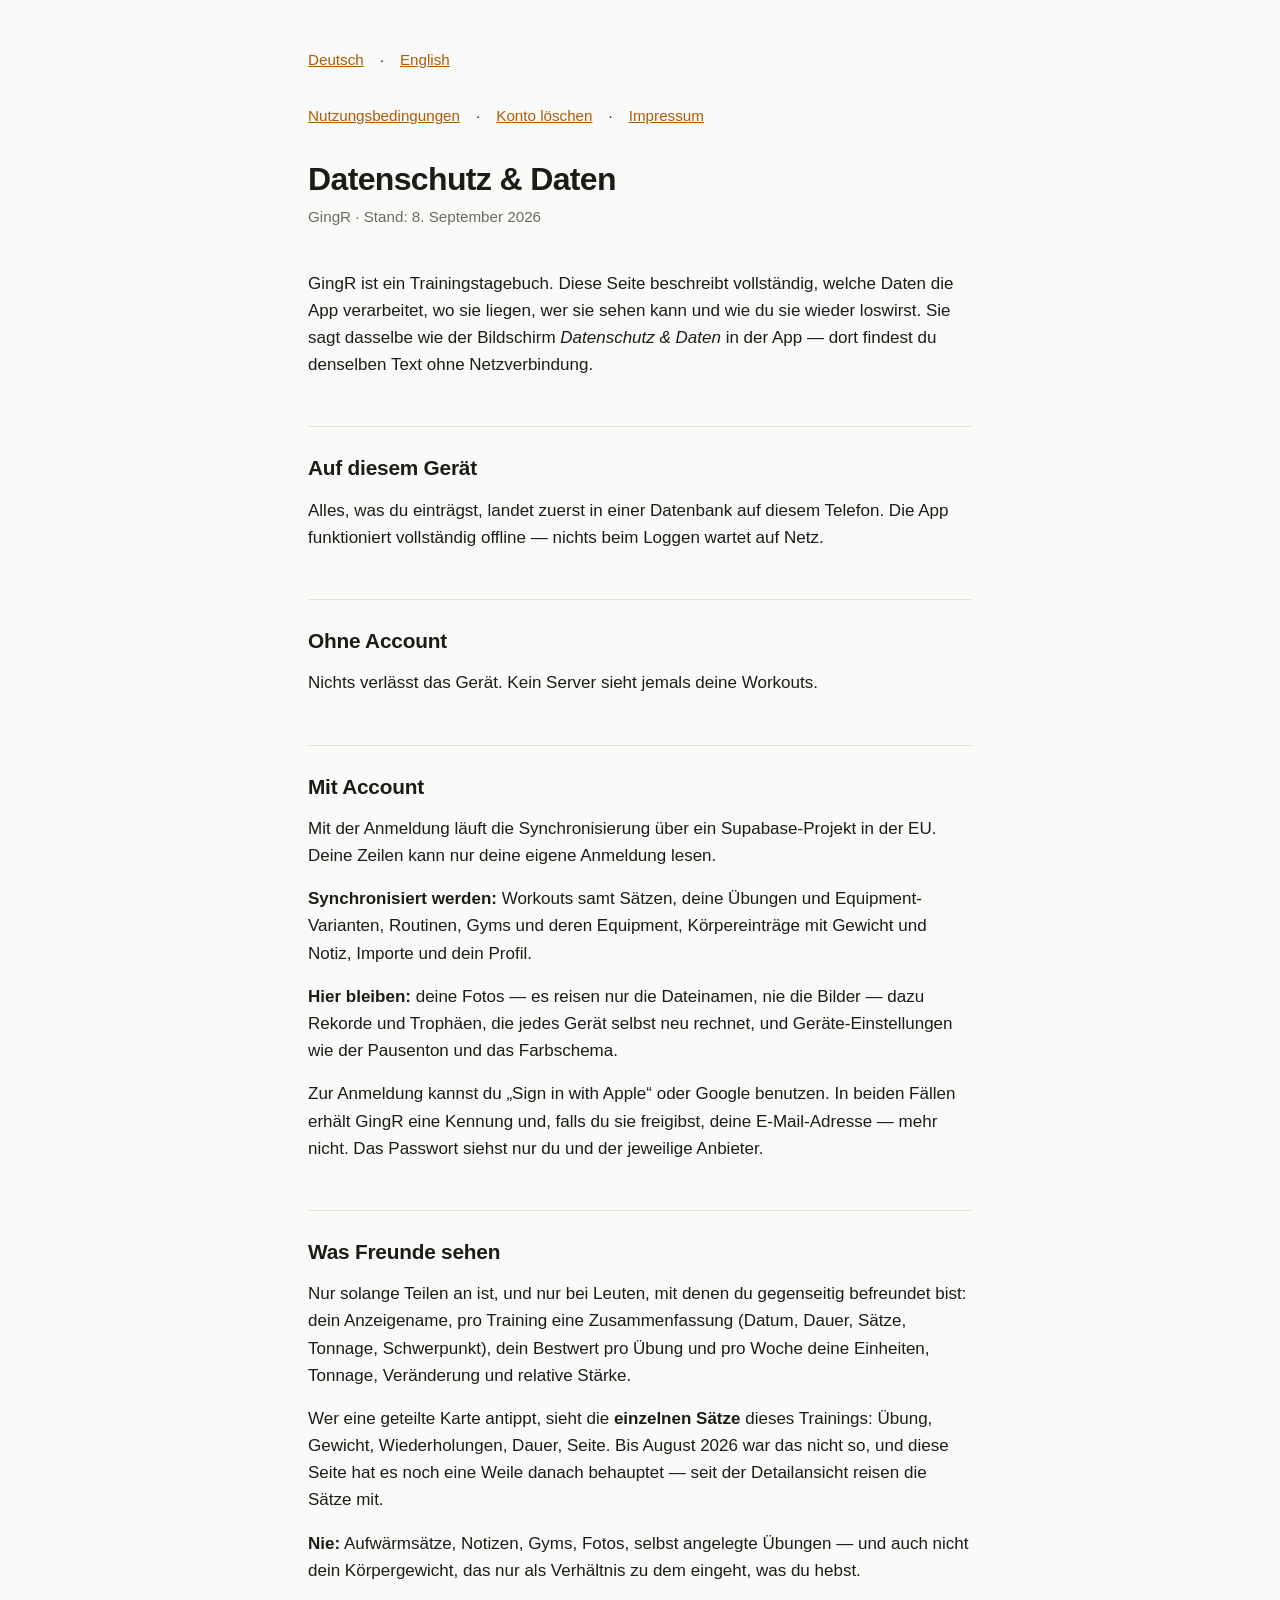
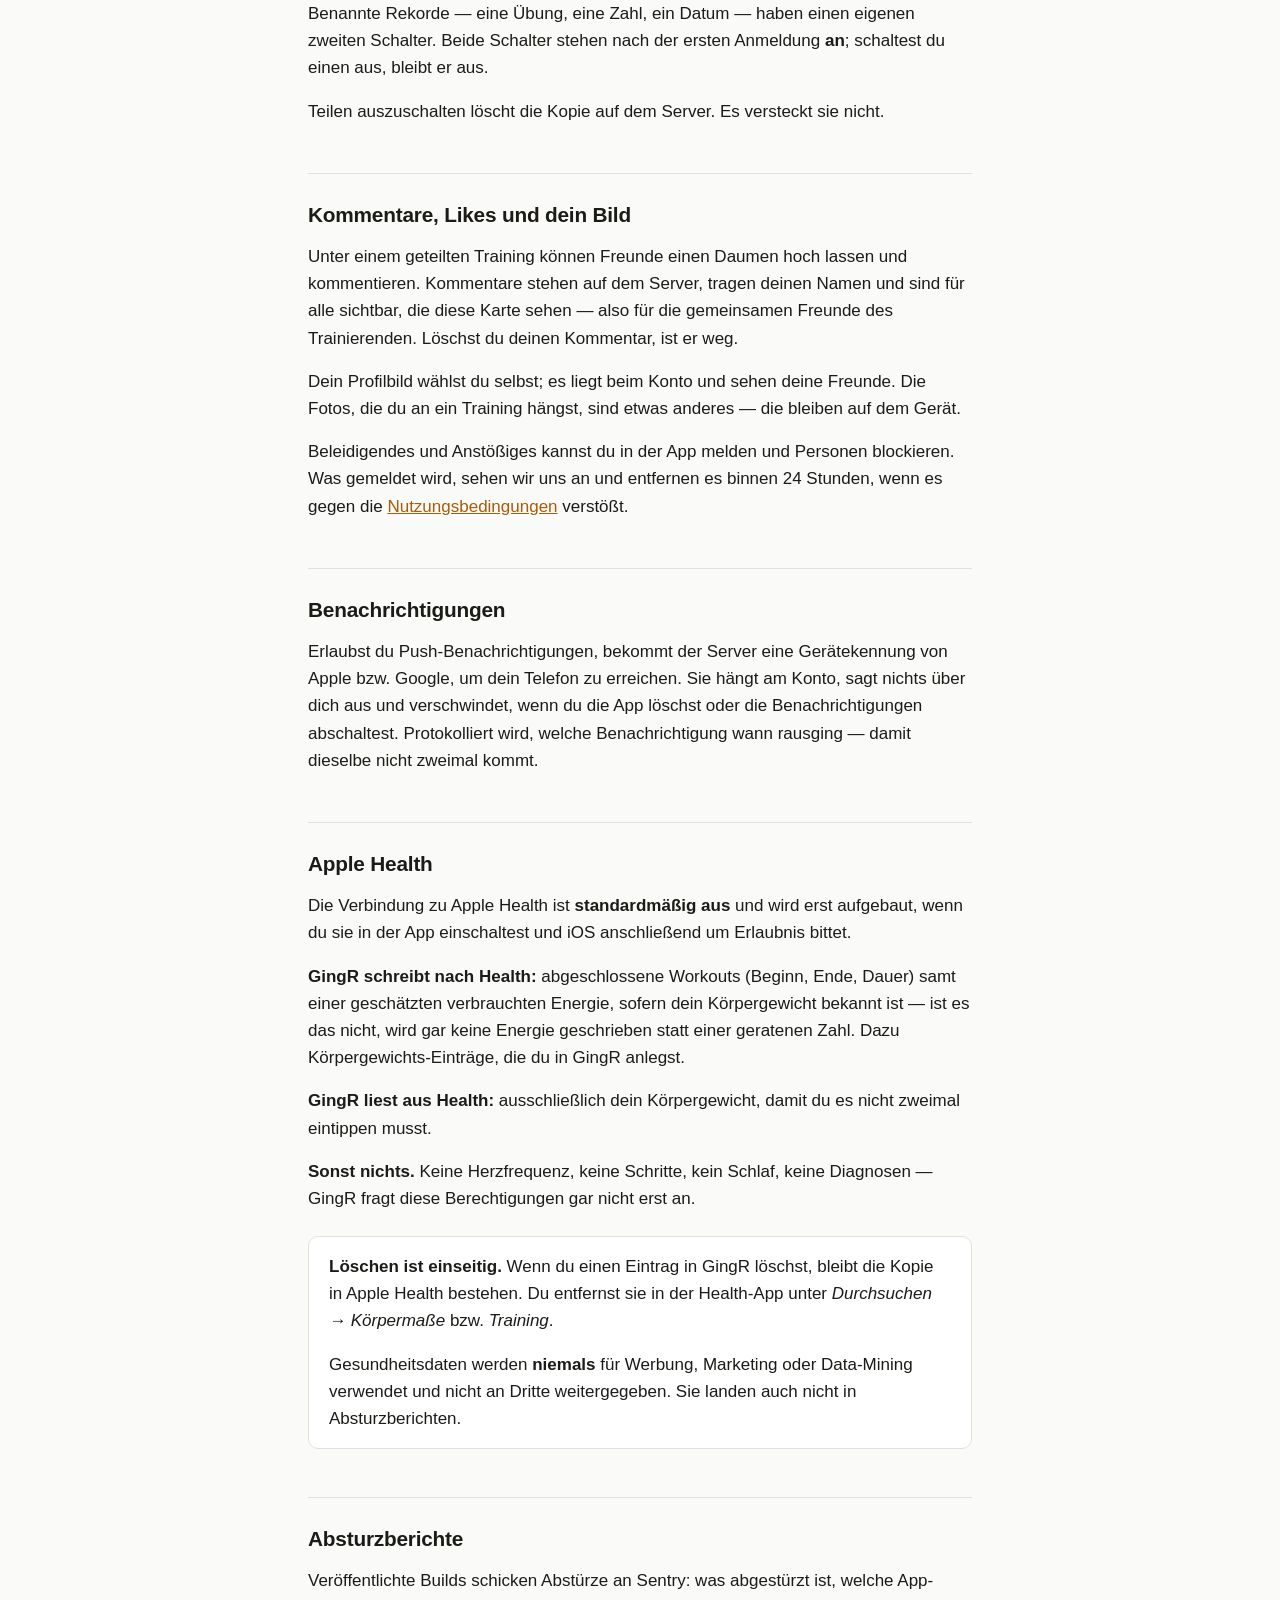
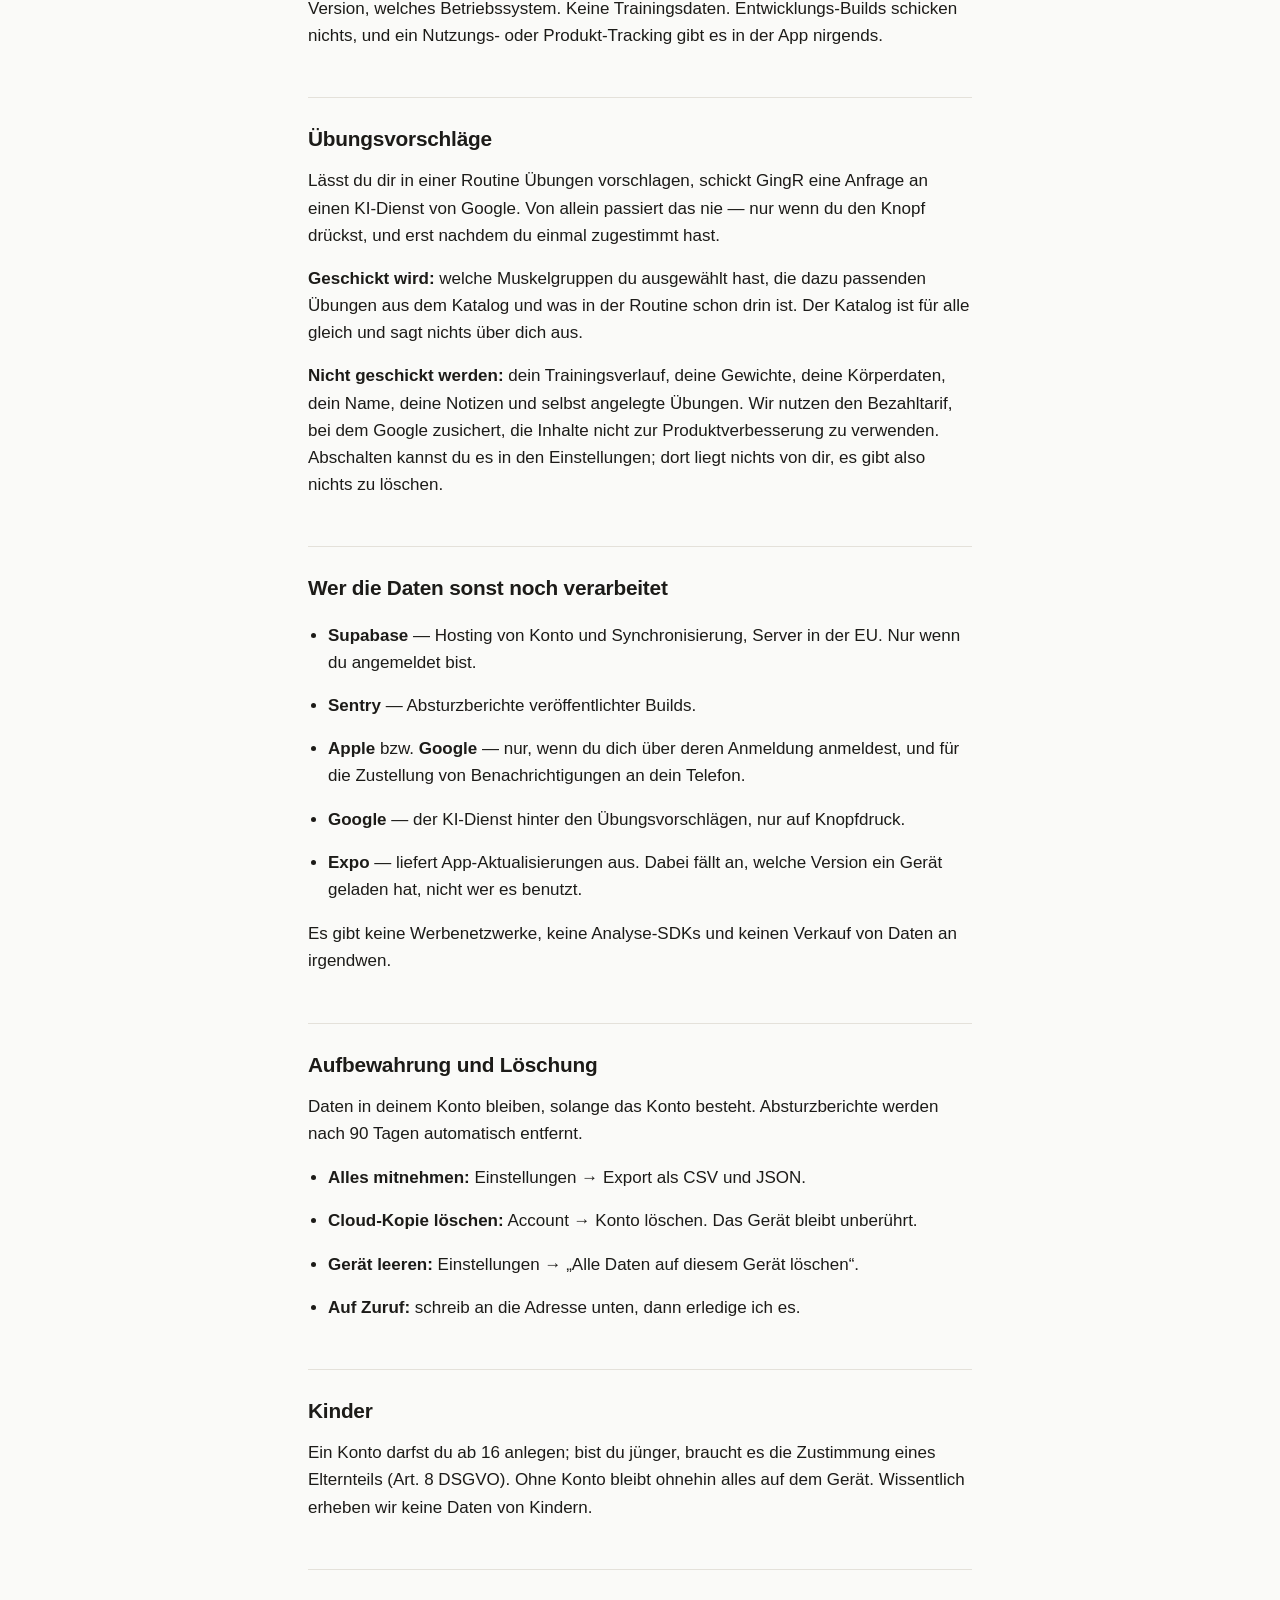
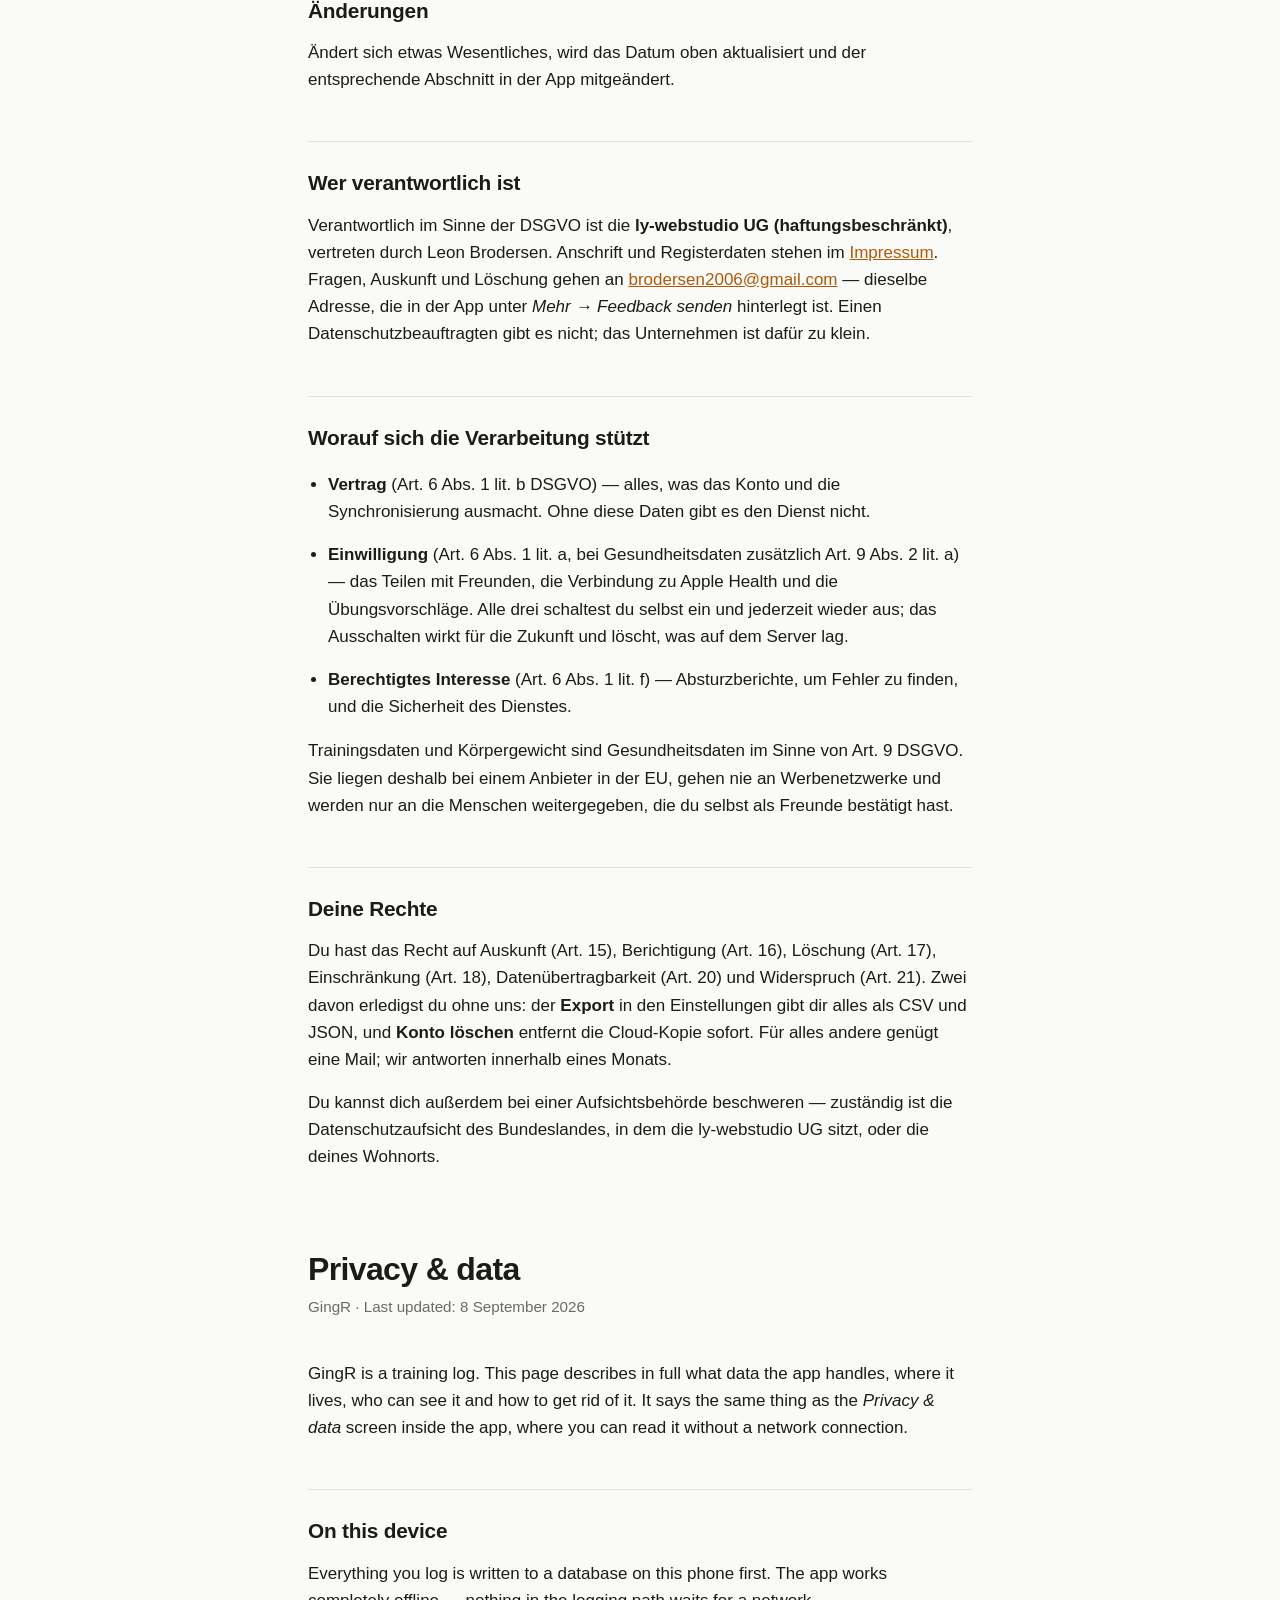
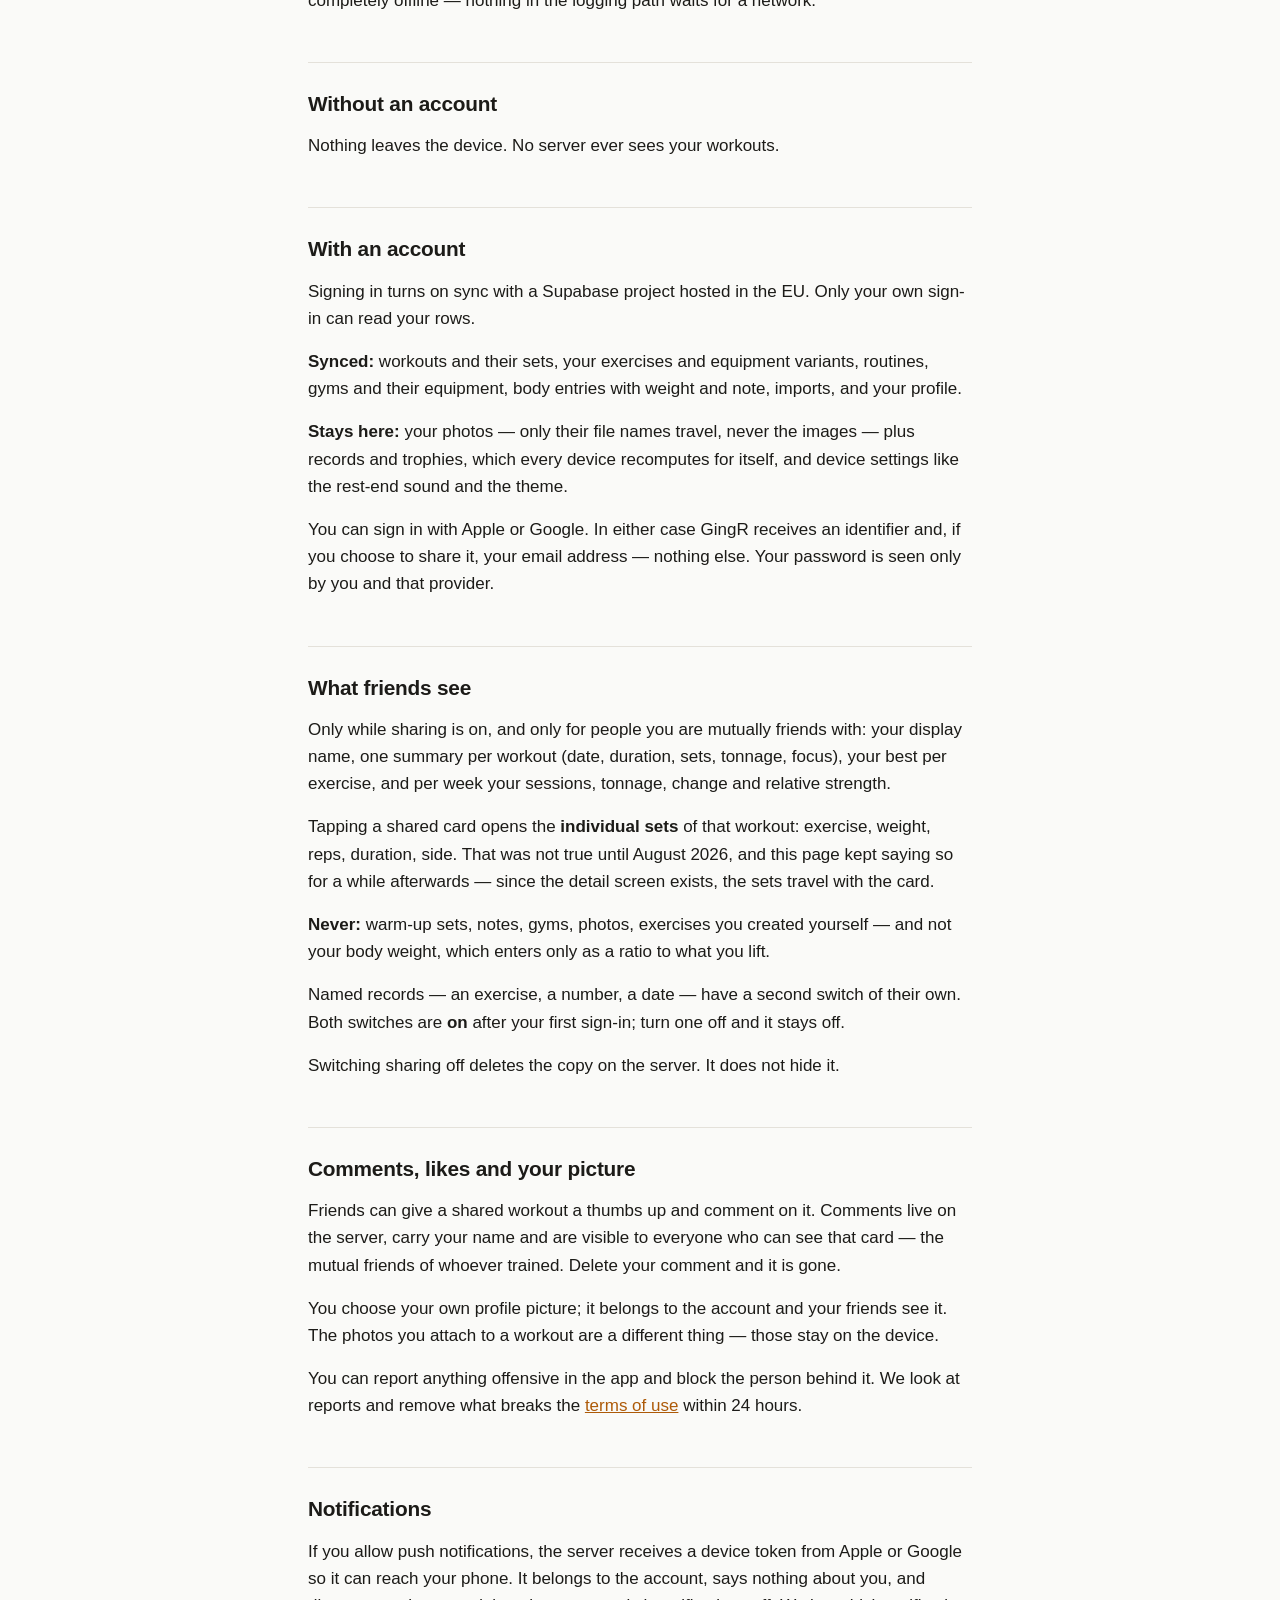
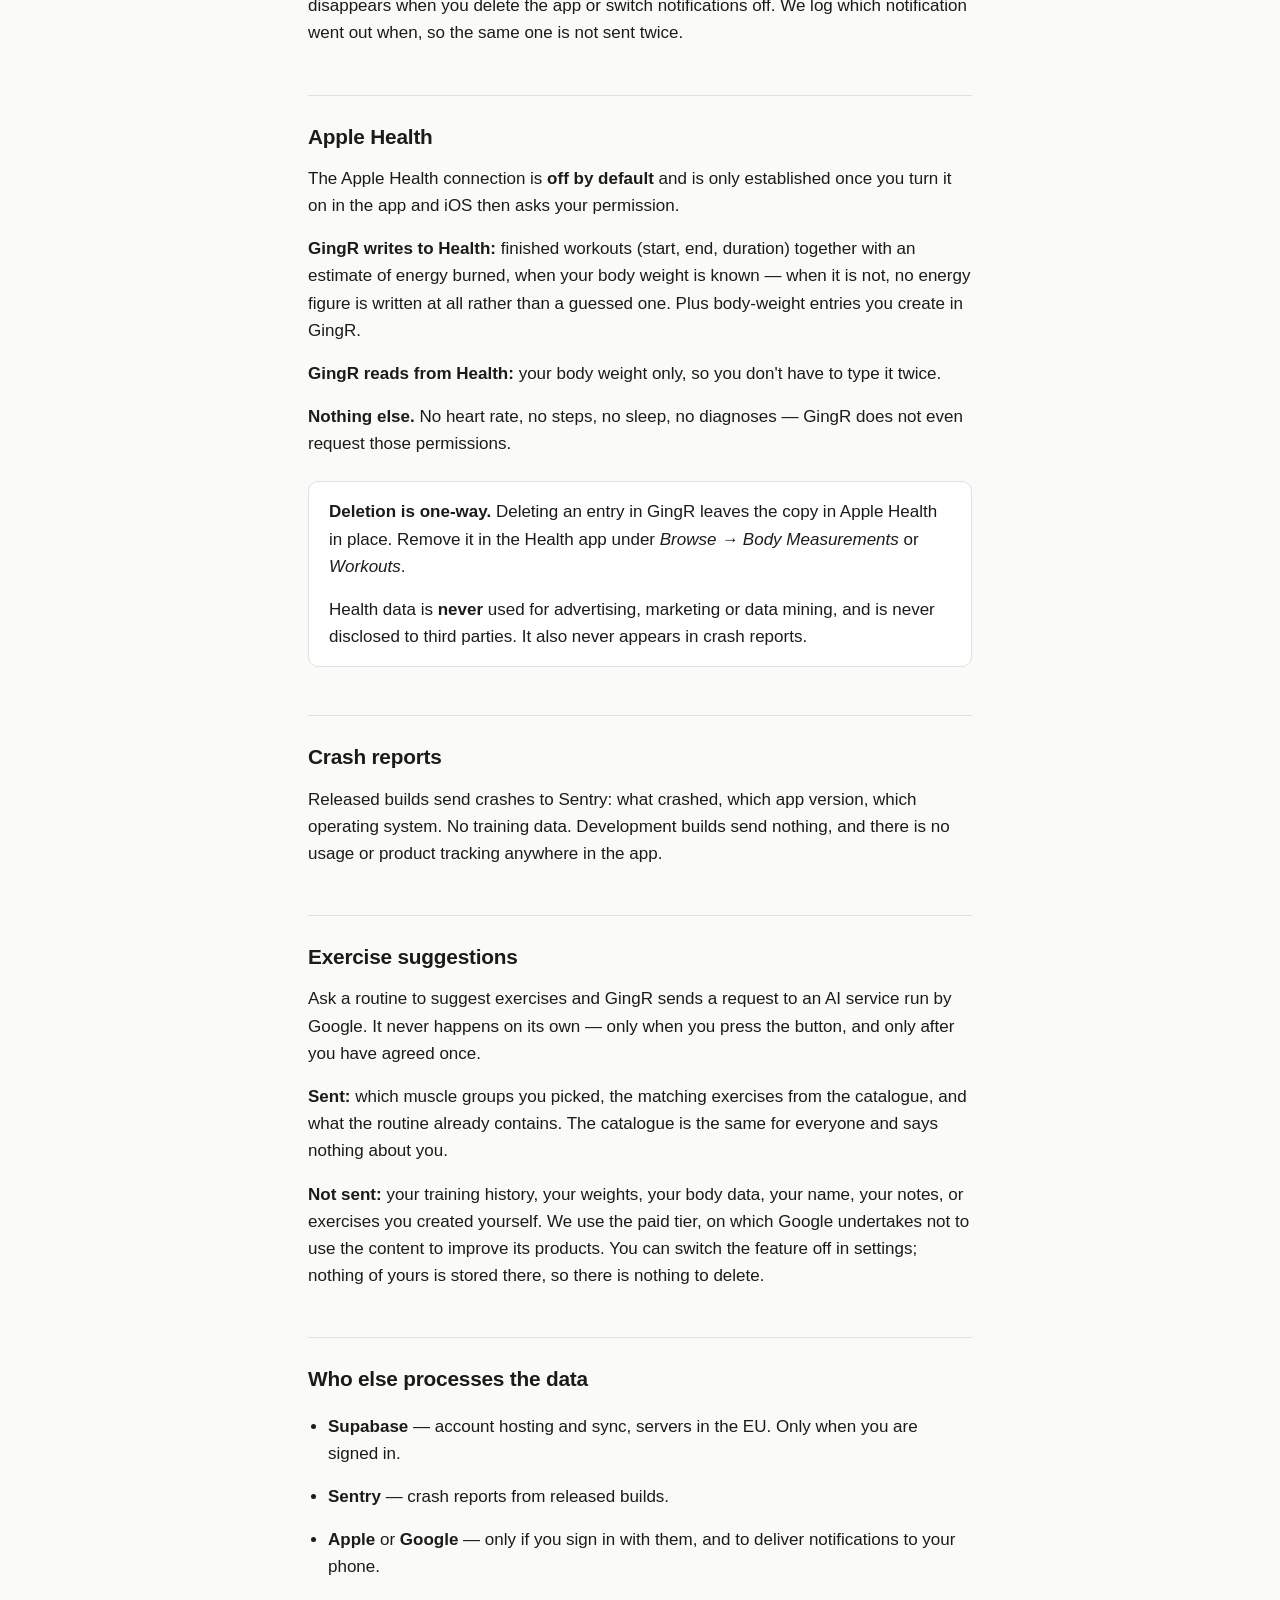
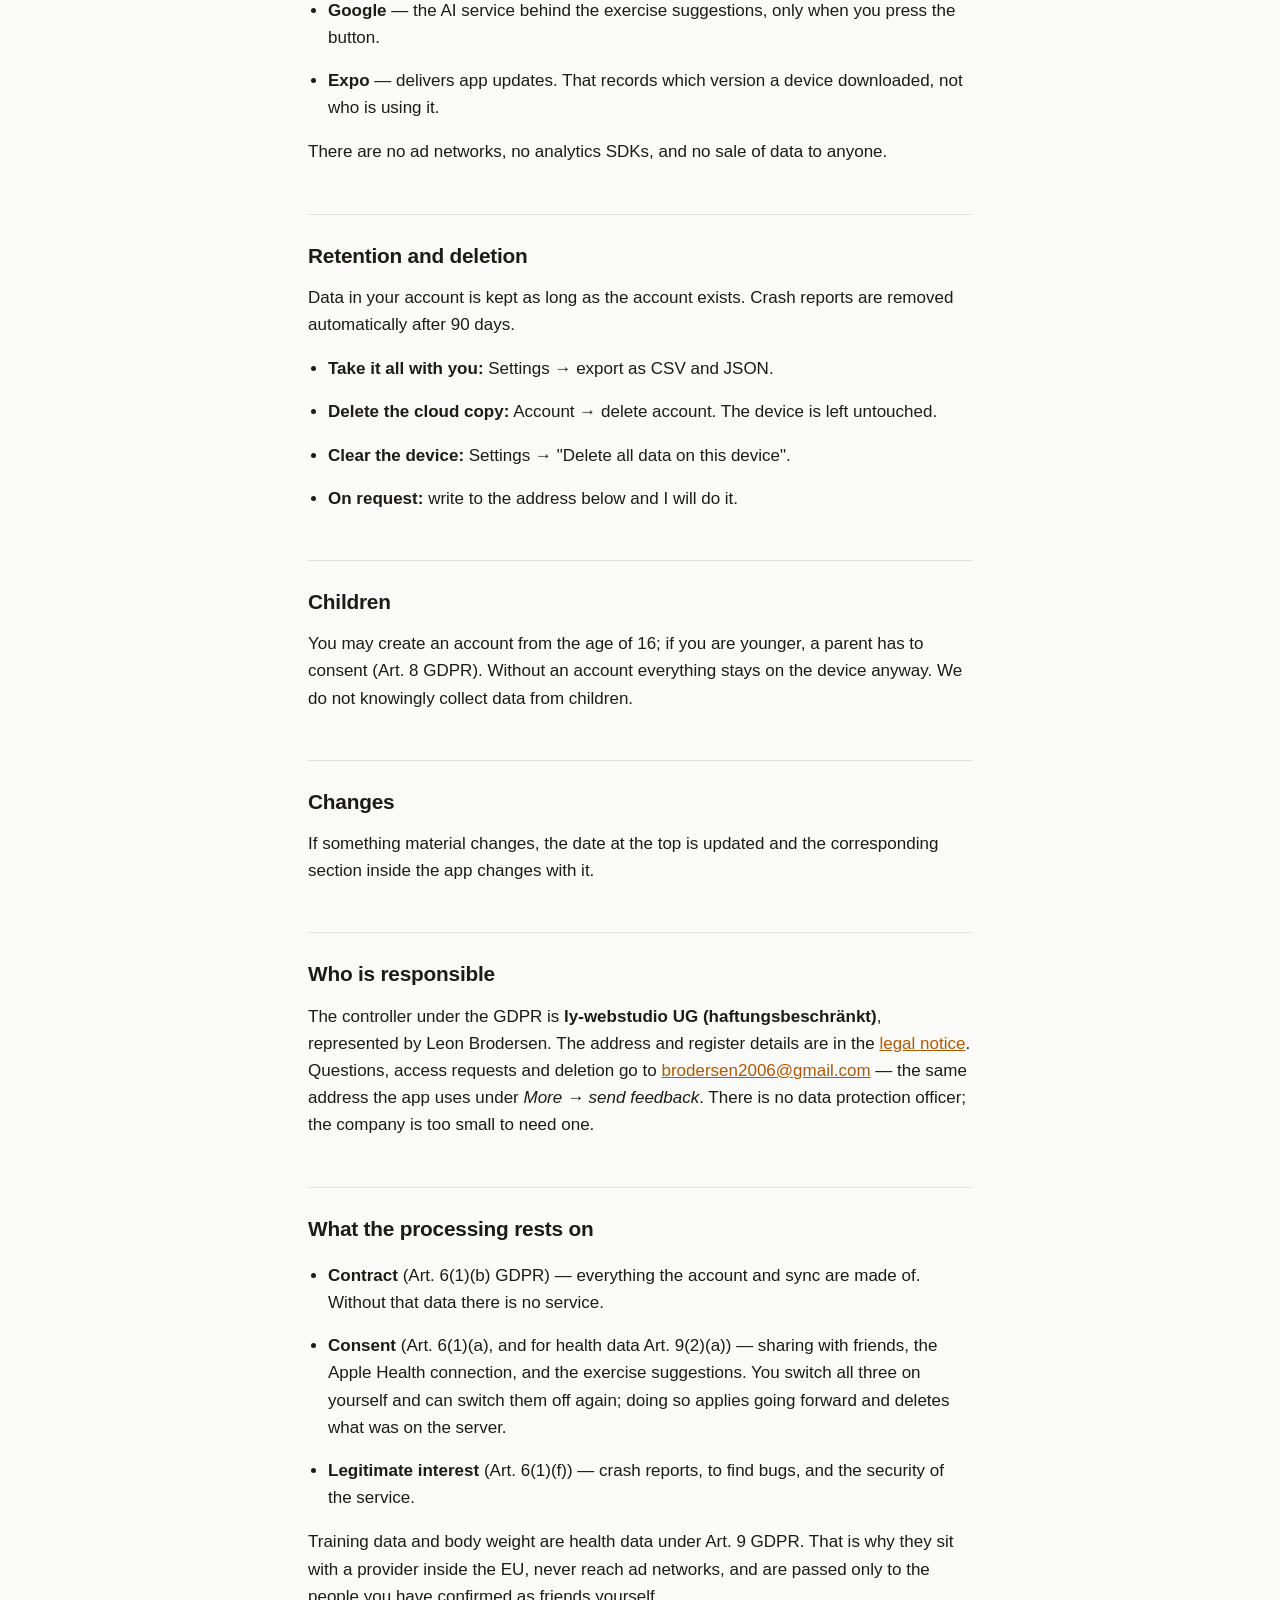
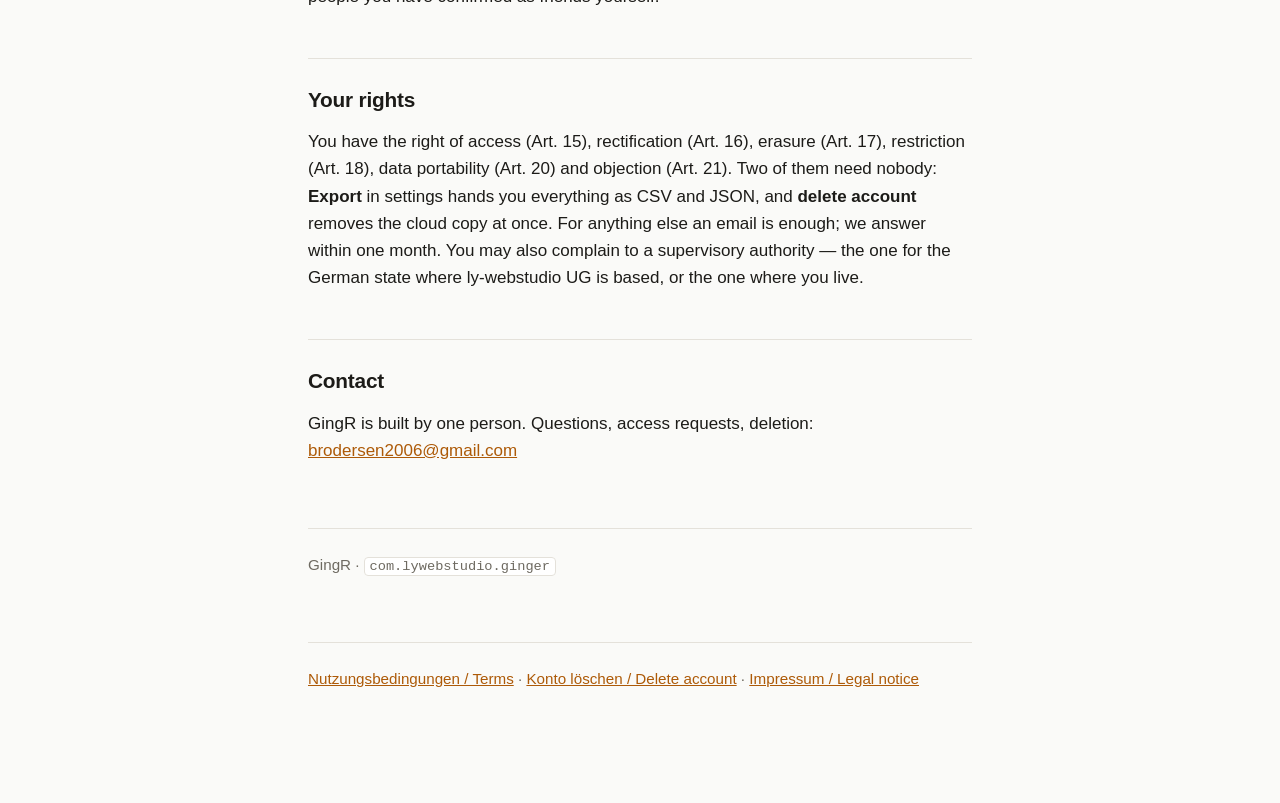
==== index.html @ 2e6e8c4e "Add the legal pages both stores require The privacy page was the only page here. A public store rele" ====
<!doctype html>
<html lang="de">
<head>
<meta charset="utf-8">
<meta name="viewport" content="width=device-width, initial-scale=1">
<title>GingR — Datenschutz / Privacy</title>
<link rel="stylesheet" href="style.css">
</head>
<body>
<main>

<div class="lang"><a href="#de">Deutsch</a> · <a href="#en">English</a></div>
<div class="nav">
  <a href="nutzungsbedingungen.html">Nutzungsbedingungen</a> ·
  <a href="konto-loeschen.html">Konto löschen</a> ·
  <a href="impressum.html">Impressum</a>
</div>

<h1 id="de">Datenschutz &amp; Daten</h1>
<p class="meta">GingR · Stand: 8. September 2026</p>

<p>GingR ist ein Trainingstagebuch. Diese Seite beschreibt vollständig, welche Daten
die App verarbeitet, wo sie liegen, wer sie sehen kann und wie du sie wieder
loswirst. Sie sagt dasselbe wie der Bildschirm <em>Datenschutz &amp; Daten</em> in der
App — dort findest du denselben Text ohne Netzverbindung.</p>

<h2>Auf diesem Gerät</h2>
<p>Alles, was du einträgst, landet zuerst in einer Datenbank auf diesem Telefon. Die
App funktioniert vollständig offline — nichts beim Loggen wartet auf Netz.</p>

<h2>Ohne Account</h2>
<p>Nichts verlässt das Gerät. Kein Server sieht jemals deine Workouts.</p>

<h2>Mit Account</h2>
<p>Mit der Anmeldung läuft die Synchronisierung über ein Supabase-Projekt in der EU.
Deine Zeilen kann nur deine eigene Anmeldung lesen.</p>
<p><strong>Synchronisiert werden:</strong> Workouts samt Sätzen, deine Übungen und
Equipment-Varianten, Routinen, Gyms und deren Equipment, Körpereinträge mit Gewicht
und Notiz, Importe und dein Profil.</p>
<p><strong>Hier bleiben:</strong> deine Fotos — es reisen nur die Dateinamen, nie die
Bilder — dazu Rekorde und Trophäen, die jedes Gerät selbst neu rechnet, und
Geräte-Einstellungen wie der Pausenton und das Farbschema.</p>
<p>Zur Anmeldung kannst du „Sign in with Apple“ oder Google benutzen. In beiden Fällen
erhält GingR eine Kennung und, falls du sie freigibst, deine E-Mail-Adresse — mehr
nicht. Das Passwort siehst nur du und der jeweilige Anbieter.</p>

<h2>Was Freunde sehen</h2>
<p>Nur solange Teilen an ist, und nur bei Leuten, mit denen du gegenseitig befreundet
bist: dein Anzeigename, pro Training eine Zusammenfassung (Datum, Dauer, Sätze,
Tonnage, Schwerpunkt), dein Bestwert pro Übung und pro Woche deine Einheiten,
Tonnage, Veränderung und relative Stärke.</p>
<p>Wer eine geteilte Karte antippt, sieht die <strong>einzelnen Sätze</strong> dieses
Trainings: Übung, Gewicht, Wiederholungen, Dauer, Seite. Bis August 2026 war das nicht so,
und diese Seite hat es noch eine Weile danach behauptet — seit der Detailansicht reisen
die Sätze mit.</p>
<p><strong>Nie:</strong> Aufwärmsätze, Notizen, Gyms, Fotos, selbst angelegte Übungen — und
auch nicht dein Körpergewicht, das nur als Verhältnis zu dem eingeht, was du hebst.</p>
<p>Benannte Rekorde — eine Übung, eine Zahl, ein Datum — haben einen eigenen zweiten
Schalter. Beide Schalter stehen nach der ersten Anmeldung <strong>an</strong>; schaltest du
einen aus, bleibt er aus.</p>
<p>Teilen auszuschalten löscht die Kopie auf dem Server. Es versteckt sie nicht.</p>

<h2>Kommentare, Likes und dein Bild</h2>
<p>Unter einem geteilten Training können Freunde einen Daumen hoch lassen und
kommentieren. Kommentare stehen auf dem Server, tragen deinen Namen und sind für alle
sichtbar, die diese Karte sehen — also für die gemeinsamen Freunde des Trainierenden.
Löschst du deinen Kommentar, ist er weg.</p>
<p>Dein Profilbild wählst du selbst; es liegt beim Konto und sehen deine Freunde. Die
Fotos, die du an ein Training hängst, sind etwas anderes — die bleiben auf dem Gerät.</p>
<p>Beleidigendes und Anstößiges kannst du in der App melden und Personen blockieren. Was
gemeldet wird, sehen wir uns an und entfernen es binnen 24 Stunden, wenn es gegen die
<a href="nutzungsbedingungen.html">Nutzungsbedingungen</a> verstößt.</p>

<h2>Benachrichtigungen</h2>
<p>Erlaubst du Push-Benachrichtigungen, bekommt der Server eine Gerätekennung von Apple
bzw. Google, um dein Telefon zu erreichen. Sie hängt am Konto, sagt nichts über dich aus
und verschwindet, wenn du die App löschst oder die Benachrichtigungen abschaltest.
Protokolliert wird, welche Benachrichtigung wann rausging — damit dieselbe nicht zweimal
kommt.</p>

<h2>Apple Health</h2>
<p>Die Verbindung zu Apple Health ist <strong>standardmäßig aus</strong> und wird erst
aufgebaut, wenn du sie in der App einschaltest und iOS anschließend um Erlaubnis
bittet.</p>
<p><strong>GingR schreibt nach Health:</strong> abgeschlossene Workouts (Beginn, Ende,
Dauer) samt einer geschätzten verbrauchten Energie, sofern dein Körpergewicht bekannt
ist — ist es das nicht, wird gar keine Energie geschrieben statt einer geratenen Zahl.
Dazu Körpergewichts-Einträge, die du in GingR anlegst.</p>
<p><strong>GingR liest aus Health:</strong> ausschließlich dein Körpergewicht, damit du
es nicht zweimal eintippen musst.</p>
<p><strong>Sonst nichts.</strong> Keine Herzfrequenz, keine Schritte, kein Schlaf, keine
Diagnosen — GingR fragt diese Berechtigungen gar nicht erst an.</p>
<div class="note">
  <p><strong>Löschen ist einseitig.</strong> Wenn du einen Eintrag in GingR löschst,
  bleibt die Kopie in Apple Health bestehen. Du entfernst sie in der Health-App unter
  <em>Durchsuchen → Körpermaße</em> bzw. <em>Training</em>.</p>
  <p>Gesundheitsdaten werden <strong>niemals</strong> für Werbung, Marketing oder
  Data-Mining verwendet und nicht an Dritte weitergegeben. Sie landen auch nicht in
  Absturzberichten.</p>
</div>

<h2>Absturzberichte</h2>
<p>Veröffentlichte Builds schicken Abstürze an Sentry: was abgestürzt ist, welche
App-Version, welches Betriebssystem. Keine Trainingsdaten. Entwicklungs-Builds
schicken nichts, und ein Nutzungs- oder Produkt-Tracking gibt es in der App nirgends.</p>

<h2>Übungsvorschläge</h2>
<p>Lässt du dir in einer Routine Übungen vorschlagen, schickt GingR eine Anfrage an einen
KI-Dienst von Google. Von allein passiert das nie — nur wenn du den Knopf drückst, und erst
nachdem du einmal zugestimmt hast.</p>
<p><strong>Geschickt wird:</strong> welche Muskelgruppen du ausgewählt hast, die dazu
passenden Übungen aus dem Katalog und was in der Routine schon drin ist. Der Katalog ist
für alle gleich und sagt nichts über dich aus.</p>
<p><strong>Nicht geschickt werden:</strong> dein Trainingsverlauf, deine Gewichte, deine
Körperdaten, dein Name, deine Notizen und selbst angelegte Übungen. Wir nutzen den
Bezahltarif, bei dem Google zusichert, die Inhalte nicht zur Produktverbesserung zu
verwenden. Abschalten kannst du es in den Einstellungen; dort liegt nichts von dir, es gibt
also nichts zu löschen.</p>

<h2>Wer die Daten sonst noch verarbeitet</h2>
<ul>
  <li><strong>Supabase</strong> — Hosting von Konto und Synchronisierung, Server in der EU.
    Nur wenn du angemeldet bist.</li>
  <li><strong>Sentry</strong> — Absturzberichte veröffentlichter Builds.</li>
  <li><strong>Apple</strong> bzw. <strong>Google</strong> — nur, wenn du dich über deren
    Anmeldung anmeldest, und für die Zustellung von Benachrichtigungen an dein Telefon.</li>
  <li><strong>Google</strong> — der KI-Dienst hinter den Übungsvorschlägen, nur auf
    Knopfdruck.</li>
  <li><strong>Expo</strong> — liefert App-Aktualisierungen aus. Dabei fällt an, welche
    Version ein Gerät geladen hat, nicht wer es benutzt.</li>
</ul>
<p>Es gibt keine Werbenetzwerke, keine Analyse-SDKs und keinen Verkauf von Daten an
irgendwen.</p>

<h2>Aufbewahrung und Löschung</h2>
<p>Daten in deinem Konto bleiben, solange das Konto besteht. Absturzberichte werden nach
90 Tagen automatisch entfernt.</p>
<ul>
  <li><strong>Alles mitnehmen:</strong> Einstellungen → Export als CSV und JSON.</li>
  <li><strong>Cloud-Kopie löschen:</strong> Account → Konto löschen. Das Gerät bleibt
    unberührt.</li>
  <li><strong>Gerät leeren:</strong> Einstellungen → „Alle Daten auf diesem Gerät
    löschen“.</li>
  <li><strong>Auf Zuruf:</strong> schreib an die Adresse unten, dann erledige ich es.</li>
</ul>

<h2>Kinder</h2>
<p>Ein Konto darfst du ab 16 anlegen; bist du jünger, braucht es die Zustimmung eines
Elternteils (Art. 8 DSGVO). Ohne Konto bleibt ohnehin alles auf dem Gerät. Wissentlich
erheben wir keine Daten von Kindern.</p>

<h2>Änderungen</h2>
<p>Ändert sich etwas Wesentliches, wird das Datum oben aktualisiert und der
entsprechende Abschnitt in der App mitgeändert.</p>

<h2>Wer verantwortlich ist</h2>
<p>Verantwortlich im Sinne der DSGVO ist die <strong>ly-webstudio UG
(haftungsbeschränkt)</strong>, vertreten durch Leon Brodersen. Anschrift und Registerdaten
stehen im <a href="impressum.html">Impressum</a>. Fragen, Auskunft und Löschung gehen an
<a href="mailto:brodersen2006@gmail.com">brodersen2006@gmail.com</a> — dieselbe Adresse,
die in der App unter <em>Mehr → Feedback senden</em> hinterlegt ist. Einen
Datenschutzbeauftragten gibt es nicht; das Unternehmen ist dafür zu klein.</p>

<h2>Worauf sich die Verarbeitung stützt</h2>
<ul>
  <li><strong>Vertrag</strong> (Art. 6 Abs. 1 lit. b DSGVO) — alles, was das Konto und die
    Synchronisierung ausmacht. Ohne diese Daten gibt es den Dienst nicht.</li>
  <li><strong>Einwilligung</strong> (Art. 6 Abs. 1 lit. a, bei Gesundheitsdaten zusätzlich
    Art. 9 Abs. 2 lit. a) — das Teilen mit Freunden, die Verbindung zu Apple Health und die
    Übungsvorschläge. Alle drei schaltest du selbst ein und jederzeit wieder aus; das
    Ausschalten wirkt für die Zukunft und löscht, was auf dem Server lag.</li>
  <li><strong>Berechtigtes Interesse</strong> (Art. 6 Abs. 1 lit. f) — Absturzberichte, um
    Fehler zu finden, und die Sicherheit des Dienstes.</li>
</ul>
<p>Trainingsdaten und Körpergewicht sind Gesundheitsdaten im Sinne von Art. 9 DSGVO. Sie
liegen deshalb bei einem Anbieter in der EU, gehen nie an Werbenetzwerke und werden nur an
die Menschen weitergegeben, die du selbst als Freunde bestätigt hast.</p>

<h2>Deine Rechte</h2>
<p>Du hast das Recht auf Auskunft (Art. 15), Berichtigung (Art. 16), Löschung (Art. 17),
Einschränkung (Art. 18), Datenübertragbarkeit (Art. 20) und Widerspruch (Art. 21). Zwei
davon erledigst du ohne uns: der <strong>Export</strong> in den Einstellungen gibt dir alles
als CSV und JSON, und <strong>Konto löschen</strong> entfernt die Cloud-Kopie sofort. Für
alles andere genügt eine Mail; wir antworten innerhalb eines Monats.</p>
<p>Du kannst dich außerdem bei einer Aufsichtsbehörde beschweren — zuständig ist die
Datenschutzaufsicht des Bundeslandes, in dem die ly-webstudio UG sitzt, oder die deines
Wohnorts.</p>


<h1 id="en" style="margin-top:5rem">Privacy &amp; data</h1>
<p class="meta">GingR · Last updated: 8 September 2026</p>

<p>GingR is a training log. This page describes in full what data the app handles,
where it lives, who can see it and how to get rid of it. It says the same thing as the
<em>Privacy &amp; data</em> screen inside the app, where you can read it without a
network connection.</p>

<h2>On this device</h2>
<p>Everything you log is written to a database on this phone first. The app works
completely offline — nothing in the logging path waits for a network.</p>

<h2>Without an account</h2>
<p>Nothing leaves the device. No server ever sees your workouts.</p>

<h2>With an account</h2>
<p>Signing in turns on sync with a Supabase project hosted in the EU. Only your own
sign-in can read your rows.</p>
<p><strong>Synced:</strong> workouts and their sets, your exercises and equipment
variants, routines, gyms and their equipment, body entries with weight and note,
imports, and your profile.</p>
<p><strong>Stays here:</strong> your photos — only their file names travel, never the
images — plus records and trophies, which every device recomputes for itself, and
device settings like the rest-end sound and the theme.</p>
<p>You can sign in with Apple or Google. In either case GingR receives an identifier
and, if you choose to share it, your email address — nothing else. Your password is
seen only by you and that provider.</p>

<h2>What friends see</h2>
<p>Only while sharing is on, and only for people you are mutually friends with: your
display name, one summary per workout (date, duration, sets, tonnage, focus), your
best per exercise, and per week your sessions, tonnage, change and relative strength.</p>
<p>Tapping a shared card opens the <strong>individual sets</strong> of that workout:
exercise, weight, reps, duration, side. That was not true until August 2026, and this page
kept saying so for a while afterwards — since the detail screen exists, the sets travel
with the card.</p>
<p><strong>Never:</strong> warm-up sets, notes, gyms, photos, exercises you created
yourself — and not your body weight, which enters only as a ratio to what you lift.</p>
<p>Named records — an exercise, a number, a date — have a second switch of their own. Both
switches are <strong>on</strong> after your first sign-in; turn one off and it stays off.</p>
<p>Switching sharing off deletes the copy on the server. It does not hide it.</p>

<h2>Comments, likes and your picture</h2>
<p>Friends can give a shared workout a thumbs up and comment on it. Comments live on the
server, carry your name and are visible to everyone who can see that card — the mutual
friends of whoever trained. Delete your comment and it is gone.</p>
<p>You choose your own profile picture; it belongs to the account and your friends see it.
The photos you attach to a workout are a different thing — those stay on the device.</p>
<p>You can report anything offensive in the app and block the person behind it. We look at
reports and remove what breaks the <a href="nutzungsbedingungen.html">terms of use</a>
within 24 hours.</p>

<h2>Notifications</h2>
<p>If you allow push notifications, the server receives a device token from Apple or
Google so it can reach your phone. It belongs to the account, says nothing about you, and
disappears when you delete the app or switch notifications off. We log which notification
went out when, so the same one is not sent twice.</p>

<h2>Apple Health</h2>
<p>The Apple Health connection is <strong>off by default</strong> and is only
established once you turn it on in the app and iOS then asks your permission.</p>
<p><strong>GingR writes to Health:</strong> finished workouts (start, end, duration)
together with an estimate of energy burned, when your body weight is known — when it is
not, no energy figure is written at all rather than a guessed one. Plus body-weight
entries you create in GingR.</p>
<p><strong>GingR reads from Health:</strong> your body weight only, so you don't have
to type it twice.</p>
<p><strong>Nothing else.</strong> No heart rate, no steps, no sleep, no diagnoses —
GingR does not even request those permissions.</p>
<div class="note">
  <p><strong>Deletion is one-way.</strong> Deleting an entry in GingR leaves the copy in
  Apple Health in place. Remove it in the Health app under <em>Browse → Body
  Measurements</em> or <em>Workouts</em>.</p>
  <p>Health data is <strong>never</strong> used for advertising, marketing or data
  mining, and is never disclosed to third parties. It also never appears in crash
  reports.</p>
</div>

<h2>Crash reports</h2>
<p>Released builds send crashes to Sentry: what crashed, which app version, which
operating system. No training data. Development builds send nothing, and there is no
usage or product tracking anywhere in the app.</p>

<h2>Exercise suggestions</h2>
<p>Ask a routine to suggest exercises and GingR sends a request to an AI service run by
Google. It never happens on its own — only when you press the button, and only after you
have agreed once.</p>
<p><strong>Sent:</strong> which muscle groups you picked, the matching exercises from the
catalogue, and what the routine already contains. The catalogue is the same for everyone
and says nothing about you.</p>
<p><strong>Not sent:</strong> your training history, your weights, your body data, your
name, your notes, or exercises you created yourself. We use the paid tier, on which Google
undertakes not to use the content to improve its products. You can switch the feature off
in settings; nothing of yours is stored there, so there is nothing to delete.</p>

<h2>Who else processes the data</h2>
<ul>
  <li><strong>Supabase</strong> — account hosting and sync, servers in the EU. Only when
    you are signed in.</li>
  <li><strong>Sentry</strong> — crash reports from released builds.</li>
  <li><strong>Apple</strong> or <strong>Google</strong> — only if you sign in with them, and
    to deliver notifications to your phone.</li>
  <li><strong>Google</strong> — the AI service behind the exercise suggestions, only when
    you press the button.</li>
  <li><strong>Expo</strong> — delivers app updates. That records which version a device
    downloaded, not who is using it.</li>
</ul>
<p>There are no ad networks, no analytics SDKs, and no sale of data to anyone.</p>

<h2>Retention and deletion</h2>
<p>Data in your account is kept as long as the account exists. Crash reports are removed
automatically after 90 days.</p>
<ul>
  <li><strong>Take it all with you:</strong> Settings → export as CSV and JSON.</li>
  <li><strong>Delete the cloud copy:</strong> Account → delete account. The device is
    left untouched.</li>
  <li><strong>Clear the device:</strong> Settings → "Delete all data on this device".</li>
  <li><strong>On request:</strong> write to the address below and I will do it.</li>
</ul>

<h2>Children</h2>
<p>You may create an account from the age of 16; if you are younger, a parent has to
consent (Art. 8 GDPR). Without an account everything stays on the device anyway. We do not
knowingly collect data from children.</p>

<h2>Changes</h2>
<p>If something material changes, the date at the top is updated and the corresponding
section inside the app changes with it.</p>

<h2>Who is responsible</h2>
<p>The controller under the GDPR is <strong>ly-webstudio UG (haftungsbeschränkt)</strong>,
represented by Leon Brodersen. The address and register details are in the
<a href="impressum.html">legal notice</a>. Questions, access requests and deletion go to
<a href="mailto:brodersen2006@gmail.com">brodersen2006@gmail.com</a> — the same address the
app uses under <em>More → send feedback</em>. There is no data protection officer; the
company is too small to need one.</p>

<h2>What the processing rests on</h2>
<ul>
  <li><strong>Contract</strong> (Art. 6(1)(b) GDPR) — everything the account and sync are
    made of. Without that data there is no service.</li>
  <li><strong>Consent</strong> (Art. 6(1)(a), and for health data Art. 9(2)(a)) — sharing
    with friends, the Apple Health connection, and the exercise suggestions. You switch all
    three on yourself and can switch them off again; doing so applies going forward and
    deletes what was on the server.</li>
  <li><strong>Legitimate interest</strong> (Art. 6(1)(f)) — crash reports, to find bugs,
    and the security of the service.</li>
</ul>
<p>Training data and body weight are health data under Art. 9 GDPR. That is why they sit
with a provider inside the EU, never reach ad networks, and are passed only to the people
you have confirmed as friends yourself.</p>

<h2>Your rights</h2>
<p>You have the right of access (Art. 15), rectification (Art. 16), erasure (Art. 17),
restriction (Art. 18), data portability (Art. 20) and objection (Art. 21). Two of them need
nobody: <strong>Export</strong> in settings hands you everything as CSV and JSON, and
<strong>delete account</strong> removes the cloud copy at once. For anything else an email
is enough; we answer within one month. You may also complain to a supervisory authority —
the one for the German state where ly-webstudio UG is based, or the one where you live.</p>

<h2>Contact</h2>
<p>GingR is built by one person. Questions, access requests, deletion:
<a href="mailto:brodersen2006@gmail.com">brodersen2006@gmail.com</a></p>

<footer>
  GingR · <code>com.lywebstudio.ginger</code>
</footer>

<footer>
  <p><a href="nutzungsbedingungen.html">Nutzungsbedingungen / Terms</a> · <a href="konto-loeschen.html">Konto löschen / Delete account</a> · <a href="impressum.html">Impressum / Legal notice</a></p>
</footer>

</main>
</body>
</html>
---- style.css ----
:root {
  --bg: #FAFAF8;
  --surface: #FFFFFF;
  --ink: #1C1B18;
  --muted: #6E6A61;
  --rule: #E4E1DA;
  --accent: #AD5A08;
  --warn: #8A3A12;
  --warn-bg: #FBF0E6;
}
@media (prefers-color-scheme: dark) {
  :root {
    --bg: #131311;
    --surface: #1D1C19;
    --ink: #F2F0EB;
    --muted: #A29D92;
    --rule: #33302A;
    --accent: #F0942E;
    --warn: #F0A860;
    --warn-bg: #2A2018;
  }
}
* { box-sizing: border-box; }
body {
  margin: 0;
  background: var(--bg);
  color: var(--ink);
  font: 17px/1.6 -apple-system, BlinkMacSystemFont, "Segoe UI", Roboto, sans-serif;
  -webkit-text-size-adjust: 100%;
}
main { max-width: 44rem; margin: 0 auto; padding: 3rem 1.25rem 6rem; }
h1 { font-size: 2rem; line-height: 1.15; letter-spacing: -.02em; margin: 0 0 .5rem; }
h2 {
  font-size: 1.3rem; letter-spacing: -.01em; margin: 3rem 0 .75rem;
  padding-top: 1.5rem; border-top: 1px solid var(--rule);
}
h3 { font-size: 1.05rem; margin: 2rem 0 .5rem; }
p, li { margin: 0 0 1rem; }
ul { padding-left: 1.25rem; }
a { color: var(--accent); }
.meta { color: var(--muted); font-size: .95rem; margin-bottom: 2.5rem; }
.lang { display: flex; gap: 1rem; font-size: .95rem; margin-bottom: 2rem; }
.nav { display: flex; flex-wrap: wrap; gap: 1rem; font-size: .95rem; margin-bottom: 2rem; }
.note {
  background: var(--surface); border: 1px solid var(--rule);
  border-radius: 10px; padding: 1rem 1.25rem; margin: 1.5rem 0;
}
.note p:last-child { margin-bottom: 0; }
.todo {
  background: var(--warn-bg); border: 1px solid var(--warn); color: var(--warn);
  border-radius: 10px; padding: 1rem 1.25rem; margin: 1.5rem 0; font-size: .95rem;
}
.todo p:last-child { margin-bottom: 0; }
.addr { font-style: normal; }
footer { margin-top: 4rem; padding-top: 1.5rem; border-top: 1px solid var(--rule); color: var(--muted); font-size: .95rem; }
code { background: var(--surface); border: 1px solid var(--rule); border-radius: 4px; padding: .1em .35em; font-size: .9em; }
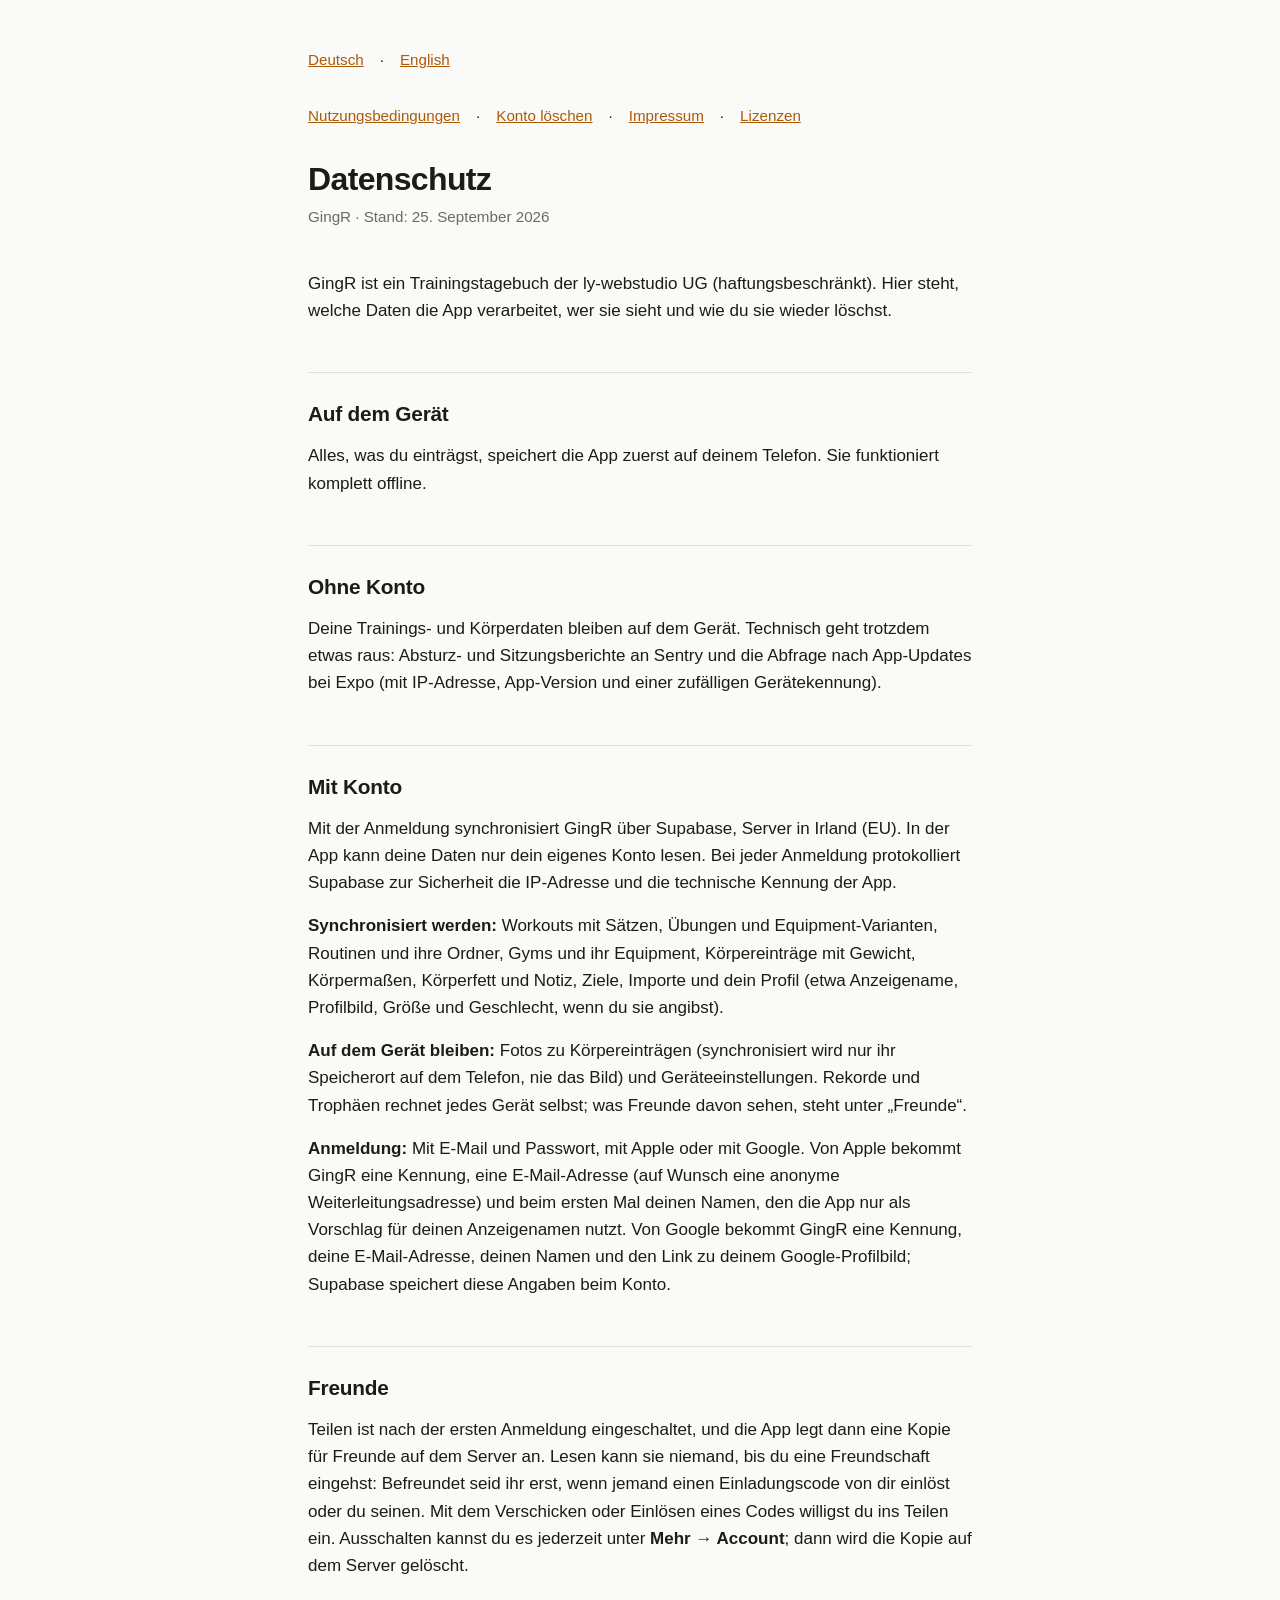
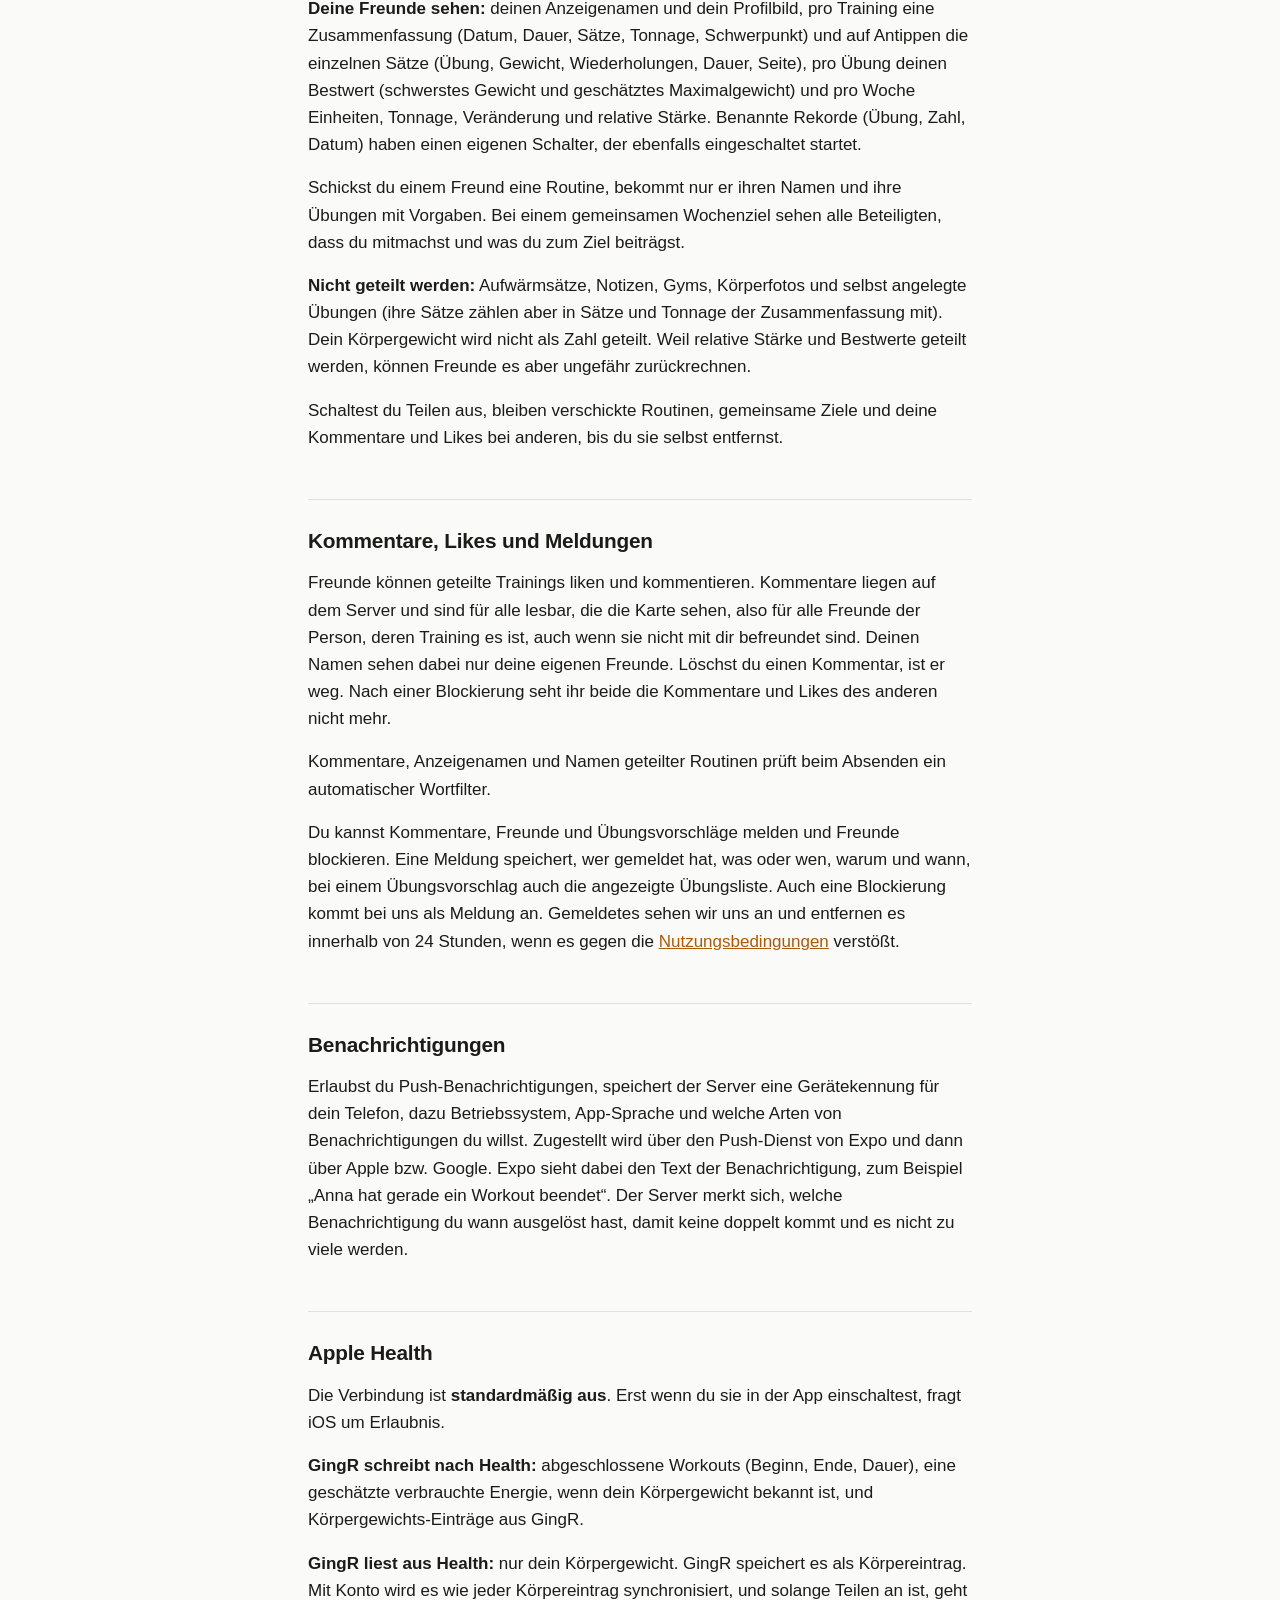
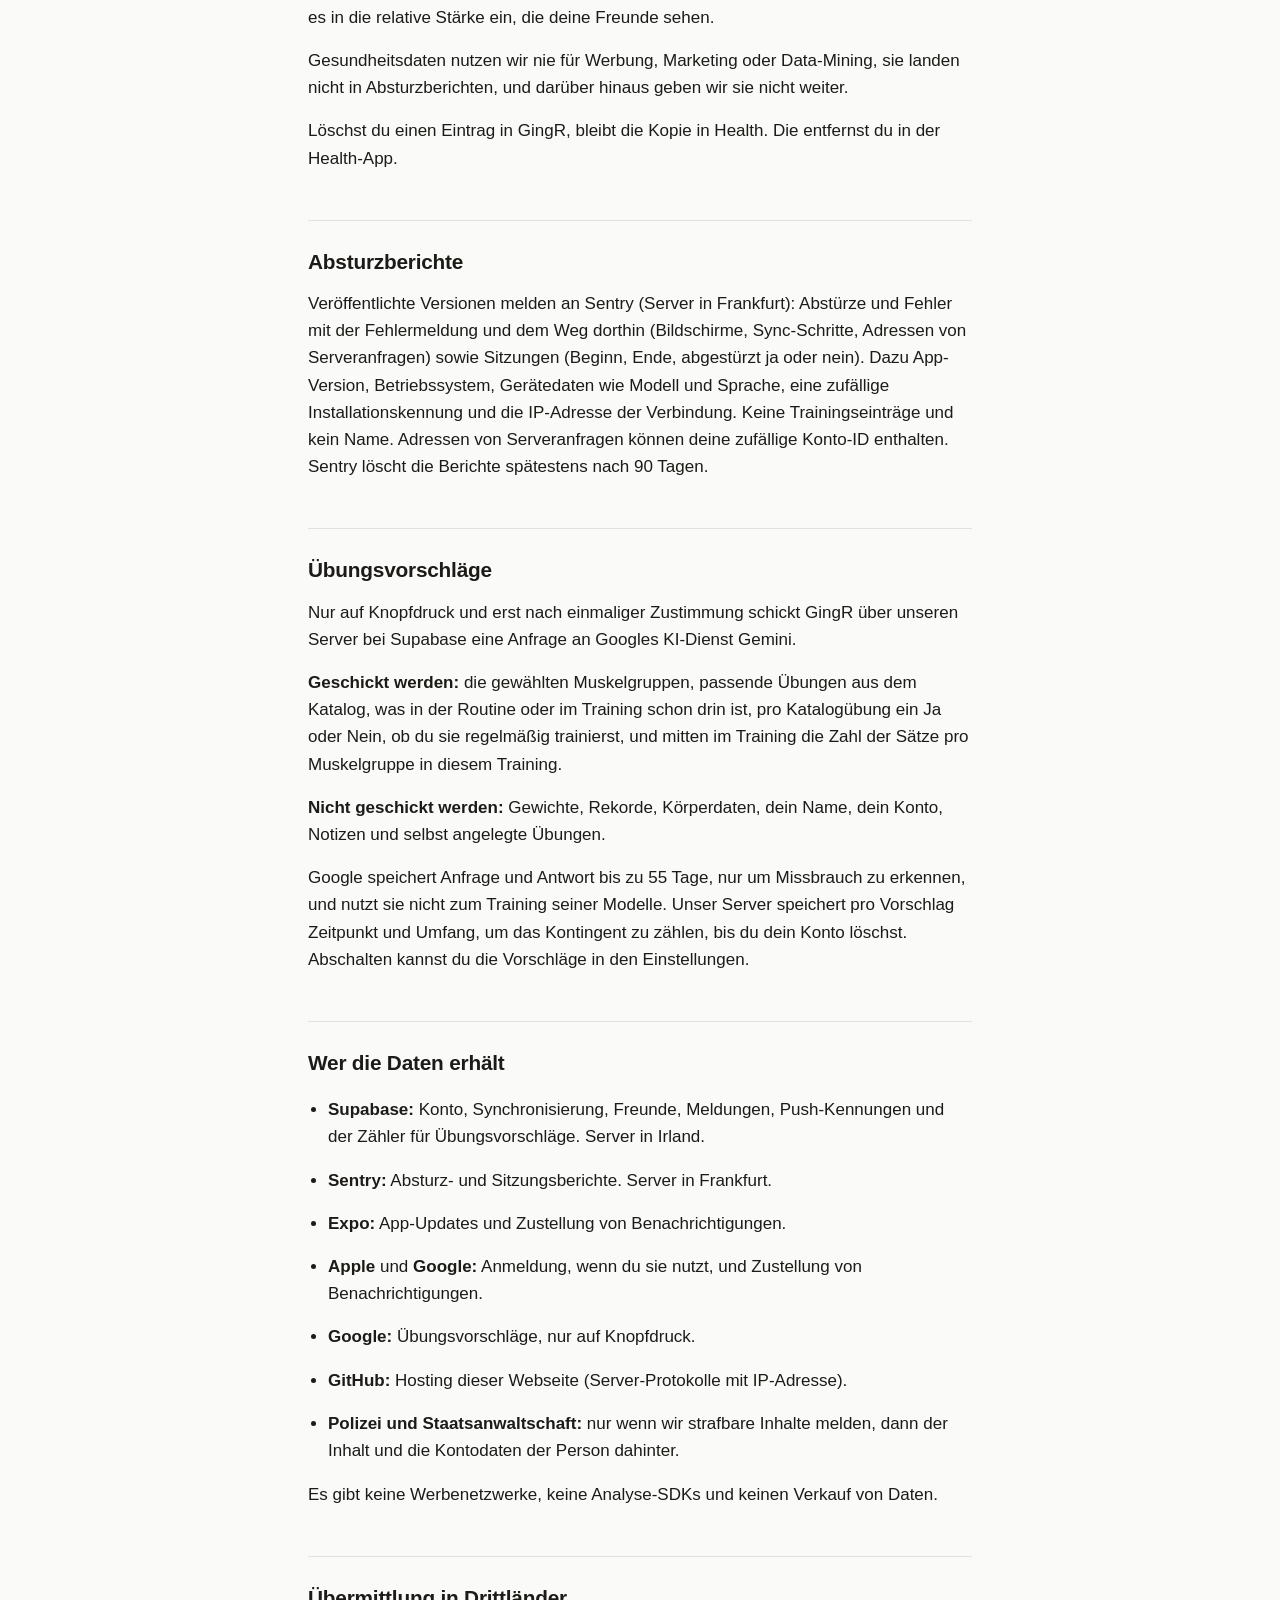
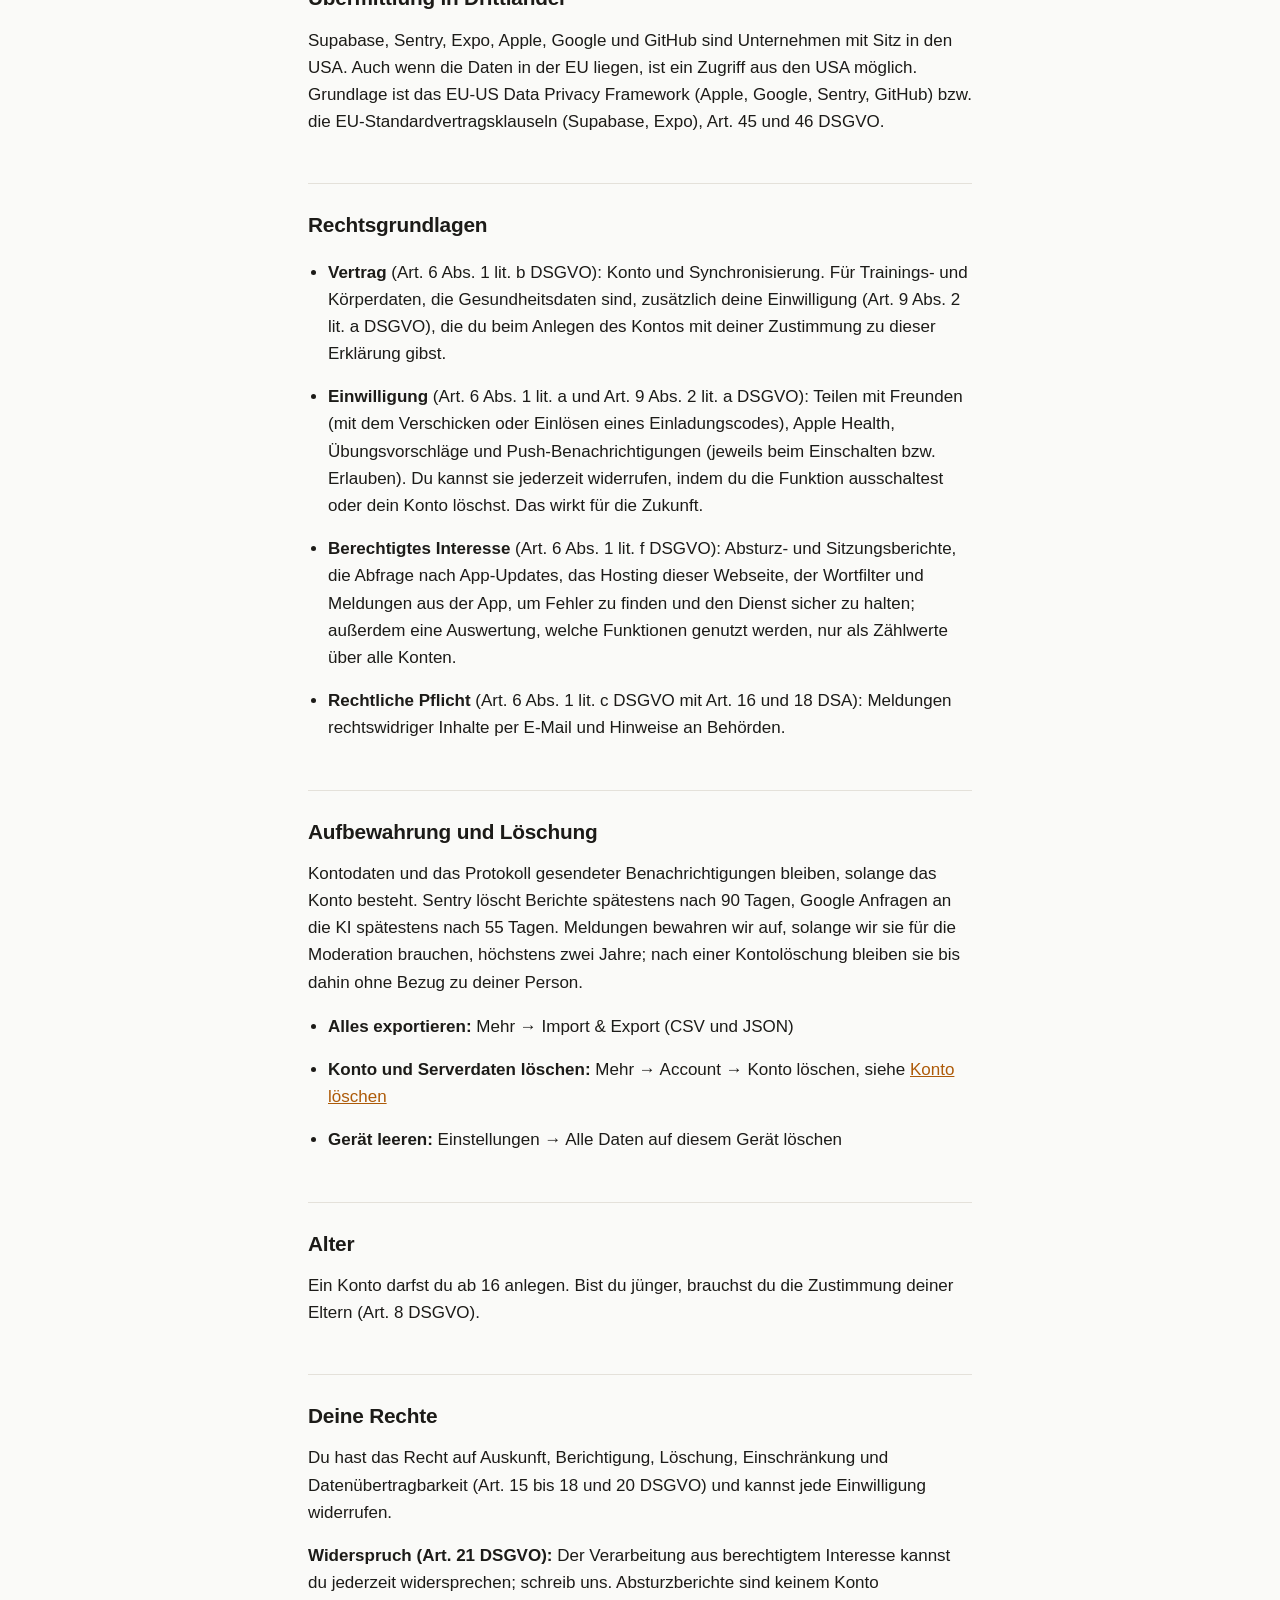
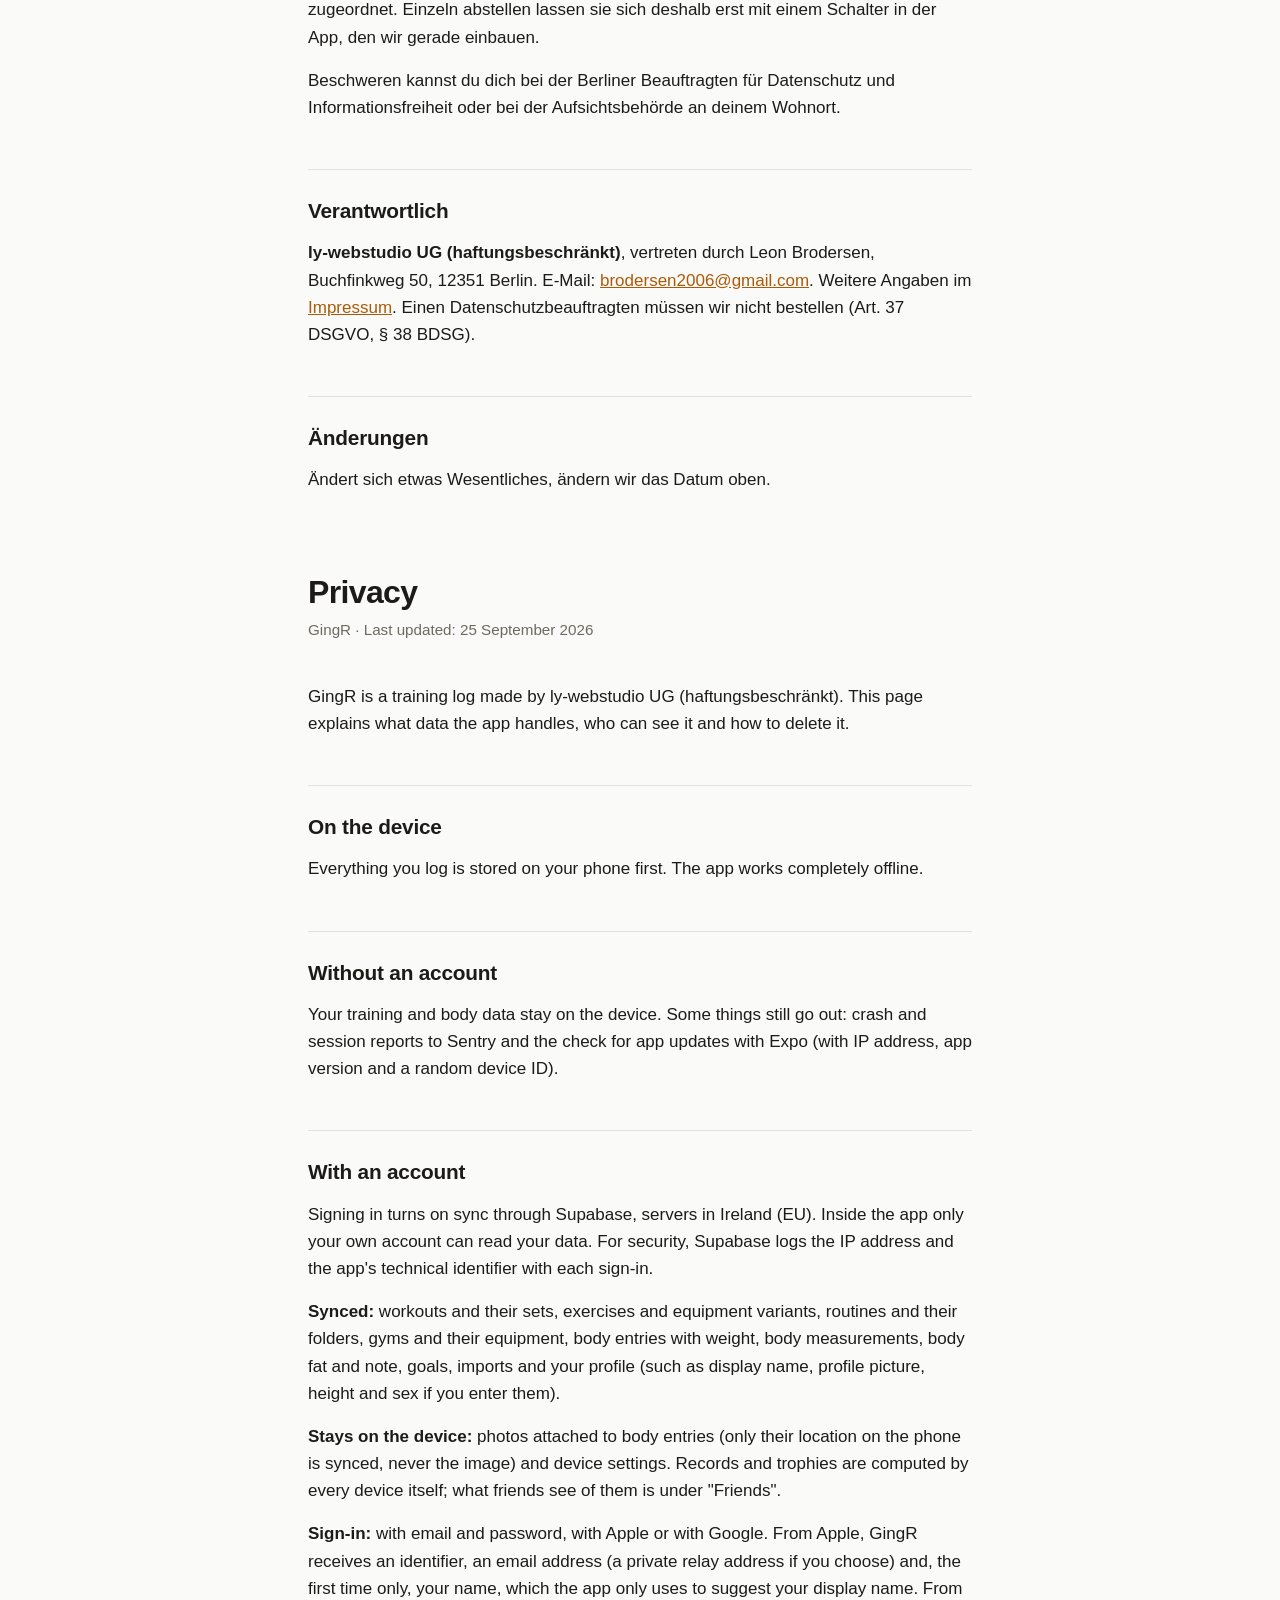
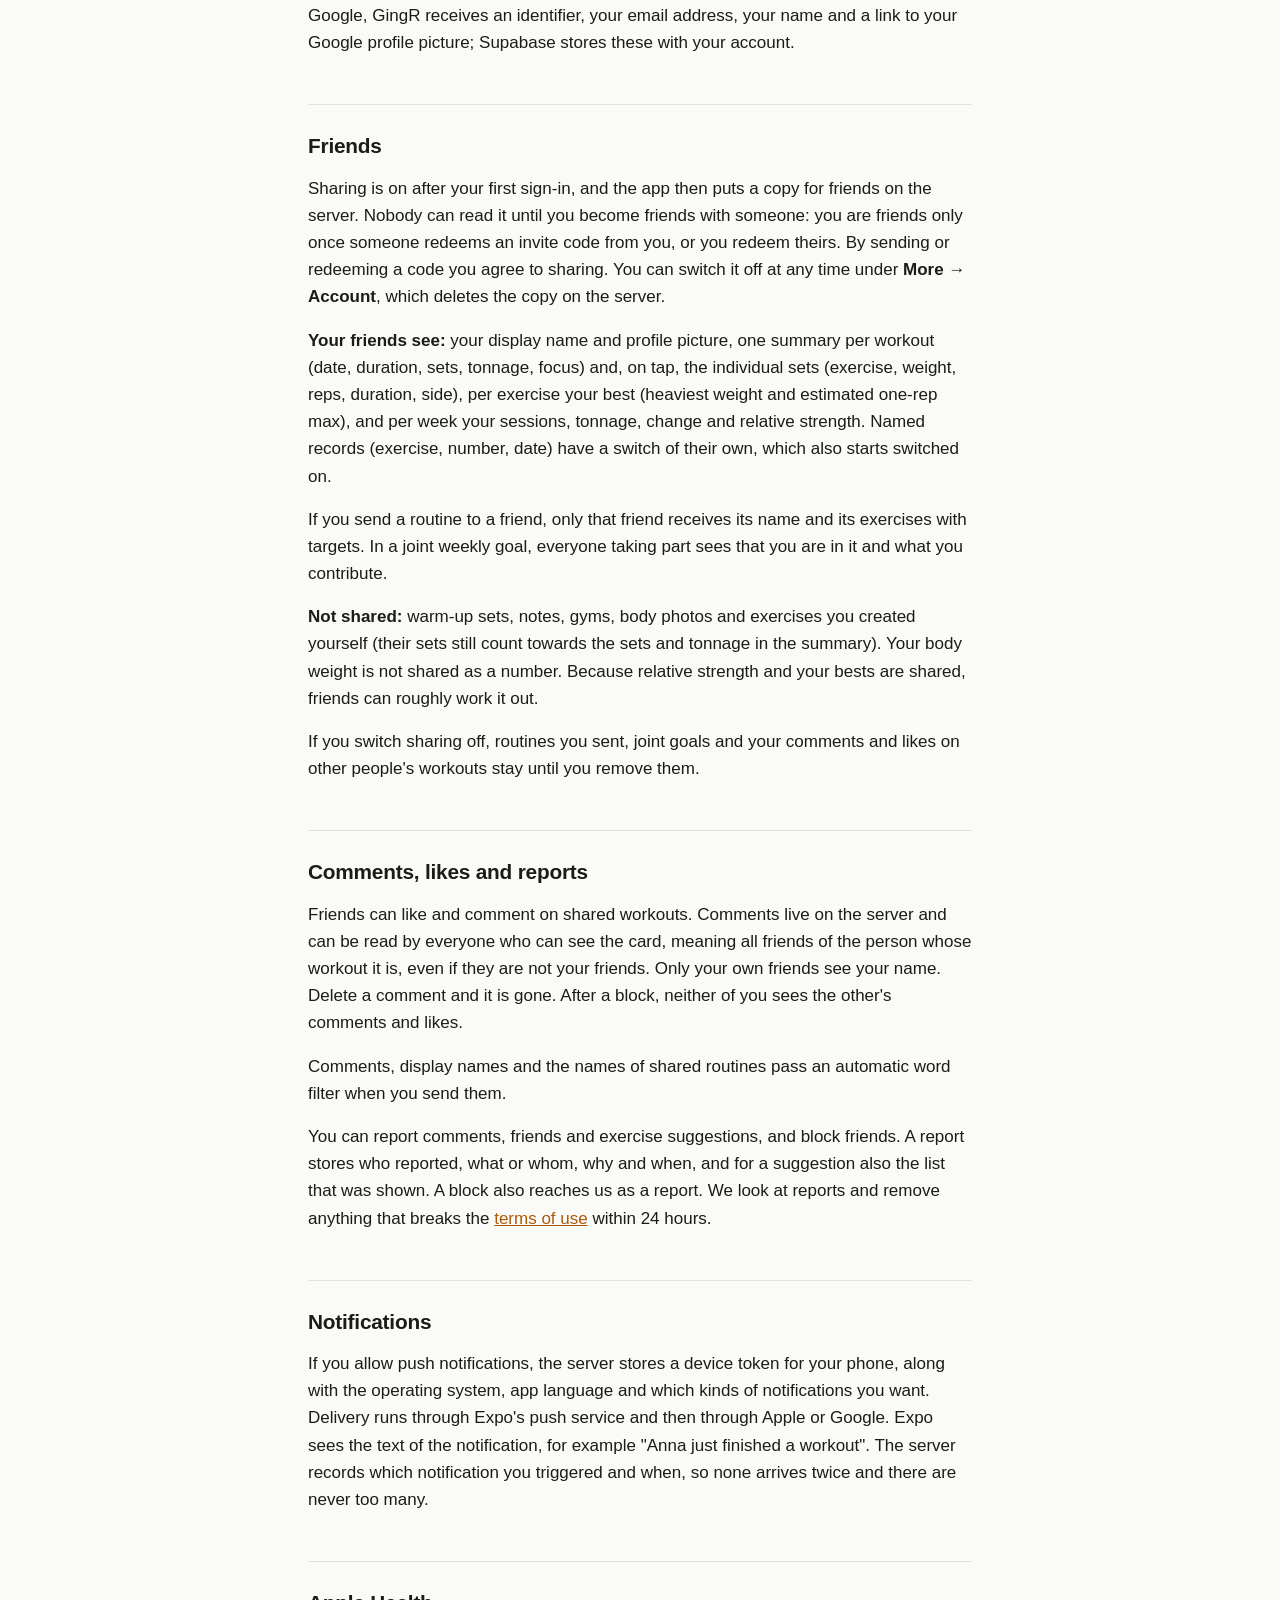
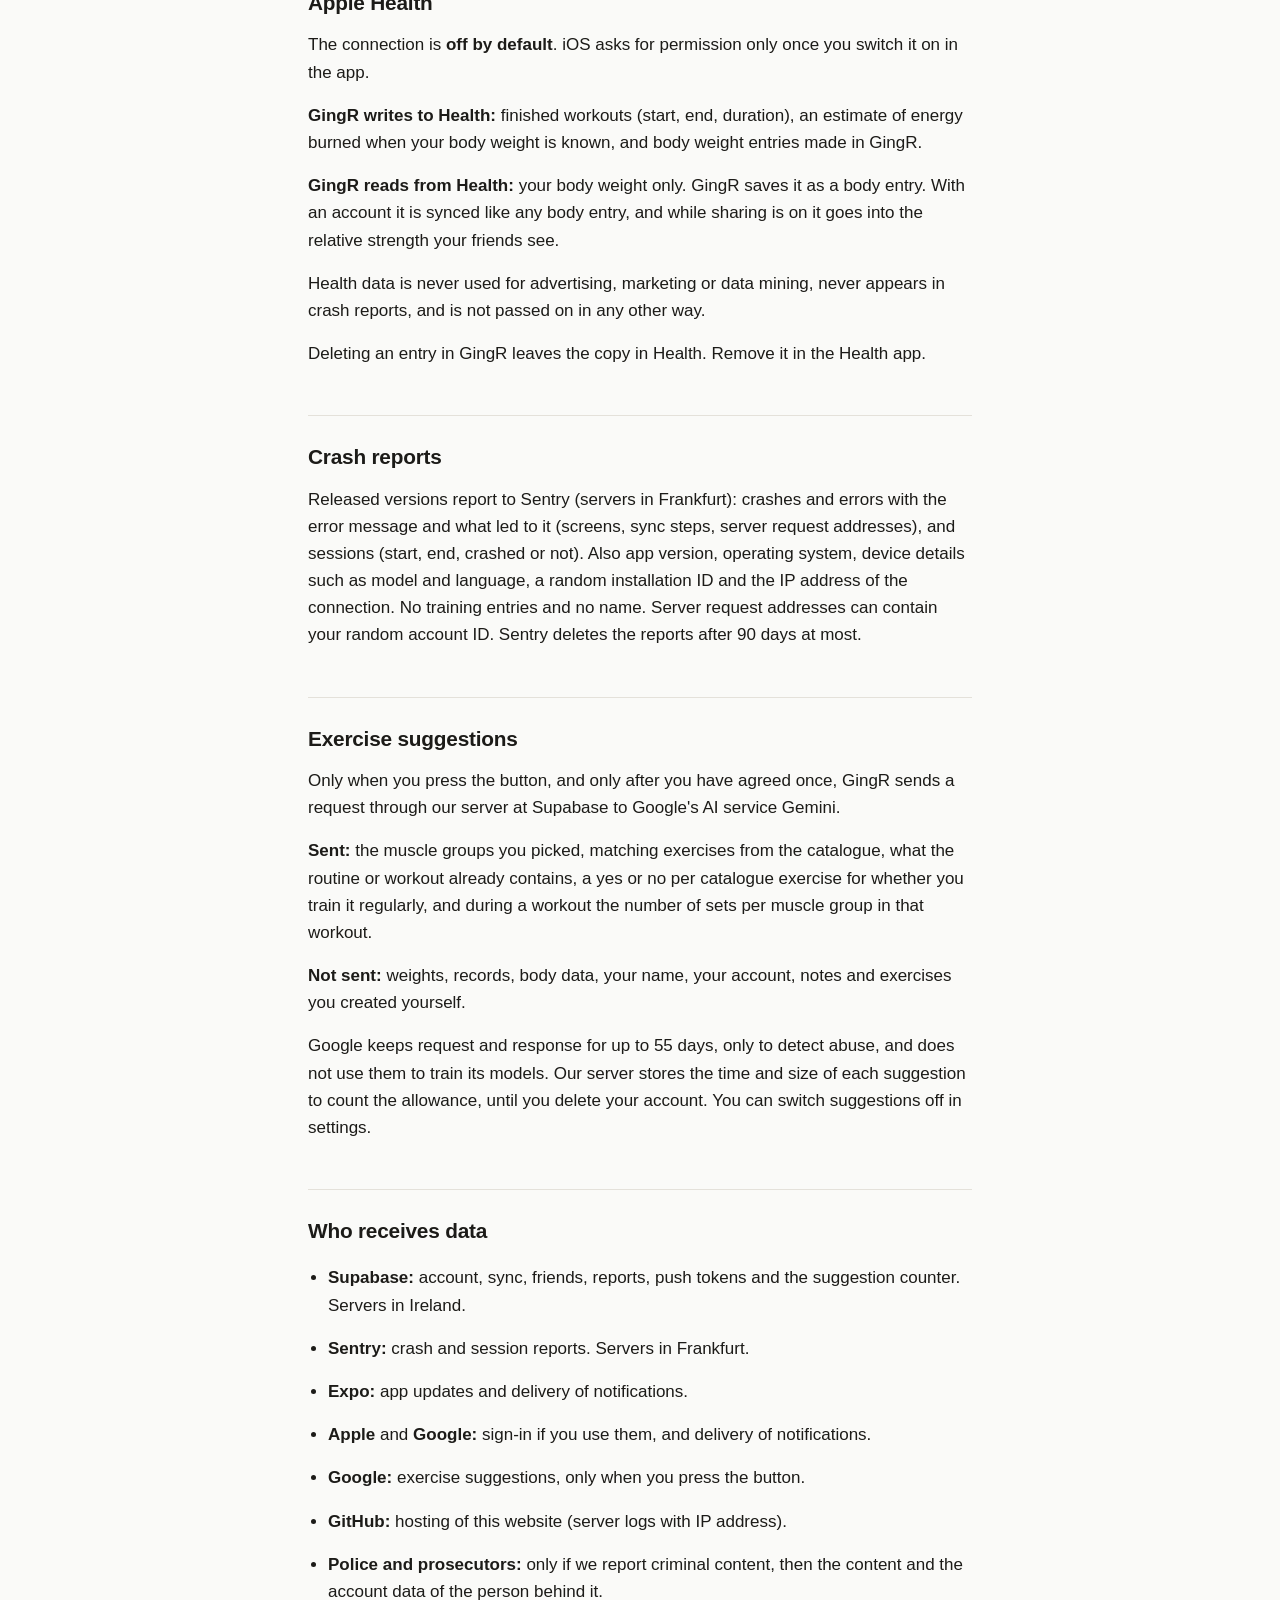
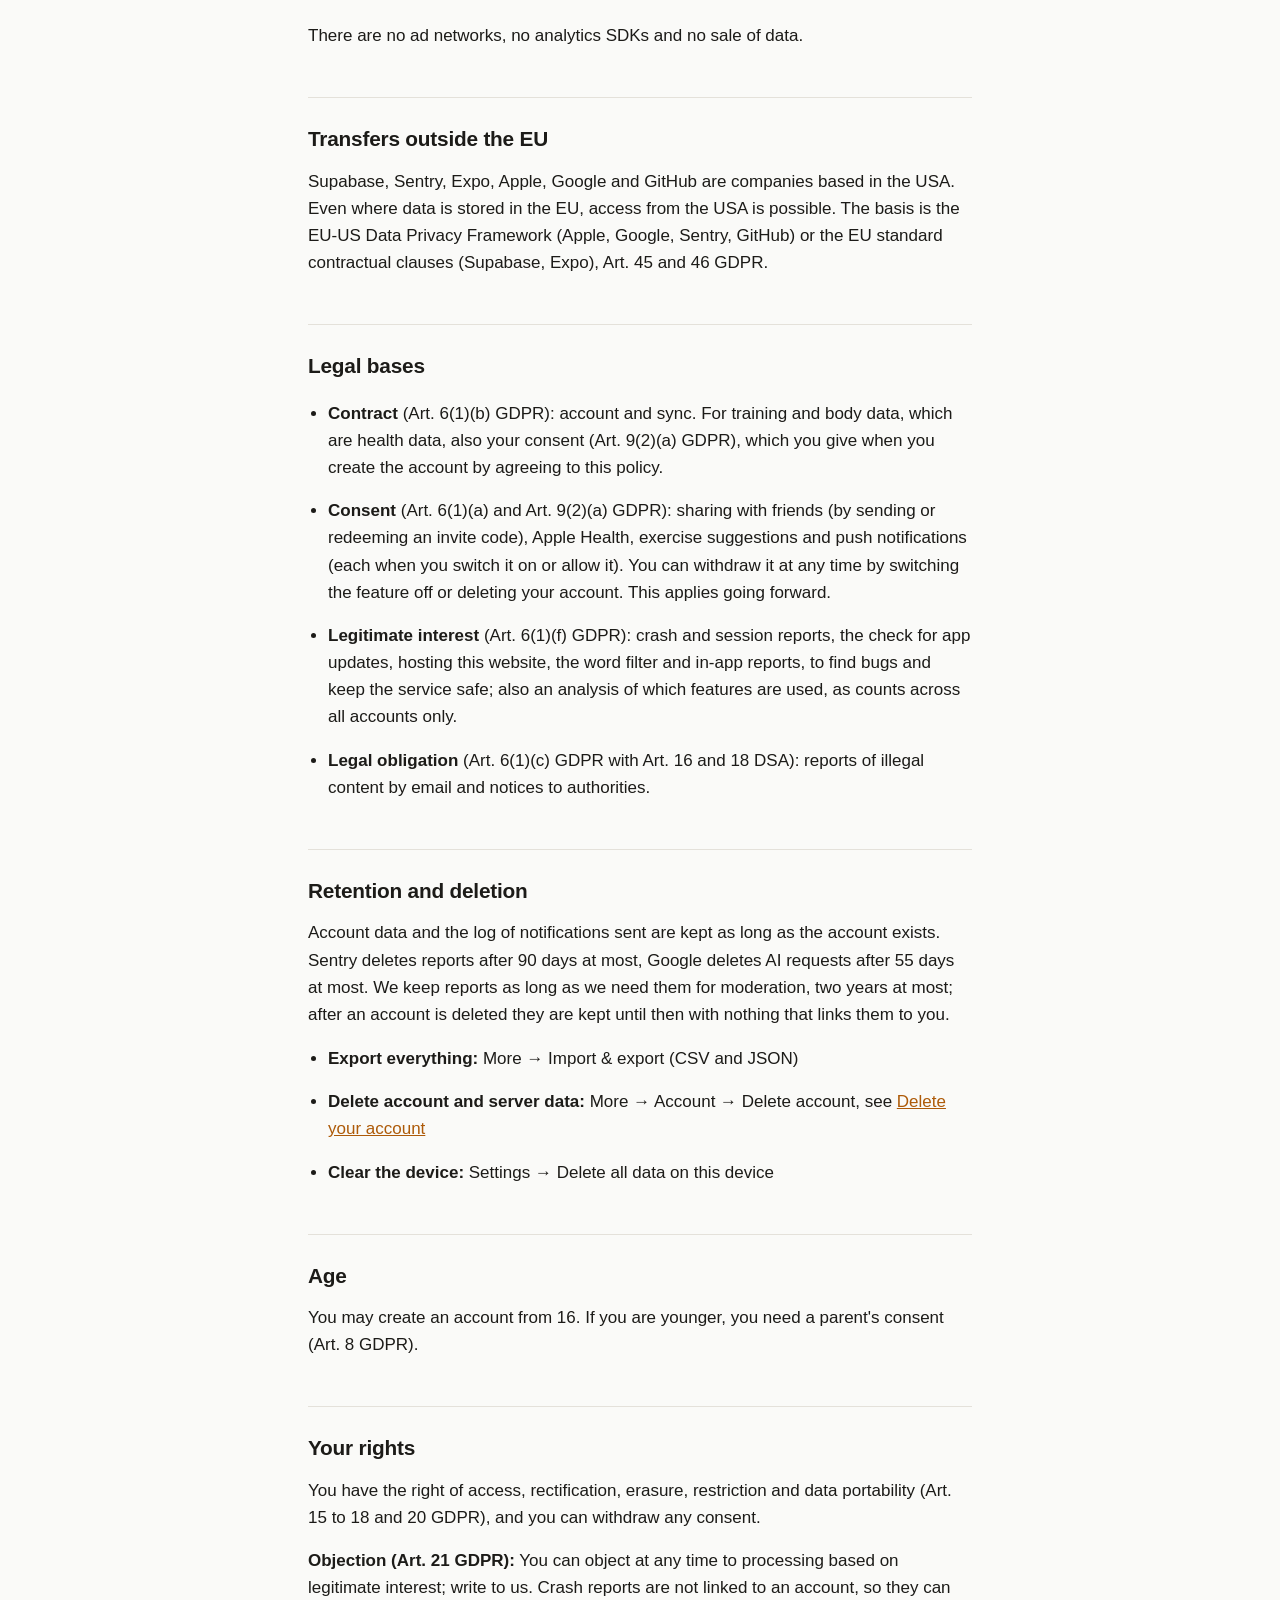
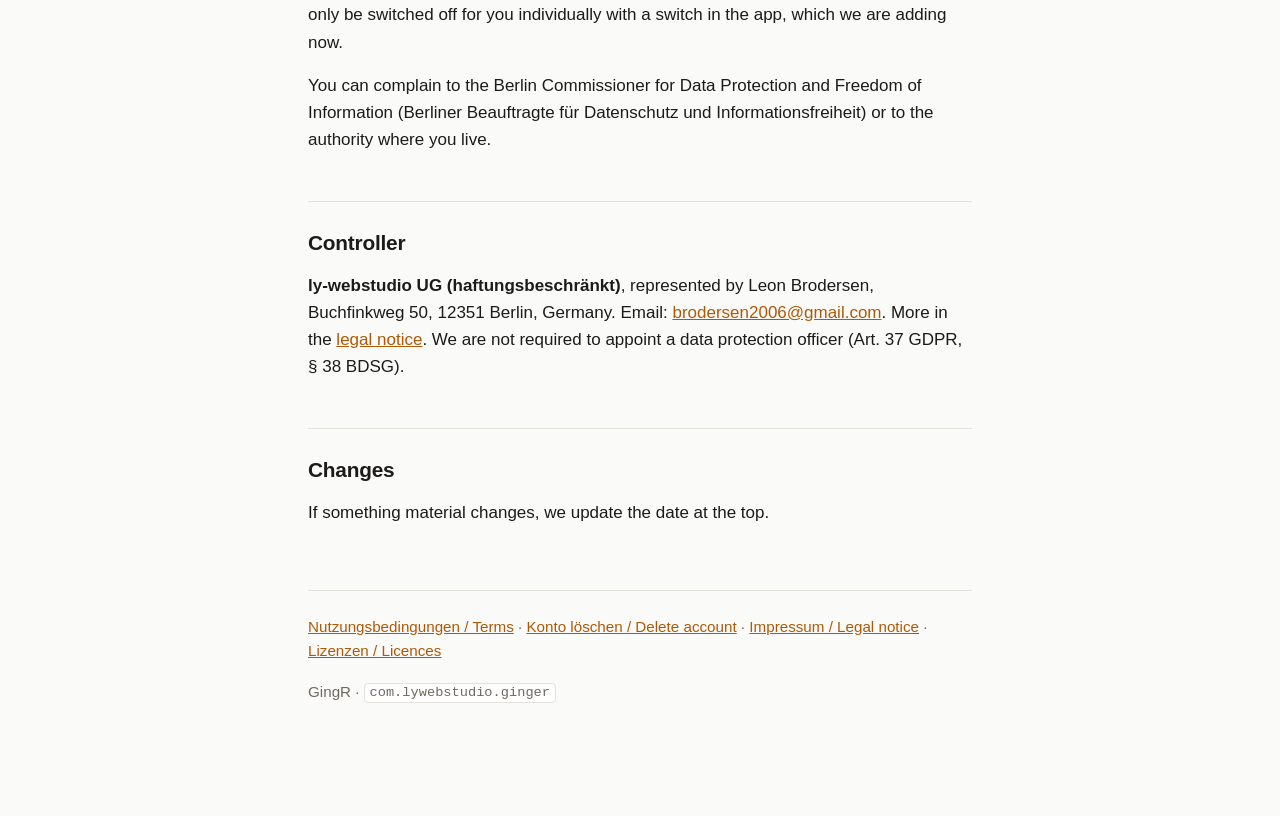
==== commit 2325b3ac: "Rewrite the legal pages to match the app, add DSA contact point and licence notices Privacy: say wha" ====
--- a/index.html
+++ b/index.html
@@ -3,7 +3,7 @@
 <head>
 <meta charset="utf-8">
 <meta name="viewport" content="width=device-width, initial-scale=1">
-<title>GingR — Datenschutz / Privacy</title>
+<title>GingR · Datenschutz / Privacy</title>
 <link rel="stylesheet" href="style.css">
 </head>
 <body>
@@ -13,350 +13,377 @@
 <div class="nav">
   <a href="nutzungsbedingungen.html">Nutzungsbedingungen</a> ·
   <a href="konto-loeschen.html">Konto löschen</a> ·
-  <a href="impressum.html">Impressum</a>
+  <a href="impressum.html">Impressum</a> ·
+  <a href="lizenzen.html">Lizenzen</a>
 </div>
 
-<h1 id="de">Datenschutz &amp; Daten</h1>
-<p class="meta">GingR · Stand: 8. September 2026</p>
-
-<p>GingR ist ein Trainingstagebuch. Diese Seite beschreibt vollständig, welche Daten
-die App verarbeitet, wo sie liegen, wer sie sehen kann und wie du sie wieder
-loswirst. Sie sagt dasselbe wie der Bildschirm <em>Datenschutz &amp; Daten</em> in der
-App — dort findest du denselben Text ohne Netzverbindung.</p>
-
-<h2>Auf diesem Gerät</h2>
-<p>Alles, was du einträgst, landet zuerst in einer Datenbank auf diesem Telefon. Die
-App funktioniert vollständig offline — nichts beim Loggen wartet auf Netz.</p>
-
-<h2>Ohne Account</h2>
-<p>Nichts verlässt das Gerät. Kein Server sieht jemals deine Workouts.</p>
-
-<h2>Mit Account</h2>
-<p>Mit der Anmeldung läuft die Synchronisierung über ein Supabase-Projekt in der EU.
-Deine Zeilen kann nur deine eigene Anmeldung lesen.</p>
-<p><strong>Synchronisiert werden:</strong> Workouts samt Sätzen, deine Übungen und
-Equipment-Varianten, Routinen, Gyms und deren Equipment, Körpereinträge mit Gewicht
-und Notiz, Importe und dein Profil.</p>
-<p><strong>Hier bleiben:</strong> deine Fotos — es reisen nur die Dateinamen, nie die
-Bilder — dazu Rekorde und Trophäen, die jedes Gerät selbst neu rechnet, und
-Geräte-Einstellungen wie der Pausenton und das Farbschema.</p>
-<p>Zur Anmeldung kannst du „Sign in with Apple“ oder Google benutzen. In beiden Fällen
-erhält GingR eine Kennung und, falls du sie freigibst, deine E-Mail-Adresse — mehr
-nicht. Das Passwort siehst nur du und der jeweilige Anbieter.</p>
-
-<h2>Was Freunde sehen</h2>
-<p>Nur solange Teilen an ist, und nur bei Leuten, mit denen du gegenseitig befreundet
-bist: dein Anzeigename, pro Training eine Zusammenfassung (Datum, Dauer, Sätze,
-Tonnage, Schwerpunkt), dein Bestwert pro Übung und pro Woche deine Einheiten,
-Tonnage, Veränderung und relative Stärke.</p>
-<p>Wer eine geteilte Karte antippt, sieht die <strong>einzelnen Sätze</strong> dieses
-Trainings: Übung, Gewicht, Wiederholungen, Dauer, Seite. Bis August 2026 war das nicht so,
-und diese Seite hat es noch eine Weile danach behauptet — seit der Detailansicht reisen
-die Sätze mit.</p>
-<p><strong>Nie:</strong> Aufwärmsätze, Notizen, Gyms, Fotos, selbst angelegte Übungen — und
-auch nicht dein Körpergewicht, das nur als Verhältnis zu dem eingeht, was du hebst.</p>
-<p>Benannte Rekorde — eine Übung, eine Zahl, ein Datum — haben einen eigenen zweiten
-Schalter. Beide Schalter stehen nach der ersten Anmeldung <strong>an</strong>; schaltest du
-einen aus, bleibt er aus.</p>
-<p>Teilen auszuschalten löscht die Kopie auf dem Server. Es versteckt sie nicht.</p>
-
-<h2>Kommentare, Likes und dein Bild</h2>
-<p>Unter einem geteilten Training können Freunde einen Daumen hoch lassen und
-kommentieren. Kommentare stehen auf dem Server, tragen deinen Namen und sind für alle
-sichtbar, die diese Karte sehen — also für die gemeinsamen Freunde des Trainierenden.
-Löschst du deinen Kommentar, ist er weg.</p>
-<p>Dein Profilbild wählst du selbst; es liegt beim Konto und sehen deine Freunde. Die
-Fotos, die du an ein Training hängst, sind etwas anderes — die bleiben auf dem Gerät.</p>
-<p>Beleidigendes und Anstößiges kannst du in der App melden und Personen blockieren. Was
-gemeldet wird, sehen wir uns an und entfernen es binnen 24 Stunden, wenn es gegen die
+<h1 id="de">Datenschutz</h1>
+<p class="meta">GingR · Stand: 25. September 2026</p>
+
+<p>GingR ist ein Trainingstagebuch der ly-webstudio UG (haftungsbeschränkt). Hier steht, welche
+Daten die App verarbeitet, wer sie sieht und wie du sie wieder löschst.</p>
+
+<h2>Auf dem Gerät</h2>
+<p>Alles, was du einträgst, speichert die App zuerst auf deinem Telefon. Sie funktioniert
+komplett offline.</p>
+
+<h2>Ohne Konto</h2>
+<p>Deine Trainings- und Körperdaten bleiben auf dem Gerät. Technisch geht trotzdem etwas raus:
+Absturz- und Sitzungsberichte an Sentry und die Abfrage nach App-Updates bei Expo (mit IP-Adresse,
+App-Version und einer zufälligen Gerätekennung).</p>
+
+<h2>Mit Konto</h2>
+<p>Mit der Anmeldung synchronisiert GingR über Supabase, Server in Irland (EU). In der App kann
+deine Daten nur dein eigenes Konto lesen. Bei jeder Anmeldung protokolliert Supabase zur Sicherheit
+die IP-Adresse und die technische Kennung der App.</p>
+<p><strong>Synchronisiert werden:</strong> Workouts mit Sätzen, Übungen und Equipment-Varianten,
+Routinen und ihre Ordner, Gyms und ihr Equipment, Körpereinträge mit Gewicht, Körpermaßen,
+Körperfett und Notiz, Ziele, Importe und dein Profil (etwa Anzeigename, Profilbild, Größe und
+Geschlecht, wenn du sie angibst).</p>
+<p><strong>Auf dem Gerät bleiben:</strong> Fotos zu Körpereinträgen (synchronisiert wird nur ihr
+Speicherort auf dem Telefon, nie das Bild) und Geräteeinstellungen. Rekorde und Trophäen rechnet
+jedes Gerät selbst; was Freunde davon sehen, steht unter „Freunde“.</p>
+<p><strong>Anmeldung:</strong> Mit E-Mail und Passwort, mit Apple oder mit Google. Von Apple
+bekommt GingR eine Kennung, eine E-Mail-Adresse (auf Wunsch eine anonyme Weiterleitungsadresse)
+und beim ersten Mal deinen Namen, den die App nur als Vorschlag für deinen Anzeigenamen nutzt. Von
+Google bekommt GingR eine Kennung, deine E-Mail-Adresse, deinen Namen und den Link zu deinem
+Google-Profilbild; Supabase speichert diese Angaben beim Konto.</p>
+
+<h2>Freunde</h2>
+<p>Teilen ist nach der ersten Anmeldung eingeschaltet, und die App legt dann eine Kopie für Freunde
+auf dem Server an. Lesen kann sie niemand, bis du eine Freundschaft eingehst: Befreundet seid ihr
+erst, wenn jemand einen Einladungscode von dir einlöst oder du seinen. Mit dem Verschicken oder
+Einlösen eines Codes willigst du ins Teilen ein. Ausschalten kannst du es jederzeit unter
+<b>Mehr → Account</b>; dann wird die Kopie auf dem Server gelöscht.</p>
+<p><strong>Deine Freunde sehen:</strong> deinen Anzeigenamen und dein Profilbild, pro Training eine
+Zusammenfassung (Datum, Dauer, Sätze, Tonnage, Schwerpunkt) und auf Antippen die einzelnen Sätze
+(Übung, Gewicht, Wiederholungen, Dauer, Seite), pro Übung deinen Bestwert (schwerstes Gewicht und
+geschätztes Maximalgewicht) und pro Woche Einheiten, Tonnage, Veränderung und relative Stärke.
+Benannte Rekorde (Übung, Zahl, Datum) haben einen eigenen Schalter, der ebenfalls eingeschaltet
+startet.</p>
+<p>Schickst du einem Freund eine Routine, bekommt nur er ihren Namen und ihre Übungen mit Vorgaben.
+Bei einem gemeinsamen Wochenziel sehen alle Beteiligten, dass du mitmachst und was du zum Ziel
+beiträgst.</p>
+<p><strong>Nicht geteilt werden:</strong> Aufwärmsätze, Notizen, Gyms, Körperfotos und selbst
+angelegte Übungen (ihre Sätze zählen aber in Sätze und Tonnage der Zusammenfassung mit). Dein
+Körpergewicht wird nicht als Zahl geteilt. Weil relative Stärke und Bestwerte geteilt werden,
+können Freunde es aber ungefähr zurückrechnen.</p>
+<p>Schaltest du Teilen aus, bleiben verschickte Routinen, gemeinsame Ziele und deine Kommentare und
+Likes bei anderen, bis du sie selbst entfernst.</p>
+
+<h2>Kommentare, Likes und Meldungen</h2>
+<p>Freunde können geteilte Trainings liken und kommentieren. Kommentare liegen auf dem Server und
+sind für alle lesbar, die die Karte sehen, also für alle Freunde der Person, deren Training es ist,
+auch wenn sie nicht mit dir befreundet sind. Deinen Namen sehen dabei nur deine eigenen Freunde.
+Löschst du einen Kommentar, ist er weg. Nach einer Blockierung seht ihr beide die Kommentare und
+Likes des anderen nicht mehr.</p>
+<p>Kommentare, Anzeigenamen und Namen geteilter Routinen prüft beim Absenden ein automatischer
+Wortfilter.</p>
+<p>Du kannst Kommentare, Freunde und Übungsvorschläge melden und Freunde blockieren. Eine Meldung
+speichert, wer gemeldet hat, was oder wen, warum und wann, bei einem Übungsvorschlag auch die
+angezeigte Übungsliste. Auch eine Blockierung kommt bei uns als Meldung an. Gemeldetes sehen wir uns
+an und entfernen es innerhalb von 24 Stunden, wenn es gegen die
 <a href="nutzungsbedingungen.html">Nutzungsbedingungen</a> verstößt.</p>
 
 <h2>Benachrichtigungen</h2>
-<p>Erlaubst du Push-Benachrichtigungen, bekommt der Server eine Gerätekennung von Apple
-bzw. Google, um dein Telefon zu erreichen. Sie hängt am Konto, sagt nichts über dich aus
-und verschwindet, wenn du die App löschst oder die Benachrichtigungen abschaltest.
-Protokolliert wird, welche Benachrichtigung wann rausging — damit dieselbe nicht zweimal
-kommt.</p>
+<p>Erlaubst du Push-Benachrichtigungen, speichert der Server eine Gerätekennung für dein Telefon,
+dazu Betriebssystem, App-Sprache und welche Arten von Benachrichtigungen du willst. Zugestellt wird
+über den Push-Dienst von Expo und dann über Apple bzw. Google. Expo sieht dabei den Text der
+Benachrichtigung, zum Beispiel „Anna hat gerade ein Workout beendet“. Der Server merkt sich, welche
+Benachrichtigung du wann ausgelöst hast, damit keine doppelt kommt und es nicht zu viele werden.</p>
 
 <h2>Apple Health</h2>
-<p>Die Verbindung zu Apple Health ist <strong>standardmäßig aus</strong> und wird erst
-aufgebaut, wenn du sie in der App einschaltest und iOS anschließend um Erlaubnis
-bittet.</p>
-<p><strong>GingR schreibt nach Health:</strong> abgeschlossene Workouts (Beginn, Ende,
-Dauer) samt einer geschätzten verbrauchten Energie, sofern dein Körpergewicht bekannt
-ist — ist es das nicht, wird gar keine Energie geschrieben statt einer geratenen Zahl.
-Dazu Körpergewichts-Einträge, die du in GingR anlegst.</p>
-<p><strong>GingR liest aus Health:</strong> ausschließlich dein Körpergewicht, damit du
-es nicht zweimal eintippen musst.</p>
-<p><strong>Sonst nichts.</strong> Keine Herzfrequenz, keine Schritte, kein Schlaf, keine
-Diagnosen — GingR fragt diese Berechtigungen gar nicht erst an.</p>
-<div class="note">
-  <p><strong>Löschen ist einseitig.</strong> Wenn du einen Eintrag in GingR löschst,
-  bleibt die Kopie in Apple Health bestehen. Du entfernst sie in der Health-App unter
-  <em>Durchsuchen → Körpermaße</em> bzw. <em>Training</em>.</p>
-  <p>Gesundheitsdaten werden <strong>niemals</strong> für Werbung, Marketing oder
-  Data-Mining verwendet und nicht an Dritte weitergegeben. Sie landen auch nicht in
-  Absturzberichten.</p>
-</div>
+<p>Die Verbindung ist <strong>standardmäßig aus</strong>. Erst wenn du sie in der App einschaltest,
+fragt iOS um Erlaubnis.</p>
+<p><strong>GingR schreibt nach Health:</strong> abgeschlossene Workouts (Beginn, Ende, Dauer), eine
+geschätzte verbrauchte Energie, wenn dein Körpergewicht bekannt ist, und Körpergewichts-Einträge
+aus GingR.</p>
+<p><strong>GingR liest aus Health:</strong> nur dein Körpergewicht. GingR speichert es als
+Körpereintrag. Mit Konto wird es wie jeder Körpereintrag synchronisiert, und solange Teilen an ist,
+geht es in die relative Stärke ein, die deine Freunde sehen.</p>
+<p>Gesundheitsdaten nutzen wir nie für Werbung, Marketing oder Data-Mining, sie landen nicht in
+Absturzberichten, und darüber hinaus geben wir sie nicht weiter.</p>
+<p>Löschst du einen Eintrag in GingR, bleibt die Kopie in Health. Die entfernst du in der
+Health-App.</p>
 
 <h2>Absturzberichte</h2>
-<p>Veröffentlichte Builds schicken Abstürze an Sentry: was abgestürzt ist, welche
-App-Version, welches Betriebssystem. Keine Trainingsdaten. Entwicklungs-Builds
-schicken nichts, und ein Nutzungs- oder Produkt-Tracking gibt es in der App nirgends.</p>
+<p>Veröffentlichte Versionen melden an Sentry (Server in Frankfurt): Abstürze und Fehler mit der
+Fehlermeldung und dem Weg dorthin (Bildschirme, Sync-Schritte, Adressen von Serveranfragen) sowie
+Sitzungen (Beginn, Ende, abgestürzt ja oder nein). Dazu App-Version, Betriebssystem, Gerätedaten
+wie Modell und Sprache, eine zufällige Installationskennung und die IP-Adresse der Verbindung.
+Keine Trainingseinträge und kein Name. Adressen von Serveranfragen können deine zufällige Konto-ID
+enthalten. Sentry löscht die Berichte spätestens nach 90 Tagen.</p>
 
 <h2>Übungsvorschläge</h2>
-<p>Lässt du dir in einer Routine Übungen vorschlagen, schickt GingR eine Anfrage an einen
-KI-Dienst von Google. Von allein passiert das nie — nur wenn du den Knopf drückst, und erst
-nachdem du einmal zugestimmt hast.</p>
-<p><strong>Geschickt wird:</strong> welche Muskelgruppen du ausgewählt hast, die dazu
-passenden Übungen aus dem Katalog und was in der Routine schon drin ist. Der Katalog ist
-für alle gleich und sagt nichts über dich aus.</p>
-<p><strong>Nicht geschickt werden:</strong> dein Trainingsverlauf, deine Gewichte, deine
-Körperdaten, dein Name, deine Notizen und selbst angelegte Übungen. Wir nutzen den
-Bezahltarif, bei dem Google zusichert, die Inhalte nicht zur Produktverbesserung zu
-verwenden. Abschalten kannst du es in den Einstellungen; dort liegt nichts von dir, es gibt
-also nichts zu löschen.</p>
-
-<h2>Wer die Daten sonst noch verarbeitet</h2>
-<ul>
-  <li><strong>Supabase</strong> — Hosting von Konto und Synchronisierung, Server in der EU.
-    Nur wenn du angemeldet bist.</li>
-  <li><strong>Sentry</strong> — Absturzberichte veröffentlichter Builds.</li>
-  <li><strong>Apple</strong> bzw. <strong>Google</strong> — nur, wenn du dich über deren
-    Anmeldung anmeldest, und für die Zustellung von Benachrichtigungen an dein Telefon.</li>
-  <li><strong>Google</strong> — der KI-Dienst hinter den Übungsvorschlägen, nur auf
-    Knopfdruck.</li>
-  <li><strong>Expo</strong> — liefert App-Aktualisierungen aus. Dabei fällt an, welche
-    Version ein Gerät geladen hat, nicht wer es benutzt.</li>
-</ul>
-<p>Es gibt keine Werbenetzwerke, keine Analyse-SDKs und keinen Verkauf von Daten an
-irgendwen.</p>
+<p>Nur auf Knopfdruck und erst nach einmaliger Zustimmung schickt GingR über unseren Server bei
+Supabase eine Anfrage an Googles KI-Dienst Gemini.</p>
+<p><strong>Geschickt werden:</strong> die gewählten Muskelgruppen, passende Übungen aus dem
+Katalog, was in der Routine oder im Training schon drin ist, pro Katalogübung ein Ja oder Nein, ob
+du sie regelmäßig trainierst, und mitten im Training die Zahl der Sätze pro Muskelgruppe in diesem
+Training.</p>
+<p><strong>Nicht geschickt werden:</strong> Gewichte, Rekorde, Körperdaten, dein Name, dein Konto,
+Notizen und selbst angelegte Übungen.</p>
+<p>Google speichert Anfrage und Antwort bis zu 55 Tage, nur um Missbrauch zu erkennen, und nutzt
+sie nicht zum Training seiner Modelle. Unser Server speichert pro Vorschlag Zeitpunkt und Umfang,
+um das Kontingent zu zählen, bis du dein Konto löschst. Abschalten kannst du die Vorschläge in den
+Einstellungen.</p>
+
+<h2>Wer die Daten erhält</h2>
+<ul>
+  <li><strong>Supabase:</strong> Konto, Synchronisierung, Freunde, Meldungen, Push-Kennungen und
+    der Zähler für Übungsvorschläge. Server in Irland.</li>
+  <li><strong>Sentry:</strong> Absturz- und Sitzungsberichte. Server in Frankfurt.</li>
+  <li><strong>Expo:</strong> App-Updates und Zustellung von Benachrichtigungen.</li>
+  <li><strong>Apple</strong> und <strong>Google:</strong> Anmeldung, wenn du sie nutzt, und
+    Zustellung von Benachrichtigungen.</li>
+  <li><strong>Google:</strong> Übungsvorschläge, nur auf Knopfdruck.</li>
+  <li><strong>GitHub:</strong> Hosting dieser Webseite (Server-Protokolle mit IP-Adresse).</li>
+  <li><strong>Polizei und Staatsanwaltschaft:</strong> nur wenn wir strafbare Inhalte melden, dann
+    der Inhalt und die Kontodaten der Person dahinter.</li>
+</ul>
+<p>Es gibt keine Werbenetzwerke, keine Analyse-SDKs und keinen Verkauf von Daten.</p>
+
+<h2>Übermittlung in Drittländer</h2>
+<p>Supabase, Sentry, Expo, Apple, Google und GitHub sind Unternehmen mit Sitz in den USA. Auch wenn
+die Daten in der EU liegen, ist ein Zugriff aus den USA möglich. Grundlage ist das EU-US Data
+Privacy Framework (Apple, Google, Sentry, GitHub) bzw. die EU-Standardvertragsklauseln (Supabase,
+Expo), Art. 45 und 46 DSGVO.</p>
+
+<h2>Rechtsgrundlagen</h2>
+<ul>
+  <li><strong>Vertrag</strong> (Art. 6 Abs. 1 lit. b DSGVO): Konto und Synchronisierung. Für
+    Trainings- und Körperdaten, die Gesundheitsdaten sind, zusätzlich deine Einwilligung
+    (Art. 9 Abs. 2 lit. a DSGVO), die du beim Anlegen des Kontos mit deiner Zustimmung zu dieser
+    Erklärung gibst.</li>
+  <li><strong>Einwilligung</strong> (Art. 6 Abs. 1 lit. a und Art. 9 Abs. 2 lit. a DSGVO): Teilen
+    mit Freunden (mit dem Verschicken oder Einlösen eines Einladungscodes), Apple Health,
+    Übungsvorschläge und Push-Benachrichtigungen (jeweils beim Einschalten bzw. Erlauben). Du kannst
+    sie jederzeit widerrufen, indem du die Funktion ausschaltest oder dein Konto löschst. Das wirkt
+    für die Zukunft.</li>
+  <li><strong>Berechtigtes Interesse</strong> (Art. 6 Abs. 1 lit. f DSGVO): Absturz- und
+    Sitzungsberichte, die Abfrage nach App-Updates, das Hosting dieser Webseite, der Wortfilter und
+    Meldungen aus der App, um Fehler zu finden und den Dienst sicher zu halten; außerdem eine
+    Auswertung, welche Funktionen genutzt werden, nur als Zählwerte über alle Konten.</li>
+  <li><strong>Rechtliche Pflicht</strong> (Art. 6 Abs. 1 lit. c DSGVO mit Art. 16 und 18 DSA):
+    Meldungen rechtswidriger Inhalte per E-Mail und Hinweise an Behörden.</li>
+</ul>
 
 <h2>Aufbewahrung und Löschung</h2>
-<p>Daten in deinem Konto bleiben, solange das Konto besteht. Absturzberichte werden nach
-90 Tagen automatisch entfernt.</p>
-<ul>
-  <li><strong>Alles mitnehmen:</strong> Einstellungen → Export als CSV und JSON.</li>
-  <li><strong>Cloud-Kopie löschen:</strong> Account → Konto löschen. Das Gerät bleibt
-    unberührt.</li>
-  <li><strong>Gerät leeren:</strong> Einstellungen → „Alle Daten auf diesem Gerät
-    löschen“.</li>
-  <li><strong>Auf Zuruf:</strong> schreib an die Adresse unten, dann erledige ich es.</li>
-</ul>
-
-<h2>Kinder</h2>
-<p>Ein Konto darfst du ab 16 anlegen; bist du jünger, braucht es die Zustimmung eines
-Elternteils (Art. 8 DSGVO). Ohne Konto bleibt ohnehin alles auf dem Gerät. Wissentlich
-erheben wir keine Daten von Kindern.</p>
+<p>Kontodaten und das Protokoll gesendeter Benachrichtigungen bleiben, solange das Konto besteht.
+Sentry löscht Berichte spätestens nach 90 Tagen, Google Anfragen an die KI spätestens nach 55 Tagen.
+Meldungen bewahren wir auf, solange wir sie für die Moderation brauchen, höchstens zwei Jahre; nach
+einer Kontolöschung bleiben sie bis dahin ohne Bezug zu deiner Person.</p>
+<ul>
+  <li><strong>Alles exportieren:</strong> Mehr → Import &amp; Export (CSV und JSON)</li>
+  <li><strong>Konto und Serverdaten löschen:</strong> Mehr → Account → Konto löschen, siehe
+    <a href="konto-loeschen.html">Konto löschen</a></li>
+  <li><strong>Gerät leeren:</strong> Einstellungen → Alle Daten auf diesem Gerät löschen</li>
+</ul>
+
+<h2>Alter</h2>
+<p>Ein Konto darfst du ab 16 anlegen. Bist du jünger, brauchst du die Zustimmung deiner Eltern
+(Art. 8 DSGVO).</p>
+
+<h2>Deine Rechte</h2>
+<p>Du hast das Recht auf Auskunft, Berichtigung, Löschung, Einschränkung und Datenübertragbarkeit
+(Art. 15 bis 18 und 20 DSGVO) und kannst jede Einwilligung widerrufen.</p>
+<p><strong>Widerspruch (Art. 21 DSGVO):</strong> Der Verarbeitung aus berechtigtem Interesse kannst
+du jederzeit widersprechen; schreib uns. Absturzberichte sind keinem Konto zugeordnet. Einzeln
+abstellen lassen sie sich deshalb erst mit einem Schalter in der App, den wir gerade einbauen.</p>
+<p>Beschweren kannst du dich bei der Berliner Beauftragten für Datenschutz und
+Informationsfreiheit oder bei der Aufsichtsbehörde an deinem Wohnort.</p>
+
+<h2>Verantwortlich</h2>
+<p><strong>ly-webstudio UG (haftungsbeschränkt)</strong>, vertreten durch Leon Brodersen,
+Buchfinkweg 50, 12351 Berlin. E-Mail:
+<a href="mailto:brodersen2006@gmail.com">brodersen2006@gmail.com</a>. Weitere Angaben im
+<a href="impressum.html">Impressum</a>. Einen Datenschutzbeauftragten müssen wir nicht bestellen
+(Art. 37 DSGVO, § 38 BDSG).</p>
 
 <h2>Änderungen</h2>
-<p>Ändert sich etwas Wesentliches, wird das Datum oben aktualisiert und der
-entsprechende Abschnitt in der App mitgeändert.</p>
-
-<h2>Wer verantwortlich ist</h2>
-<p>Verantwortlich im Sinne der DSGVO ist die <strong>ly-webstudio UG
-(haftungsbeschränkt)</strong>, vertreten durch Leon Brodersen. Anschrift und Registerdaten
-stehen im <a href="impressum.html">Impressum</a>. Fragen, Auskunft und Löschung gehen an
-<a href="mailto:brodersen2006@gmail.com">brodersen2006@gmail.com</a> — dieselbe Adresse,
-die in der App unter <em>Mehr → Feedback senden</em> hinterlegt ist. Einen
-Datenschutzbeauftragten gibt es nicht; das Unternehmen ist dafür zu klein.</p>
-
-<h2>Worauf sich die Verarbeitung stützt</h2>
-<ul>
-  <li><strong>Vertrag</strong> (Art. 6 Abs. 1 lit. b DSGVO) — alles, was das Konto und die
-    Synchronisierung ausmacht. Ohne diese Daten gibt es den Dienst nicht.</li>
-  <li><strong>Einwilligung</strong> (Art. 6 Abs. 1 lit. a, bei Gesundheitsdaten zusätzlich
-    Art. 9 Abs. 2 lit. a) — das Teilen mit Freunden, die Verbindung zu Apple Health und die
-    Übungsvorschläge. Alle drei schaltest du selbst ein und jederzeit wieder aus; das
-    Ausschalten wirkt für die Zukunft und löscht, was auf dem Server lag.</li>
-  <li><strong>Berechtigtes Interesse</strong> (Art. 6 Abs. 1 lit. f) — Absturzberichte, um
-    Fehler zu finden, und die Sicherheit des Dienstes.</li>
-</ul>
-<p>Trainingsdaten und Körpergewicht sind Gesundheitsdaten im Sinne von Art. 9 DSGVO. Sie
-liegen deshalb bei einem Anbieter in der EU, gehen nie an Werbenetzwerke und werden nur an
-die Menschen weitergegeben, die du selbst als Freunde bestätigt hast.</p>
-
-<h2>Deine Rechte</h2>
-<p>Du hast das Recht auf Auskunft (Art. 15), Berichtigung (Art. 16), Löschung (Art. 17),
-Einschränkung (Art. 18), Datenübertragbarkeit (Art. 20) und Widerspruch (Art. 21). Zwei
-davon erledigst du ohne uns: der <strong>Export</strong> in den Einstellungen gibt dir alles
-als CSV und JSON, und <strong>Konto löschen</strong> entfernt die Cloud-Kopie sofort. Für
-alles andere genügt eine Mail; wir antworten innerhalb eines Monats.</p>
-<p>Du kannst dich außerdem bei einer Aufsichtsbehörde beschweren — zuständig ist die
-Datenschutzaufsicht des Bundeslandes, in dem die ly-webstudio UG sitzt, oder die deines
-Wohnorts.</p>
-
-
-<h1 id="en" style="margin-top:5rem">Privacy &amp; data</h1>
-<p class="meta">GingR · Last updated: 8 September 2026</p>
-
-<p>GingR is a training log. This page describes in full what data the app handles,
-where it lives, who can see it and how to get rid of it. It says the same thing as the
-<em>Privacy &amp; data</em> screen inside the app, where you can read it without a
-network connection.</p>
-
-<h2>On this device</h2>
-<p>Everything you log is written to a database on this phone first. The app works
-completely offline — nothing in the logging path waits for a network.</p>
+<p>Ändert sich etwas Wesentliches, ändern wir das Datum oben.</p>
+
+
+<h1 id="en" style="margin-top:5rem">Privacy</h1>
+<p class="meta">GingR · Last updated: 25 September 2026</p>
+
+<p>GingR is a training log made by ly-webstudio UG (haftungsbeschränkt). This page explains what
+data the app handles, who can see it and how to delete it.</p>
+
+<h2>On the device</h2>
+<p>Everything you log is stored on your phone first. The app works completely offline.</p>
 
 <h2>Without an account</h2>
-<p>Nothing leaves the device. No server ever sees your workouts.</p>
+<p>Your training and body data stay on the device. Some things still go out: crash and session
+reports to Sentry and the check for app updates with Expo (with IP address, app version and a
+random device ID).</p>
 
 <h2>With an account</h2>
-<p>Signing in turns on sync with a Supabase project hosted in the EU. Only your own
-sign-in can read your rows.</p>
-<p><strong>Synced:</strong> workouts and their sets, your exercises and equipment
-variants, routines, gyms and their equipment, body entries with weight and note,
-imports, and your profile.</p>
-<p><strong>Stays here:</strong> your photos — only their file names travel, never the
-images — plus records and trophies, which every device recomputes for itself, and
-device settings like the rest-end sound and the theme.</p>
-<p>You can sign in with Apple or Google. In either case GingR receives an identifier
-and, if you choose to share it, your email address — nothing else. Your password is
-seen only by you and that provider.</p>
-
-<h2>What friends see</h2>
-<p>Only while sharing is on, and only for people you are mutually friends with: your
-display name, one summary per workout (date, duration, sets, tonnage, focus), your
-best per exercise, and per week your sessions, tonnage, change and relative strength.</p>
-<p>Tapping a shared card opens the <strong>individual sets</strong> of that workout:
-exercise, weight, reps, duration, side. That was not true until August 2026, and this page
-kept saying so for a while afterwards — since the detail screen exists, the sets travel
-with the card.</p>
-<p><strong>Never:</strong> warm-up sets, notes, gyms, photos, exercises you created
-yourself — and not your body weight, which enters only as a ratio to what you lift.</p>
-<p>Named records — an exercise, a number, a date — have a second switch of their own. Both
-switches are <strong>on</strong> after your first sign-in; turn one off and it stays off.</p>
-<p>Switching sharing off deletes the copy on the server. It does not hide it.</p>
-
-<h2>Comments, likes and your picture</h2>
-<p>Friends can give a shared workout a thumbs up and comment on it. Comments live on the
-server, carry your name and are visible to everyone who can see that card — the mutual
-friends of whoever trained. Delete your comment and it is gone.</p>
-<p>You choose your own profile picture; it belongs to the account and your friends see it.
-The photos you attach to a workout are a different thing — those stay on the device.</p>
-<p>You can report anything offensive in the app and block the person behind it. We look at
-reports and remove what breaks the <a href="nutzungsbedingungen.html">terms of use</a>
-within 24 hours.</p>
+<p>Signing in turns on sync through Supabase, servers in Ireland (EU). Inside the app only your own
+account can read your data. For security, Supabase logs the IP address and the app's technical
+identifier with each sign-in.</p>
+<p><strong>Synced:</strong> workouts and their sets, exercises and equipment variants, routines and
+their folders, gyms and their equipment, body entries with weight, body measurements, body fat and
+note, goals, imports and your profile (such as display name, profile picture, height and sex if you
+enter them).</p>
+<p><strong>Stays on the device:</strong> photos attached to body entries (only their location on
+the phone is synced, never the image) and device settings. Records and trophies are computed by
+every device itself; what friends see of them is under "Friends".</p>
+<p><strong>Sign-in:</strong> with email and password, with Apple or with Google. From Apple, GingR
+receives an identifier, an email address (a private relay address if you choose) and, the first
+time only, your name, which the app only uses to suggest your display name. From Google, GingR
+receives an identifier, your email address, your name and a link to your Google profile picture;
+Supabase stores these with your account.</p>
+
+<h2>Friends</h2>
+<p>Sharing is on after your first sign-in, and the app then puts a copy for friends on the server.
+Nobody can read it until you become friends with someone: you are friends only once someone
+redeems an invite code from you, or you redeem theirs. By sending or redeeming a code you agree to
+sharing. You can switch it off at any time under <b>More → Account</b>, which deletes the copy on
+the server.</p>
+<p><strong>Your friends see:</strong> your display name and profile picture, one summary per
+workout (date, duration, sets, tonnage, focus) and, on tap, the individual sets (exercise, weight,
+reps, duration, side), per exercise your best (heaviest weight and estimated one-rep max), and per
+week your sessions, tonnage, change and relative strength. Named records (exercise, number, date)
+have a switch of their own, which also starts switched on.</p>
+<p>If you send a routine to a friend, only that friend receives its name and its exercises with
+targets. In a joint weekly goal, everyone taking part sees that you are in it and what you
+contribute.</p>
+<p><strong>Not shared:</strong> warm-up sets, notes, gyms, body photos and exercises you created
+yourself (their sets still count towards the sets and tonnage in the summary). Your body weight is
+not shared as a number. Because relative strength and your bests are shared, friends can roughly
+work it out.</p>
+<p>If you switch sharing off, routines you sent, joint goals and your comments and likes on other
+people's workouts stay until you remove them.</p>
+
+<h2>Comments, likes and reports</h2>
+<p>Friends can like and comment on shared workouts. Comments live on the server and can be read by
+everyone who can see the card, meaning all friends of the person whose workout it is, even if they
+are not your friends. Only your own friends see your name. Delete a comment and it is gone. After a
+block, neither of you sees the other's comments and likes.</p>
+<p>Comments, display names and the names of shared routines pass an automatic word filter when you
+send them.</p>
+<p>You can report comments, friends and exercise suggestions, and block friends. A report stores who
+reported, what or whom, why and when, and for a suggestion also the list that was shown. A block
+also reaches us as a report. We look at reports and remove anything that breaks the
+<a href="nutzungsbedingungen.html#en">terms of use</a> within 24 hours.</p>
 
 <h2>Notifications</h2>
-<p>If you allow push notifications, the server receives a device token from Apple or
-Google so it can reach your phone. It belongs to the account, says nothing about you, and
-disappears when you delete the app or switch notifications off. We log which notification
-went out when, so the same one is not sent twice.</p>
+<p>If you allow push notifications, the server stores a device token for your phone, along with the
+operating system, app language and which kinds of notifications you want. Delivery runs through
+Expo's push service and then through Apple or Google. Expo sees the text of the notification, for
+example "Anna just finished a workout". The server records which notification you triggered and
+when, so none arrives twice and there are never too many.</p>
 
 <h2>Apple Health</h2>
-<p>The Apple Health connection is <strong>off by default</strong> and is only
-established once you turn it on in the app and iOS then asks your permission.</p>
-<p><strong>GingR writes to Health:</strong> finished workouts (start, end, duration)
-together with an estimate of energy burned, when your body weight is known — when it is
-not, no energy figure is written at all rather than a guessed one. Plus body-weight
-entries you create in GingR.</p>
-<p><strong>GingR reads from Health:</strong> your body weight only, so you don't have
-to type it twice.</p>
-<p><strong>Nothing else.</strong> No heart rate, no steps, no sleep, no diagnoses —
-GingR does not even request those permissions.</p>
-<div class="note">
-  <p><strong>Deletion is one-way.</strong> Deleting an entry in GingR leaves the copy in
-  Apple Health in place. Remove it in the Health app under <em>Browse → Body
-  Measurements</em> or <em>Workouts</em>.</p>
-  <p>Health data is <strong>never</strong> used for advertising, marketing or data
-  mining, and is never disclosed to third parties. It also never appears in crash
-  reports.</p>
-</div>
+<p>The connection is <strong>off by default</strong>. iOS asks for permission only once you switch
+it on in the app.</p>
+<p><strong>GingR writes to Health:</strong> finished workouts (start, end, duration), an estimate of
+energy burned when your body weight is known, and body weight entries made in GingR.</p>
+<p><strong>GingR reads from Health:</strong> your body weight only. GingR saves it as a body entry.
+With an account it is synced like any body entry, and while sharing is on it goes into the relative
+strength your friends see.</p>
+<p>Health data is never used for advertising, marketing or data mining, never appears in crash
+reports, and is not passed on in any other way.</p>
+<p>Deleting an entry in GingR leaves the copy in Health. Remove it in the Health app.</p>
 
 <h2>Crash reports</h2>
-<p>Released builds send crashes to Sentry: what crashed, which app version, which
-operating system. No training data. Development builds send nothing, and there is no
-usage or product tracking anywhere in the app.</p>
+<p>Released versions report to Sentry (servers in Frankfurt): crashes and errors with the error
+message and what led to it (screens, sync steps, server request addresses), and sessions (start,
+end, crashed or not). Also app version, operating system, device details such as model and
+language, a random installation ID and the IP address of the connection. No training entries and no
+name. Server request addresses can contain your random account ID. Sentry deletes the reports after
+90 days at most.</p>
 
 <h2>Exercise suggestions</h2>
-<p>Ask a routine to suggest exercises and GingR sends a request to an AI service run by
-Google. It never happens on its own — only when you press the button, and only after you
-have agreed once.</p>
-<p><strong>Sent:</strong> which muscle groups you picked, the matching exercises from the
-catalogue, and what the routine already contains. The catalogue is the same for everyone
-and says nothing about you.</p>
-<p><strong>Not sent:</strong> your training history, your weights, your body data, your
-name, your notes, or exercises you created yourself. We use the paid tier, on which Google
-undertakes not to use the content to improve its products. You can switch the feature off
-in settings; nothing of yours is stored there, so there is nothing to delete.</p>
-
-<h2>Who else processes the data</h2>
-<ul>
-  <li><strong>Supabase</strong> — account hosting and sync, servers in the EU. Only when
-    you are signed in.</li>
-  <li><strong>Sentry</strong> — crash reports from released builds.</li>
-  <li><strong>Apple</strong> or <strong>Google</strong> — only if you sign in with them, and
-    to deliver notifications to your phone.</li>
-  <li><strong>Google</strong> — the AI service behind the exercise suggestions, only when
-    you press the button.</li>
-  <li><strong>Expo</strong> — delivers app updates. That records which version a device
-    downloaded, not who is using it.</li>
-</ul>
-<p>There are no ad networks, no analytics SDKs, and no sale of data to anyone.</p>
+<p>Only when you press the button, and only after you have agreed once, GingR sends a request
+through our server at Supabase to Google's AI service Gemini.</p>
+<p><strong>Sent:</strong> the muscle groups you picked, matching exercises from the catalogue, what
+the routine or workout already contains, a yes or no per catalogue exercise for whether you train
+it regularly, and during a workout the number of sets per muscle group in that workout.</p>
+<p><strong>Not sent:</strong> weights, records, body data, your name, your account, notes and
+exercises you created yourself.</p>
+<p>Google keeps request and response for up to 55 days, only to detect abuse, and does not use them
+to train its models. Our server stores the time and size of each suggestion to count the allowance,
+until you delete your account. You can switch suggestions off in settings.</p>
+
+<h2>Who receives data</h2>
+<ul>
+  <li><strong>Supabase:</strong> account, sync, friends, reports, push tokens and the suggestion
+    counter. Servers in Ireland.</li>
+  <li><strong>Sentry:</strong> crash and session reports. Servers in Frankfurt.</li>
+  <li><strong>Expo:</strong> app updates and delivery of notifications.</li>
+  <li><strong>Apple</strong> and <strong>Google:</strong> sign-in if you use them, and delivery of
+    notifications.</li>
+  <li><strong>Google:</strong> exercise suggestions, only when you press the button.</li>
+  <li><strong>GitHub:</strong> hosting of this website (server logs with IP address).</li>
+  <li><strong>Police and prosecutors:</strong> only if we report criminal content, then the content
+    and the account data of the person behind it.</li>
+</ul>
+<p>There are no ad networks, no analytics SDKs and no sale of data.</p>
+
+<h2>Transfers outside the EU</h2>
+<p>Supabase, Sentry, Expo, Apple, Google and GitHub are companies based in the USA. Even where data
+is stored in the EU, access from the USA is possible. The basis is the EU-US Data Privacy Framework
+(Apple, Google, Sentry, GitHub) or the EU standard contractual clauses (Supabase, Expo), Art. 45 and
+46 GDPR.</p>
+
+<h2>Legal bases</h2>
+<ul>
+  <li><strong>Contract</strong> (Art. 6(1)(b) GDPR): account and sync. For training and body data,
+    which are health data, also your consent (Art. 9(2)(a) GDPR), which you give when you create the
+    account by agreeing to this policy.</li>
+  <li><strong>Consent</strong> (Art. 6(1)(a) and Art. 9(2)(a) GDPR): sharing with friends (by
+    sending or redeeming an invite code), Apple Health, exercise suggestions and push notifications
+    (each when you switch it on or allow it). You can withdraw it at any time by switching the
+    feature off or deleting your account. This applies going forward.</li>
+  <li><strong>Legitimate interest</strong> (Art. 6(1)(f) GDPR): crash and session reports, the check
+    for app updates, hosting this website, the word filter and in-app reports, to find bugs and keep
+    the service safe; also an analysis of which features are used, as counts across all accounts
+    only.</li>
+  <li><strong>Legal obligation</strong> (Art. 6(1)(c) GDPR with Art. 16 and 18 DSA): reports of
+    illegal content by email and notices to authorities.</li>
+</ul>
 
 <h2>Retention and deletion</h2>
-<p>Data in your account is kept as long as the account exists. Crash reports are removed
-automatically after 90 days.</p>
-<ul>
-  <li><strong>Take it all with you:</strong> Settings → export as CSV and JSON.</li>
-  <li><strong>Delete the cloud copy:</strong> Account → delete account. The device is
-    left untouched.</li>
-  <li><strong>Clear the device:</strong> Settings → "Delete all data on this device".</li>
-  <li><strong>On request:</strong> write to the address below and I will do it.</li>
-</ul>
-
-<h2>Children</h2>
-<p>You may create an account from the age of 16; if you are younger, a parent has to
-consent (Art. 8 GDPR). Without an account everything stays on the device anyway. We do not
-knowingly collect data from children.</p>
+<p>Account data and the log of notifications sent are kept as long as the account exists. Sentry
+deletes reports after 90 days at most, Google deletes AI requests after 55 days at most. We keep
+reports as long as we need them for moderation, two years at most; after an account is deleted they
+are kept until then with nothing that links them to you.</p>
+<ul>
+  <li><strong>Export everything:</strong> More → Import &amp; export (CSV and JSON)</li>
+  <li><strong>Delete account and server data:</strong> More → Account → Delete account, see
+    <a href="konto-loeschen.html#en">Delete your account</a></li>
+  <li><strong>Clear the device:</strong> Settings → Delete all data on this device</li>
+</ul>
+
+<h2>Age</h2>
+<p>You may create an account from 16. If you are younger, you need a parent's consent
+(Art. 8 GDPR).</p>
+
+<h2>Your rights</h2>
+<p>You have the right of access, rectification, erasure, restriction and data portability
+(Art. 15 to 18 and 20 GDPR), and you can withdraw any consent.</p>
+<p><strong>Objection (Art. 21 GDPR):</strong> You can object at any time to processing based on
+legitimate interest; write to us. Crash reports are not linked to an account, so they can only be
+switched off for you individually with a switch in the app, which we are adding now.</p>
+<p>You can complain to the Berlin Commissioner for Data Protection and Freedom of Information
+(Berliner Beauftragte für Datenschutz und Informationsfreiheit) or to the authority where you
+live.</p>
+
+<h2>Controller</h2>
+<p><strong>ly-webstudio UG (haftungsbeschränkt)</strong>, represented by Leon Brodersen, Buchfinkweg
+50, 12351 Berlin, Germany. Email:
+<a href="mailto:brodersen2006@gmail.com">brodersen2006@gmail.com</a>. More in the
+<a href="impressum.html#en">legal notice</a>. We are not required to appoint a data protection
+officer (Art. 37 GDPR, § 38 BDSG).</p>
 
 <h2>Changes</h2>
-<p>If something material changes, the date at the top is updated and the corresponding
-section inside the app changes with it.</p>
-
-<h2>Who is responsible</h2>
-<p>The controller under the GDPR is <strong>ly-webstudio UG (haftungsbeschränkt)</strong>,
-represented by Leon Brodersen. The address and register details are in the
-<a href="impressum.html">legal notice</a>. Questions, access requests and deletion go to
-<a href="mailto:brodersen2006@gmail.com">brodersen2006@gmail.com</a> — the same address the
-app uses under <em>More → send feedback</em>. There is no data protection officer; the
-company is too small to need one.</p>
-
-<h2>What the processing rests on</h2>
-<ul>
-  <li><strong>Contract</strong> (Art. 6(1)(b) GDPR) — everything the account and sync are
-    made of. Without that data there is no service.</li>
-  <li><strong>Consent</strong> (Art. 6(1)(a), and for health data Art. 9(2)(a)) — sharing
-    with friends, the Apple Health connection, and the exercise suggestions. You switch all
-    three on yourself and can switch them off again; doing so applies going forward and
-    deletes what was on the server.</li>
-  <li><strong>Legitimate interest</strong> (Art. 6(1)(f)) — crash reports, to find bugs,
-    and the security of the service.</li>
-</ul>
-<p>Training data and body weight are health data under Art. 9 GDPR. That is why they sit
-with a provider inside the EU, never reach ad networks, and are passed only to the people
-you have confirmed as friends yourself.</p>
-
-<h2>Your rights</h2>
-<p>You have the right of access (Art. 15), rectification (Art. 16), erasure (Art. 17),
-restriction (Art. 18), data portability (Art. 20) and objection (Art. 21). Two of them need
-nobody: <strong>Export</strong> in settings hands you everything as CSV and JSON, and
-<strong>delete account</strong> removes the cloud copy at once. For anything else an email
-is enough; we answer within one month. You may also complain to a supervisory authority —
-the one for the German state where ly-webstudio UG is based, or the one where you live.</p>
-
-<h2>Contact</h2>
-<p>GingR is built by one person. Questions, access requests, deletion:
-<a href="mailto:brodersen2006@gmail.com">brodersen2006@gmail.com</a></p>
+<p>If something material changes, we update the date at the top.</p>
 
 <footer>
-  GingR · <code>com.lywebstudio.ginger</code>
-</footer>
-
-<footer>
-  <p><a href="nutzungsbedingungen.html">Nutzungsbedingungen / Terms</a> · <a href="konto-loeschen.html">Konto löschen / Delete account</a> · <a href="impressum.html">Impressum / Legal notice</a></p>
+  <p><a href="nutzungsbedingungen.html">Nutzungsbedingungen / Terms</a> · <a href="konto-loeschen.html">Konto löschen / Delete account</a> · <a href="impressum.html">Impressum / Legal notice</a> · <a href="lizenzen.html">Lizenzen / Licences</a></p>
+  <p>GingR · <code>com.lywebstudio.ginger</code></p>
 </footer>
 
 </main>
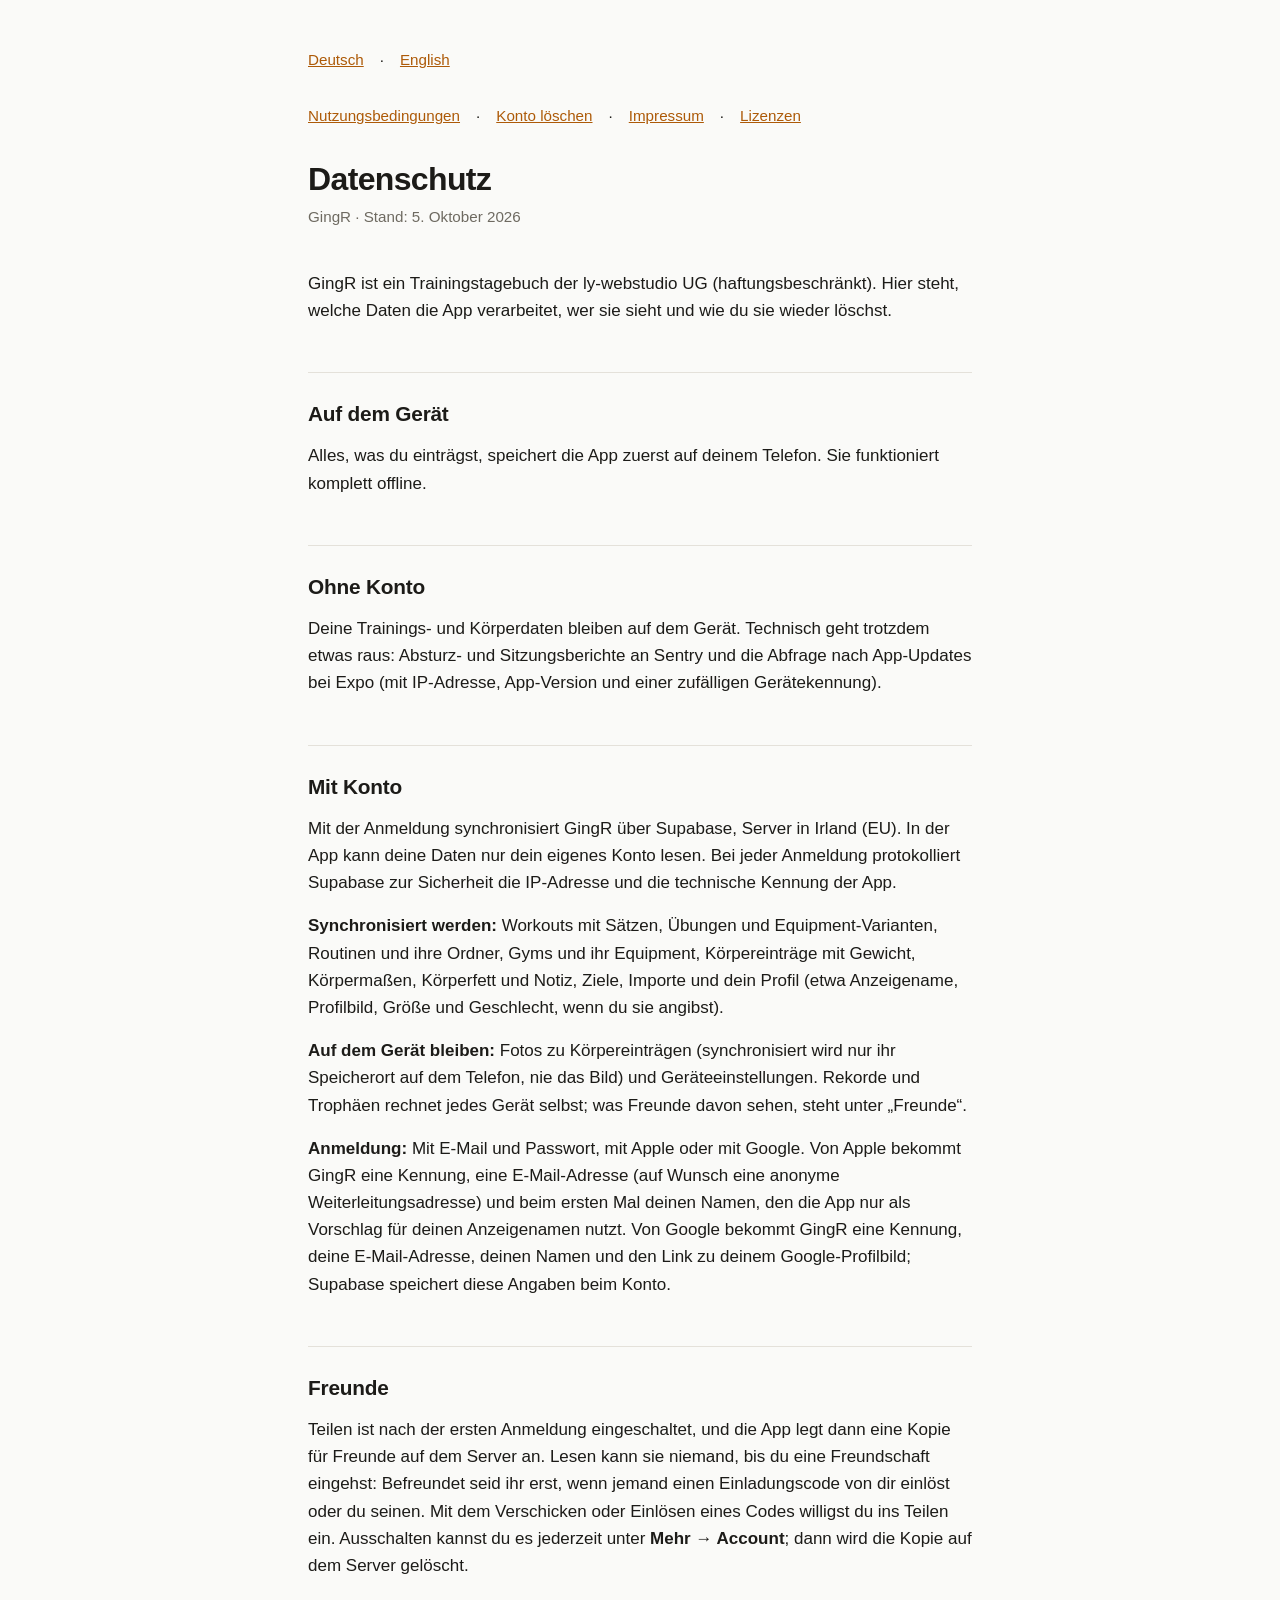
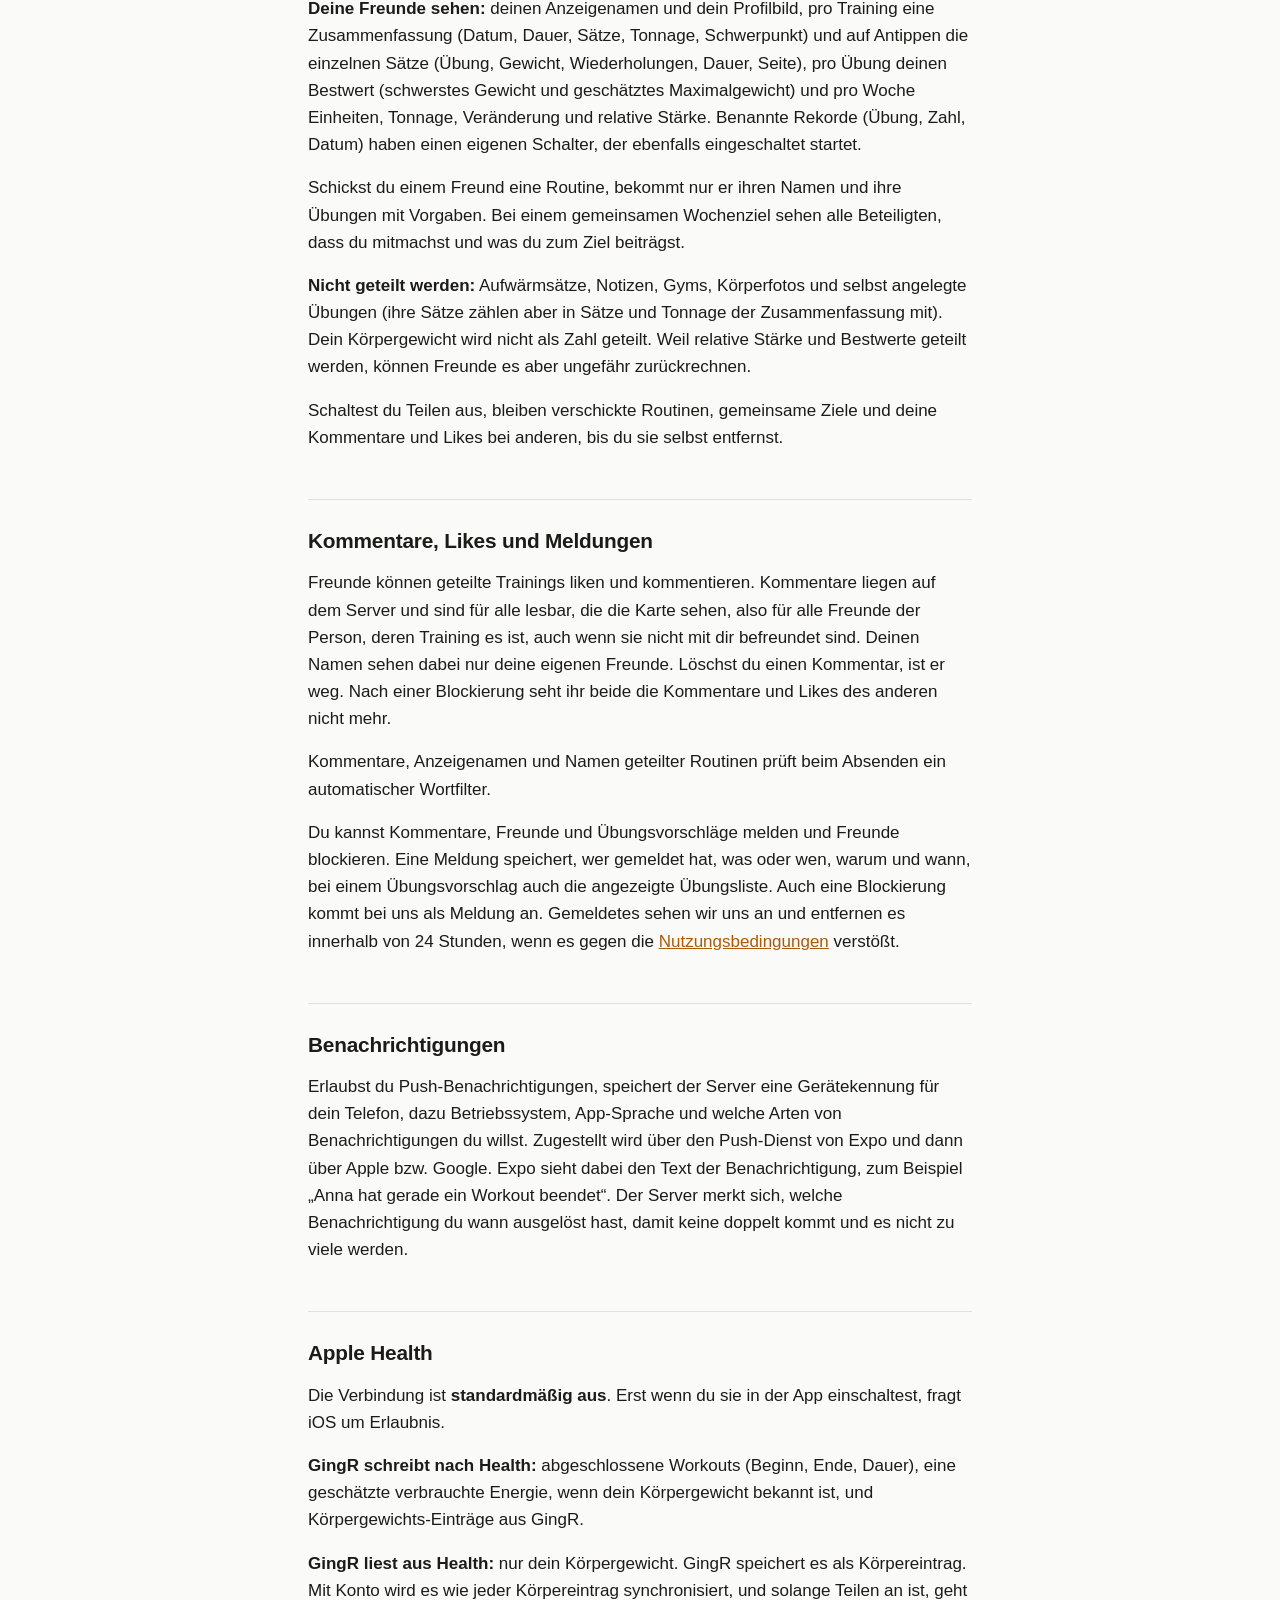
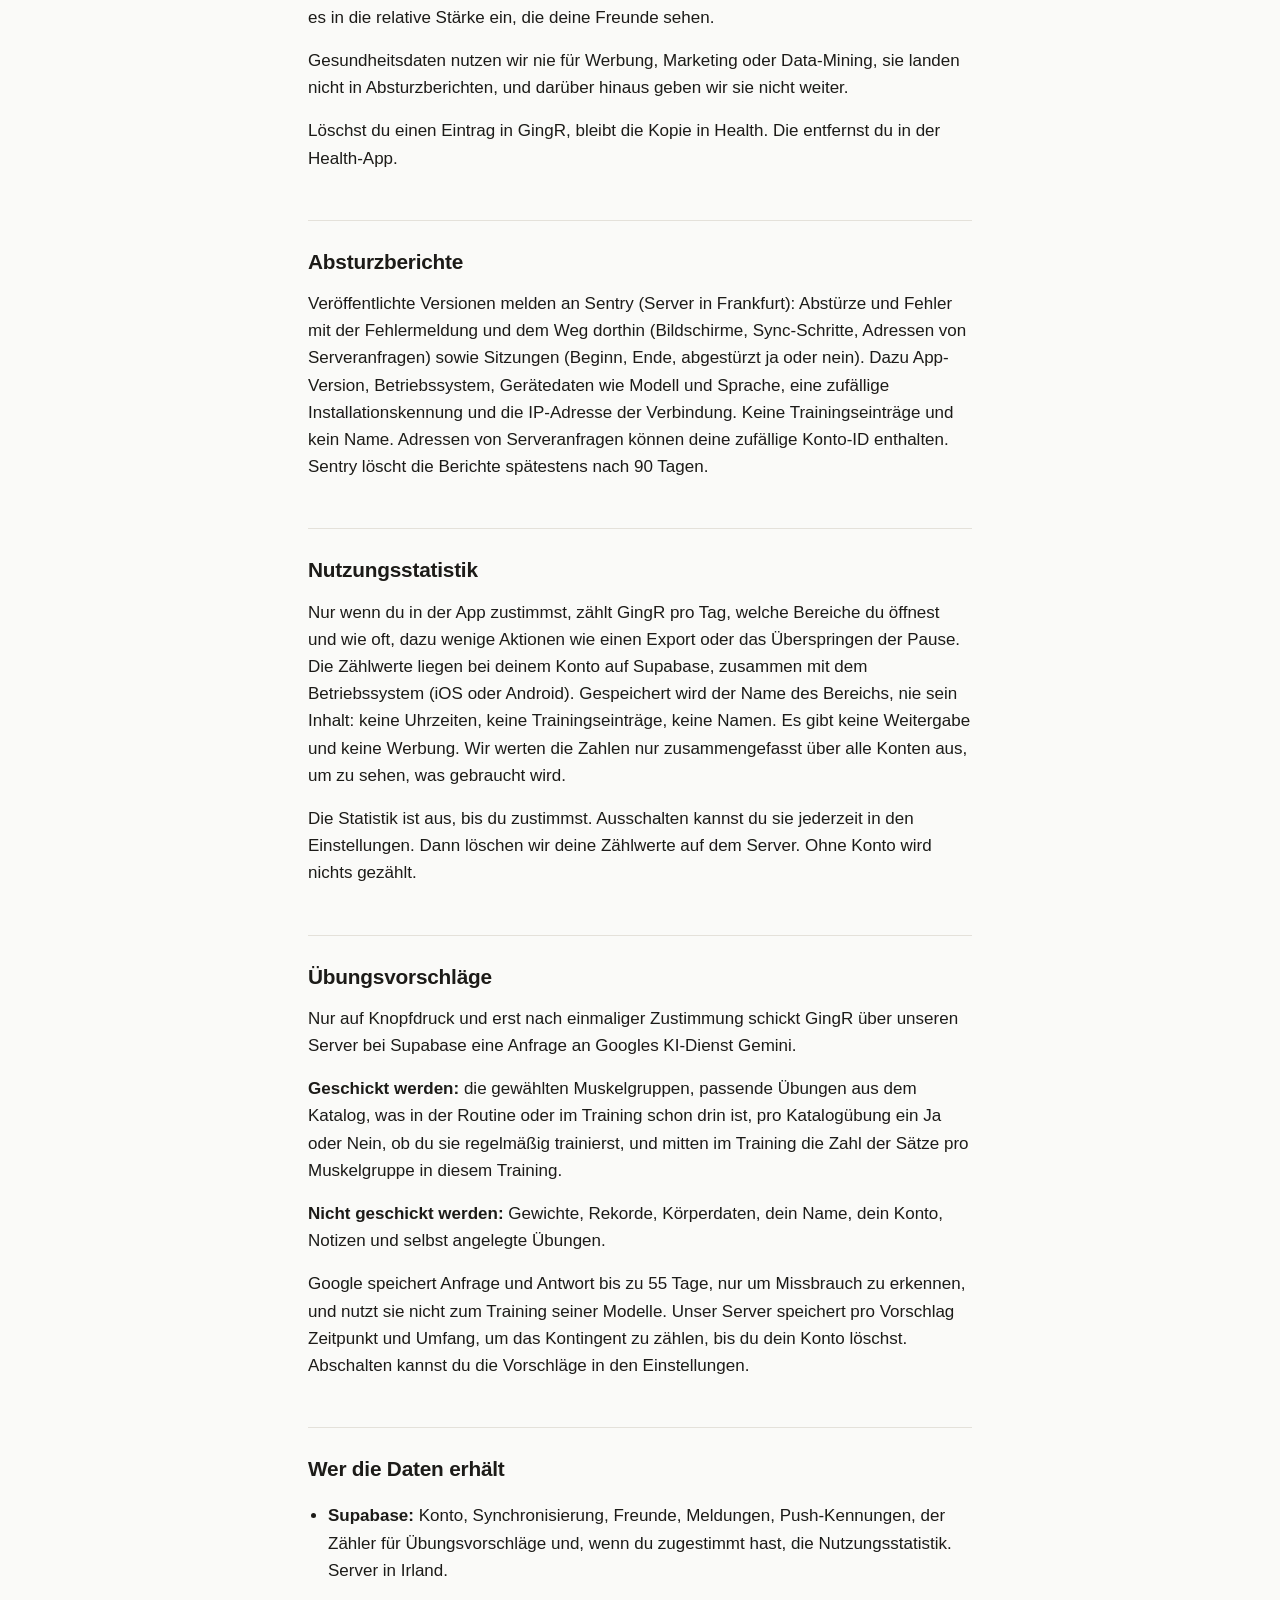
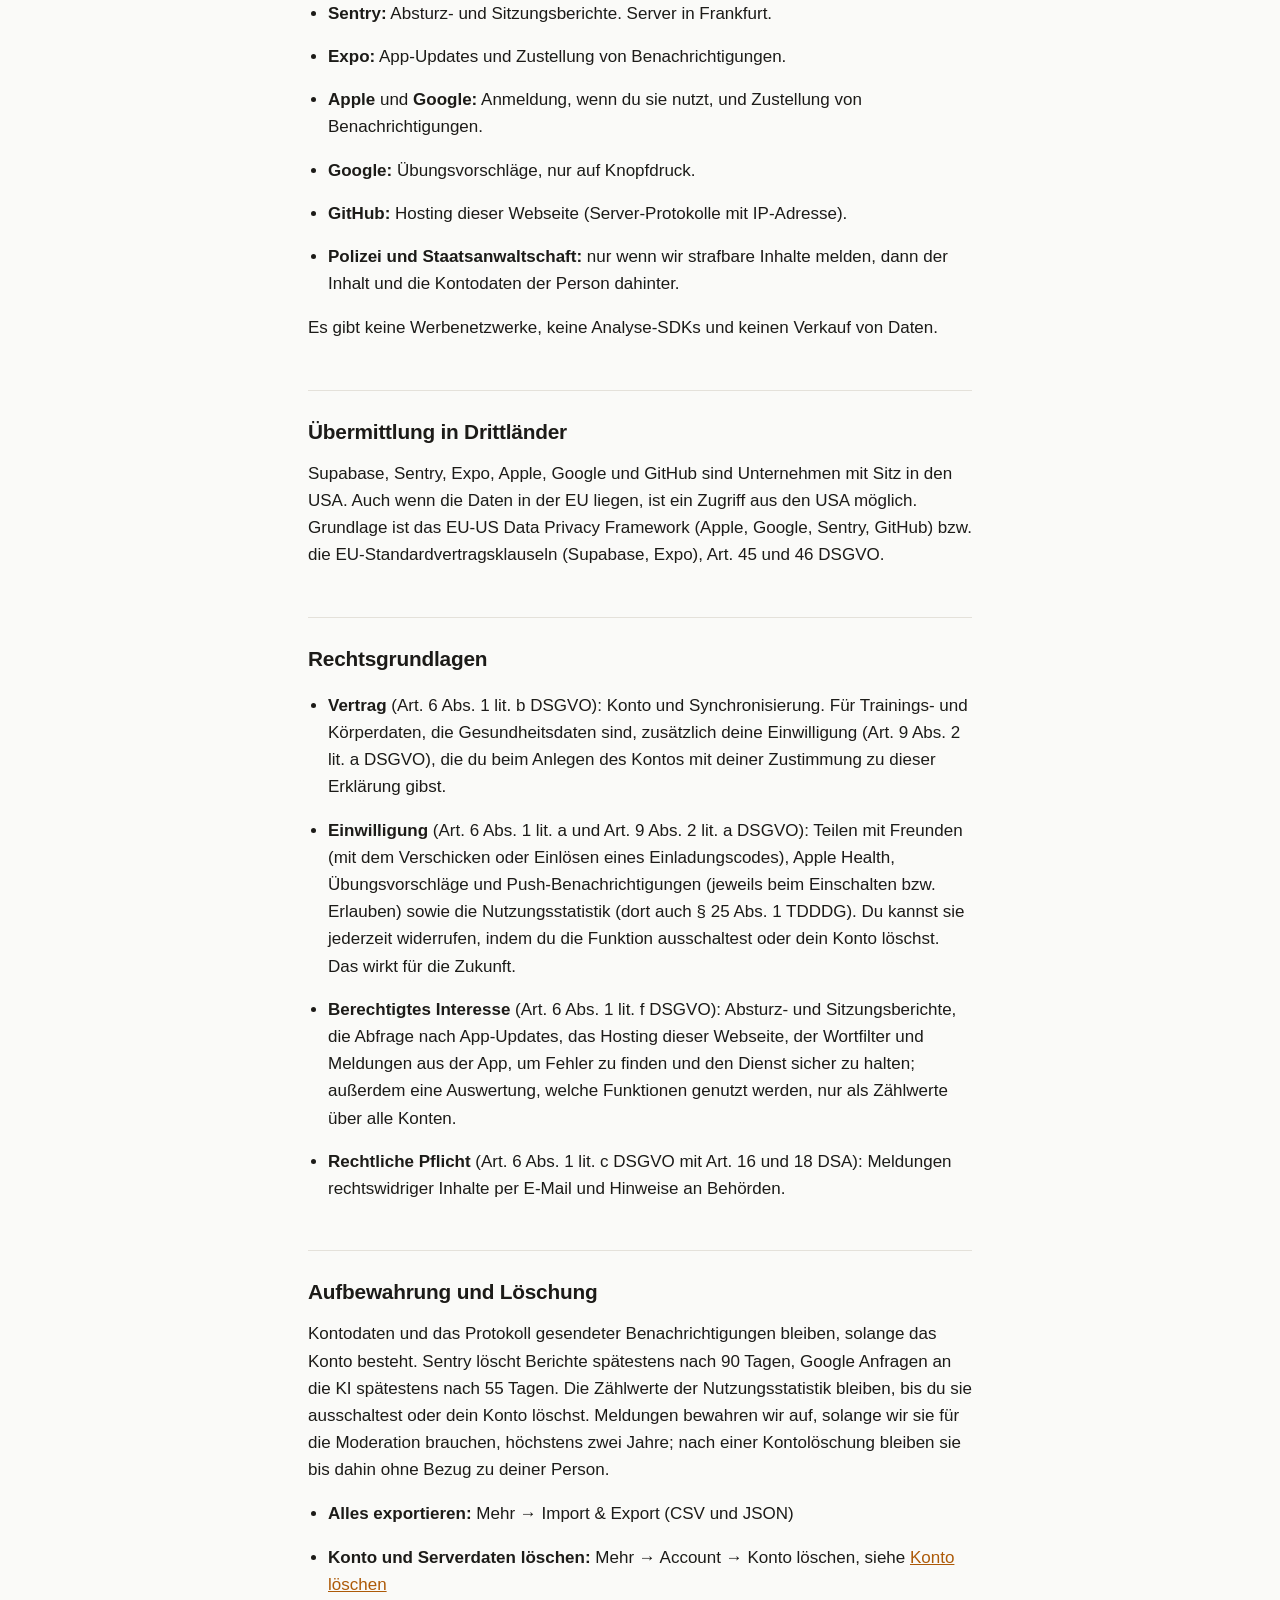
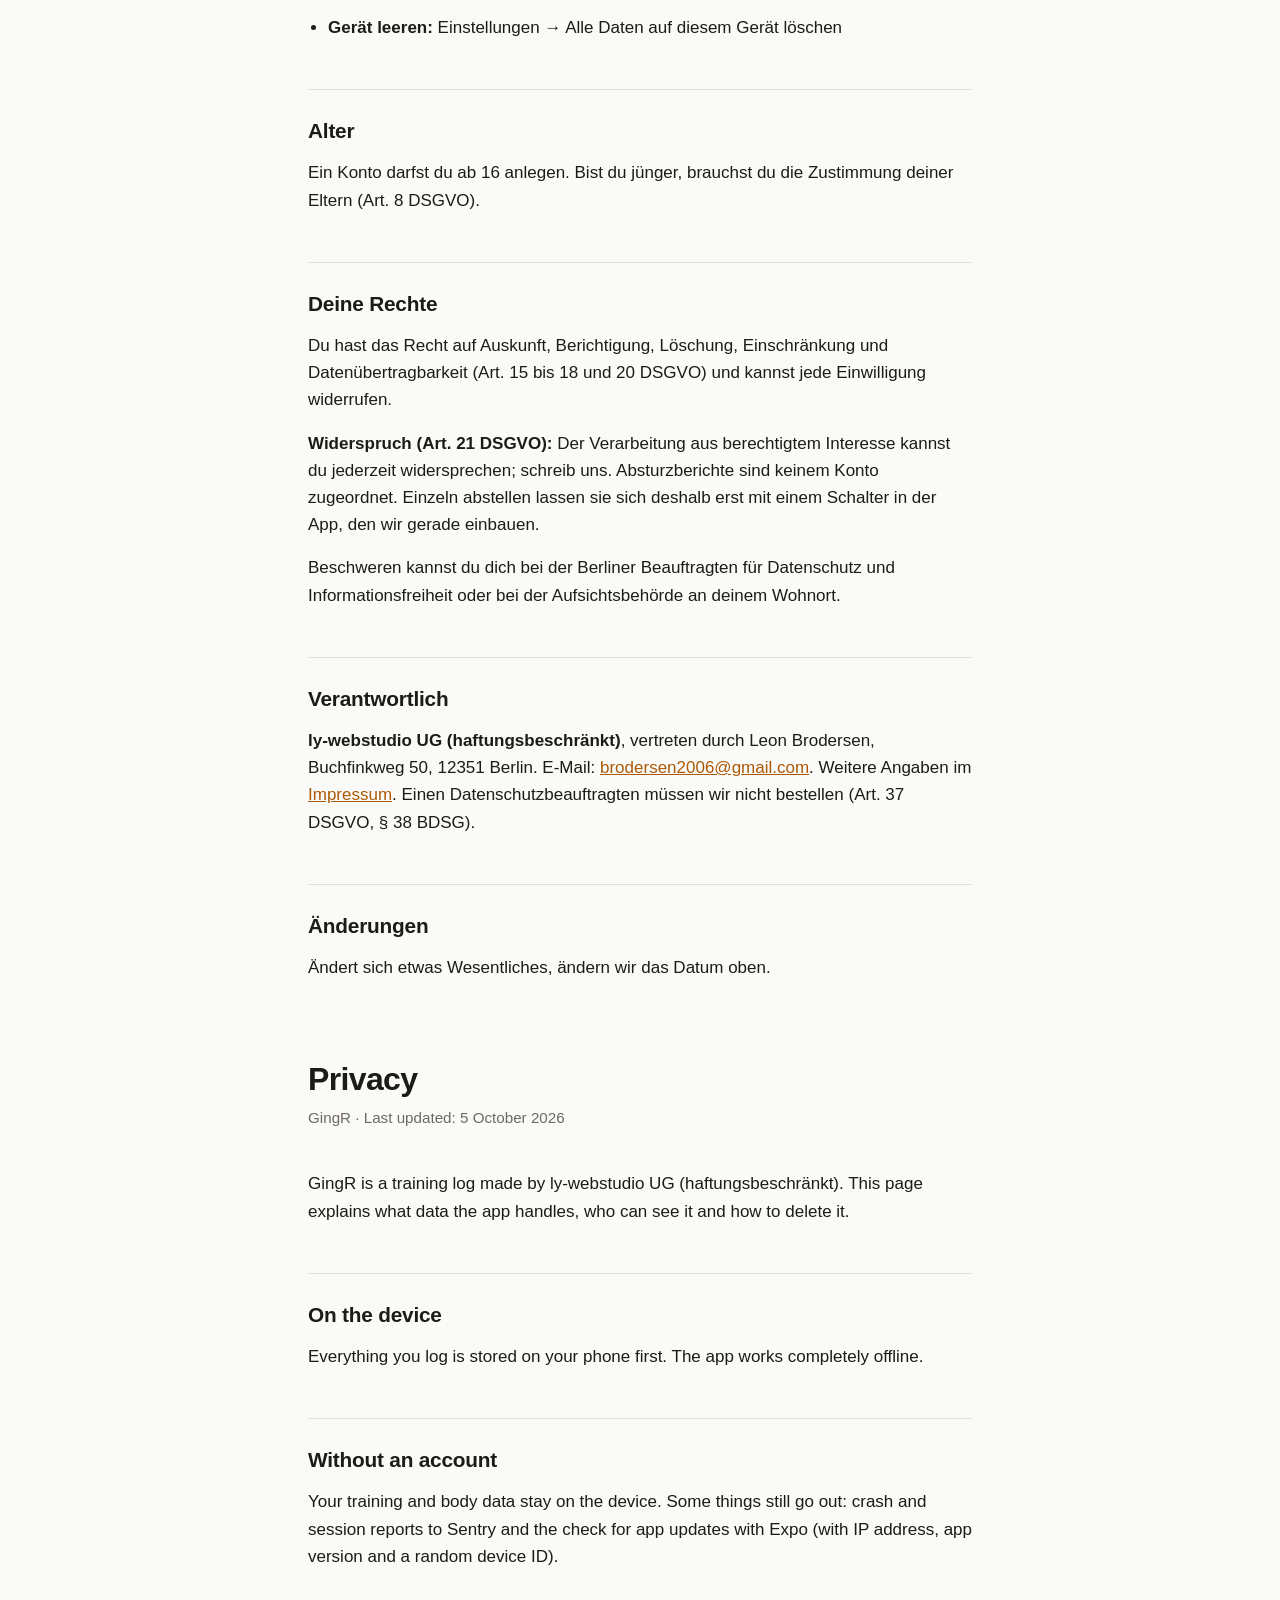
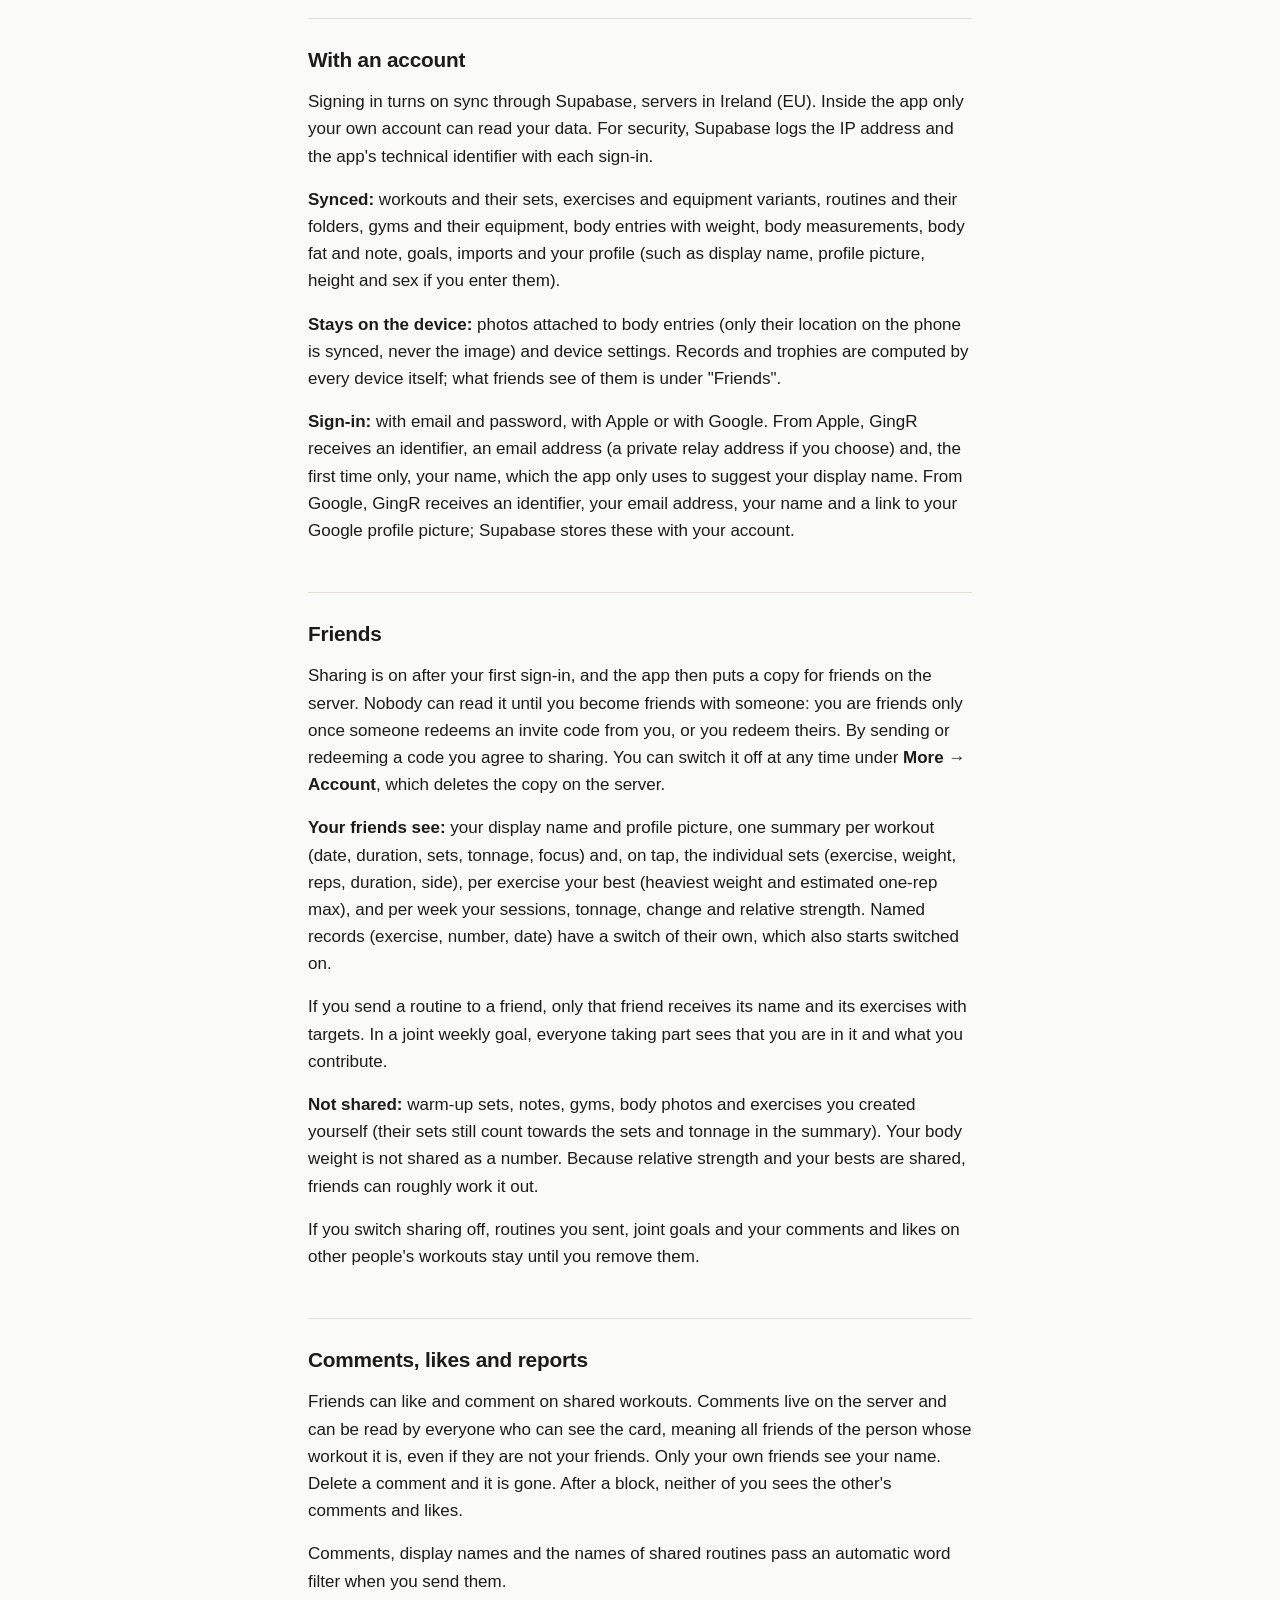
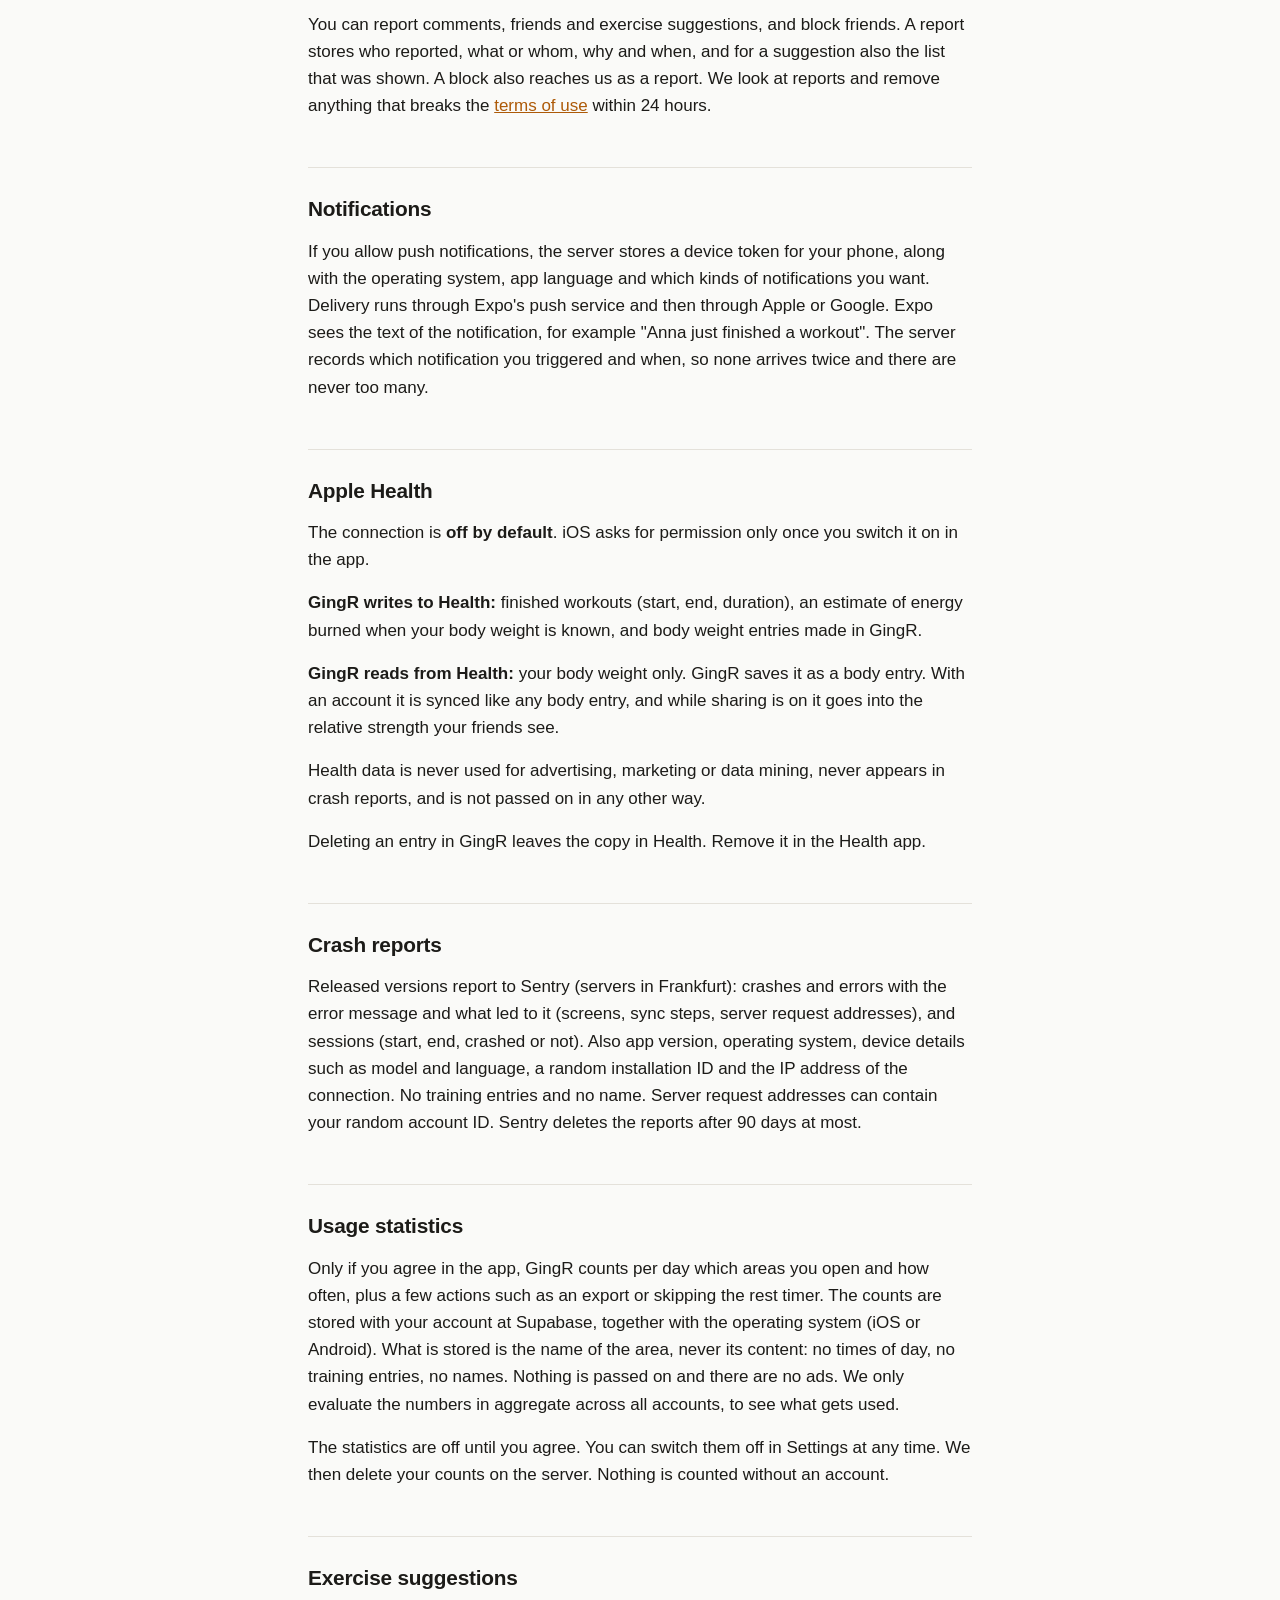
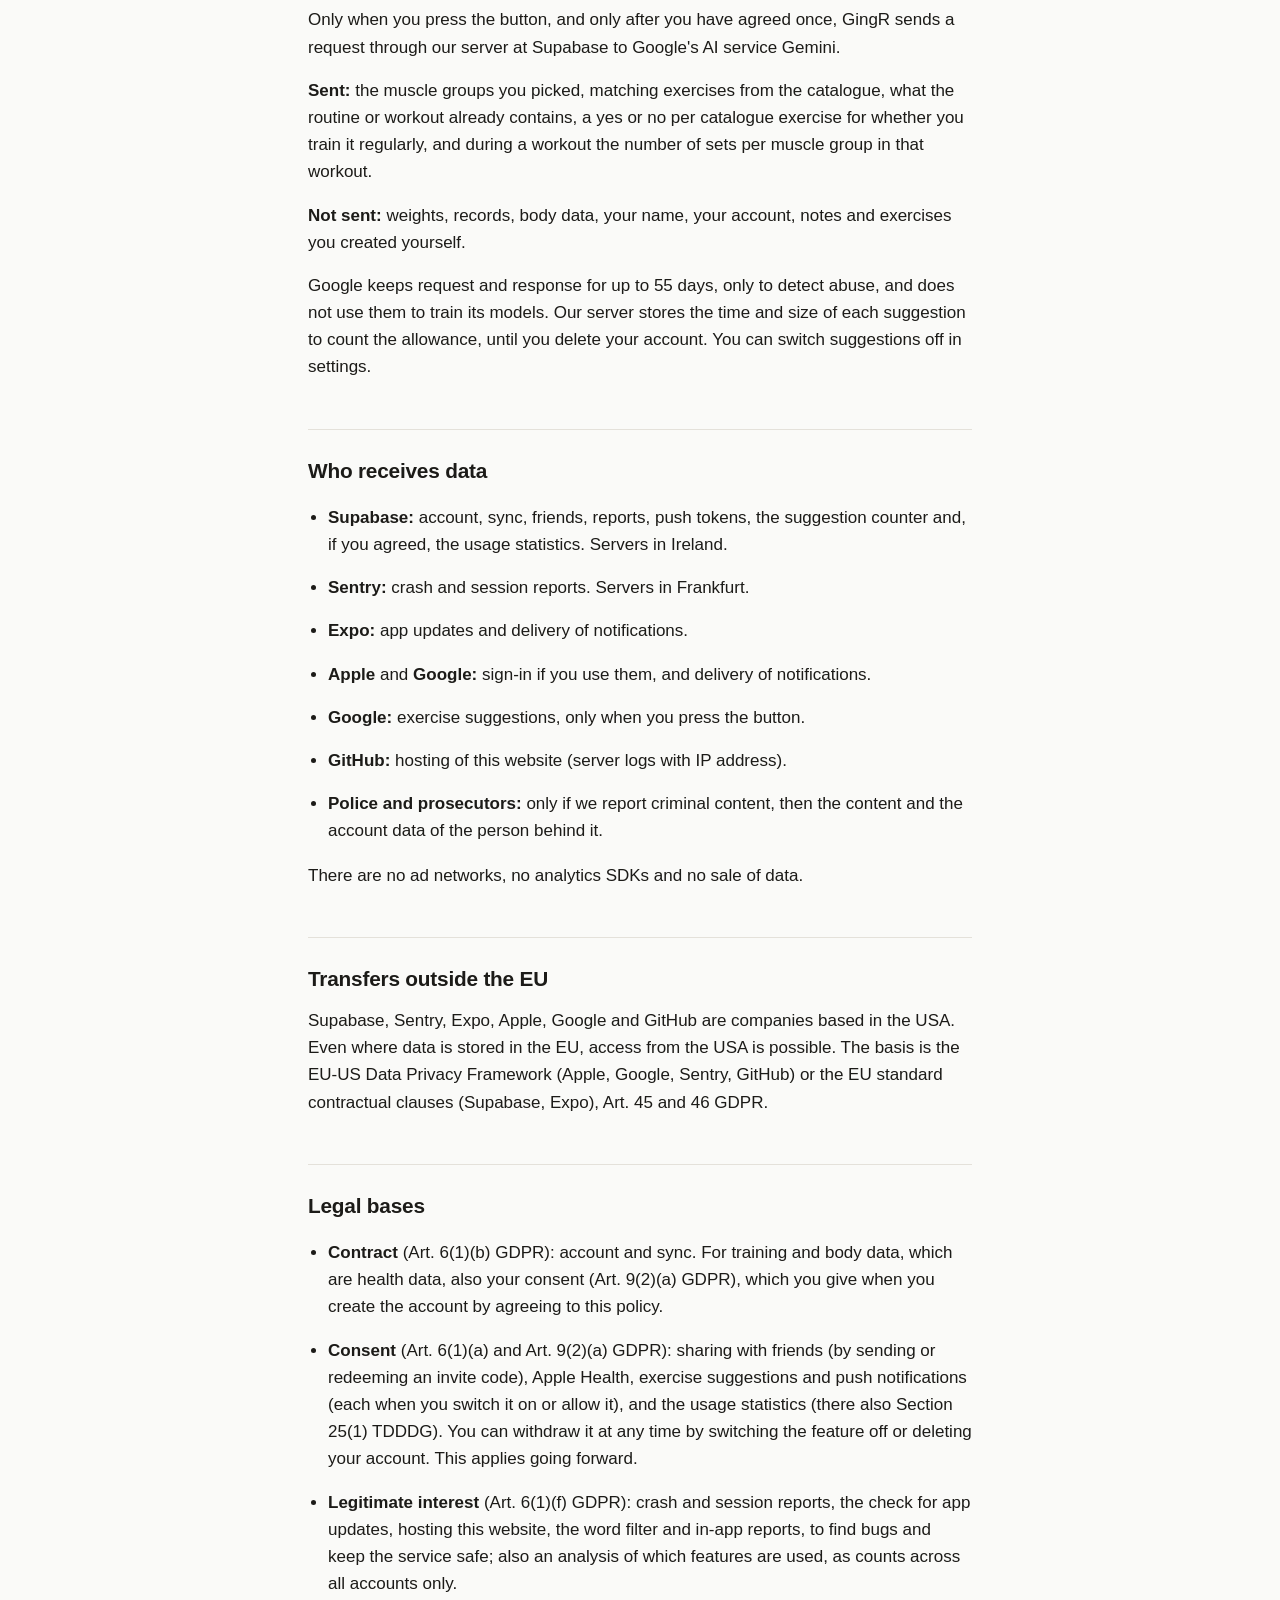
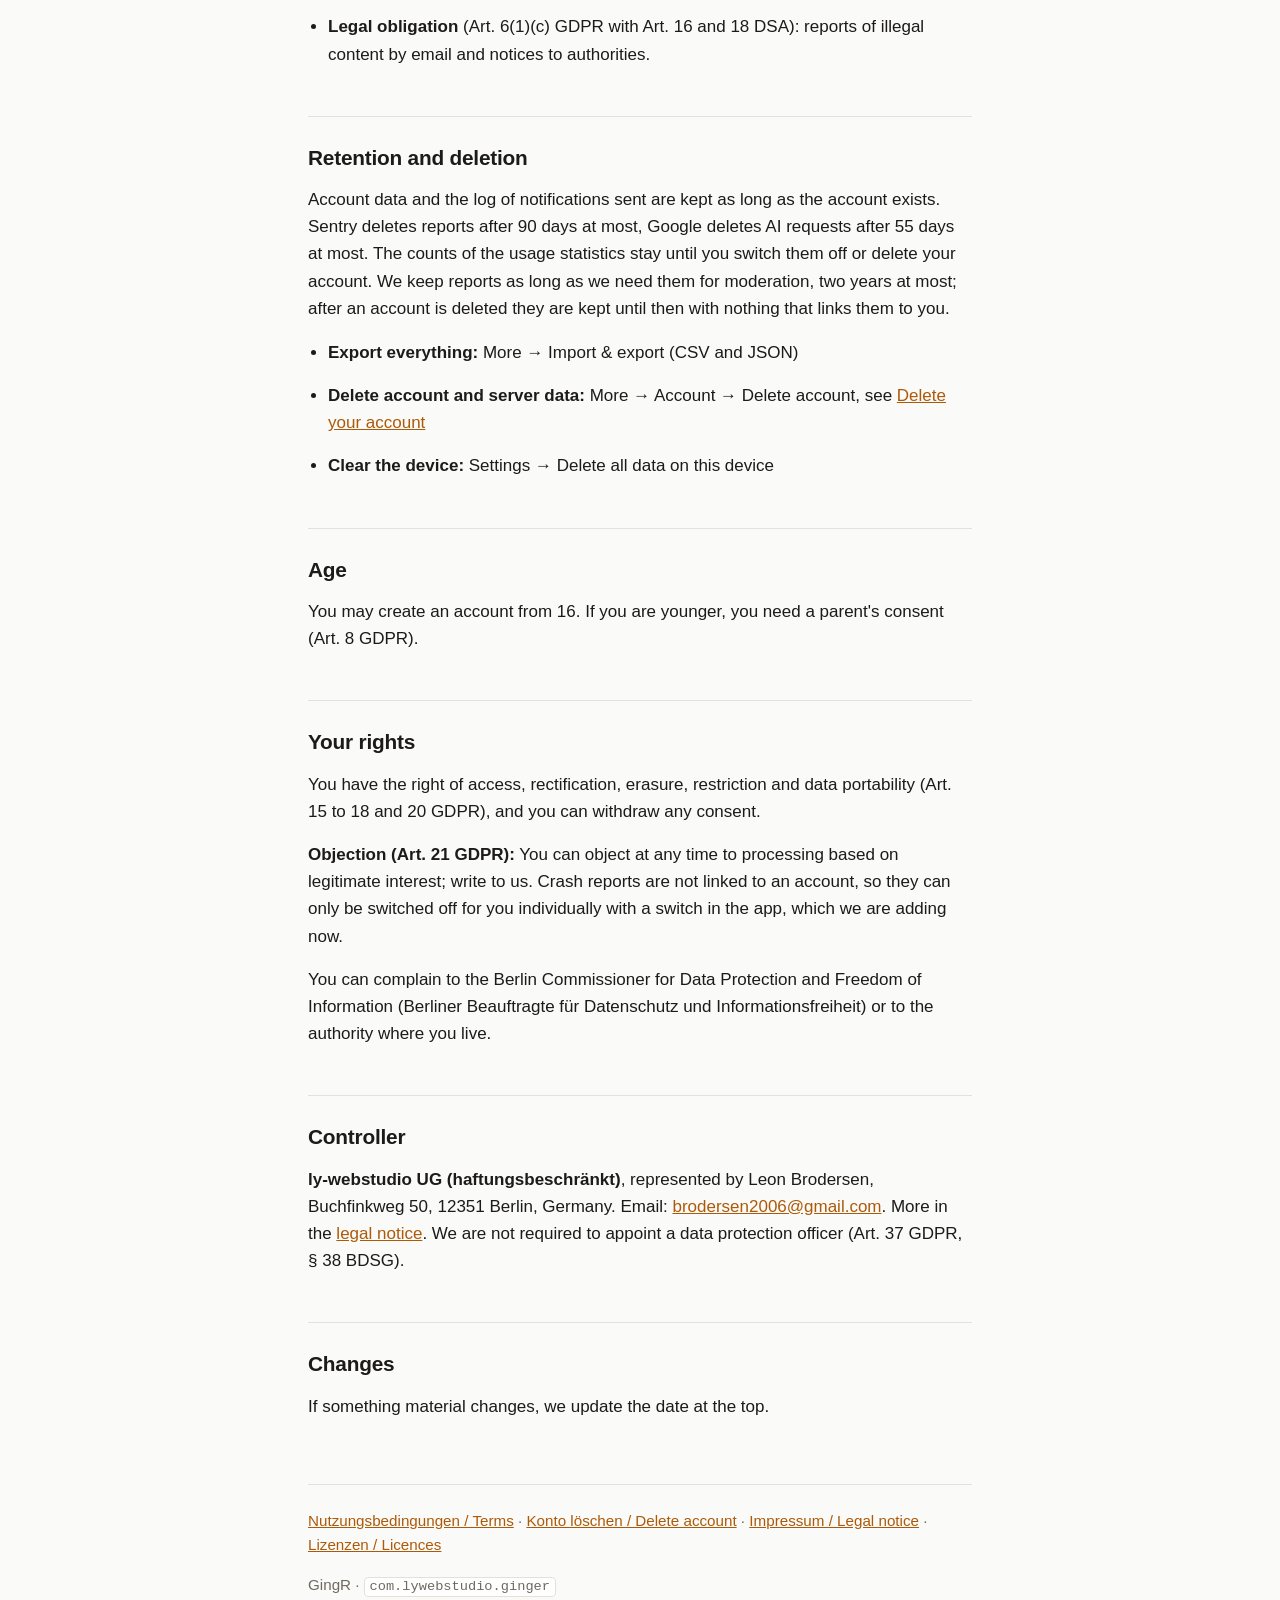
==== commit 60d02b28: "Describe the opt-in usage statistics on the privacy page Co-Authored-By: Claude Opus 5.5 <noreply@an" ====
--- a/index.html
+++ b/index.html
@@ -18,7 +18,7 @@
 </div>
 
 <h1 id="de">Datenschutz</h1>
-<p class="meta">GingR · Stand: 25. September 2026</p>
+<p class="meta">GingR · Stand: 5. Oktober 2026</p>
 
 <p>GingR ist ein Trainingstagebuch der ly-webstudio UG (haftungsbeschränkt). Hier steht, welche
 Daten die App verarbeitet, wer sie sieht und wie du sie wieder löschst.</p>
@@ -114,6 +114,16 @@
 Keine Trainingseinträge und kein Name. Adressen von Serveranfragen können deine zufällige Konto-ID
 enthalten. Sentry löscht die Berichte spätestens nach 90 Tagen.</p>
 
+<h2>Nutzungsstatistik</h2>
+<p>Nur wenn du in der App zustimmst, zählt GingR pro Tag, welche Bereiche du öffnest und wie oft,
+dazu wenige Aktionen wie einen Export oder das Überspringen der Pause. Die Zählwerte liegen bei
+deinem Konto auf Supabase, zusammen mit dem Betriebssystem (iOS oder Android). Gespeichert wird der
+Name des Bereichs, nie sein Inhalt: keine Uhrzeiten, keine Trainingseinträge, keine Namen. Es gibt
+keine Weitergabe und keine Werbung. Wir werten die Zahlen nur zusammengefasst über alle Konten aus,
+um zu sehen, was gebraucht wird.</p>
+<p>Die Statistik ist aus, bis du zustimmst. Ausschalten kannst du sie jederzeit in den
+Einstellungen. Dann löschen wir deine Zählwerte auf dem Server. Ohne Konto wird nichts gezählt.</p>
+
 <h2>Übungsvorschläge</h2>
 <p>Nur auf Knopfdruck und erst nach einmaliger Zustimmung schickt GingR über unseren Server bei
 Supabase eine Anfrage an Googles KI-Dienst Gemini.</p>
@@ -130,8 +140,9 @@
 
 <h2>Wer die Daten erhält</h2>
 <ul>
-  <li><strong>Supabase:</strong> Konto, Synchronisierung, Freunde, Meldungen, Push-Kennungen und
-    der Zähler für Übungsvorschläge. Server in Irland.</li>
+  <li><strong>Supabase:</strong> Konto, Synchronisierung, Freunde, Meldungen, Push-Kennungen, der
+    Zähler für Übungsvorschläge und, wenn du zugestimmt hast, die Nutzungsstatistik. Server in
+    Irland.</li>
   <li><strong>Sentry:</strong> Absturz- und Sitzungsberichte. Server in Frankfurt.</li>
   <li><strong>Expo:</strong> App-Updates und Zustellung von Benachrichtigungen.</li>
   <li><strong>Apple</strong> und <strong>Google:</strong> Anmeldung, wenn du sie nutzt, und
@@ -157,9 +168,9 @@
     Erklärung gibst.</li>
   <li><strong>Einwilligung</strong> (Art. 6 Abs. 1 lit. a und Art. 9 Abs. 2 lit. a DSGVO): Teilen
     mit Freunden (mit dem Verschicken oder Einlösen eines Einladungscodes), Apple Health,
-    Übungsvorschläge und Push-Benachrichtigungen (jeweils beim Einschalten bzw. Erlauben). Du kannst
-    sie jederzeit widerrufen, indem du die Funktion ausschaltest oder dein Konto löschst. Das wirkt
-    für die Zukunft.</li>
+    Übungsvorschläge und Push-Benachrichtigungen (jeweils beim Einschalten bzw. Erlauben) sowie die
+    Nutzungsstatistik (dort auch § 25 Abs. 1 TDDDG). Du kannst sie jederzeit widerrufen, indem du
+    die Funktion ausschaltest oder dein Konto löschst. Das wirkt für die Zukunft.</li>
   <li><strong>Berechtigtes Interesse</strong> (Art. 6 Abs. 1 lit. f DSGVO): Absturz- und
     Sitzungsberichte, die Abfrage nach App-Updates, das Hosting dieser Webseite, der Wortfilter und
     Meldungen aus der App, um Fehler zu finden und den Dienst sicher zu halten; außerdem eine
@@ -171,6 +182,7 @@
 <h2>Aufbewahrung und Löschung</h2>
 <p>Kontodaten und das Protokoll gesendeter Benachrichtigungen bleiben, solange das Konto besteht.
 Sentry löscht Berichte spätestens nach 90 Tagen, Google Anfragen an die KI spätestens nach 55 Tagen.
+Die Zählwerte der Nutzungsstatistik bleiben, bis du sie ausschaltest oder dein Konto löschst.
 Meldungen bewahren wir auf, solange wir sie für die Moderation brauchen, höchstens zwei Jahre; nach
 einer Kontolöschung bleiben sie bis dahin ohne Bezug zu deiner Person.</p>
 <ul>
@@ -205,7 +217,7 @@
 
 
 <h1 id="en" style="margin-top:5rem">Privacy</h1>
-<p class="meta">GingR · Last updated: 25 September 2026</p>
+<p class="meta">GingR · Last updated: 5 October 2026</p>
 
 <p>GingR is a training log made by ly-webstudio UG (haftungsbeschränkt). This page explains what
 data the app handles, who can see it and how to delete it.</p>
@@ -295,6 +307,16 @@
 name. Server request addresses can contain your random account ID. Sentry deletes the reports after
 90 days at most.</p>
 
+<h2>Usage statistics</h2>
+<p>Only if you agree in the app, GingR counts per day which areas you open and how often, plus a few
+actions such as an export or skipping the rest timer. The counts are stored with your account at
+Supabase, together with the operating system (iOS or Android). What is stored is the name of the
+area, never its content: no times of day, no training entries, no names. Nothing is passed on and
+there are no ads. We only evaluate the numbers in aggregate across all accounts, to see what gets
+used.</p>
+<p>The statistics are off until you agree. You can switch them off in Settings at any time. We then
+delete your counts on the server. Nothing is counted without an account.</p>
+
 <h2>Exercise suggestions</h2>
 <p>Only when you press the button, and only after you have agreed once, GingR sends a request
 through our server at Supabase to Google's AI service Gemini.</p>
@@ -309,8 +331,8 @@
 
 <h2>Who receives data</h2>
 <ul>
-  <li><strong>Supabase:</strong> account, sync, friends, reports, push tokens and the suggestion
-    counter. Servers in Ireland.</li>
+  <li><strong>Supabase:</strong> account, sync, friends, reports, push tokens, the suggestion
+    counter and, if you agreed, the usage statistics. Servers in Ireland.</li>
   <li><strong>Sentry:</strong> crash and session reports. Servers in Frankfurt.</li>
   <li><strong>Expo:</strong> app updates and delivery of notifications.</li>
   <li><strong>Apple</strong> and <strong>Google:</strong> sign-in if you use them, and delivery of
@@ -335,8 +357,9 @@
     account by agreeing to this policy.</li>
   <li><strong>Consent</strong> (Art. 6(1)(a) and Art. 9(2)(a) GDPR): sharing with friends (by
     sending or redeeming an invite code), Apple Health, exercise suggestions and push notifications
-    (each when you switch it on or allow it). You can withdraw it at any time by switching the
-    feature off or deleting your account. This applies going forward.</li>
+    (each when you switch it on or allow it), and the usage statistics (there also Section 25(1)
+    TDDDG). You can withdraw it at any time by switching the feature off or deleting your account.
+    This applies going forward.</li>
   <li><strong>Legitimate interest</strong> (Art. 6(1)(f) GDPR): crash and session reports, the check
     for app updates, hosting this website, the word filter and in-app reports, to find bugs and keep
     the service safe; also an analysis of which features are used, as counts across all accounts
@@ -347,7 +370,8 @@
 
 <h2>Retention and deletion</h2>
 <p>Account data and the log of notifications sent are kept as long as the account exists. Sentry
-deletes reports after 90 days at most, Google deletes AI requests after 55 days at most. We keep
+deletes reports after 90 days at most, Google deletes AI requests after 55 days at most. The counts
+of the usage statistics stay until you switch them off or delete your account. We keep
 reports as long as we need them for moderation, two years at most; after an account is deleted they
 are kept until then with nothing that links them to you.</p>
 <ul>
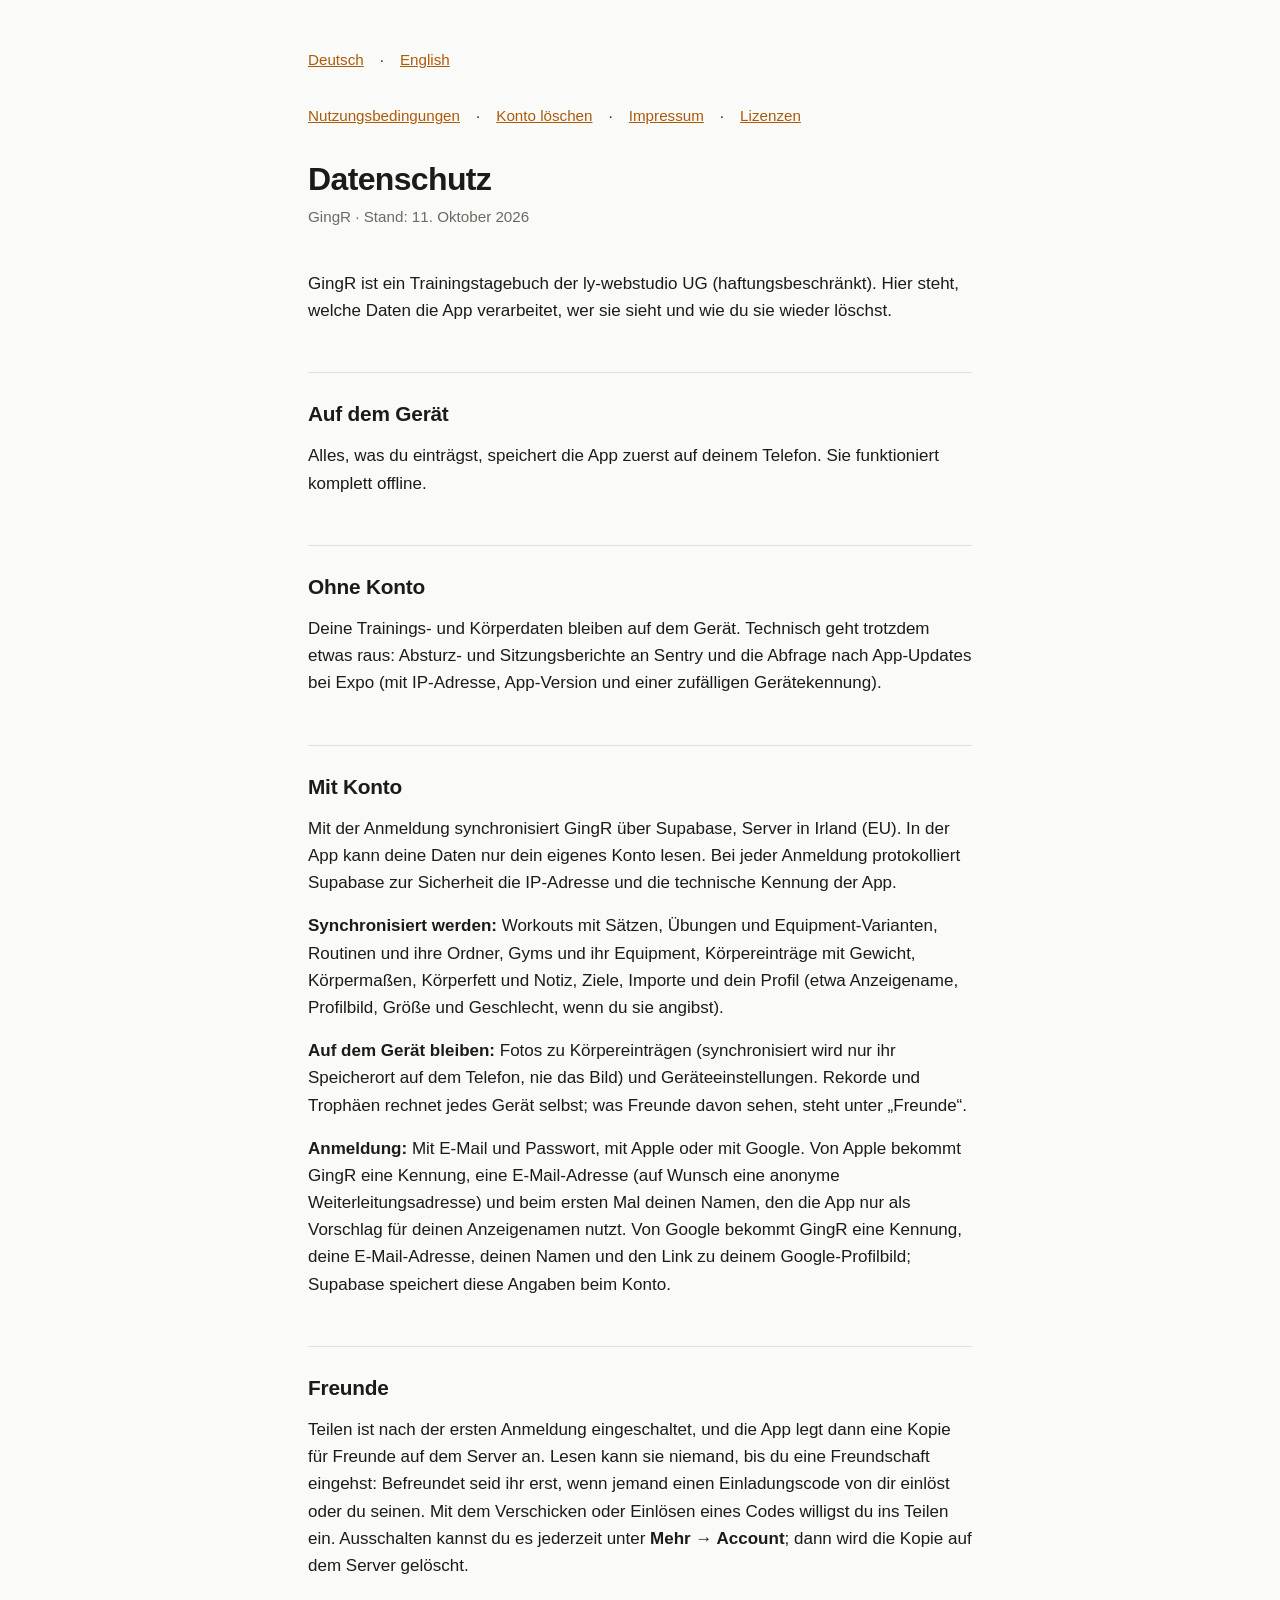
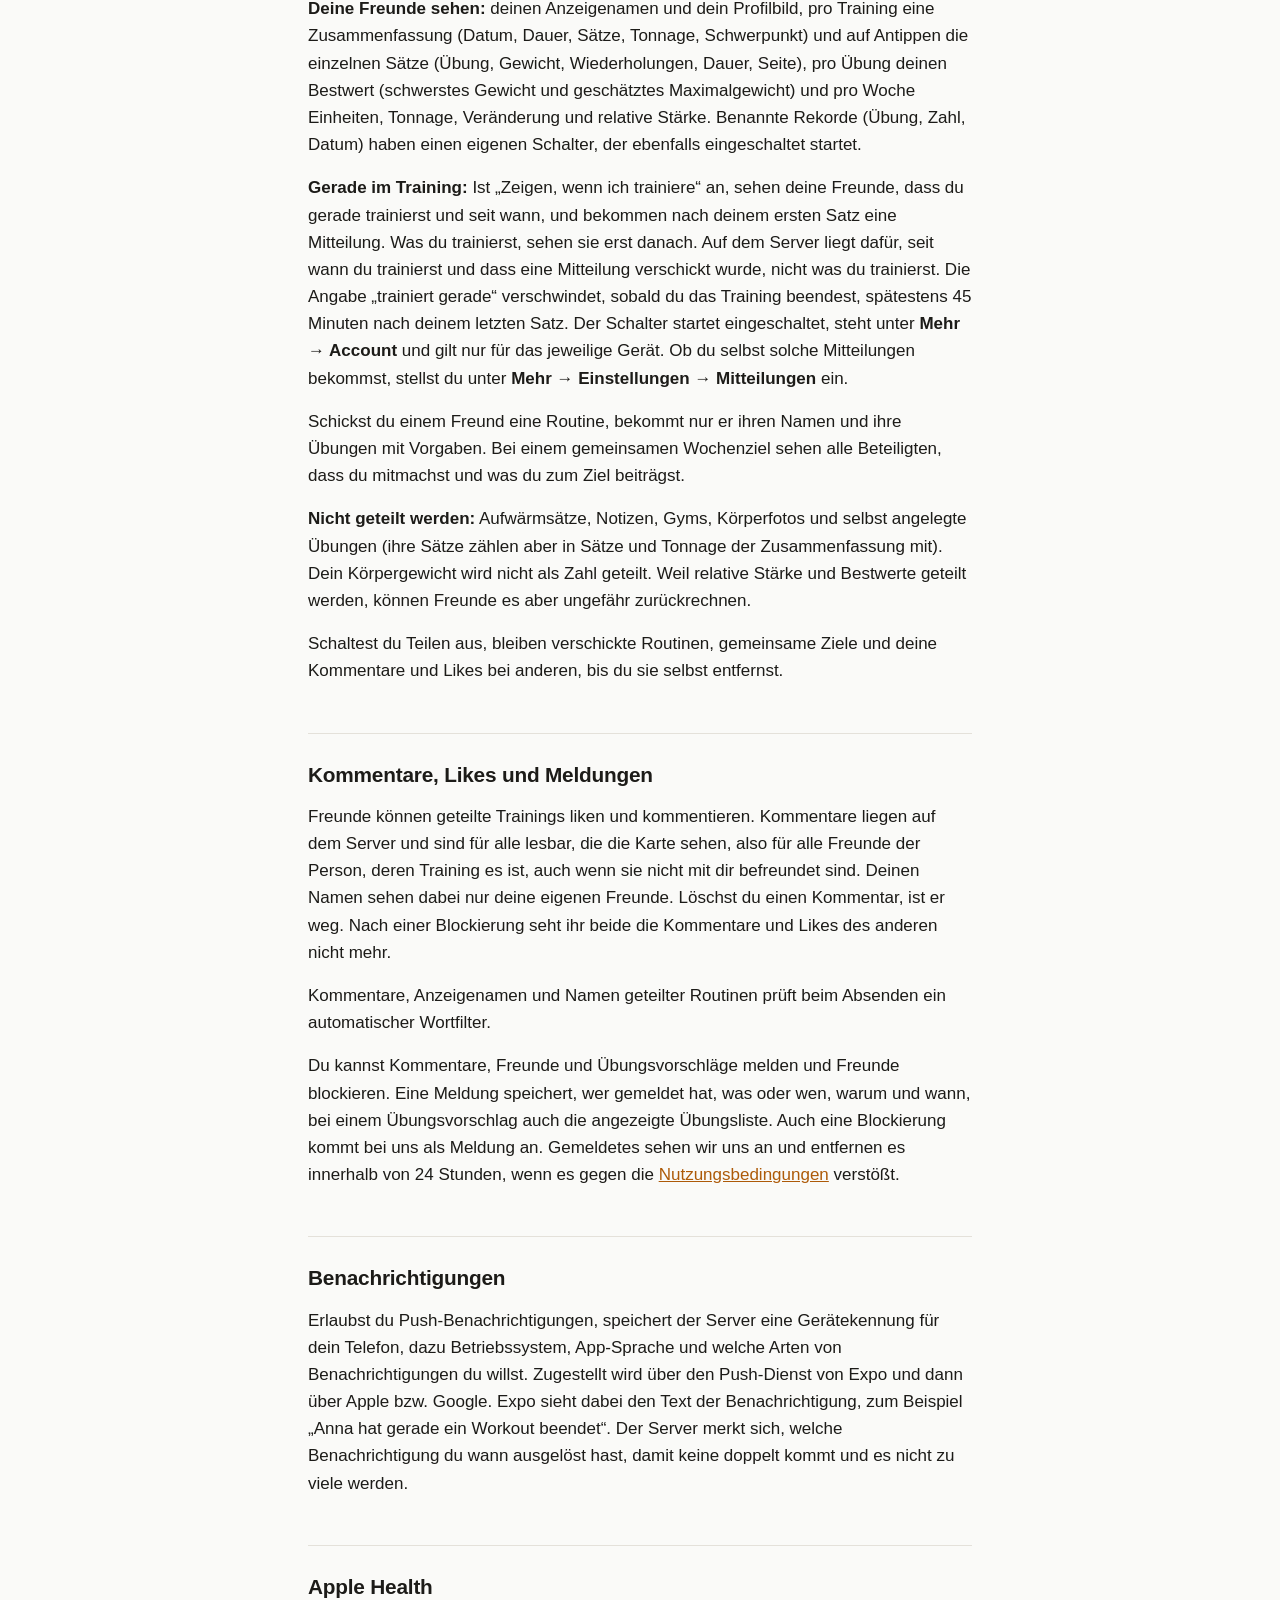
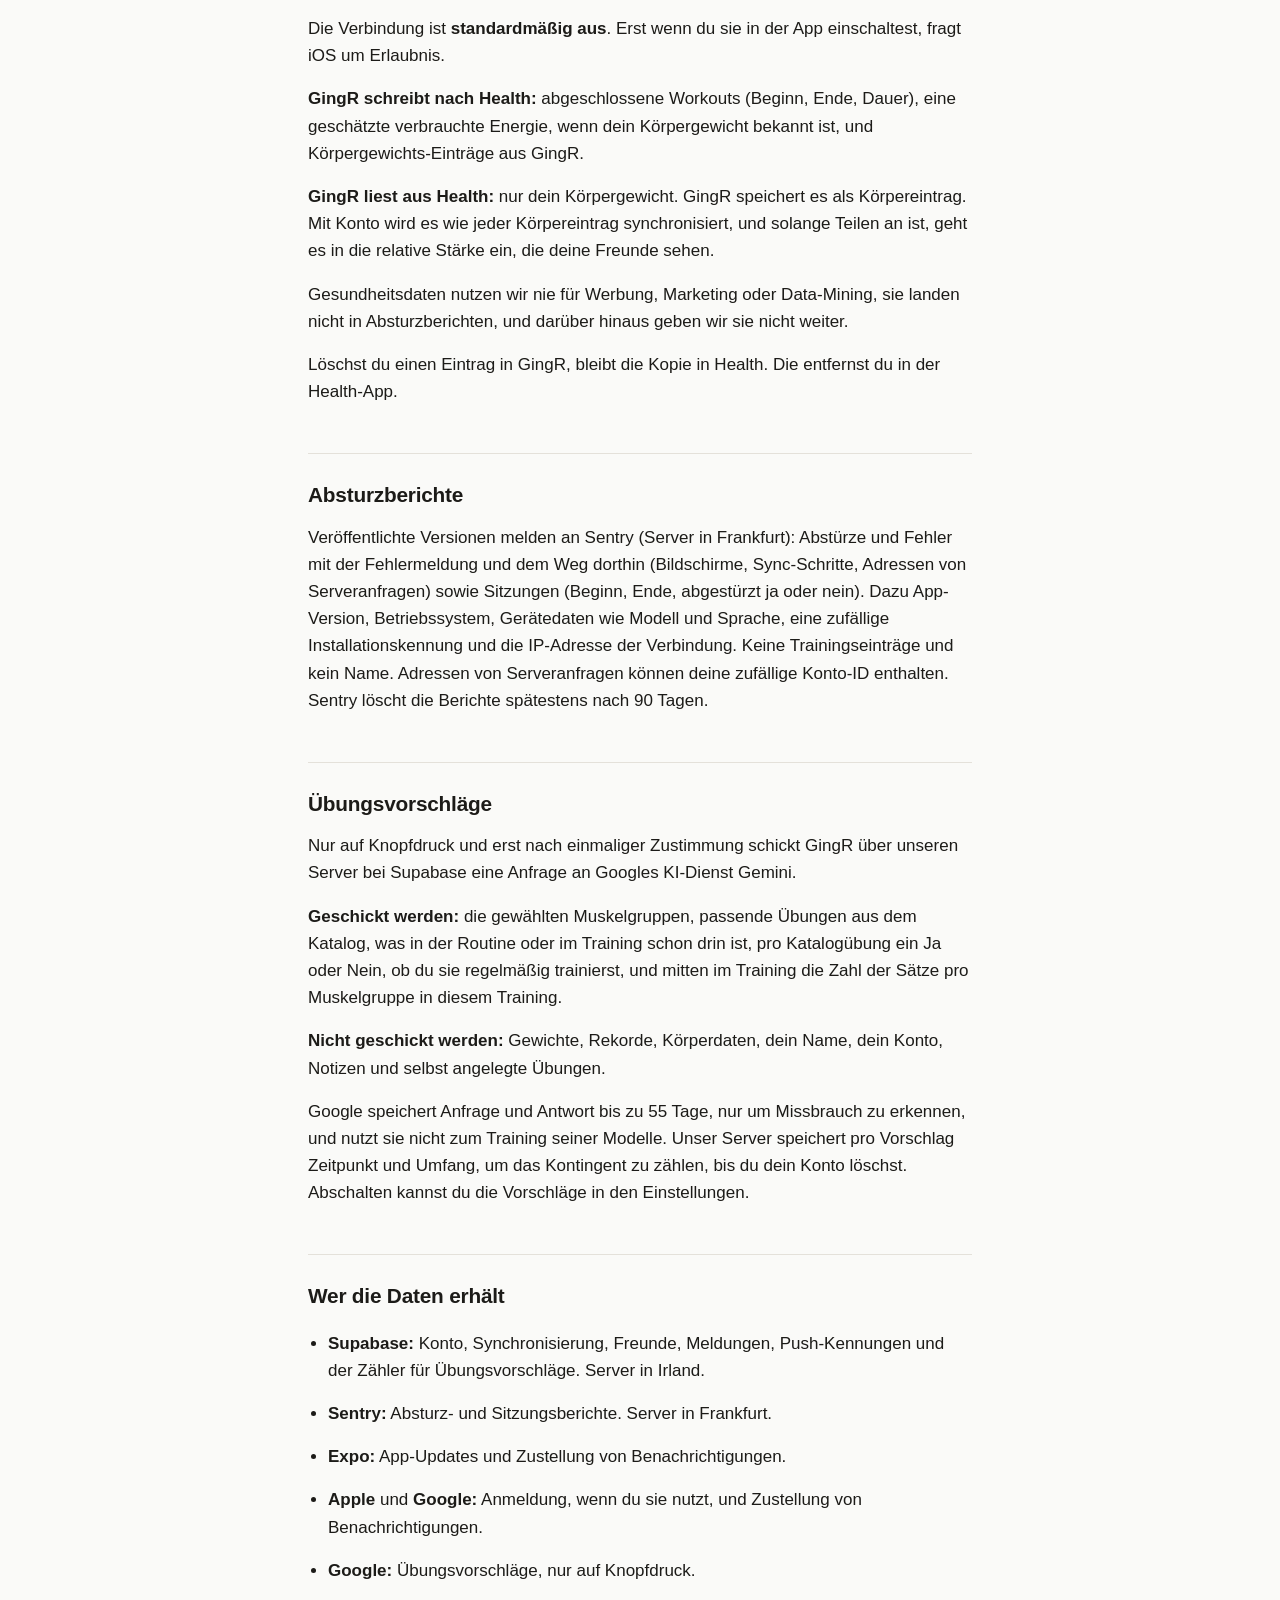
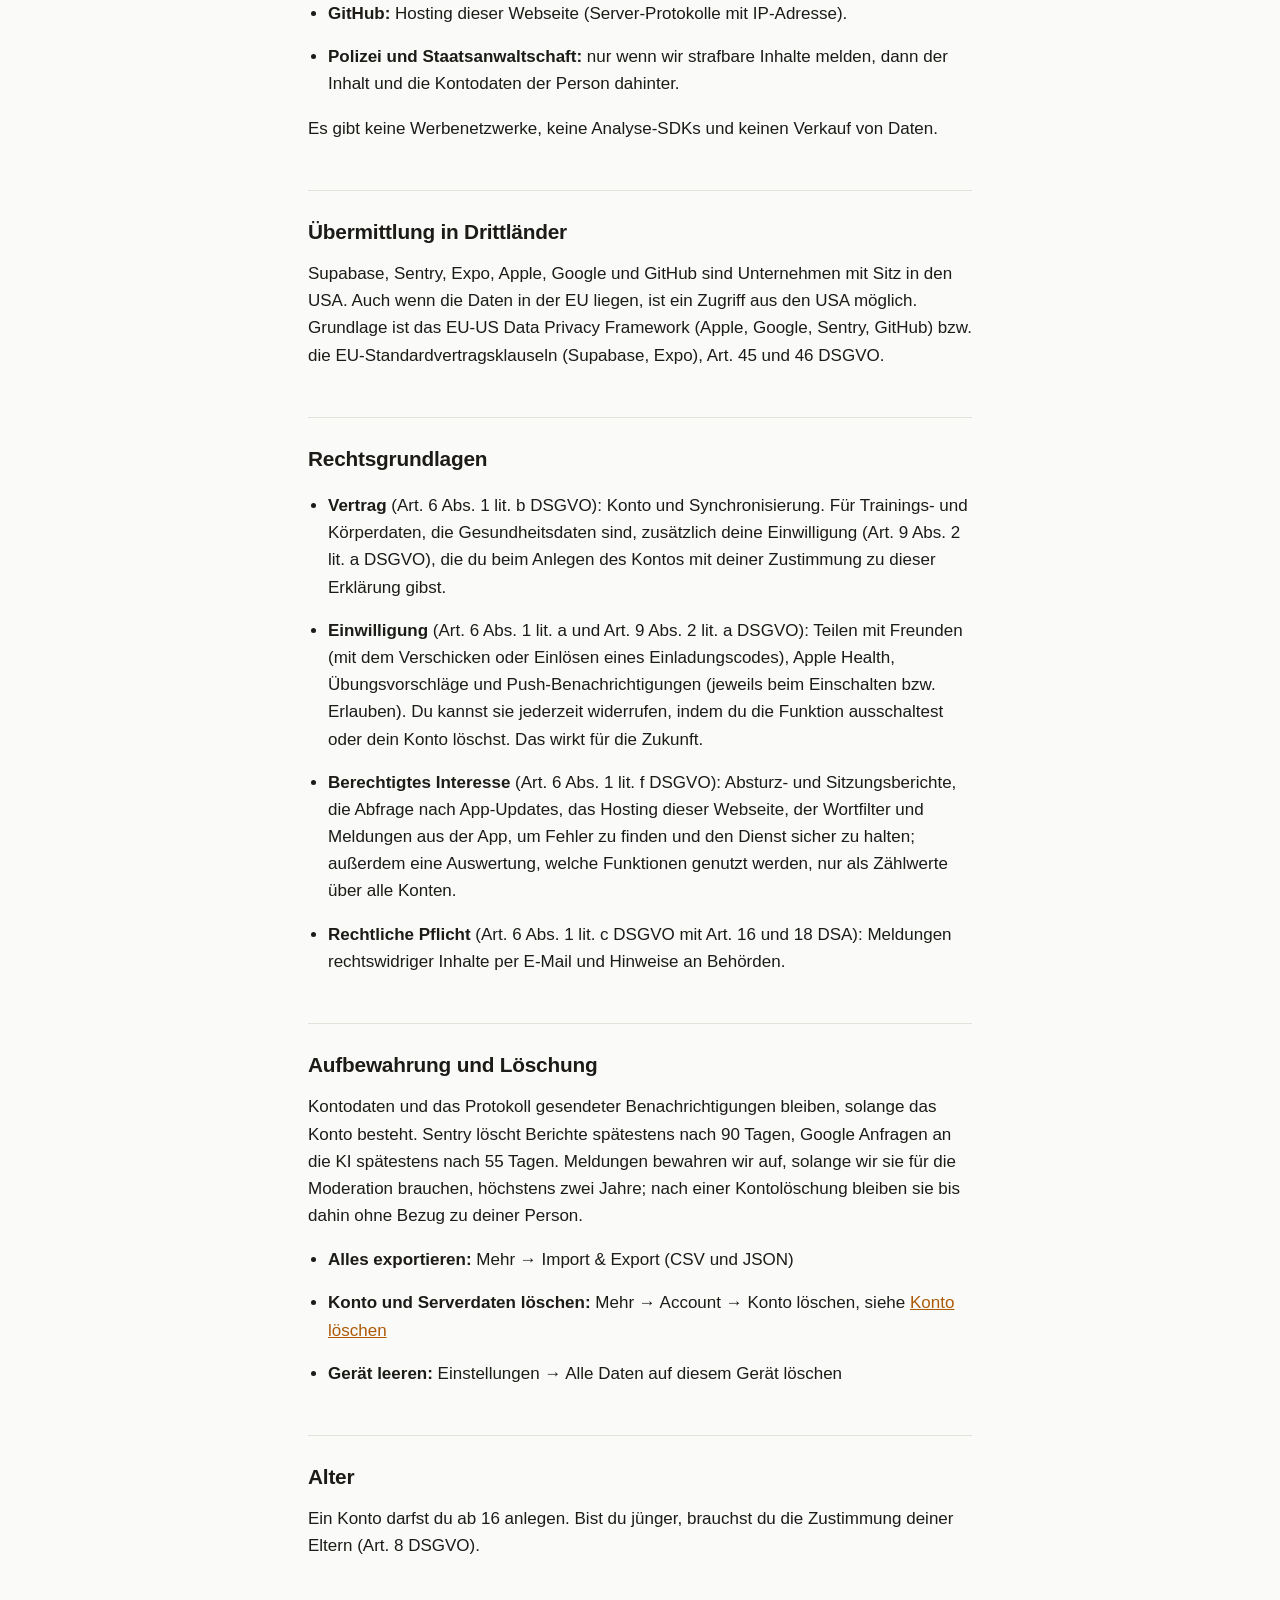
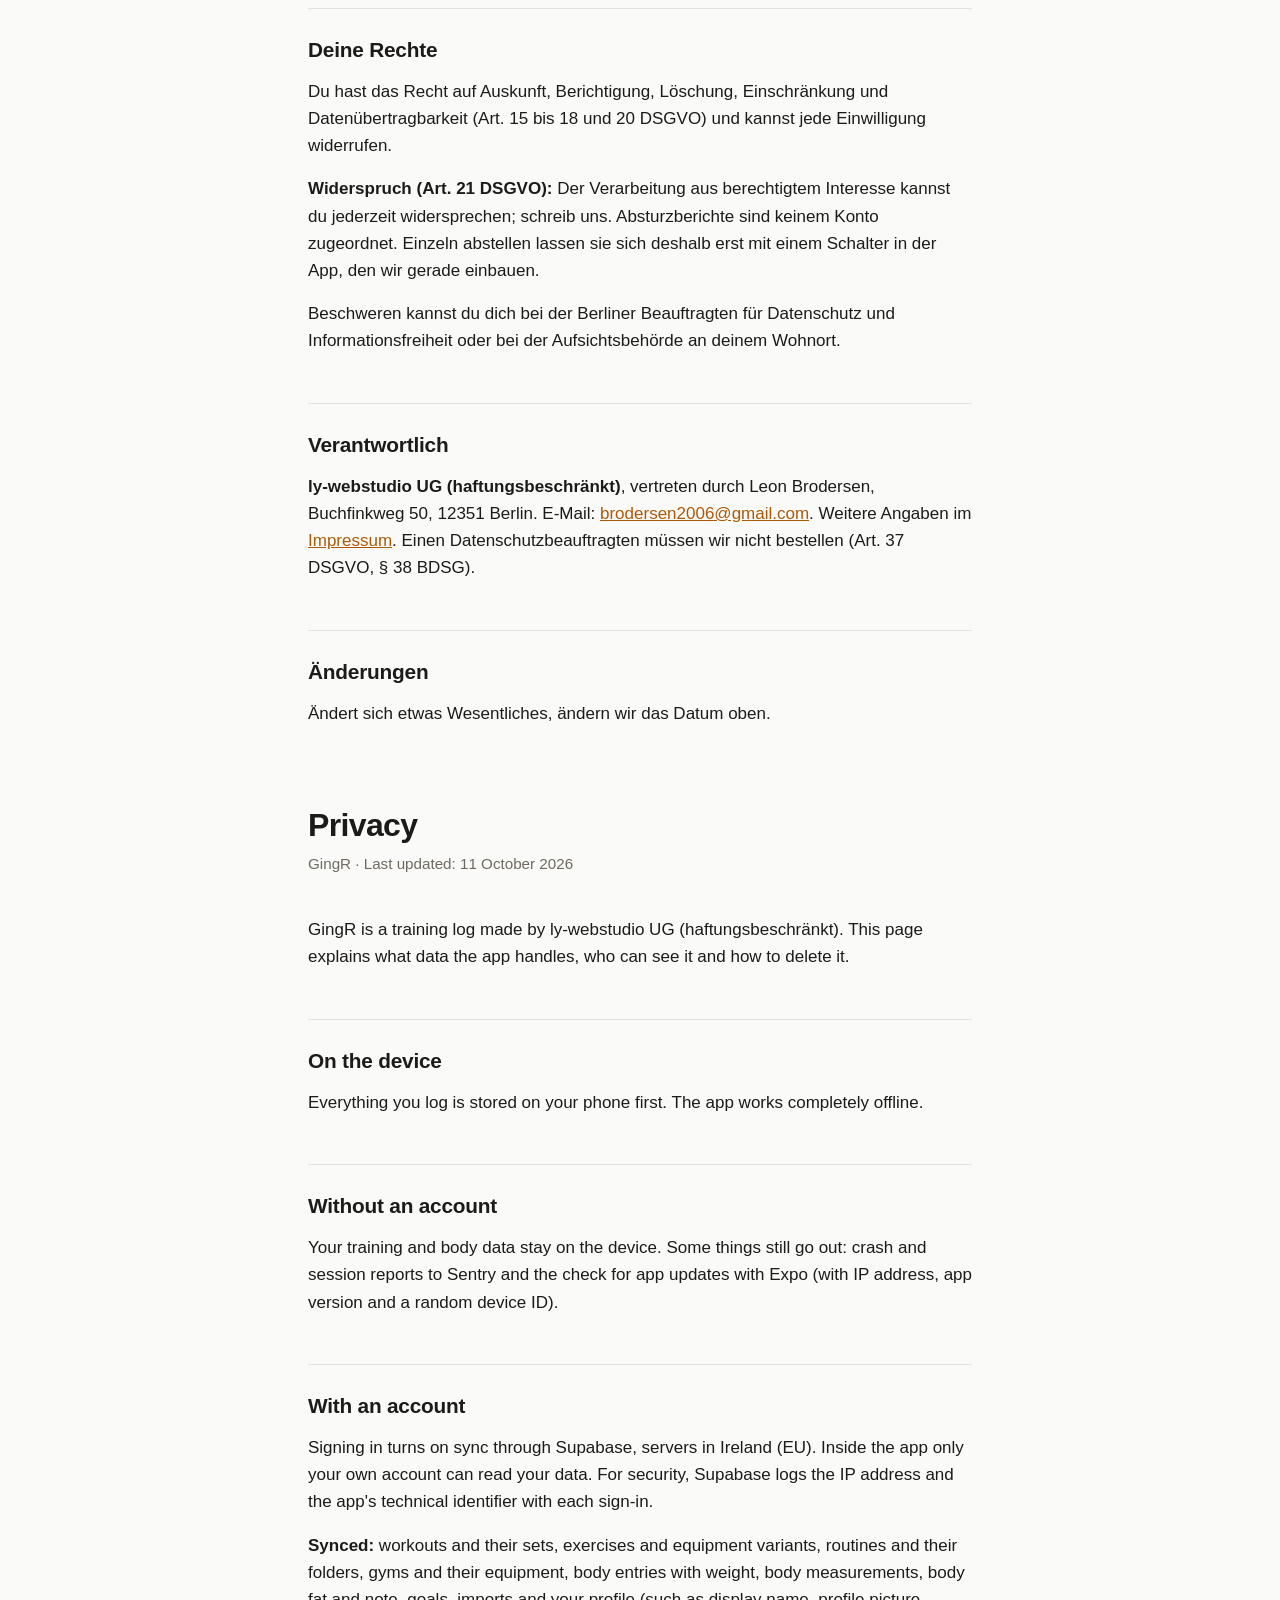
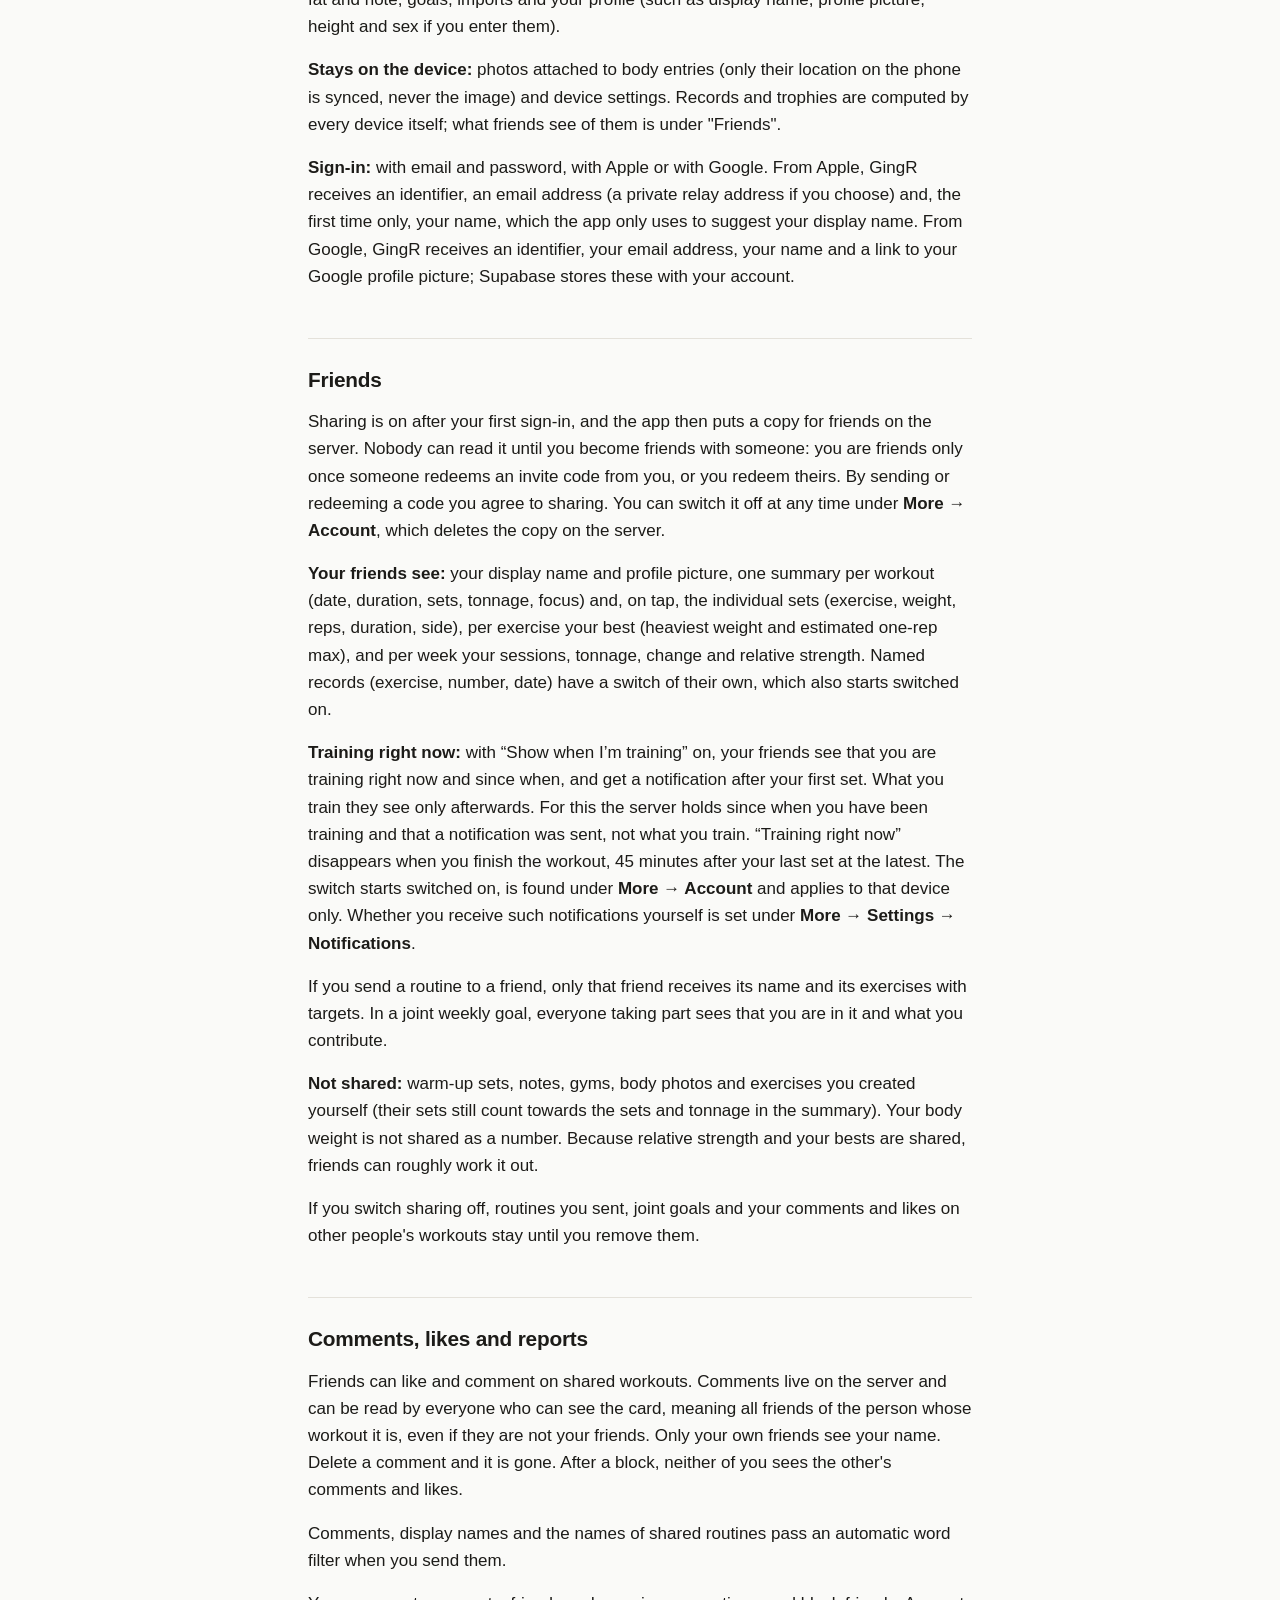
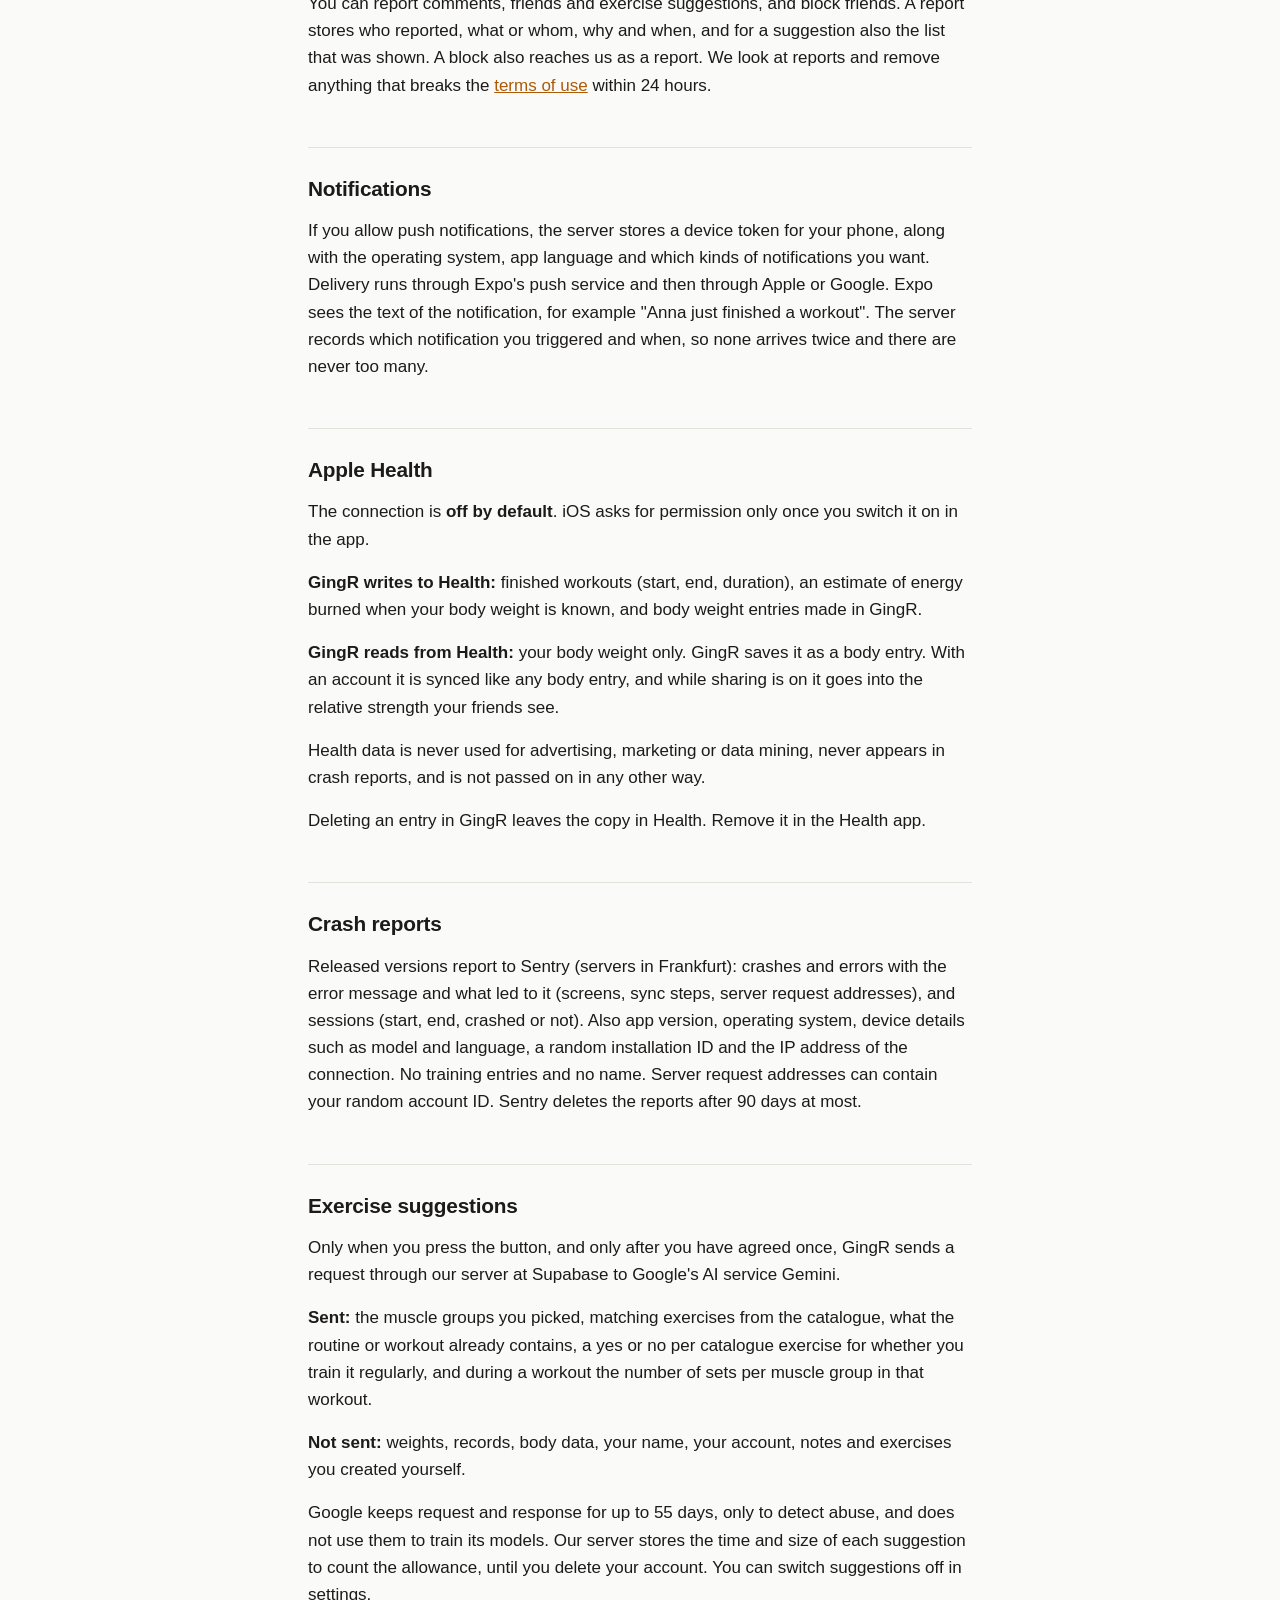
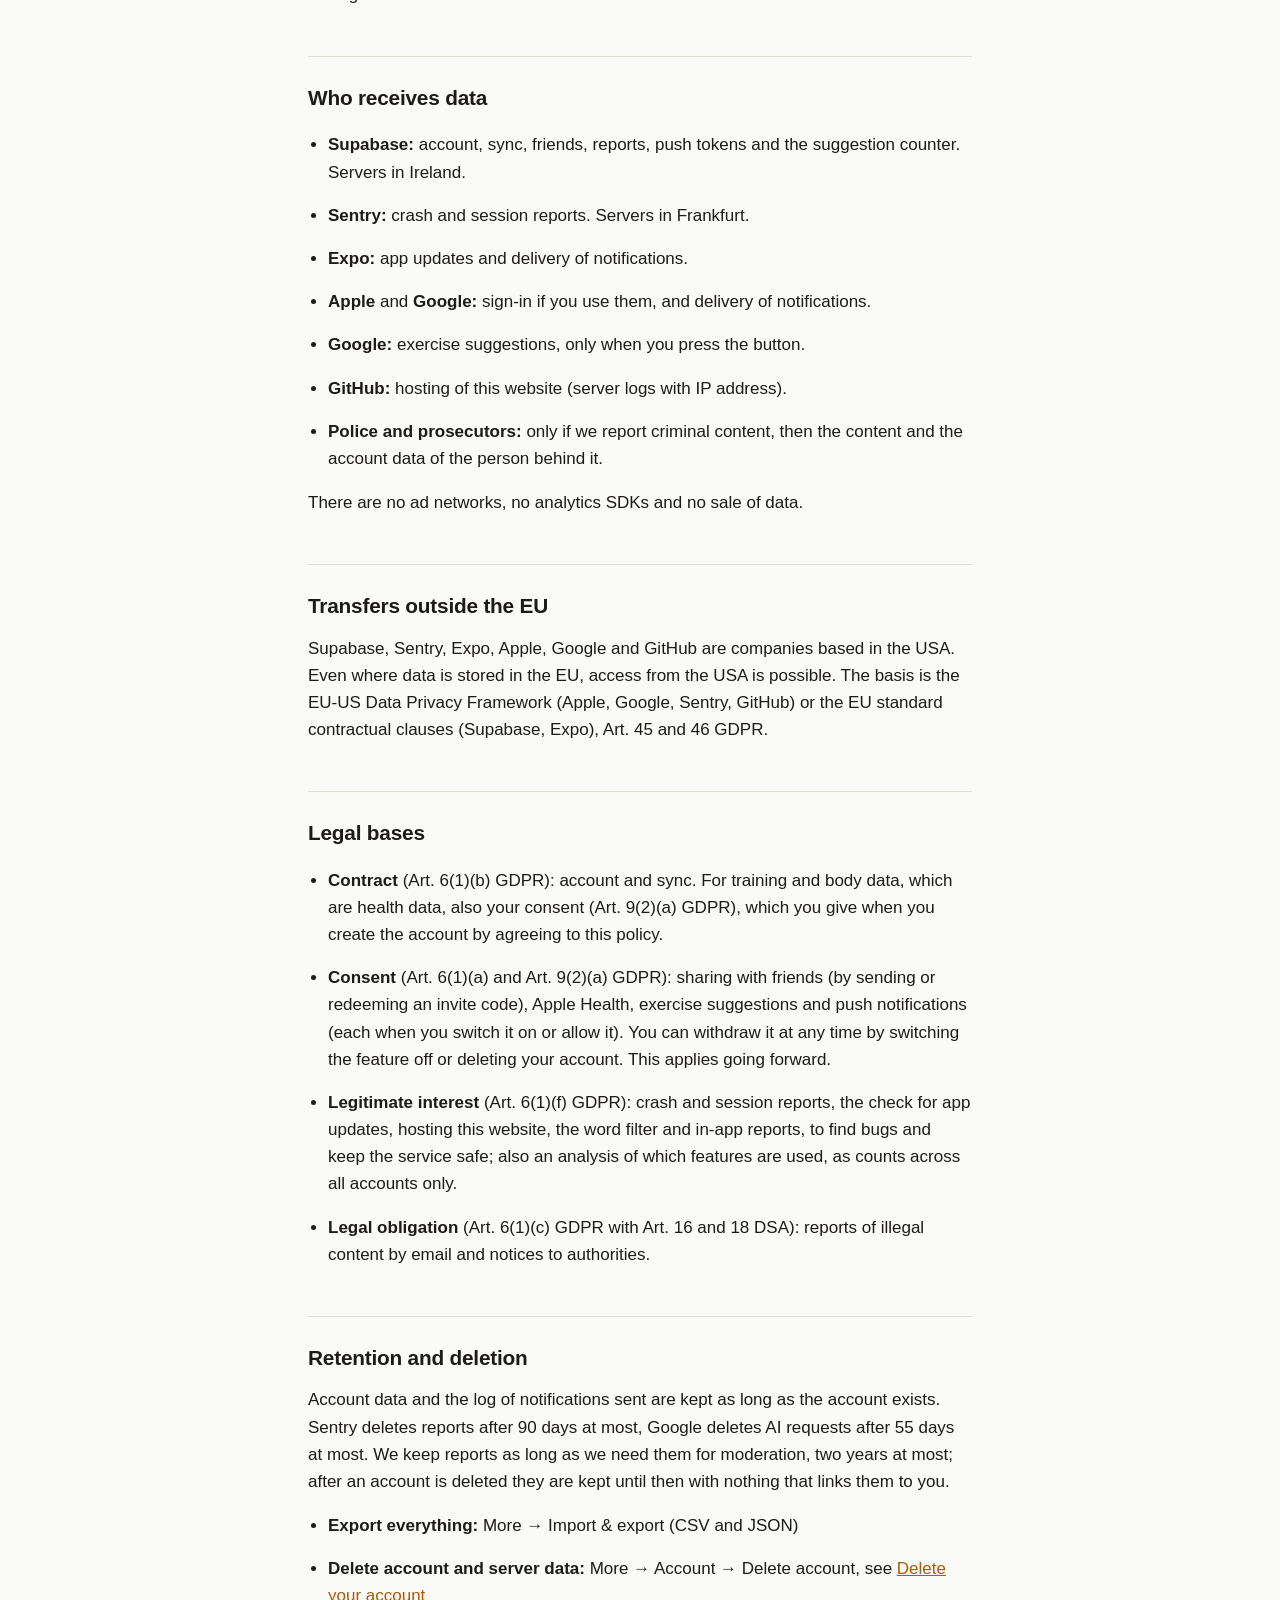
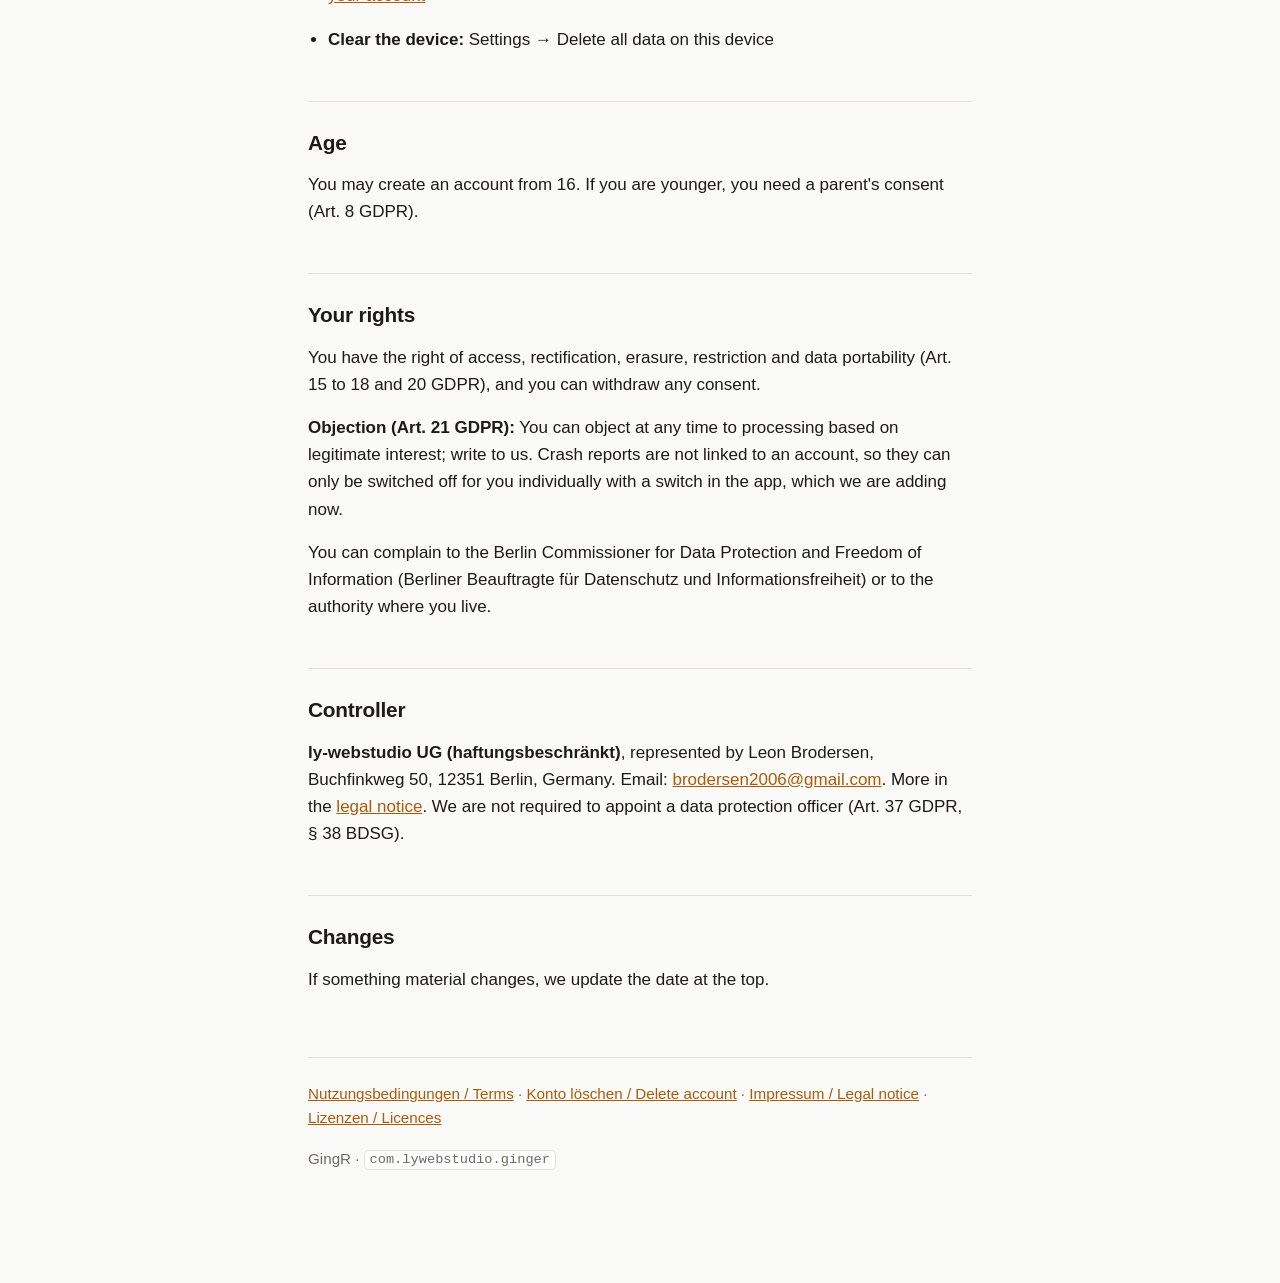
==== commit 39cc3c8c: "Say what friends see while somebody is training The app shows friends that somebody is training righ" ====
--- a/index.html
+++ b/index.html
@@ -18,7 +18,7 @@
 </div>
 
 <h1 id="de">Datenschutz</h1>
-<p class="meta">GingR · Stand: 5. Oktober 2026</p>
+<p class="meta">GingR · Stand: 11. Oktober 2026</p>
 
 <p>GingR ist ein Trainingstagebuch der ly-webstudio UG (haftungsbeschränkt). Hier steht, welche
 Daten die App verarbeitet, wer sie sieht und wie du sie wieder löschst.</p>
@@ -61,6 +61,14 @@
 geschätztes Maximalgewicht) und pro Woche Einheiten, Tonnage, Veränderung und relative Stärke.
 Benannte Rekorde (Übung, Zahl, Datum) haben einen eigenen Schalter, der ebenfalls eingeschaltet
 startet.</p>
+<p><strong>Gerade im Training:</strong> Ist „Zeigen, wenn ich trainiere“ an, sehen deine Freunde,
+dass du gerade trainierst und seit wann, und bekommen nach deinem ersten Satz eine Mitteilung. Was
+du trainierst, sehen sie erst danach. Auf dem Server liegt dafür, seit wann du trainierst und dass
+eine Mitteilung verschickt wurde, nicht was du trainierst. Die Angabe „trainiert gerade“
+verschwindet, sobald du das Training beendest, spätestens 45 Minuten nach deinem letzten Satz. Der
+Schalter startet eingeschaltet, steht unter <b>Mehr → Account</b> und gilt nur für das
+jeweilige Gerät. Ob du selbst solche Mitteilungen bekommst, stellst du unter
+<b>Mehr → Einstellungen → Mitteilungen</b> ein.</p>
 <p>Schickst du einem Freund eine Routine, bekommt nur er ihren Namen und ihre Übungen mit Vorgaben.
 Bei einem gemeinsamen Wochenziel sehen alle Beteiligten, dass du mitmachst und was du zum Ziel
 beiträgst.</p>
@@ -114,16 +122,6 @@
 Keine Trainingseinträge und kein Name. Adressen von Serveranfragen können deine zufällige Konto-ID
 enthalten. Sentry löscht die Berichte spätestens nach 90 Tagen.</p>
 
-<h2>Nutzungsstatistik</h2>
-<p>Nur wenn du in der App zustimmst, zählt GingR pro Tag, welche Bereiche du öffnest und wie oft,
-dazu wenige Aktionen wie einen Export oder das Überspringen der Pause. Die Zählwerte liegen bei
-deinem Konto auf Supabase, zusammen mit dem Betriebssystem (iOS oder Android). Gespeichert wird der
-Name des Bereichs, nie sein Inhalt: keine Uhrzeiten, keine Trainingseinträge, keine Namen. Es gibt
-keine Weitergabe und keine Werbung. Wir werten die Zahlen nur zusammengefasst über alle Konten aus,
-um zu sehen, was gebraucht wird.</p>
-<p>Die Statistik ist aus, bis du zustimmst. Ausschalten kannst du sie jederzeit in den
-Einstellungen. Dann löschen wir deine Zählwerte auf dem Server. Ohne Konto wird nichts gezählt.</p>
-
 <h2>Übungsvorschläge</h2>
 <p>Nur auf Knopfdruck und erst nach einmaliger Zustimmung schickt GingR über unseren Server bei
 Supabase eine Anfrage an Googles KI-Dienst Gemini.</p>
@@ -140,9 +138,8 @@
 
 <h2>Wer die Daten erhält</h2>
 <ul>
-  <li><strong>Supabase:</strong> Konto, Synchronisierung, Freunde, Meldungen, Push-Kennungen, der
-    Zähler für Übungsvorschläge und, wenn du zugestimmt hast, die Nutzungsstatistik. Server in
-    Irland.</li>
+  <li><strong>Supabase:</strong> Konto, Synchronisierung, Freunde, Meldungen, Push-Kennungen und
+    der Zähler für Übungsvorschläge. Server in Irland.</li>
   <li><strong>Sentry:</strong> Absturz- und Sitzungsberichte. Server in Frankfurt.</li>
   <li><strong>Expo:</strong> App-Updates und Zustellung von Benachrichtigungen.</li>
   <li><strong>Apple</strong> und <strong>Google:</strong> Anmeldung, wenn du sie nutzt, und
@@ -168,9 +165,9 @@
     Erklärung gibst.</li>
   <li><strong>Einwilligung</strong> (Art. 6 Abs. 1 lit. a und Art. 9 Abs. 2 lit. a DSGVO): Teilen
     mit Freunden (mit dem Verschicken oder Einlösen eines Einladungscodes), Apple Health,
-    Übungsvorschläge und Push-Benachrichtigungen (jeweils beim Einschalten bzw. Erlauben) sowie die
-    Nutzungsstatistik (dort auch § 25 Abs. 1 TDDDG). Du kannst sie jederzeit widerrufen, indem du
-    die Funktion ausschaltest oder dein Konto löschst. Das wirkt für die Zukunft.</li>
+    Übungsvorschläge und Push-Benachrichtigungen (jeweils beim Einschalten bzw. Erlauben). Du kannst
+    sie jederzeit widerrufen, indem du die Funktion ausschaltest oder dein Konto löschst. Das wirkt
+    für die Zukunft.</li>
   <li><strong>Berechtigtes Interesse</strong> (Art. 6 Abs. 1 lit. f DSGVO): Absturz- und
     Sitzungsberichte, die Abfrage nach App-Updates, das Hosting dieser Webseite, der Wortfilter und
     Meldungen aus der App, um Fehler zu finden und den Dienst sicher zu halten; außerdem eine
@@ -182,7 +179,6 @@
 <h2>Aufbewahrung und Löschung</h2>
 <p>Kontodaten und das Protokoll gesendeter Benachrichtigungen bleiben, solange das Konto besteht.
 Sentry löscht Berichte spätestens nach 90 Tagen, Google Anfragen an die KI spätestens nach 55 Tagen.
-Die Zählwerte der Nutzungsstatistik bleiben, bis du sie ausschaltest oder dein Konto löschst.
 Meldungen bewahren wir auf, solange wir sie für die Moderation brauchen, höchstens zwei Jahre; nach
 einer Kontolöschung bleiben sie bis dahin ohne Bezug zu deiner Person.</p>
 <ul>
@@ -217,7 +213,7 @@
 
 
 <h1 id="en" style="margin-top:5rem">Privacy</h1>
-<p class="meta">GingR · Last updated: 5 October 2026</p>
+<p class="meta">GingR · Last updated: 11 October 2026</p>
 
 <p>GingR is a training log made by ly-webstudio UG (haftungsbeschränkt). This page explains what
 data the app handles, who can see it and how to delete it.</p>
@@ -258,6 +254,12 @@
 reps, duration, side), per exercise your best (heaviest weight and estimated one-rep max), and per
 week your sessions, tonnage, change and relative strength. Named records (exercise, number, date)
 have a switch of their own, which also starts switched on.</p>
+<p><strong>Training right now:</strong> with “Show when I’m training” on, your friends see that you
+are training right now and since when, and get a notification after your first set. What you train
+they see only afterwards. For this the server holds since when you have been training and that a
+notification was sent, not what you train. “Training right now” disappears when you finish the
+workout, 45 minutes after your last set at the latest. The switch starts switched on, is found under <b>More → Account</b> and applies to that device only. Whether
+you receive such notifications yourself is set under <b>More → Settings → Notifications</b>.</p>
 <p>If you send a routine to a friend, only that friend receives its name and its exercises with
 targets. In a joint weekly goal, everyone taking part sees that you are in it and what you
 contribute.</p>
@@ -307,16 +309,6 @@
 name. Server request addresses can contain your random account ID. Sentry deletes the reports after
 90 days at most.</p>
 
-<h2>Usage statistics</h2>
-<p>Only if you agree in the app, GingR counts per day which areas you open and how often, plus a few
-actions such as an export or skipping the rest timer. The counts are stored with your account at
-Supabase, together with the operating system (iOS or Android). What is stored is the name of the
-area, never its content: no times of day, no training entries, no names. Nothing is passed on and
-there are no ads. We only evaluate the numbers in aggregate across all accounts, to see what gets
-used.</p>
-<p>The statistics are off until you agree. You can switch them off in Settings at any time. We then
-delete your counts on the server. Nothing is counted without an account.</p>
-
 <h2>Exercise suggestions</h2>
 <p>Only when you press the button, and only after you have agreed once, GingR sends a request
 through our server at Supabase to Google's AI service Gemini.</p>
@@ -331,8 +323,8 @@
 
 <h2>Who receives data</h2>
 <ul>
-  <li><strong>Supabase:</strong> account, sync, friends, reports, push tokens, the suggestion
-    counter and, if you agreed, the usage statistics. Servers in Ireland.</li>
+  <li><strong>Supabase:</strong> account, sync, friends, reports, push tokens and the suggestion
+    counter. Servers in Ireland.</li>
   <li><strong>Sentry:</strong> crash and session reports. Servers in Frankfurt.</li>
   <li><strong>Expo:</strong> app updates and delivery of notifications.</li>
   <li><strong>Apple</strong> and <strong>Google:</strong> sign-in if you use them, and delivery of
@@ -357,9 +349,8 @@
     account by agreeing to this policy.</li>
   <li><strong>Consent</strong> (Art. 6(1)(a) and Art. 9(2)(a) GDPR): sharing with friends (by
     sending or redeeming an invite code), Apple Health, exercise suggestions and push notifications
-    (each when you switch it on or allow it), and the usage statistics (there also Section 25(1)
-    TDDDG). You can withdraw it at any time by switching the feature off or deleting your account.
-    This applies going forward.</li>
+    (each when you switch it on or allow it). You can withdraw it at any time by switching the
+    feature off or deleting your account. This applies going forward.</li>
   <li><strong>Legitimate interest</strong> (Art. 6(1)(f) GDPR): crash and session reports, the check
     for app updates, hosting this website, the word filter and in-app reports, to find bugs and keep
     the service safe; also an analysis of which features are used, as counts across all accounts
@@ -370,8 +361,7 @@
 
 <h2>Retention and deletion</h2>
 <p>Account data and the log of notifications sent are kept as long as the account exists. Sentry
-deletes reports after 90 days at most, Google deletes AI requests after 55 days at most. The counts
-of the usage statistics stay until you switch them off or delete your account. We keep
+deletes reports after 90 days at most, Google deletes AI requests after 55 days at most. We keep
 reports as long as we need them for moderation, two years at most; after an account is deleted they
 are kept until then with nothing that links them to you.</p>
 <ul>
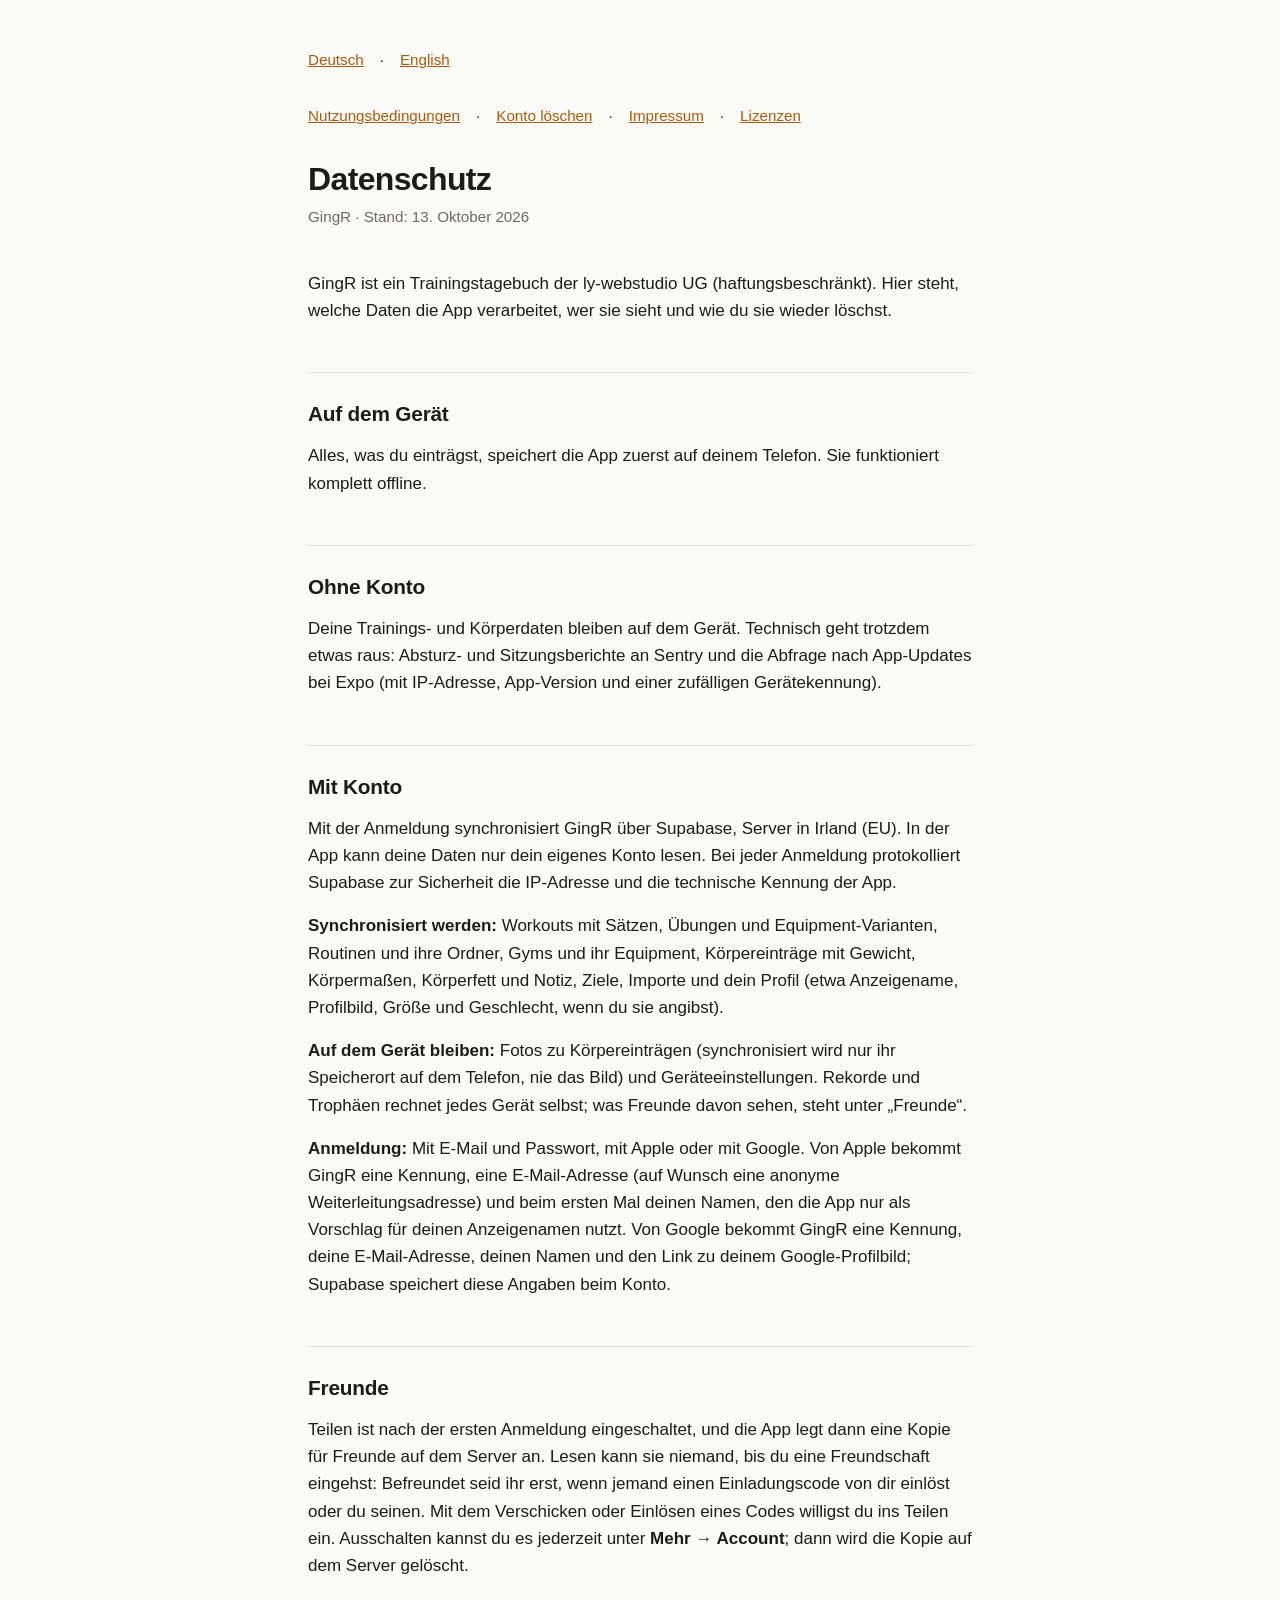
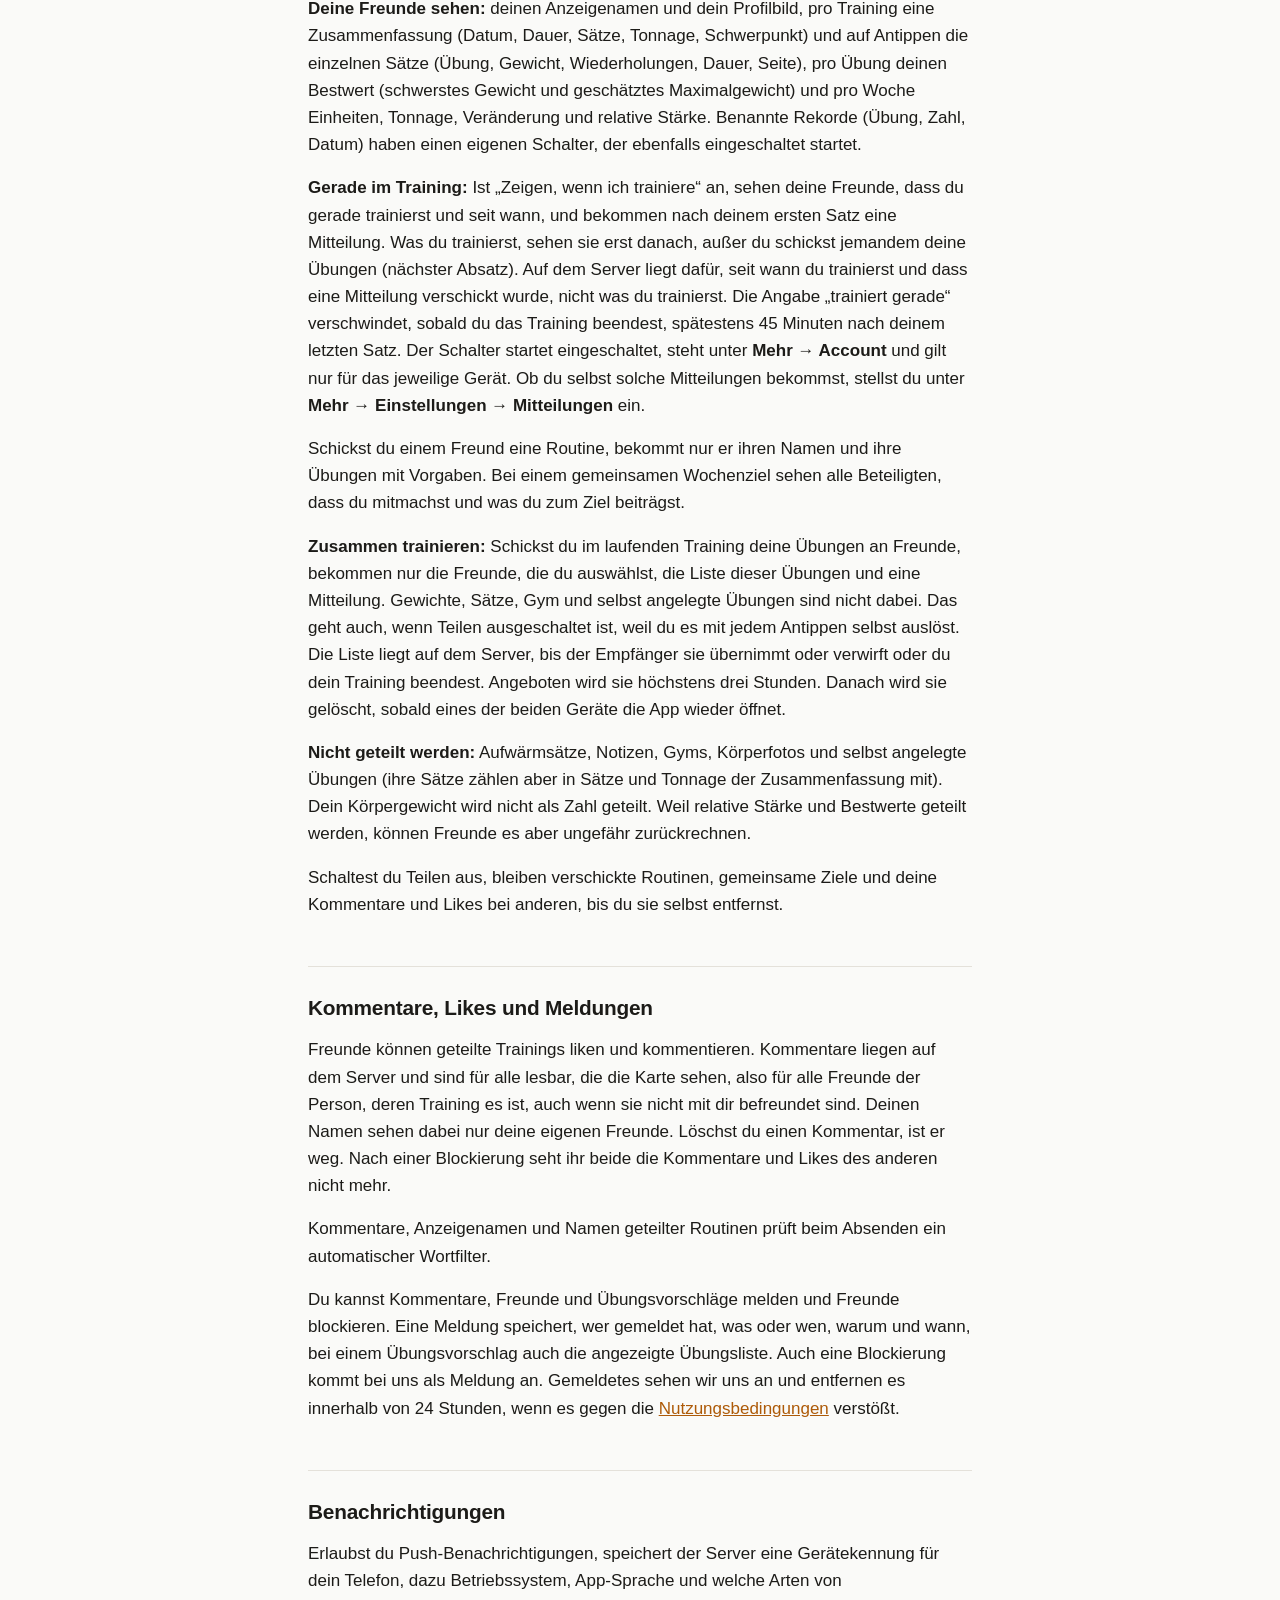
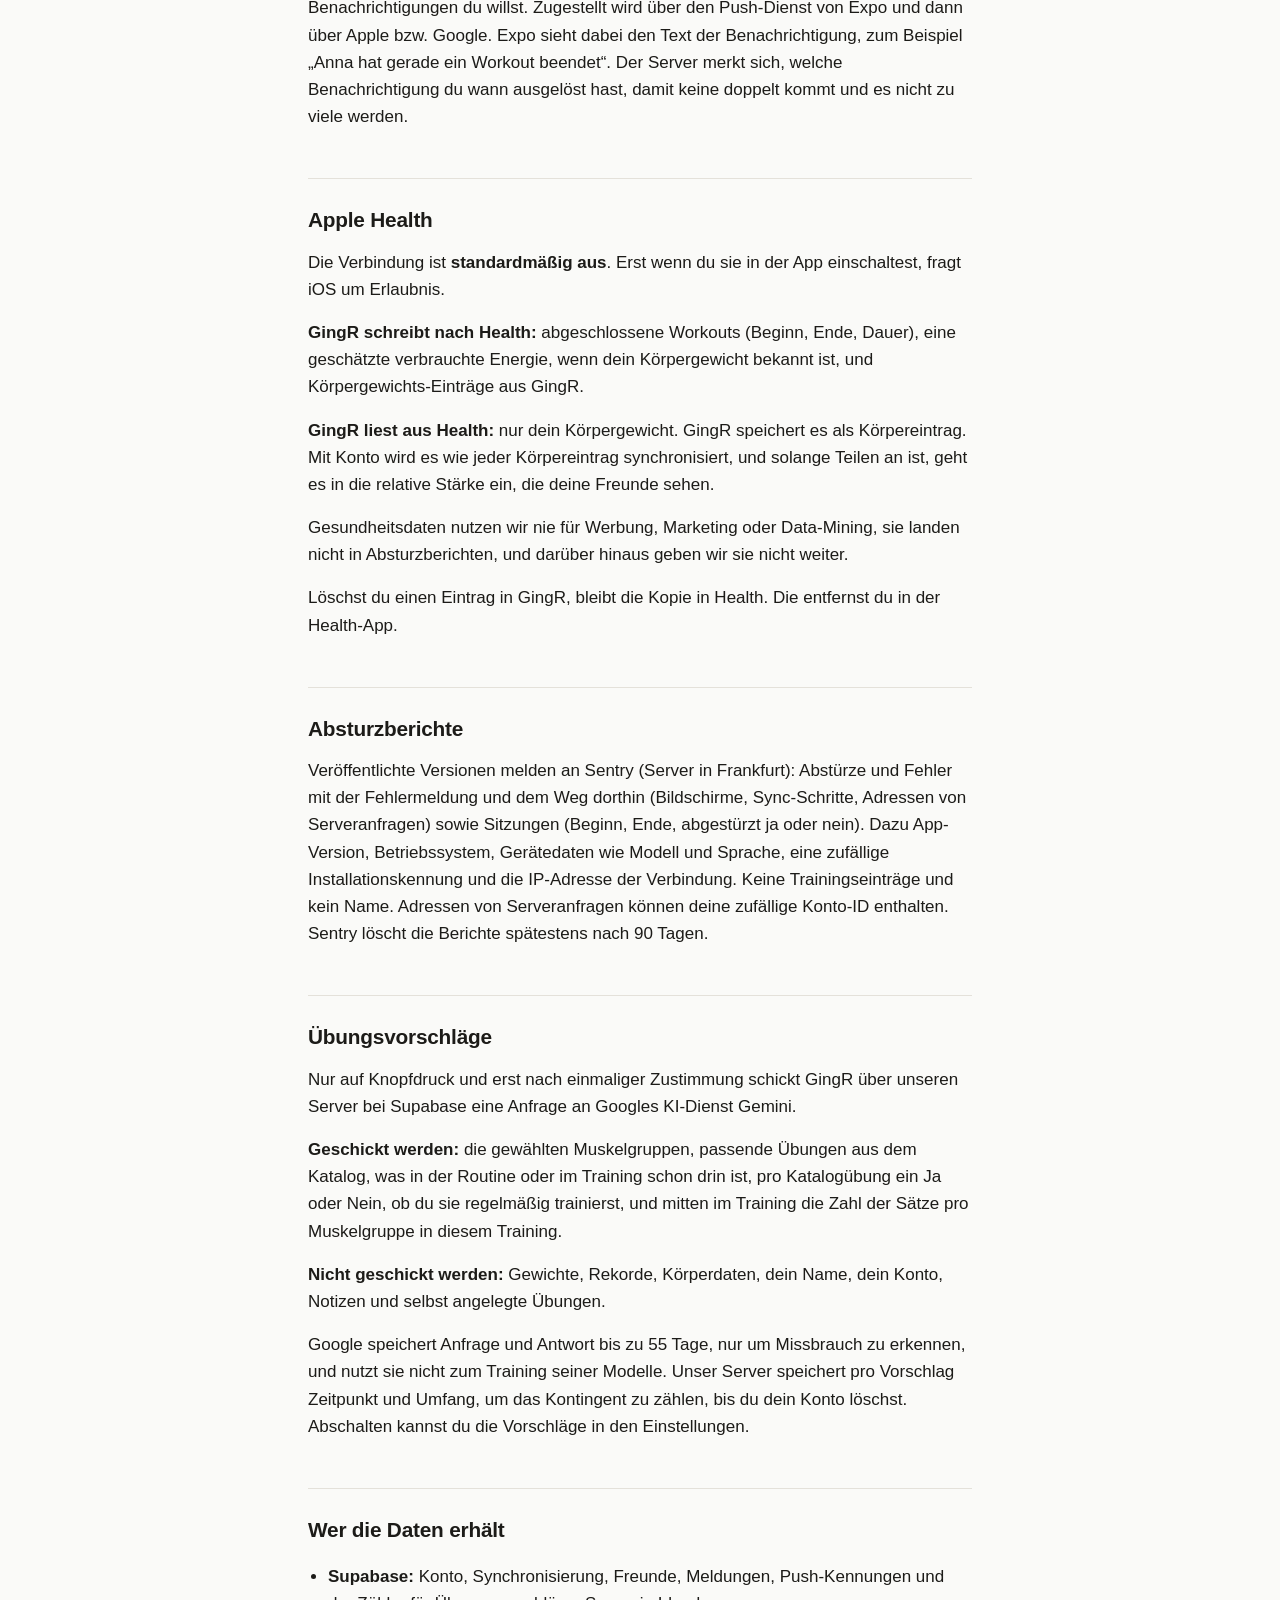
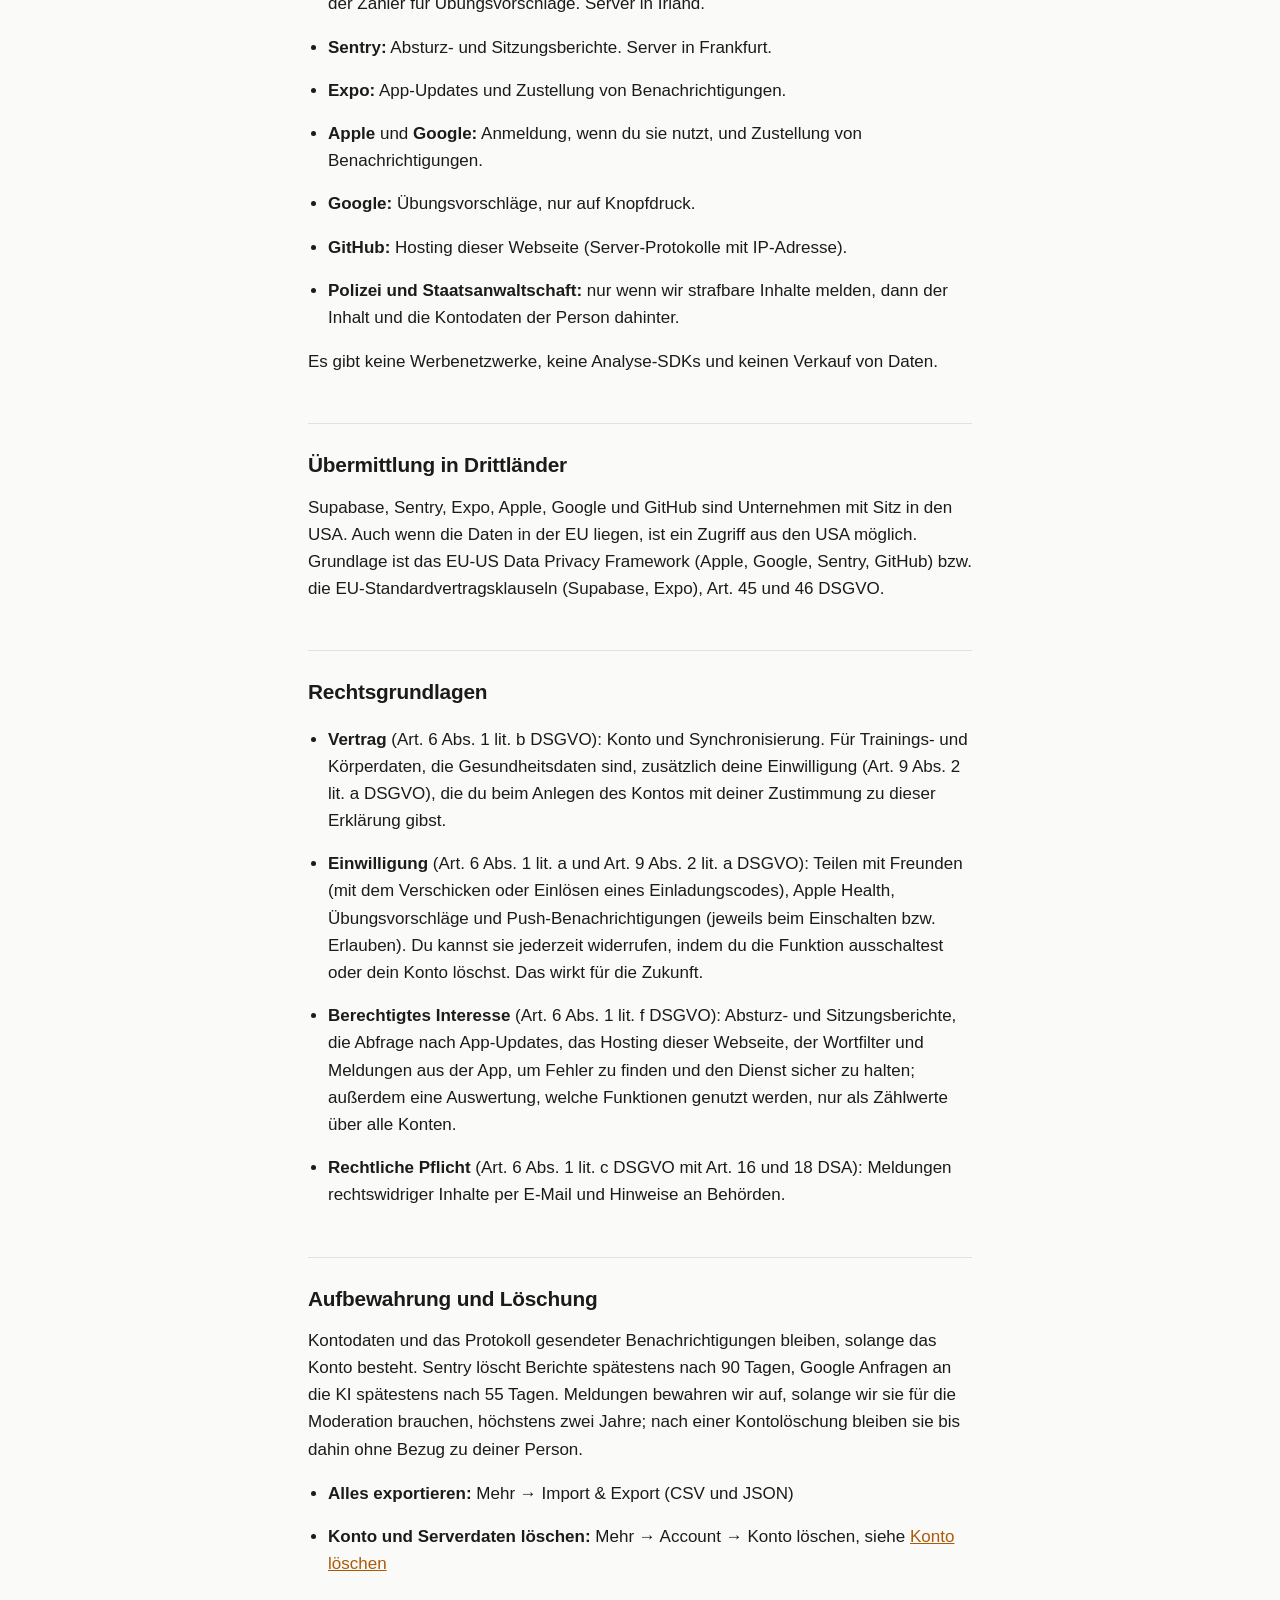
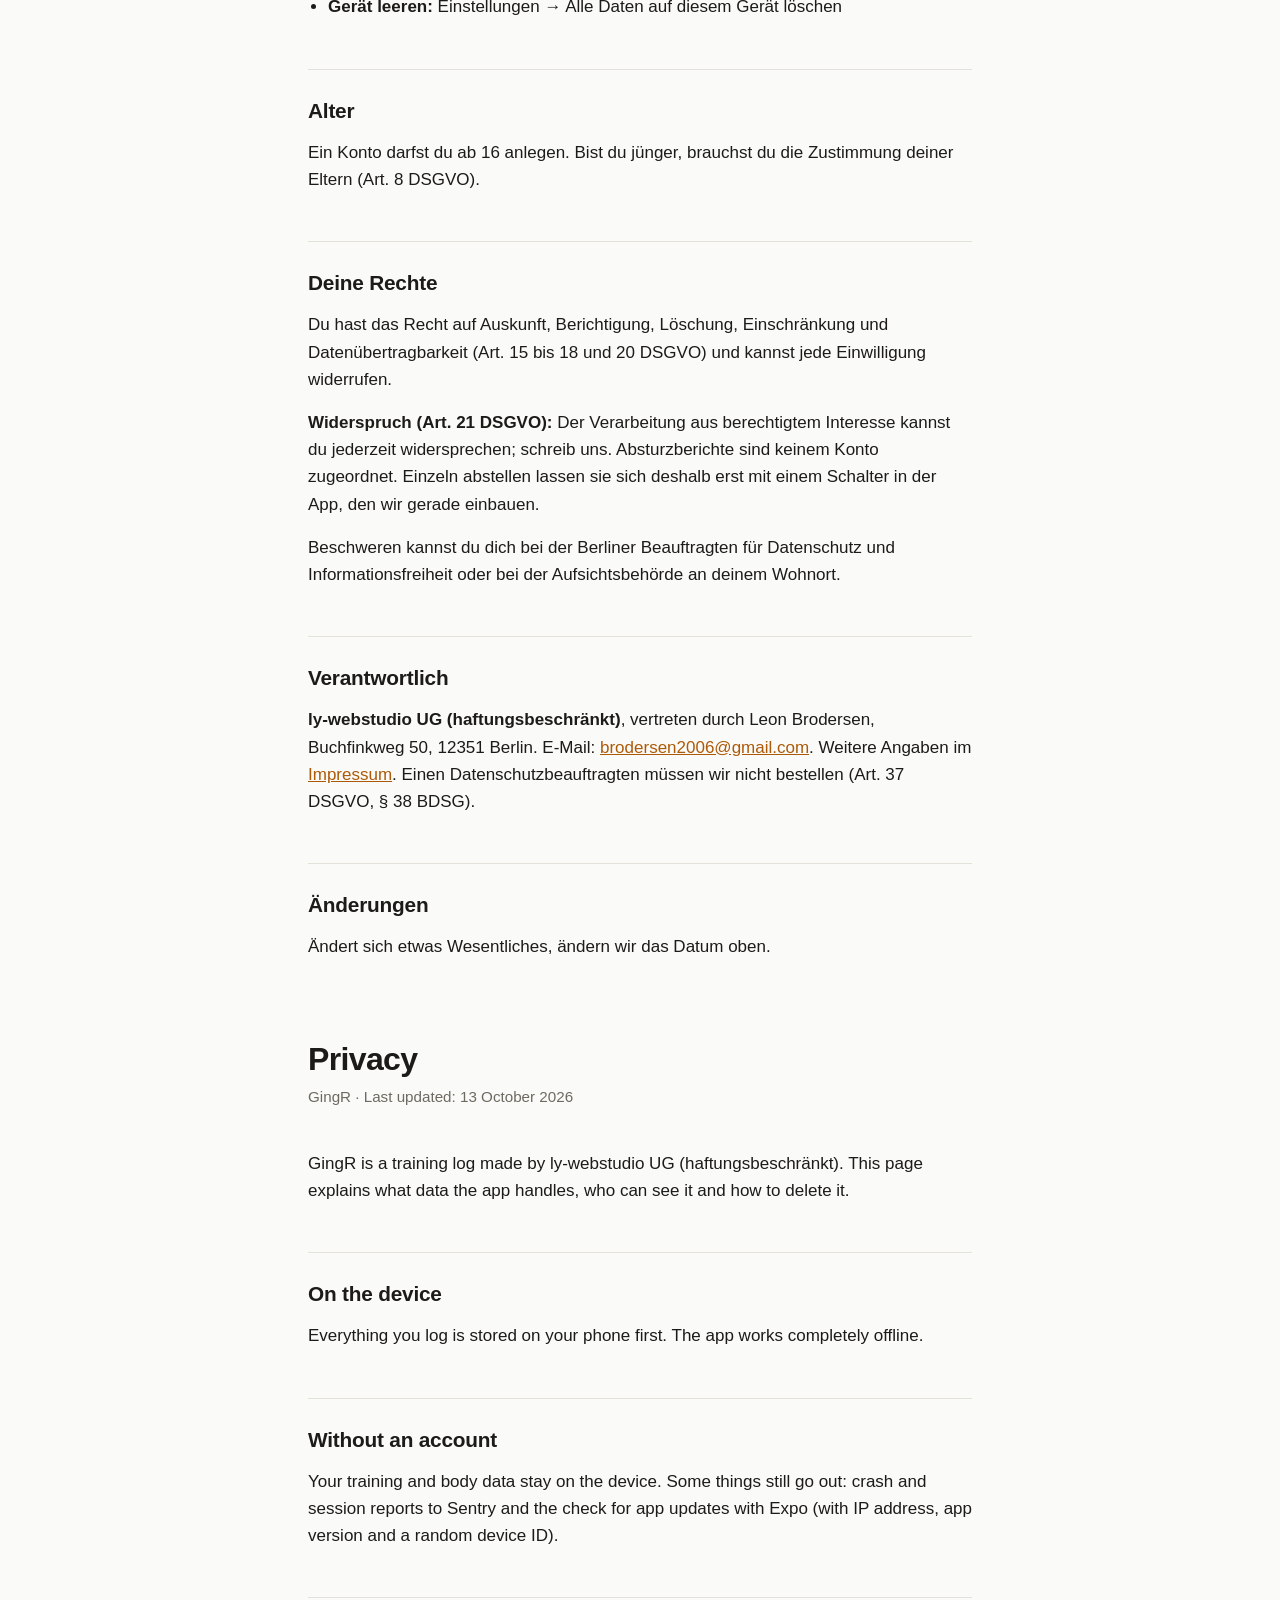
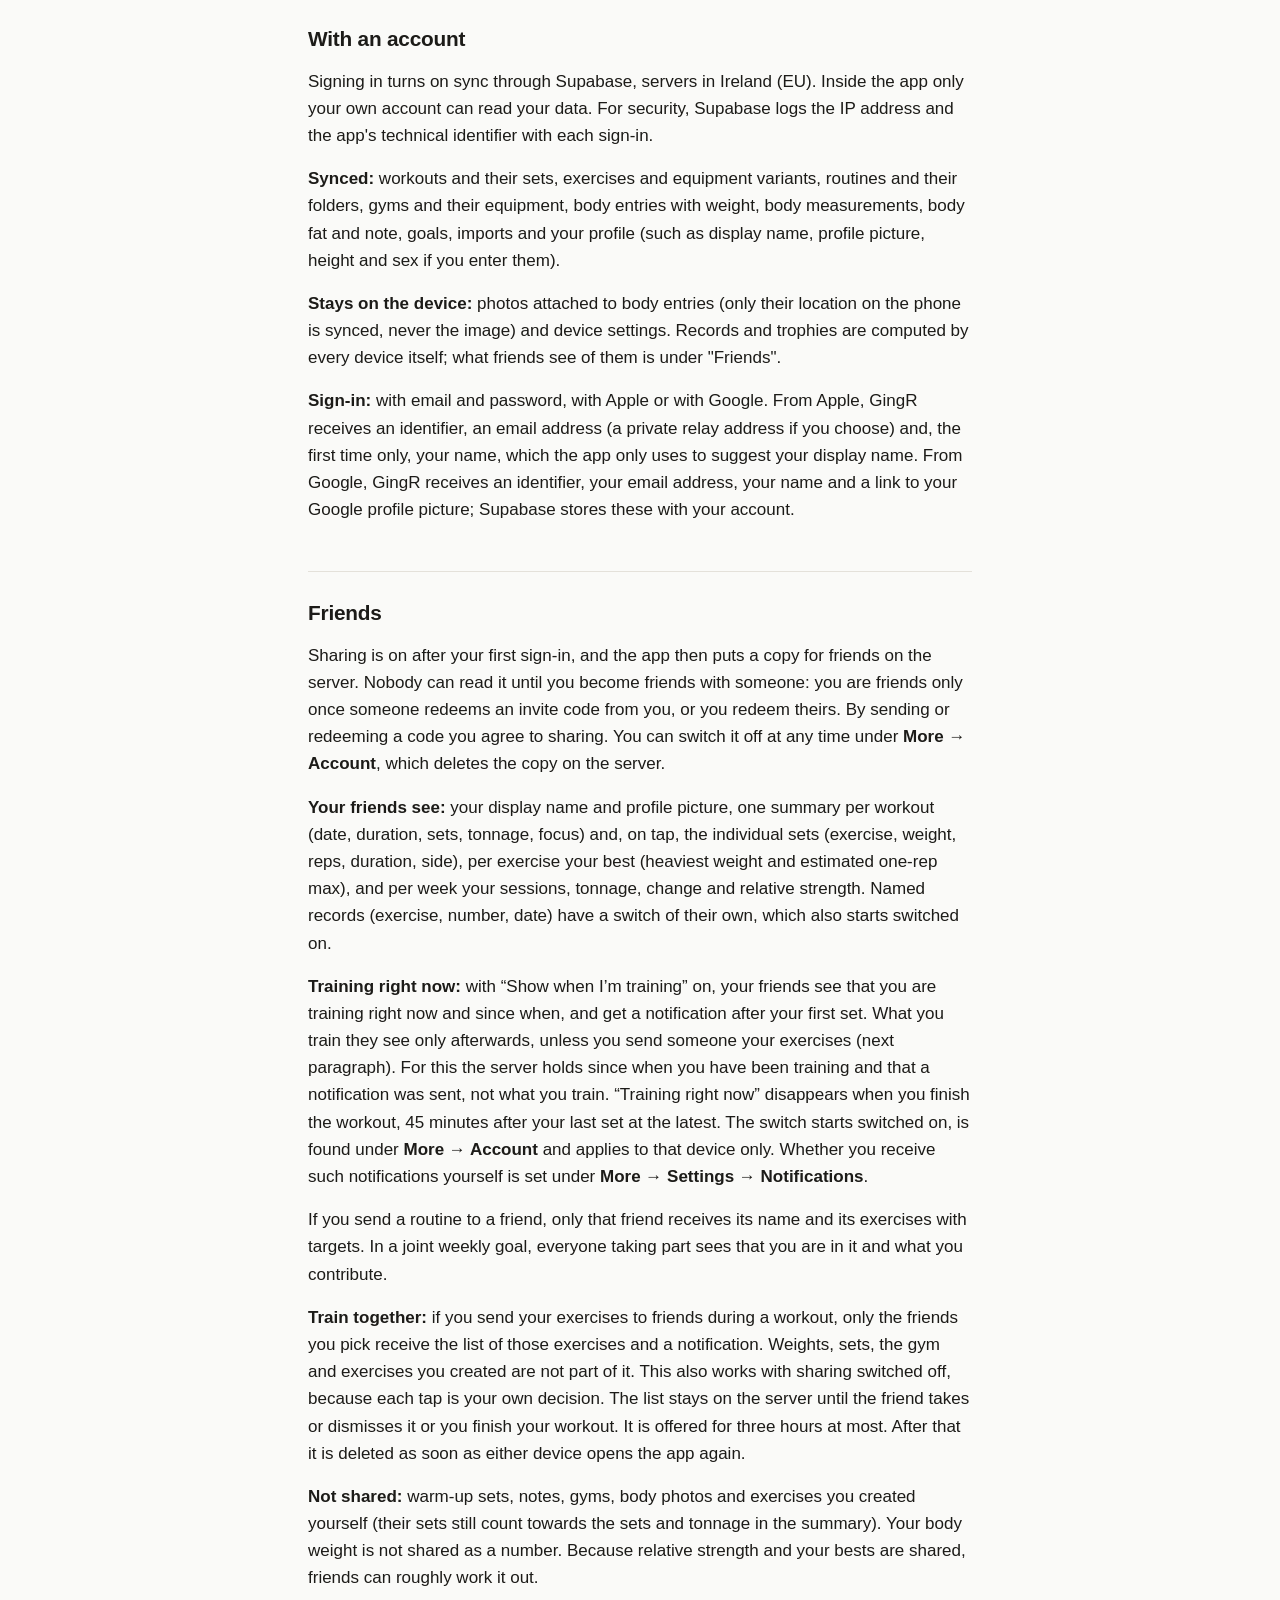
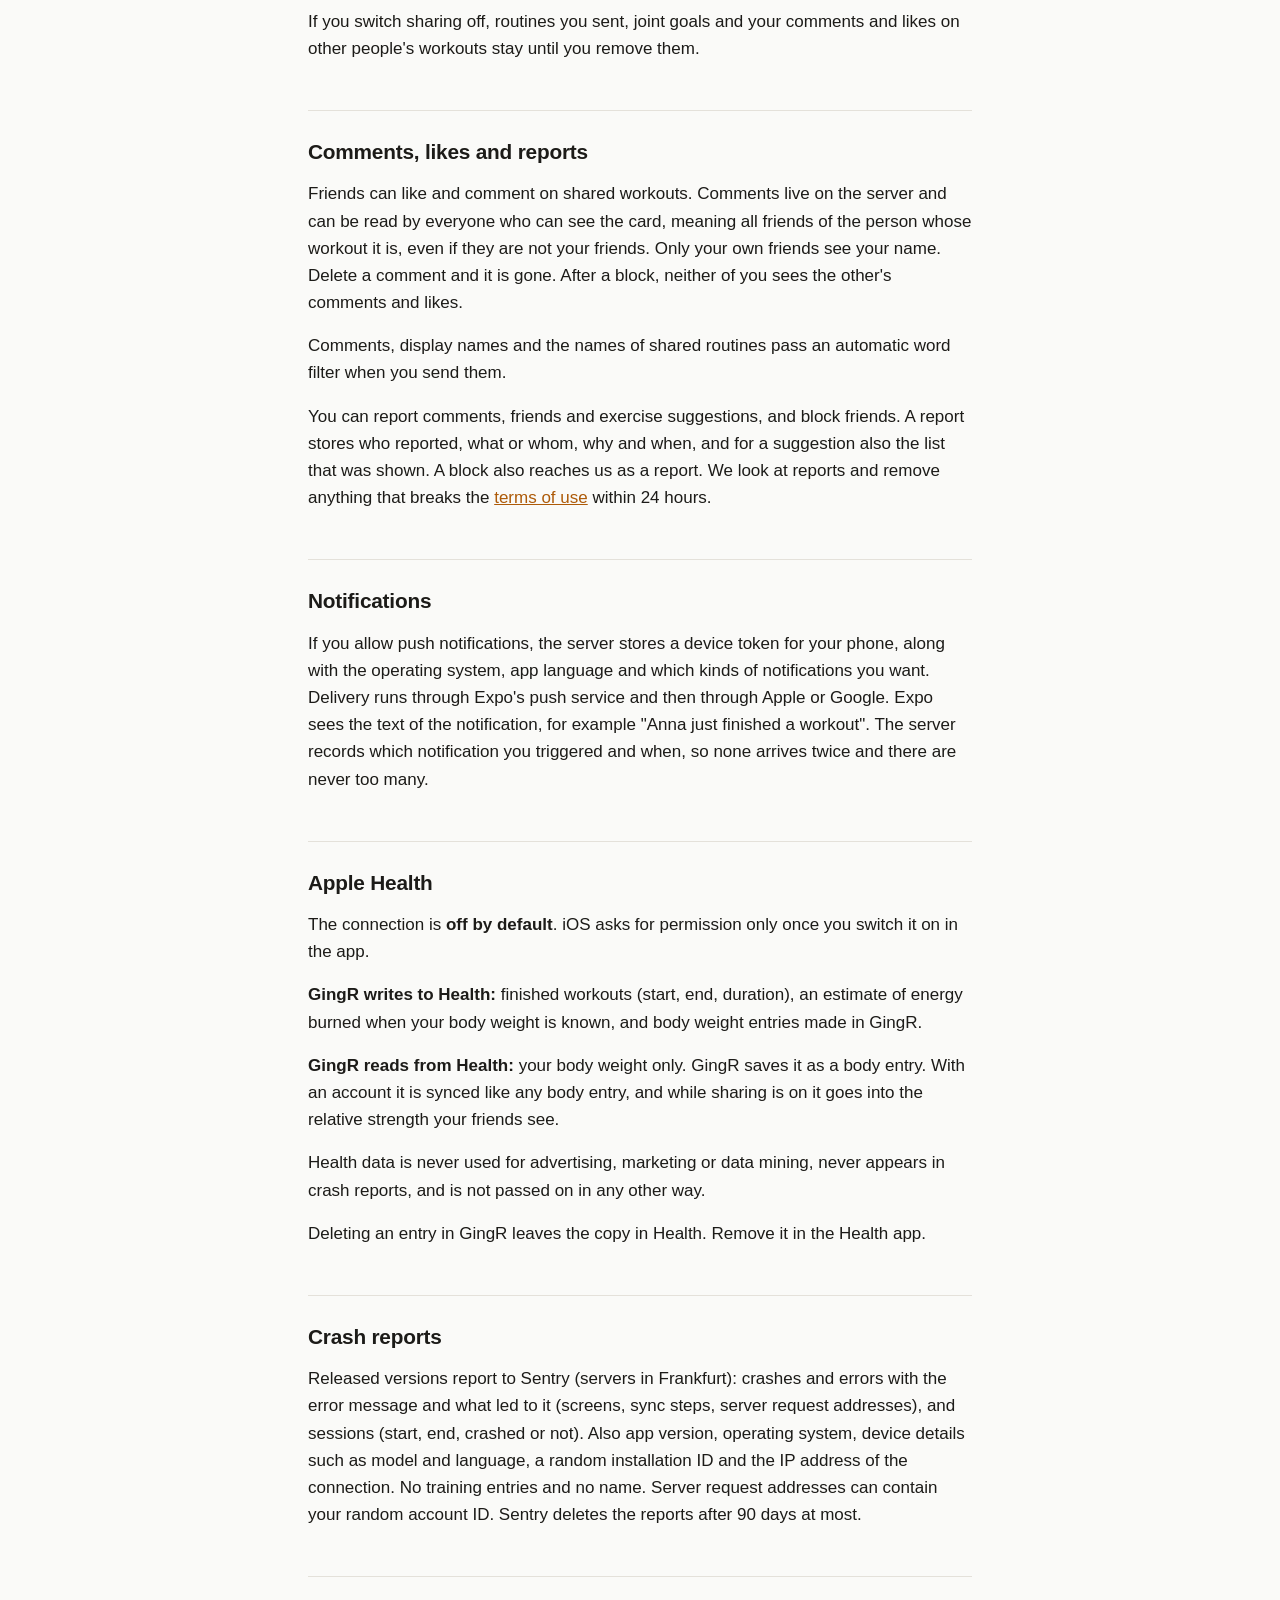
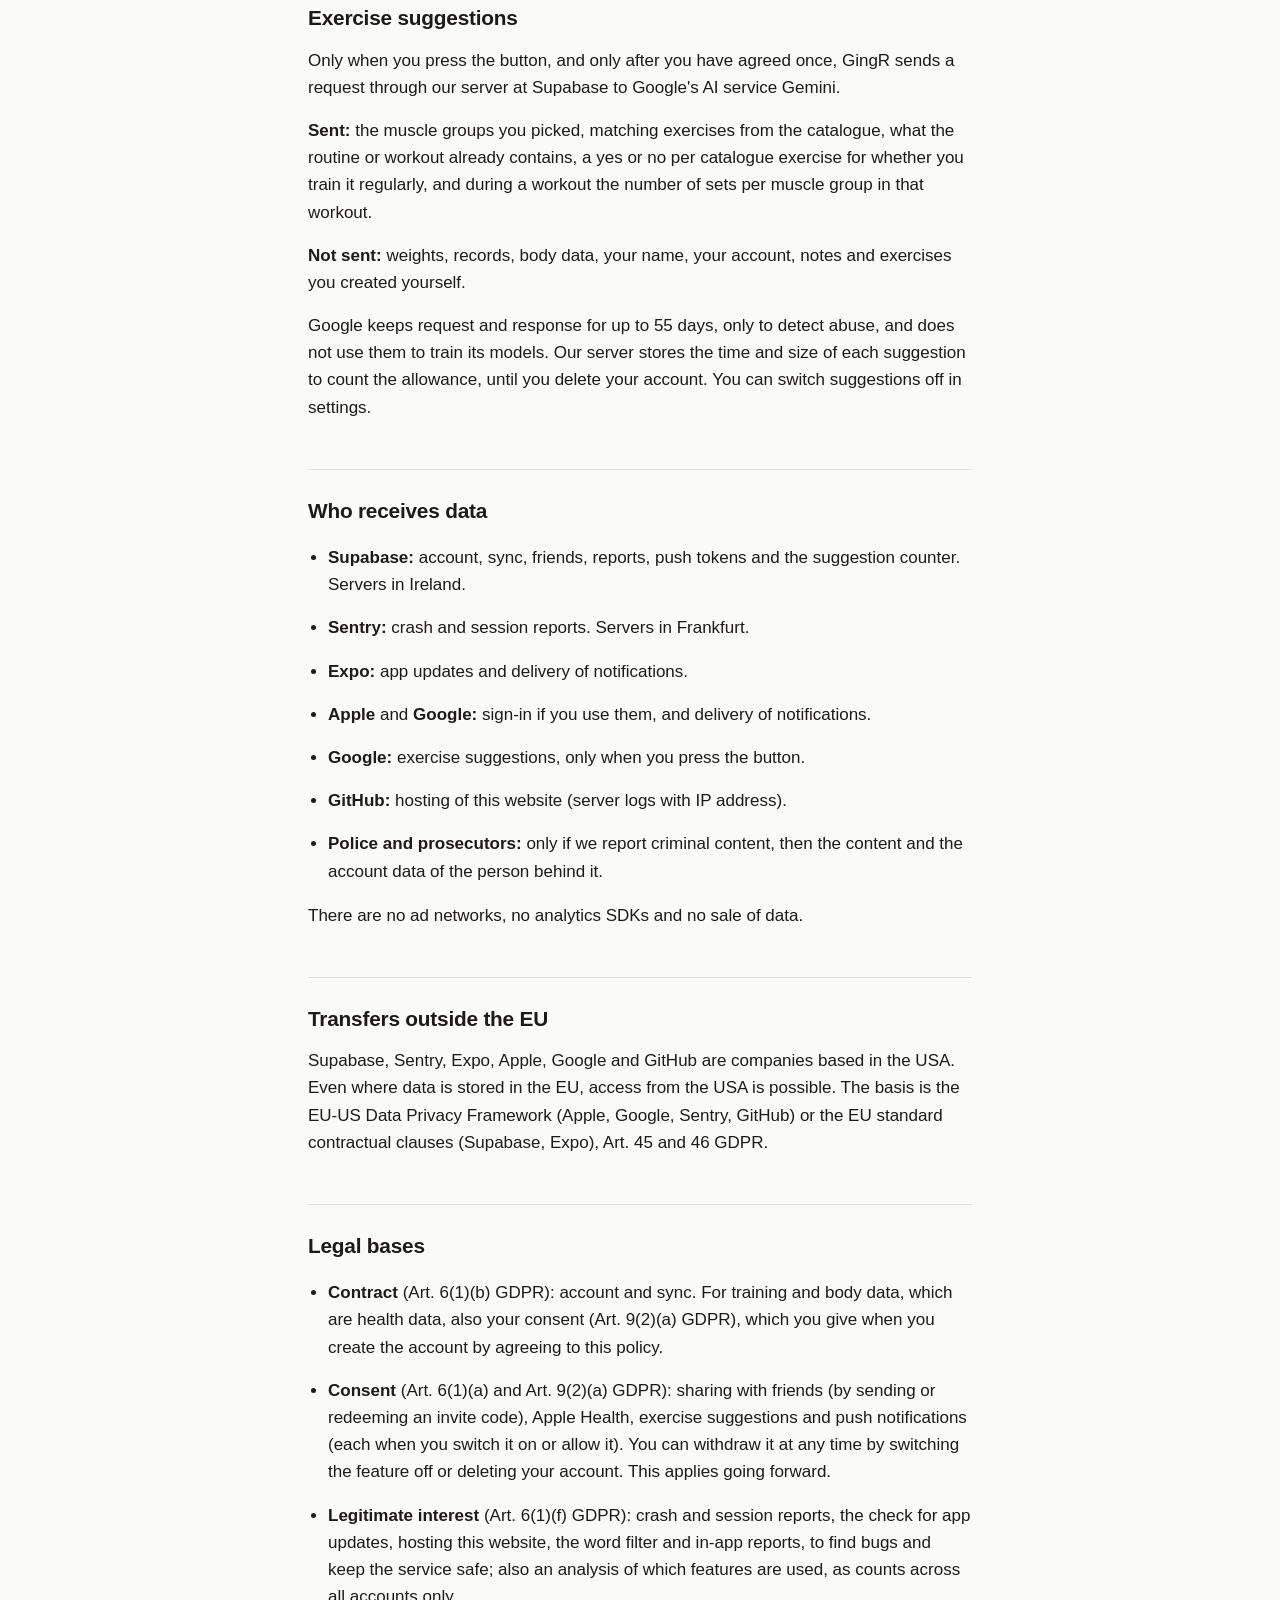
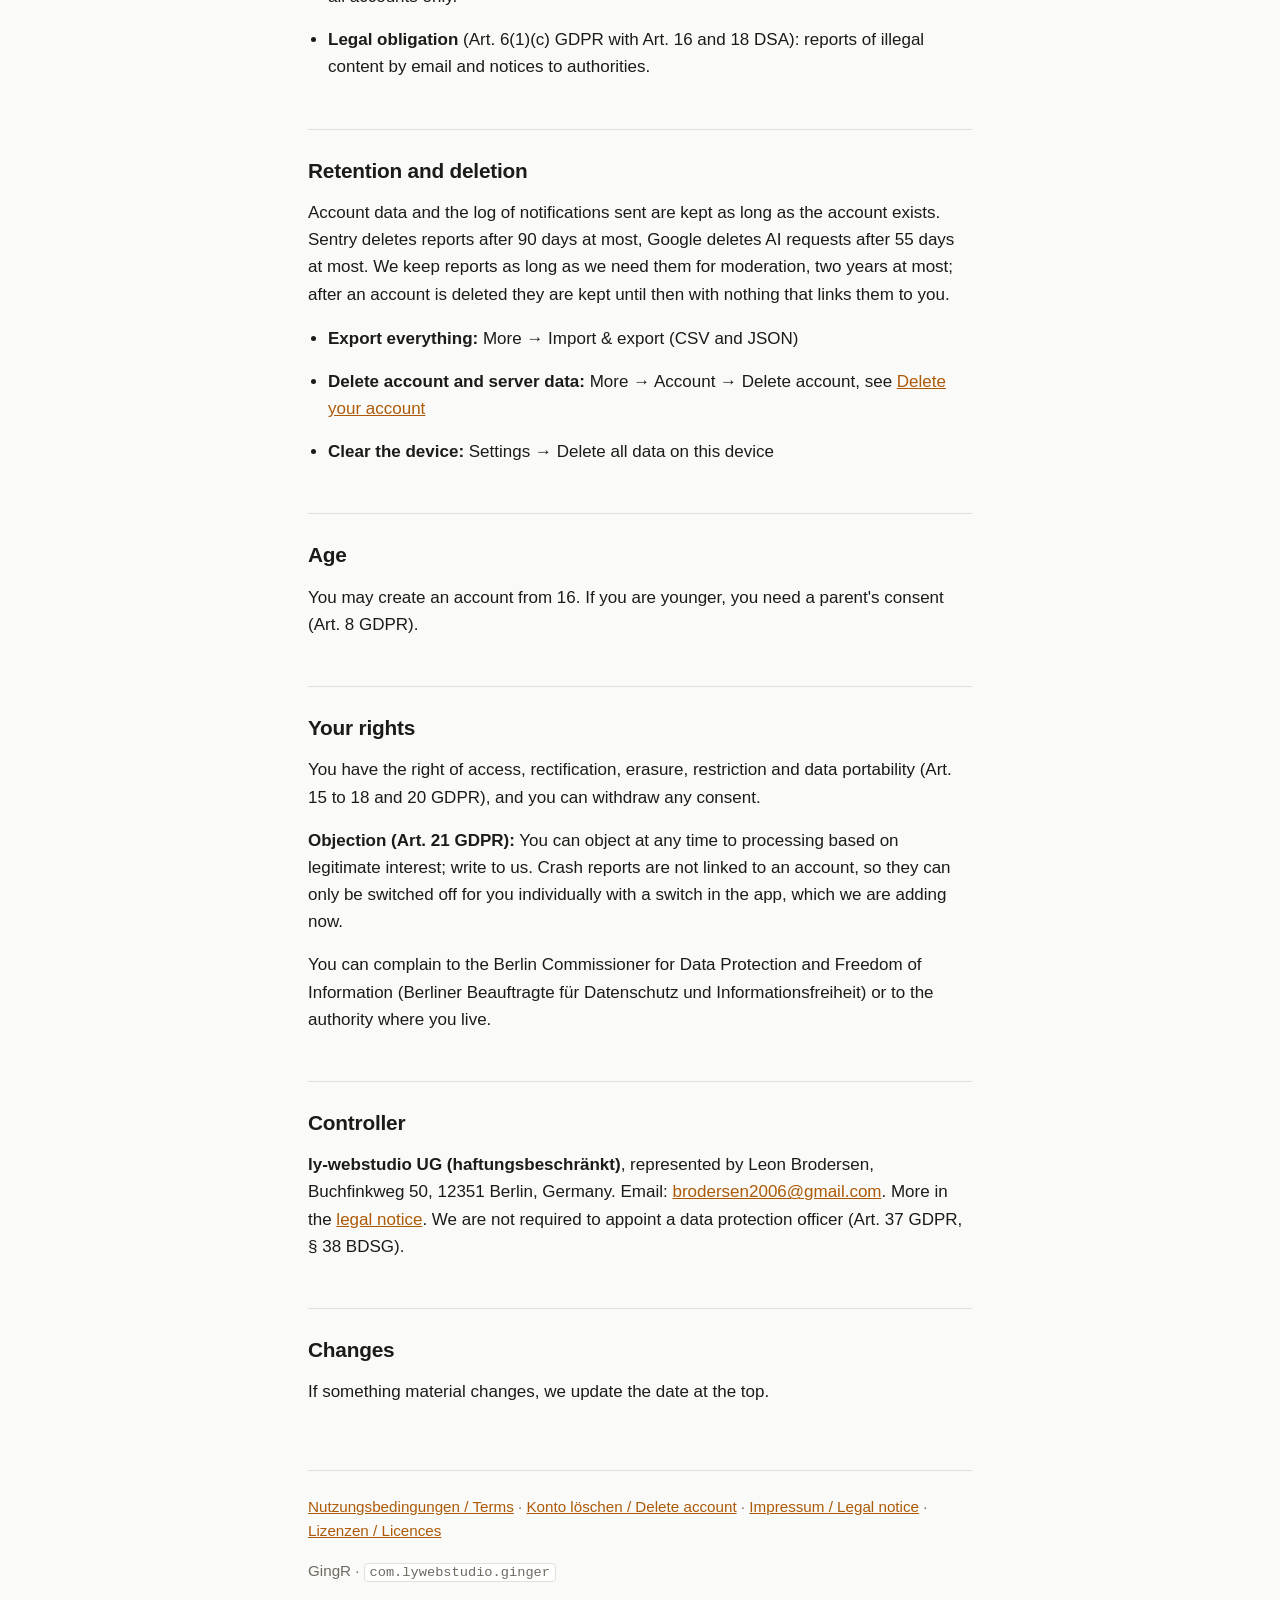
==== commit 93eb4b48: "Say that a list of exercises can be sent to friends during a workout GingR's update with "Zusammen t" ====
--- a/index.html
+++ b/index.html
@@ -18,7 +18,7 @@
 </div>
 
 <h1 id="de">Datenschutz</h1>
-<p class="meta">GingR · Stand: 11. Oktober 2026</p>
+<p class="meta">GingR · Stand: 13. Oktober 2026</p>
 
 <p>GingR ist ein Trainingstagebuch der ly-webstudio UG (haftungsbeschränkt). Hier steht, welche
 Daten die App verarbeitet, wer sie sieht und wie du sie wieder löschst.</p>
@@ -63,7 +63,8 @@
 startet.</p>
 <p><strong>Gerade im Training:</strong> Ist „Zeigen, wenn ich trainiere“ an, sehen deine Freunde,
 dass du gerade trainierst und seit wann, und bekommen nach deinem ersten Satz eine Mitteilung. Was
-du trainierst, sehen sie erst danach. Auf dem Server liegt dafür, seit wann du trainierst und dass
+du trainierst, sehen sie erst danach, außer du schickst jemandem deine Übungen (nächster Absatz).
+Auf dem Server liegt dafür, seit wann du trainierst und dass
 eine Mitteilung verschickt wurde, nicht was du trainierst. Die Angabe „trainiert gerade“
 verschwindet, sobald du das Training beendest, spätestens 45 Minuten nach deinem letzten Satz. Der
 Schalter startet eingeschaltet, steht unter <b>Mehr → Account</b> und gilt nur für das
@@ -72,6 +73,12 @@
 <p>Schickst du einem Freund eine Routine, bekommt nur er ihren Namen und ihre Übungen mit Vorgaben.
 Bei einem gemeinsamen Wochenziel sehen alle Beteiligten, dass du mitmachst und was du zum Ziel
 beiträgst.</p>
+<p><strong>Zusammen trainieren:</strong> Schickst du im laufenden Training deine Übungen an Freunde,
+bekommen nur die Freunde, die du auswählst, die Liste dieser Übungen und eine Mitteilung. Gewichte,
+Sätze, Gym und selbst angelegte Übungen sind nicht dabei. Das geht auch, wenn Teilen ausgeschaltet
+ist, weil du es mit jedem Antippen selbst auslöst. Die Liste liegt auf dem Server, bis der
+Empfänger sie übernimmt oder verwirft oder du dein Training beendest. Angeboten wird sie höchstens
+drei Stunden. Danach wird sie gelöscht, sobald eines der beiden Geräte die App wieder öffnet.</p>
 <p><strong>Nicht geteilt werden:</strong> Aufwärmsätze, Notizen, Gyms, Körperfotos und selbst
 angelegte Übungen (ihre Sätze zählen aber in Sätze und Tonnage der Zusammenfassung mit). Dein
 Körpergewicht wird nicht als Zahl geteilt. Weil relative Stärke und Bestwerte geteilt werden,
@@ -213,7 +220,7 @@
 
 
 <h1 id="en" style="margin-top:5rem">Privacy</h1>
-<p class="meta">GingR · Last updated: 11 October 2026</p>
+<p class="meta">GingR · Last updated: 13 October 2026</p>
 
 <p>GingR is a training log made by ly-webstudio UG (haftungsbeschränkt). This page explains what
 data the app handles, who can see it and how to delete it.</p>
@@ -256,13 +263,19 @@
 have a switch of their own, which also starts switched on.</p>
 <p><strong>Training right now:</strong> with “Show when I’m training” on, your friends see that you
 are training right now and since when, and get a notification after your first set. What you train
-they see only afterwards. For this the server holds since when you have been training and that a
+they see only afterwards, unless you send someone your exercises (next paragraph). For this the server holds since when you have been training and that a
 notification was sent, not what you train. “Training right now” disappears when you finish the
 workout, 45 minutes after your last set at the latest. The switch starts switched on, is found under <b>More → Account</b> and applies to that device only. Whether
 you receive such notifications yourself is set under <b>More → Settings → Notifications</b>.</p>
 <p>If you send a routine to a friend, only that friend receives its name and its exercises with
 targets. In a joint weekly goal, everyone taking part sees that you are in it and what you
 contribute.</p>
+<p><strong>Train together:</strong> if you send your exercises to friends during a workout, only
+the friends you pick receive the list of those exercises and a notification. Weights, sets, the gym
+and exercises you created are not part of it. This also works with sharing switched off, because
+each tap is your own decision. The list stays on the server until the friend takes or dismisses it
+or you finish your workout. It is offered for three hours at most. After that it is deleted as soon
+as either device opens the app again.</p>
 <p><strong>Not shared:</strong> warm-up sets, notes, gyms, body photos and exercises you created
 yourself (their sets still count towards the sets and tonnage in the summary). Your body weight is
 not shared as a number. Because relative strength and your bests are shared, friends can roughly
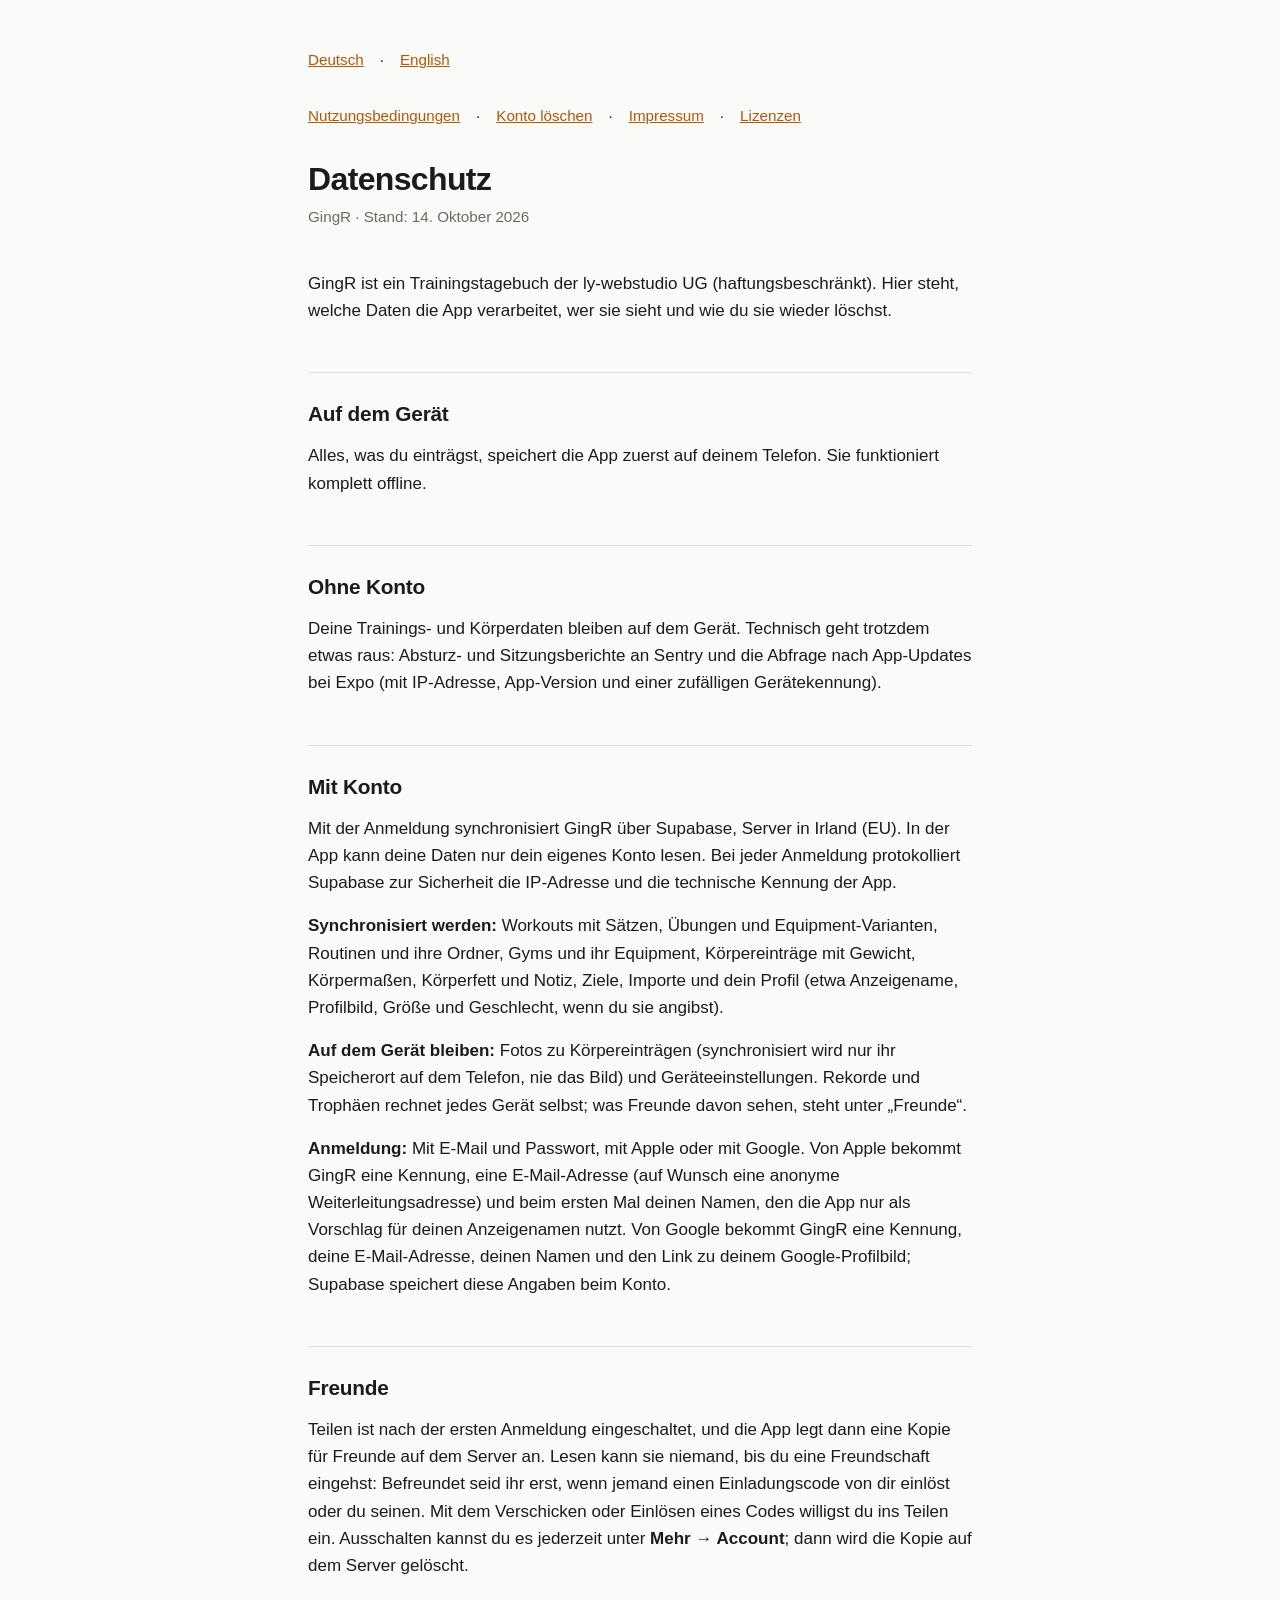
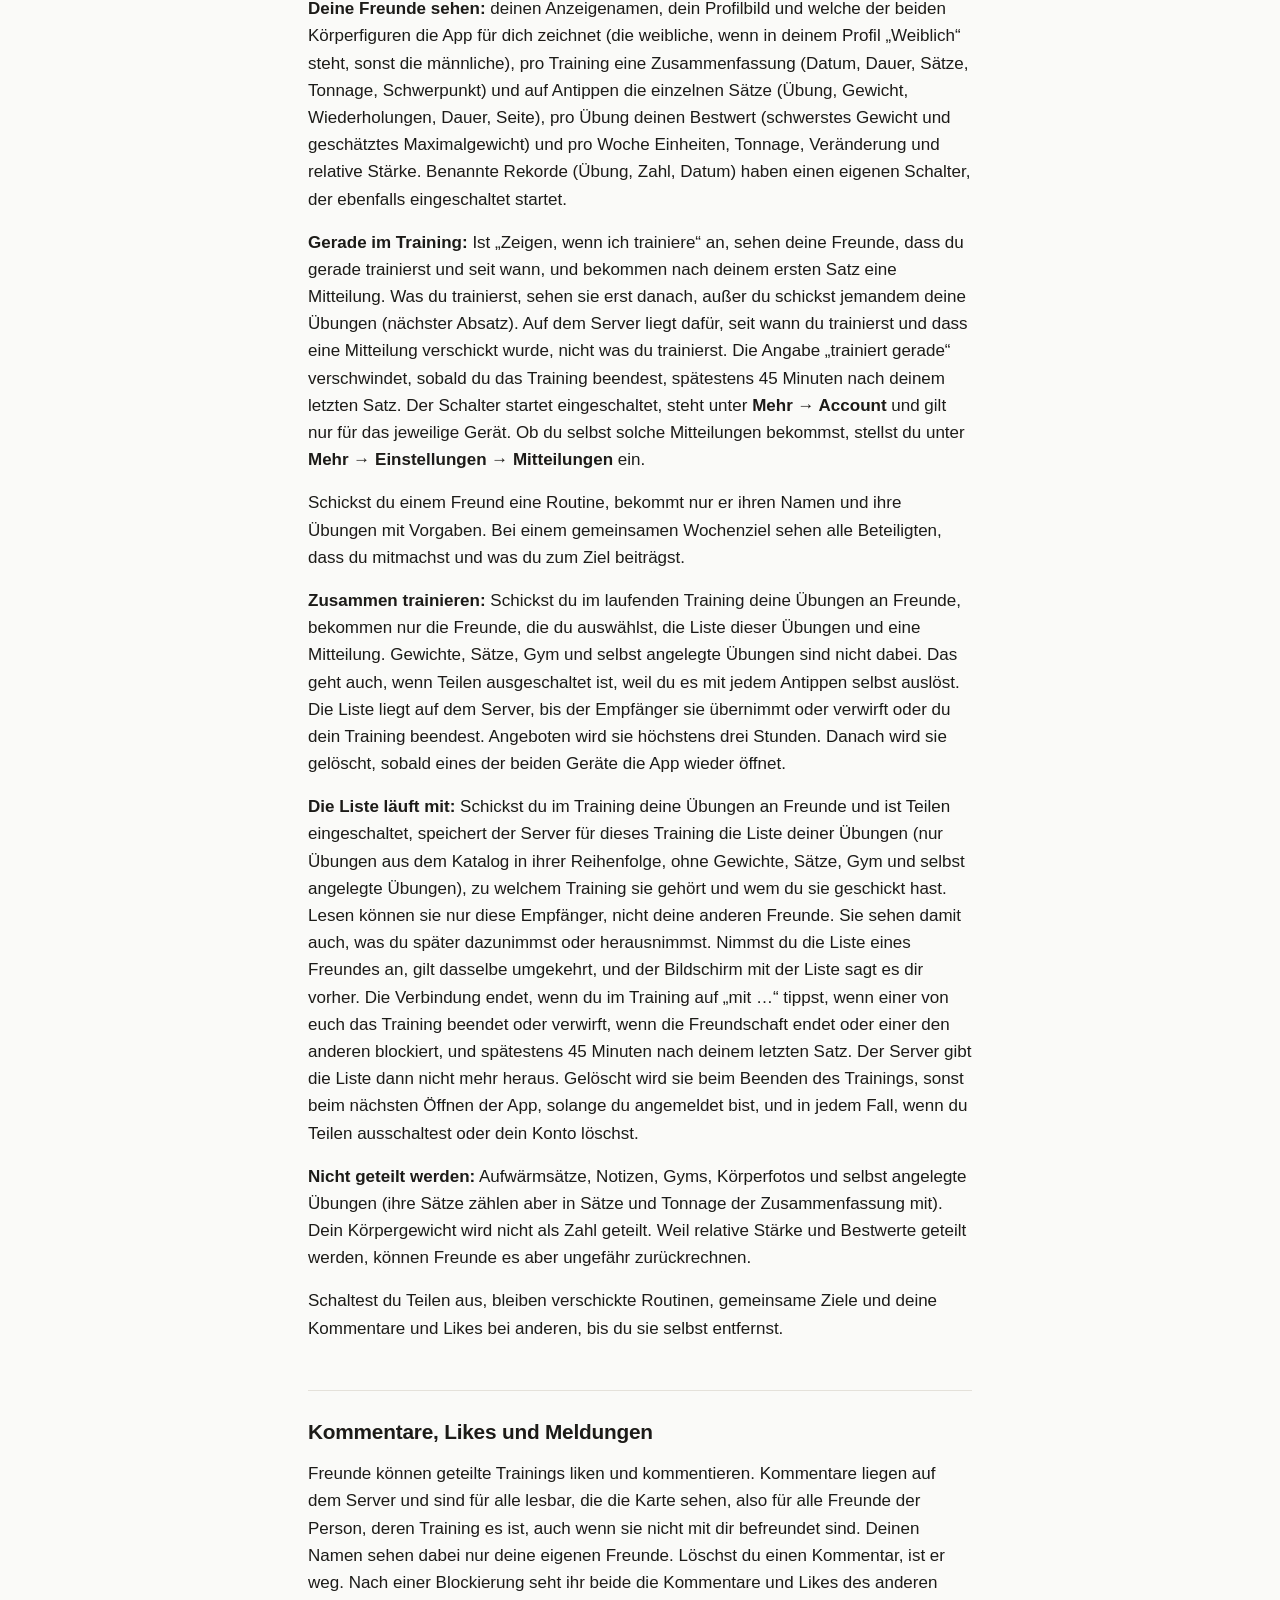
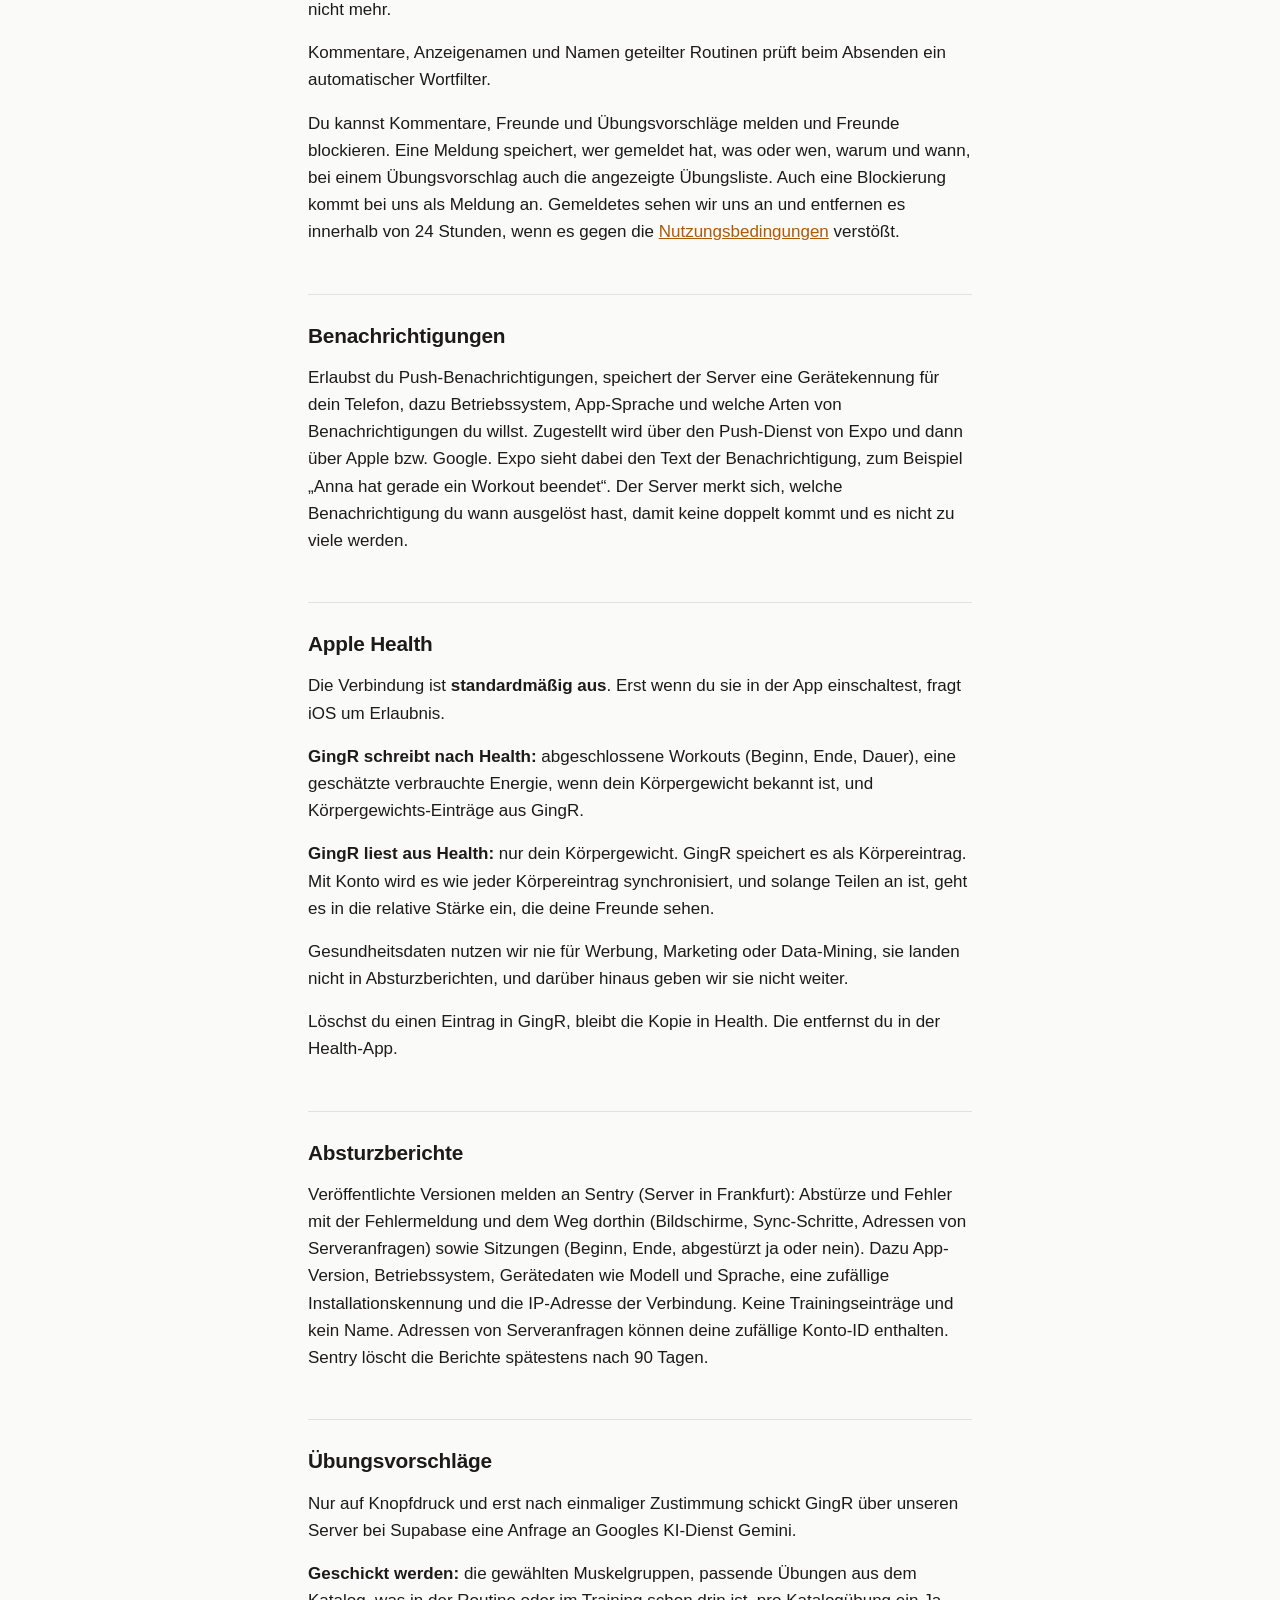
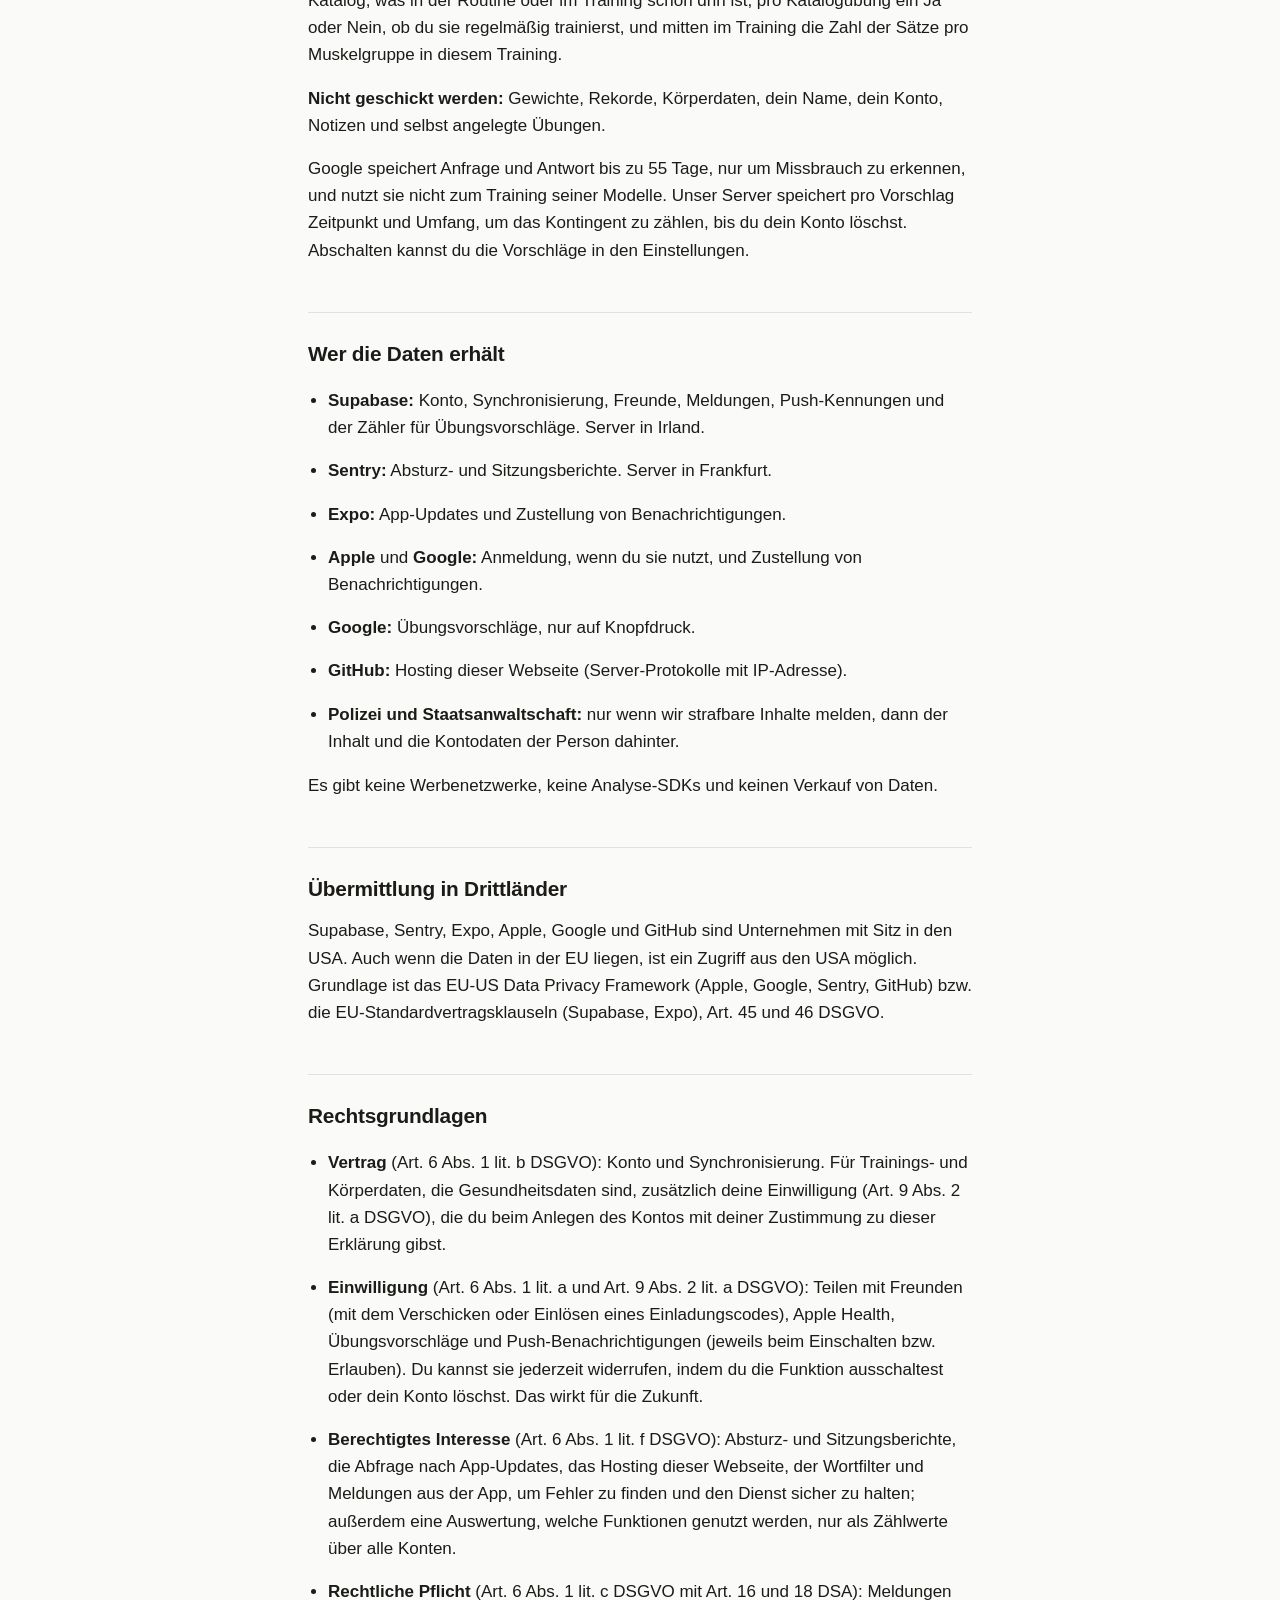
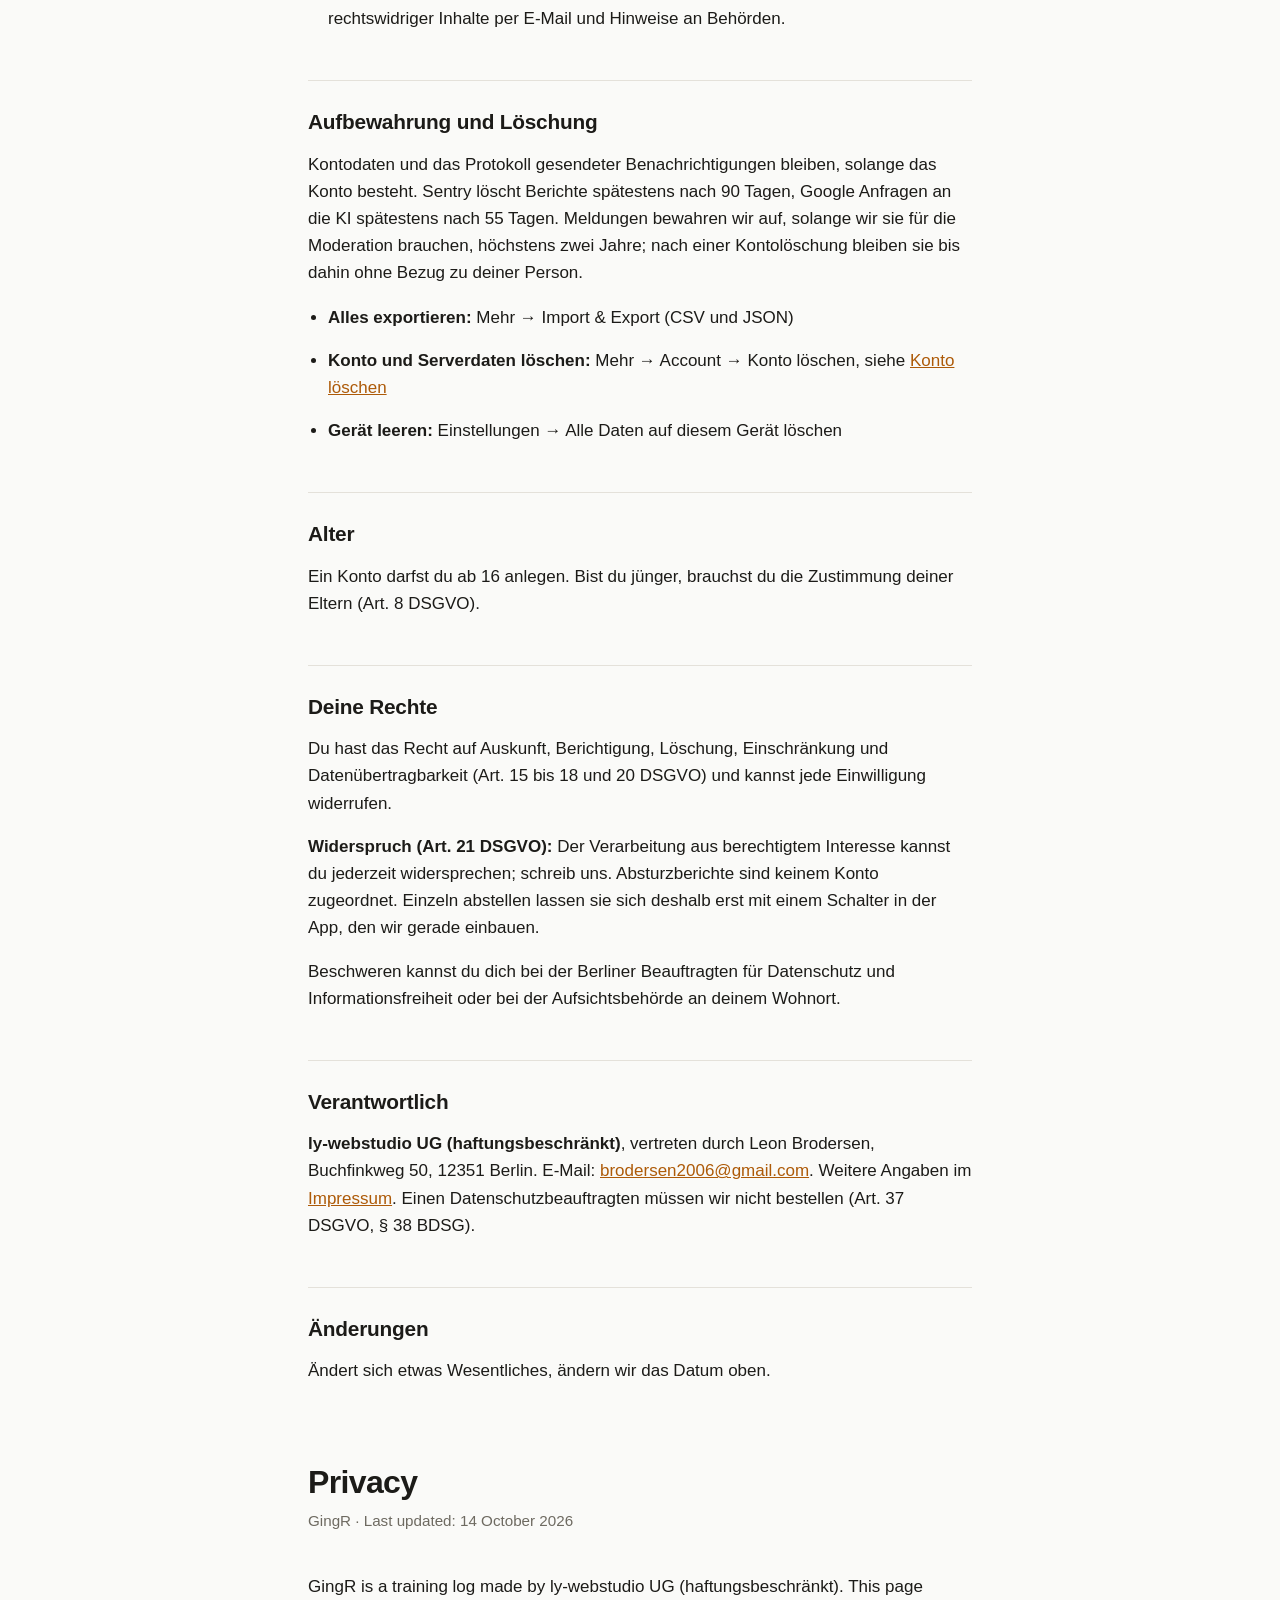
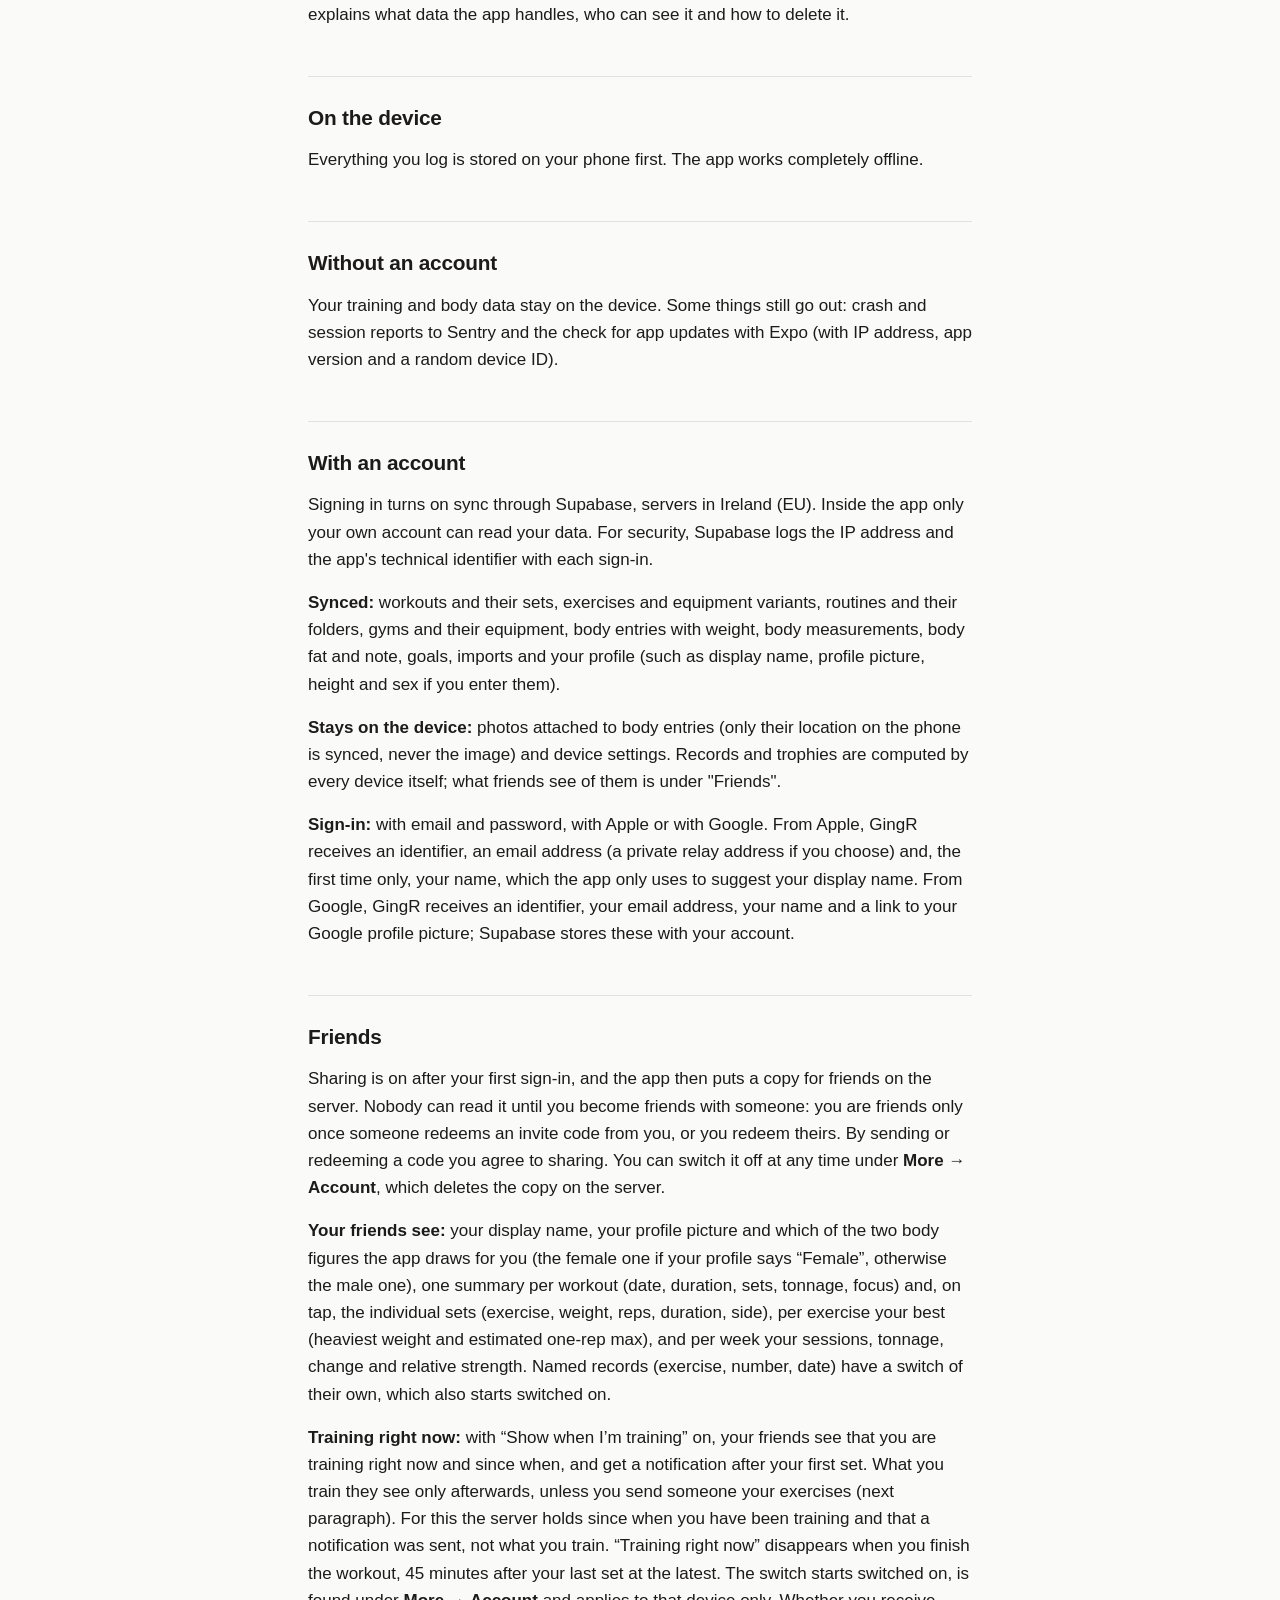
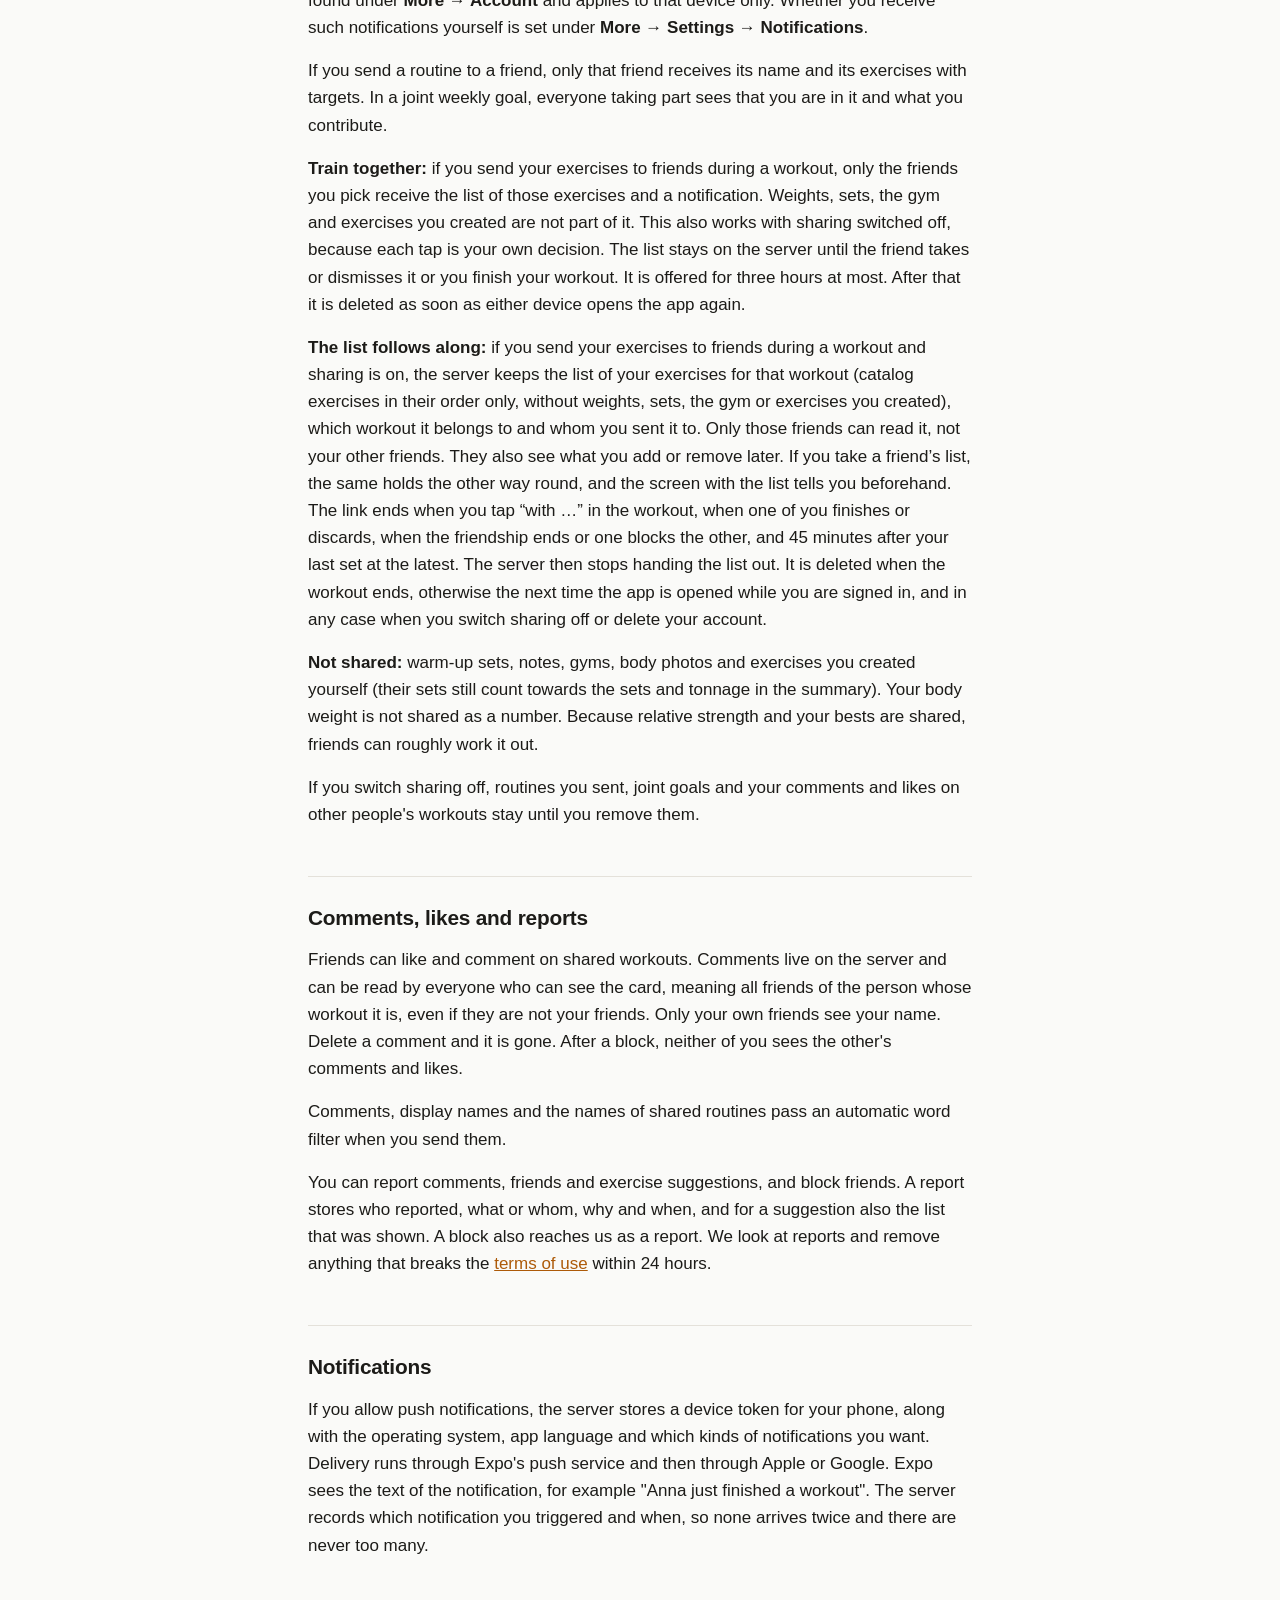
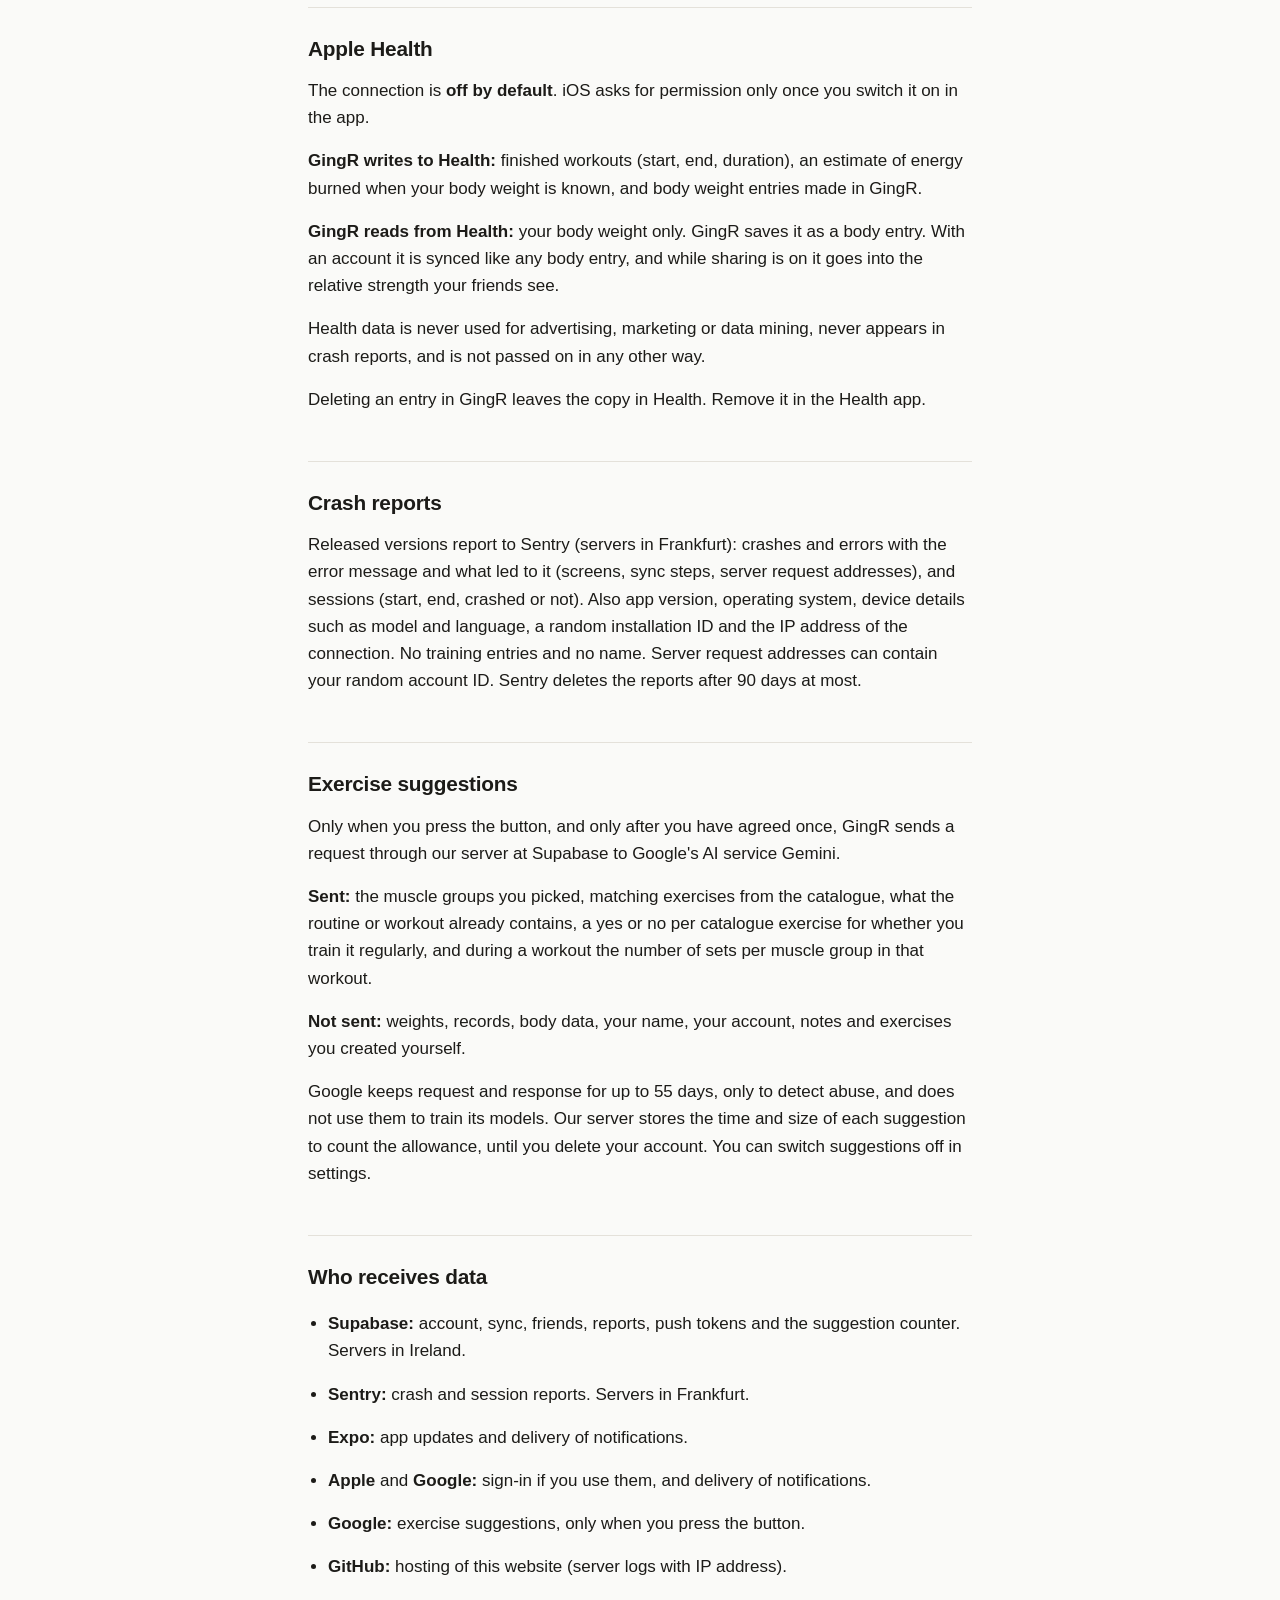
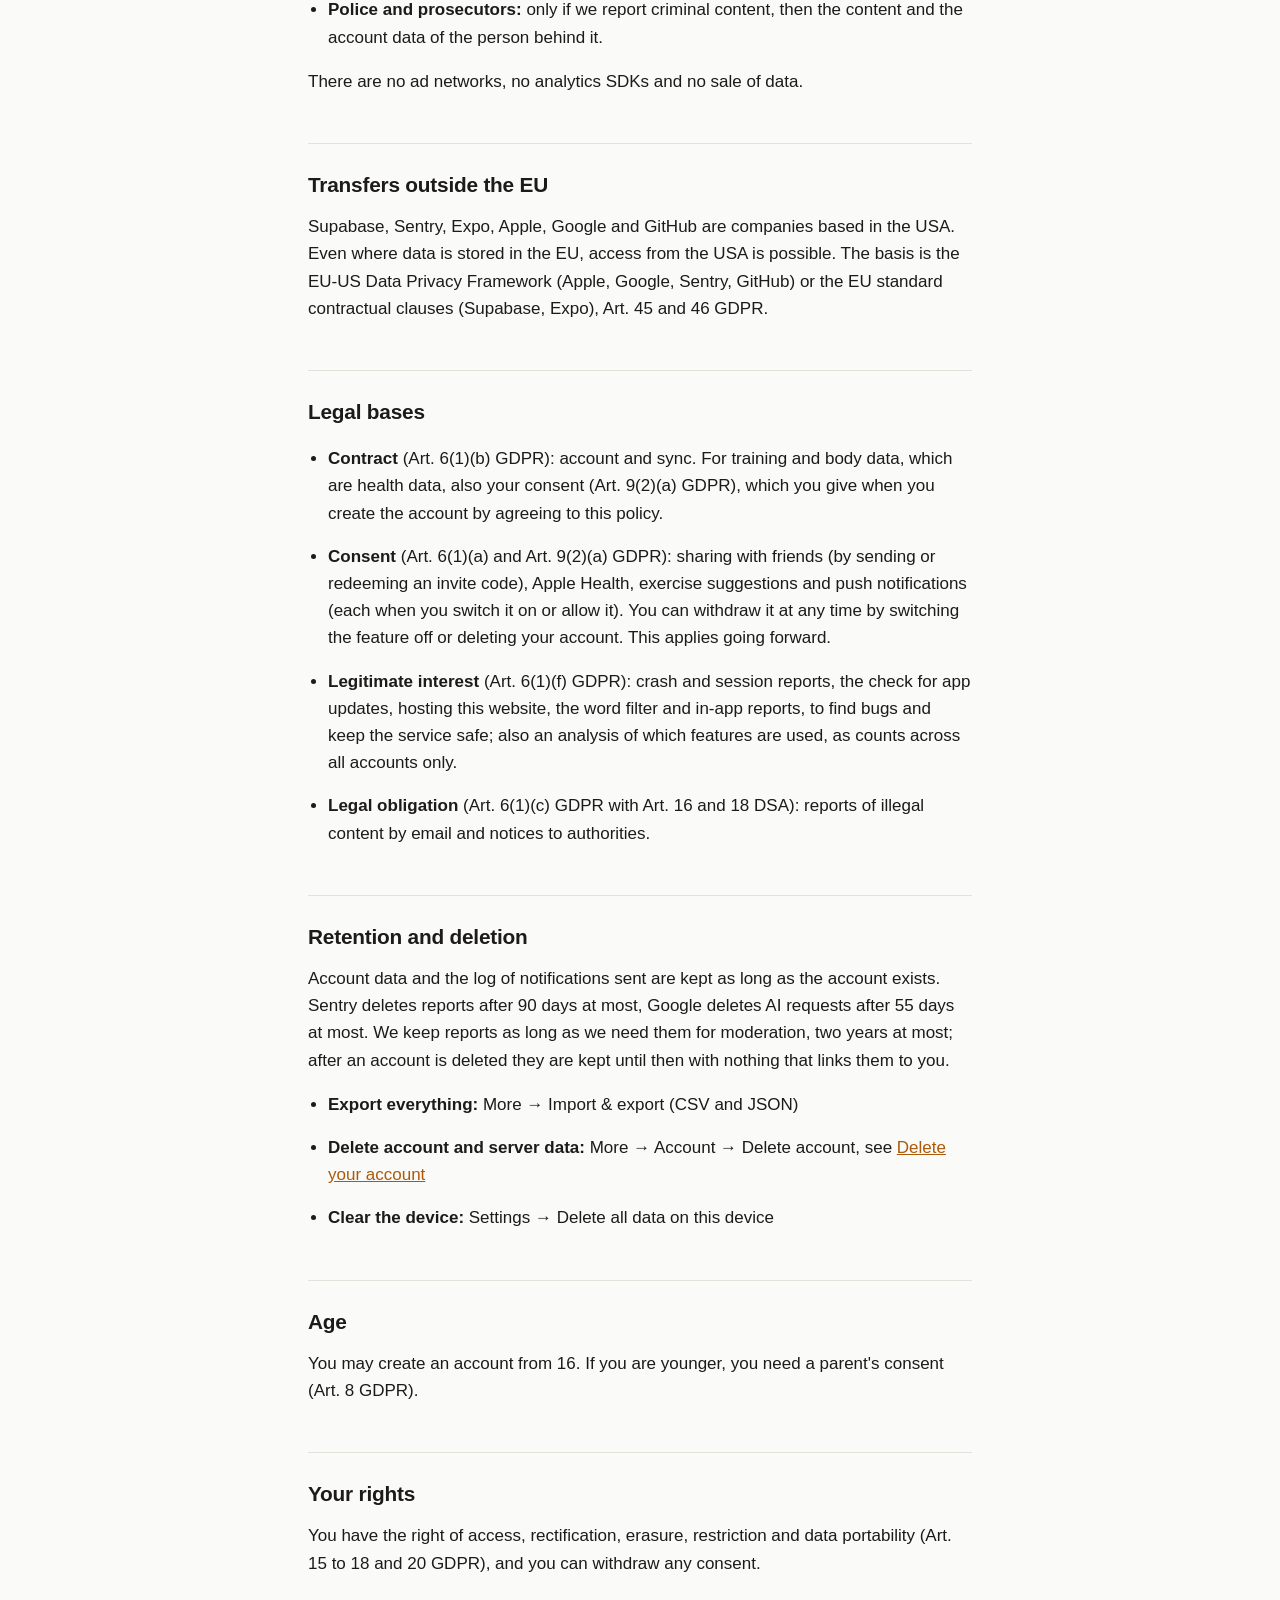
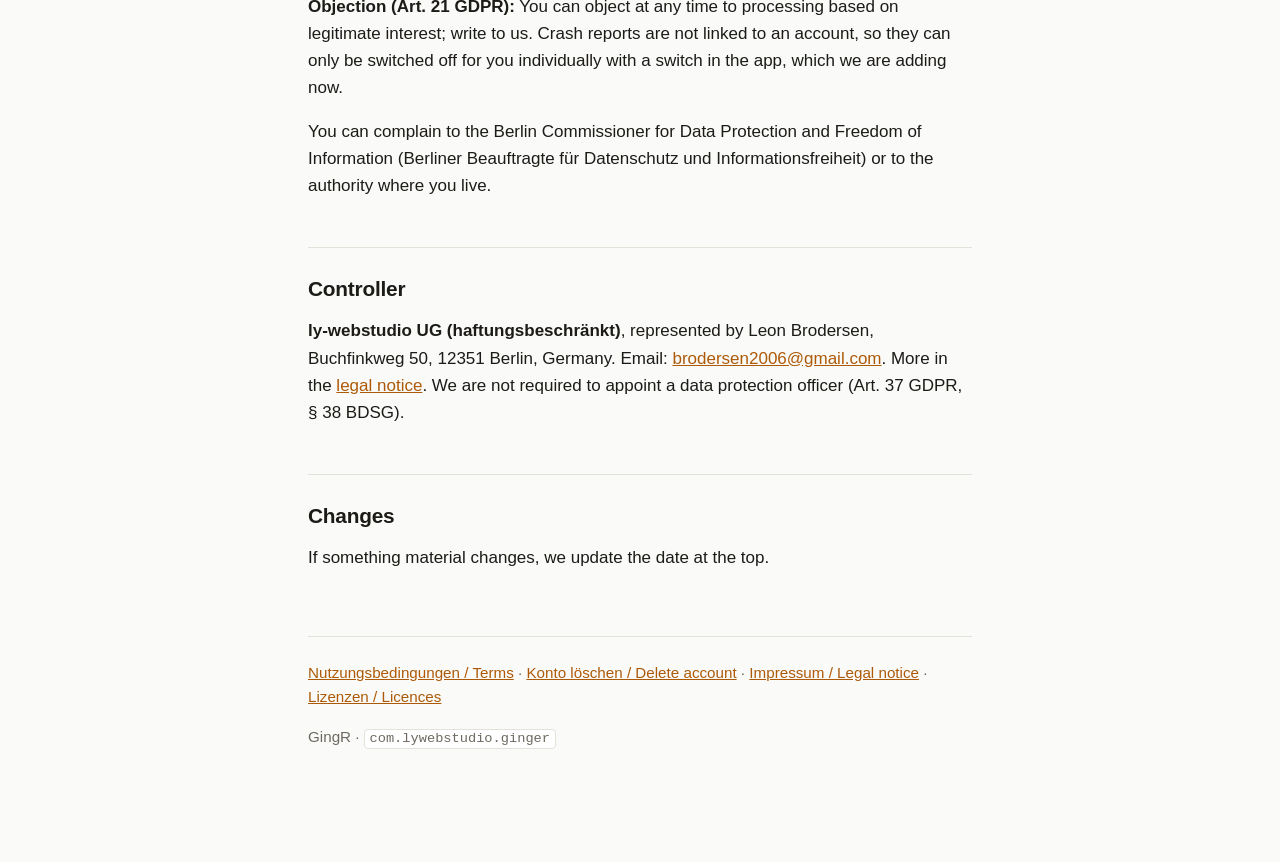
==== commit ff4fea2a: "Say that friends see which body figure is drawn, and that a sent list follows along Co-Authored-By: " ====
--- a/index.html
+++ b/index.html
@@ -18,7 +18,7 @@
 </div>
 
 <h1 id="de">Datenschutz</h1>
-<p class="meta">GingR · Stand: 13. Oktober 2026</p>
+<p class="meta">GingR · Stand: 14. Oktober 2026</p>
 
 <p>GingR ist ein Trainingstagebuch der ly-webstudio UG (haftungsbeschränkt). Hier steht, welche
 Daten die App verarbeitet, wer sie sieht und wie du sie wieder löschst.</p>
@@ -55,7 +55,9 @@
 erst, wenn jemand einen Einladungscode von dir einlöst oder du seinen. Mit dem Verschicken oder
 Einlösen eines Codes willigst du ins Teilen ein. Ausschalten kannst du es jederzeit unter
 <b>Mehr → Account</b>; dann wird die Kopie auf dem Server gelöscht.</p>
-<p><strong>Deine Freunde sehen:</strong> deinen Anzeigenamen und dein Profilbild, pro Training eine
+<p><strong>Deine Freunde sehen:</strong> deinen Anzeigenamen, dein Profilbild und welche der beiden
+Körperfiguren die App für dich zeichnet (die weibliche, wenn in deinem Profil „Weiblich“ steht, sonst
+die männliche), pro Training eine
 Zusammenfassung (Datum, Dauer, Sätze, Tonnage, Schwerpunkt) und auf Antippen die einzelnen Sätze
 (Übung, Gewicht, Wiederholungen, Dauer, Seite), pro Übung deinen Bestwert (schwerstes Gewicht und
 geschätztes Maximalgewicht) und pro Woche Einheiten, Tonnage, Veränderung und relative Stärke.
@@ -79,6 +81,17 @@
 ist, weil du es mit jedem Antippen selbst auslöst. Die Liste liegt auf dem Server, bis der
 Empfänger sie übernimmt oder verwirft oder du dein Training beendest. Angeboten wird sie höchstens
 drei Stunden. Danach wird sie gelöscht, sobald eines der beiden Geräte die App wieder öffnet.</p>
+<p><strong>Die Liste läuft mit:</strong> Schickst du im Training deine Übungen an Freunde und ist
+Teilen eingeschaltet, speichert der Server für dieses Training die Liste deiner Übungen (nur Übungen
+aus dem Katalog in ihrer Reihenfolge, ohne Gewichte, Sätze, Gym und selbst angelegte Übungen), zu
+welchem Training sie gehört und wem du sie geschickt hast. Lesen können sie nur diese Empfänger,
+nicht deine anderen Freunde. Sie sehen damit auch, was du später dazunimmst oder herausnimmst. Nimmst
+du die Liste eines Freundes an, gilt dasselbe umgekehrt, und der Bildschirm mit der Liste sagt es dir
+vorher. Die Verbindung endet, wenn du im Training auf „mit …“ tippst, wenn einer von euch das
+Training beendet oder verwirft, wenn die Freundschaft endet oder einer den anderen blockiert, und
+spätestens 45 Minuten nach deinem letzten Satz. Der Server gibt die Liste dann nicht mehr heraus.
+Gelöscht wird sie beim Beenden des Trainings, sonst beim nächsten Öffnen der App, solange du
+angemeldet bist, und in jedem Fall, wenn du Teilen ausschaltest oder dein Konto löschst.</p>
 <p><strong>Nicht geteilt werden:</strong> Aufwärmsätze, Notizen, Gyms, Körperfotos und selbst
 angelegte Übungen (ihre Sätze zählen aber in Sätze und Tonnage der Zusammenfassung mit). Dein
 Körpergewicht wird nicht als Zahl geteilt. Weil relative Stärke und Bestwerte geteilt werden,
@@ -220,7 +233,7 @@
 
 
 <h1 id="en" style="margin-top:5rem">Privacy</h1>
-<p class="meta">GingR · Last updated: 13 October 2026</p>
+<p class="meta">GingR · Last updated: 14 October 2026</p>
 
 <p>GingR is a training log made by ly-webstudio UG (haftungsbeschränkt). This page explains what
 data the app handles, who can see it and how to delete it.</p>
@@ -256,7 +269,9 @@
 redeems an invite code from you, or you redeem theirs. By sending or redeeming a code you agree to
 sharing. You can switch it off at any time under <b>More → Account</b>, which deletes the copy on
 the server.</p>
-<p><strong>Your friends see:</strong> your display name and profile picture, one summary per
+<p><strong>Your friends see:</strong> your display name, your profile picture and which of the two
+body figures the app draws for you (the female one if your profile says “Female”, otherwise the
+male one), one summary per
 workout (date, duration, sets, tonnage, focus) and, on tap, the individual sets (exercise, weight,
 reps, duration, side), per exercise your best (heaviest weight and estimated one-rep max), and per
 week your sessions, tonnage, change and relative strength. Named records (exercise, number, date)
@@ -276,6 +291,16 @@
 each tap is your own decision. The list stays on the server until the friend takes or dismisses it
 or you finish your workout. It is offered for three hours at most. After that it is deleted as soon
 as either device opens the app again.</p>
+<p><strong>The list follows along:</strong> if you send your exercises to friends during a workout
+and sharing is on, the server keeps the list of your exercises for that workout (catalog exercises
+in their order only, without weights, sets, the gym or exercises you created), which workout it
+belongs to and whom you sent it to. Only those friends can read it, not your other friends. They
+also see what you add or remove later. If you take a friend’s list, the same holds the other way
+round, and the screen with the list tells you beforehand. The link ends when you tap “with …” in
+the workout, when one of you finishes or discards, when the friendship ends or one blocks the
+other, and 45 minutes after your last set at the latest. The server then stops handing the list
+out. It is deleted when the workout ends, otherwise the next time the app is opened while you are
+signed in, and in any case when you switch sharing off or delete your account.</p>
 <p><strong>Not shared:</strong> warm-up sets, notes, gyms, body photos and exercises you created
 yourself (their sets still count towards the sets and tonnage in the summary). Your body weight is
 not shared as a number. Because relative strength and your bests are shared, friends can roughly
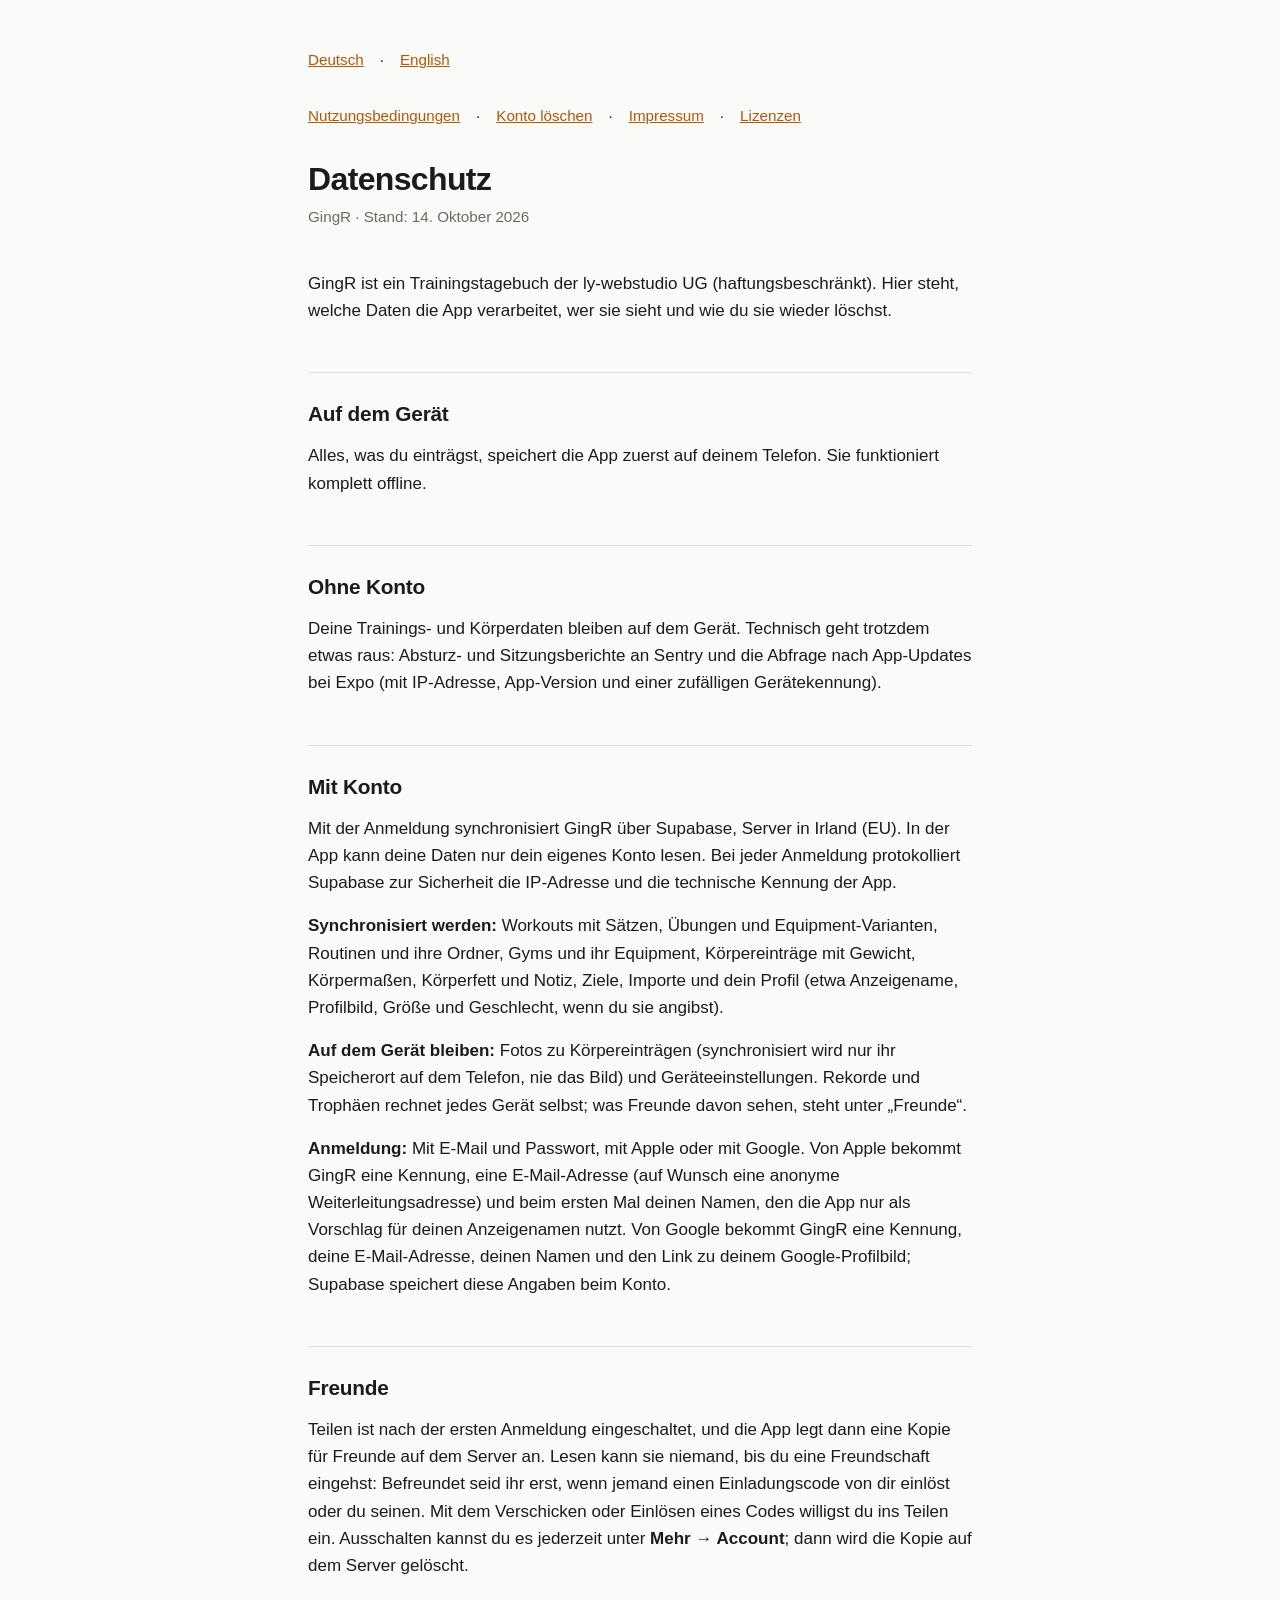
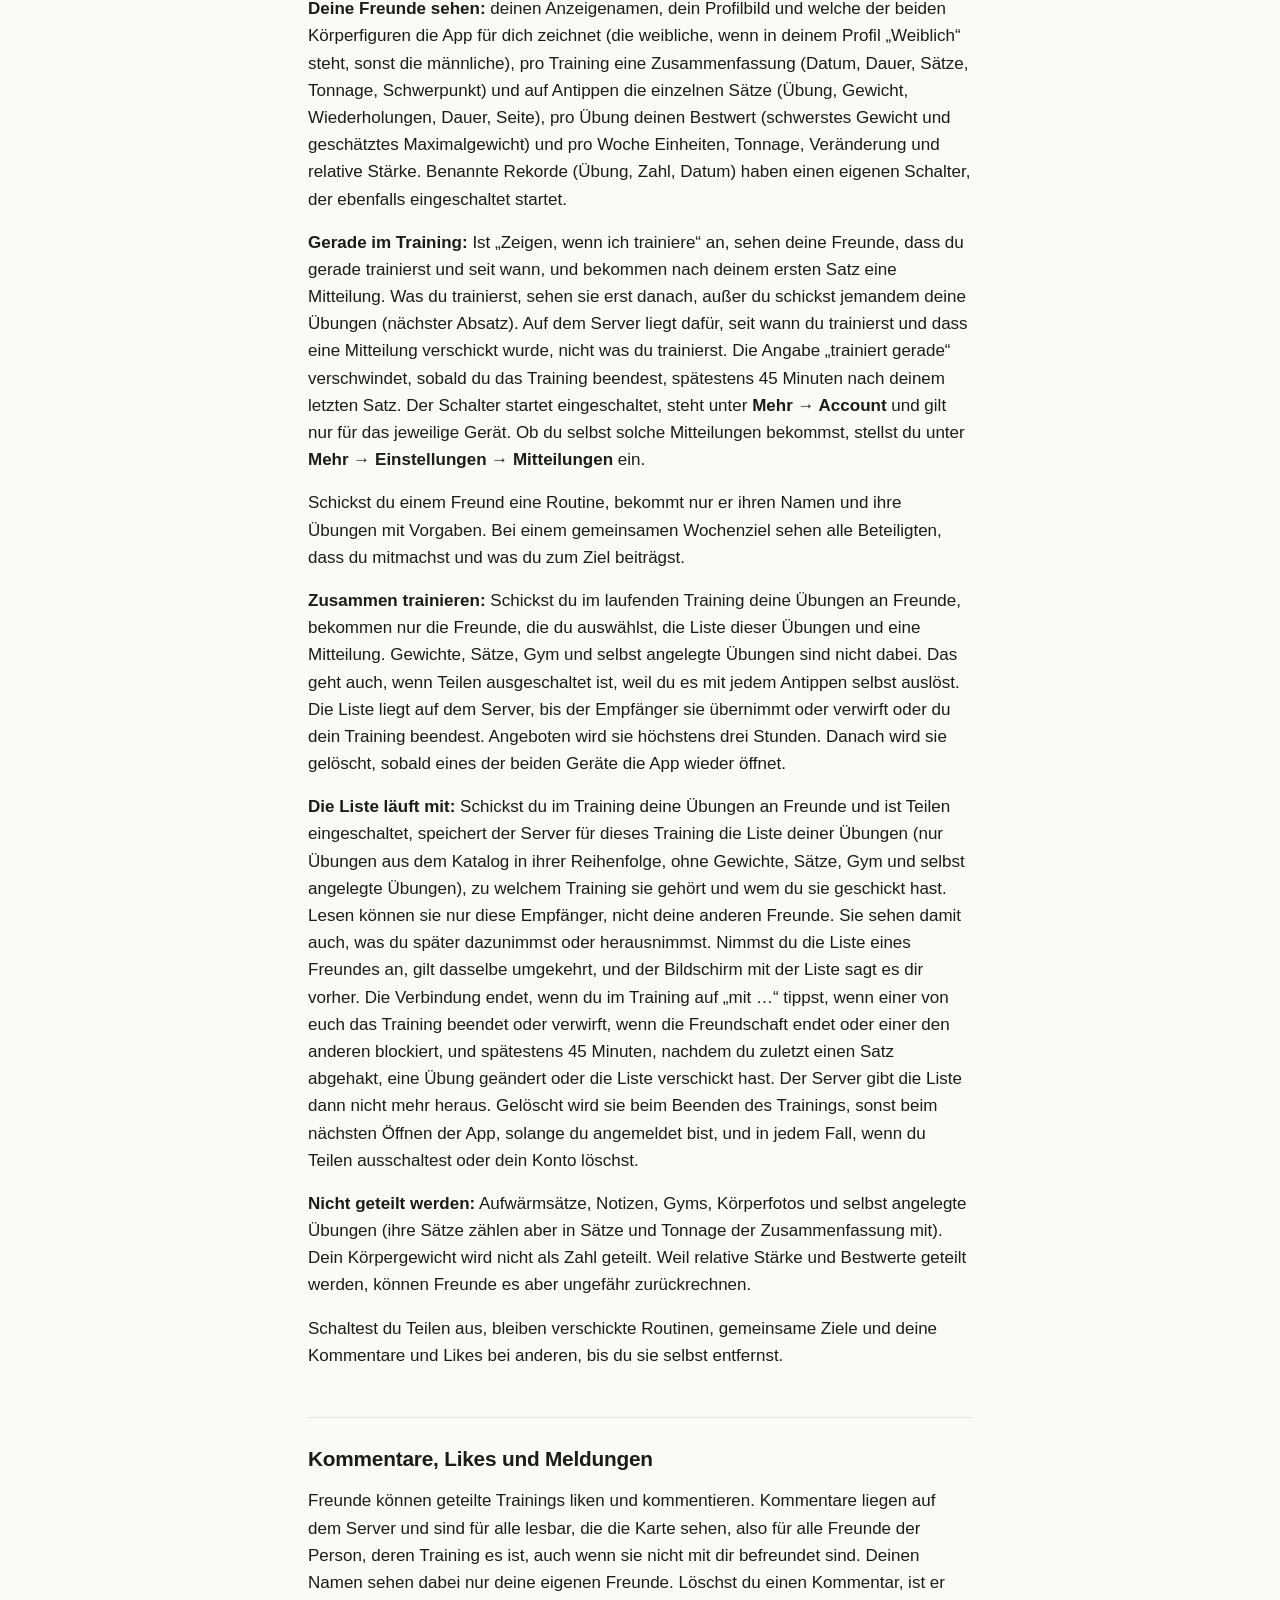
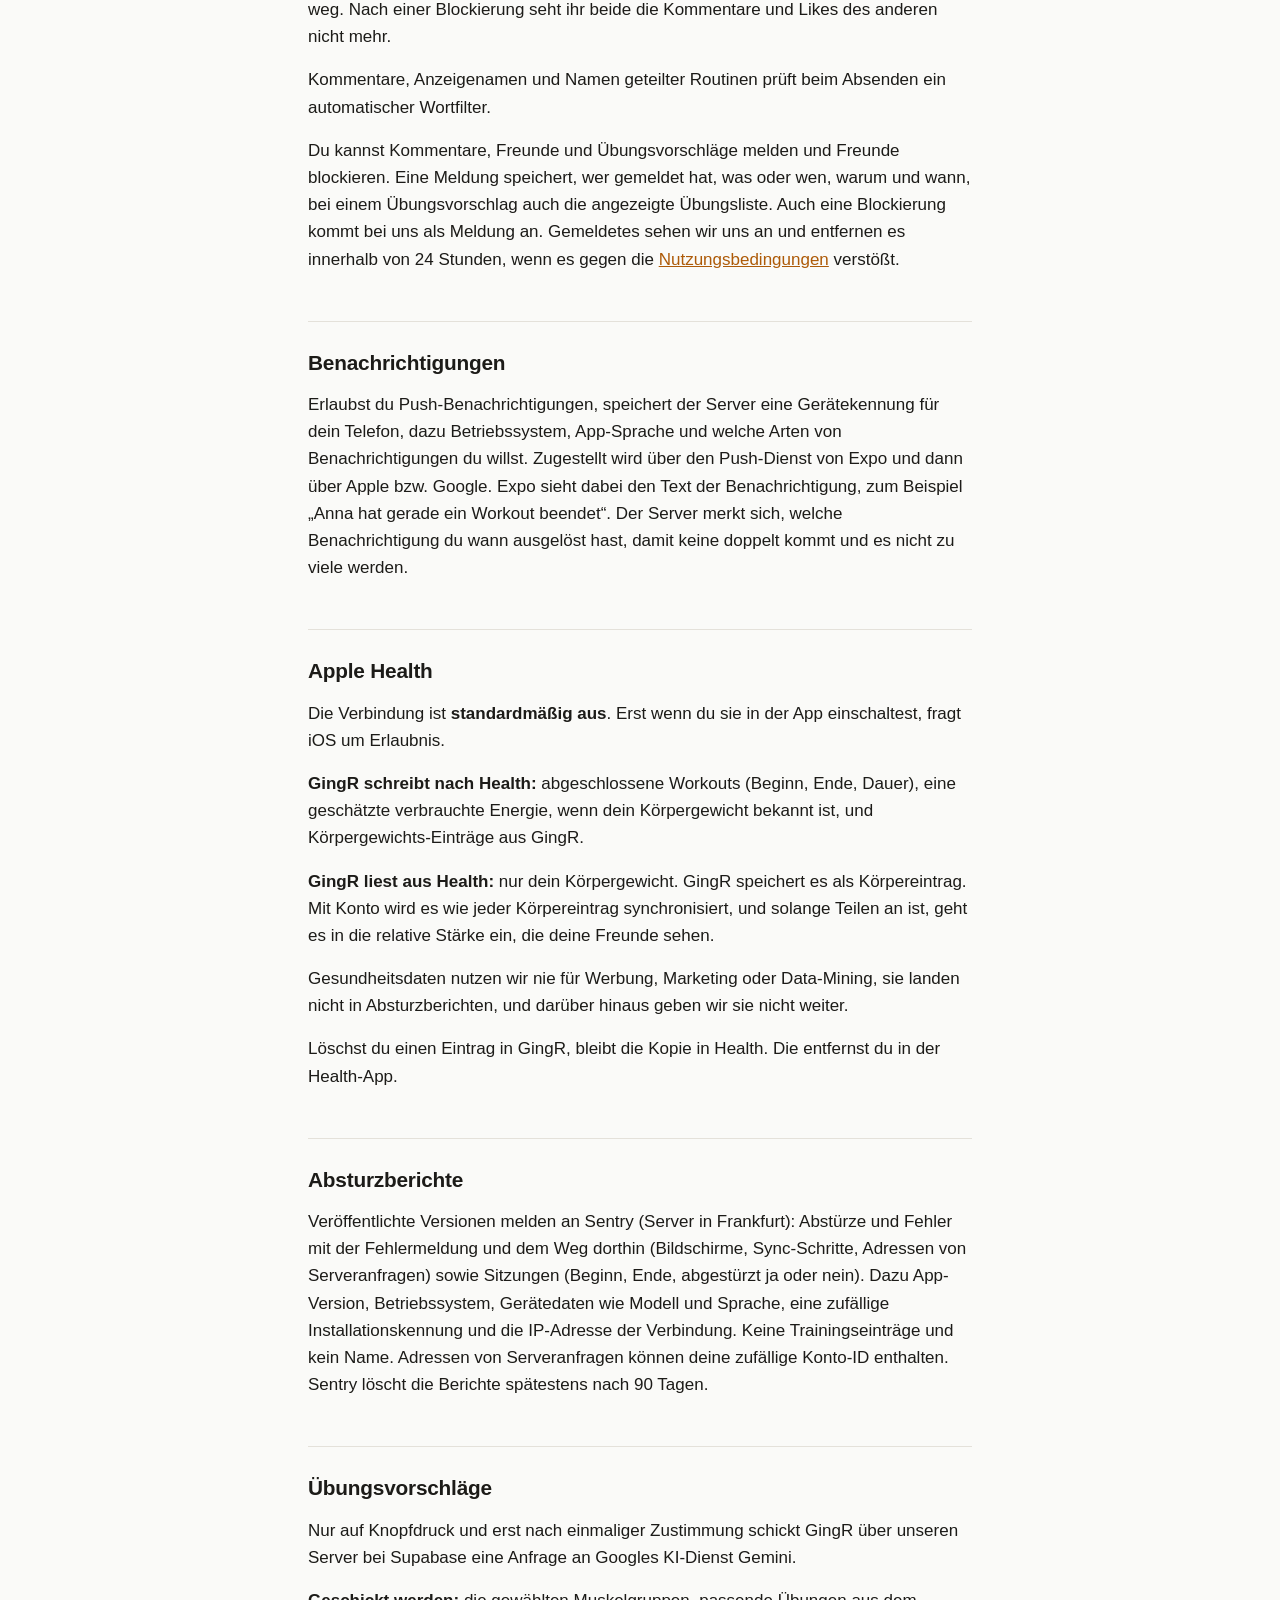
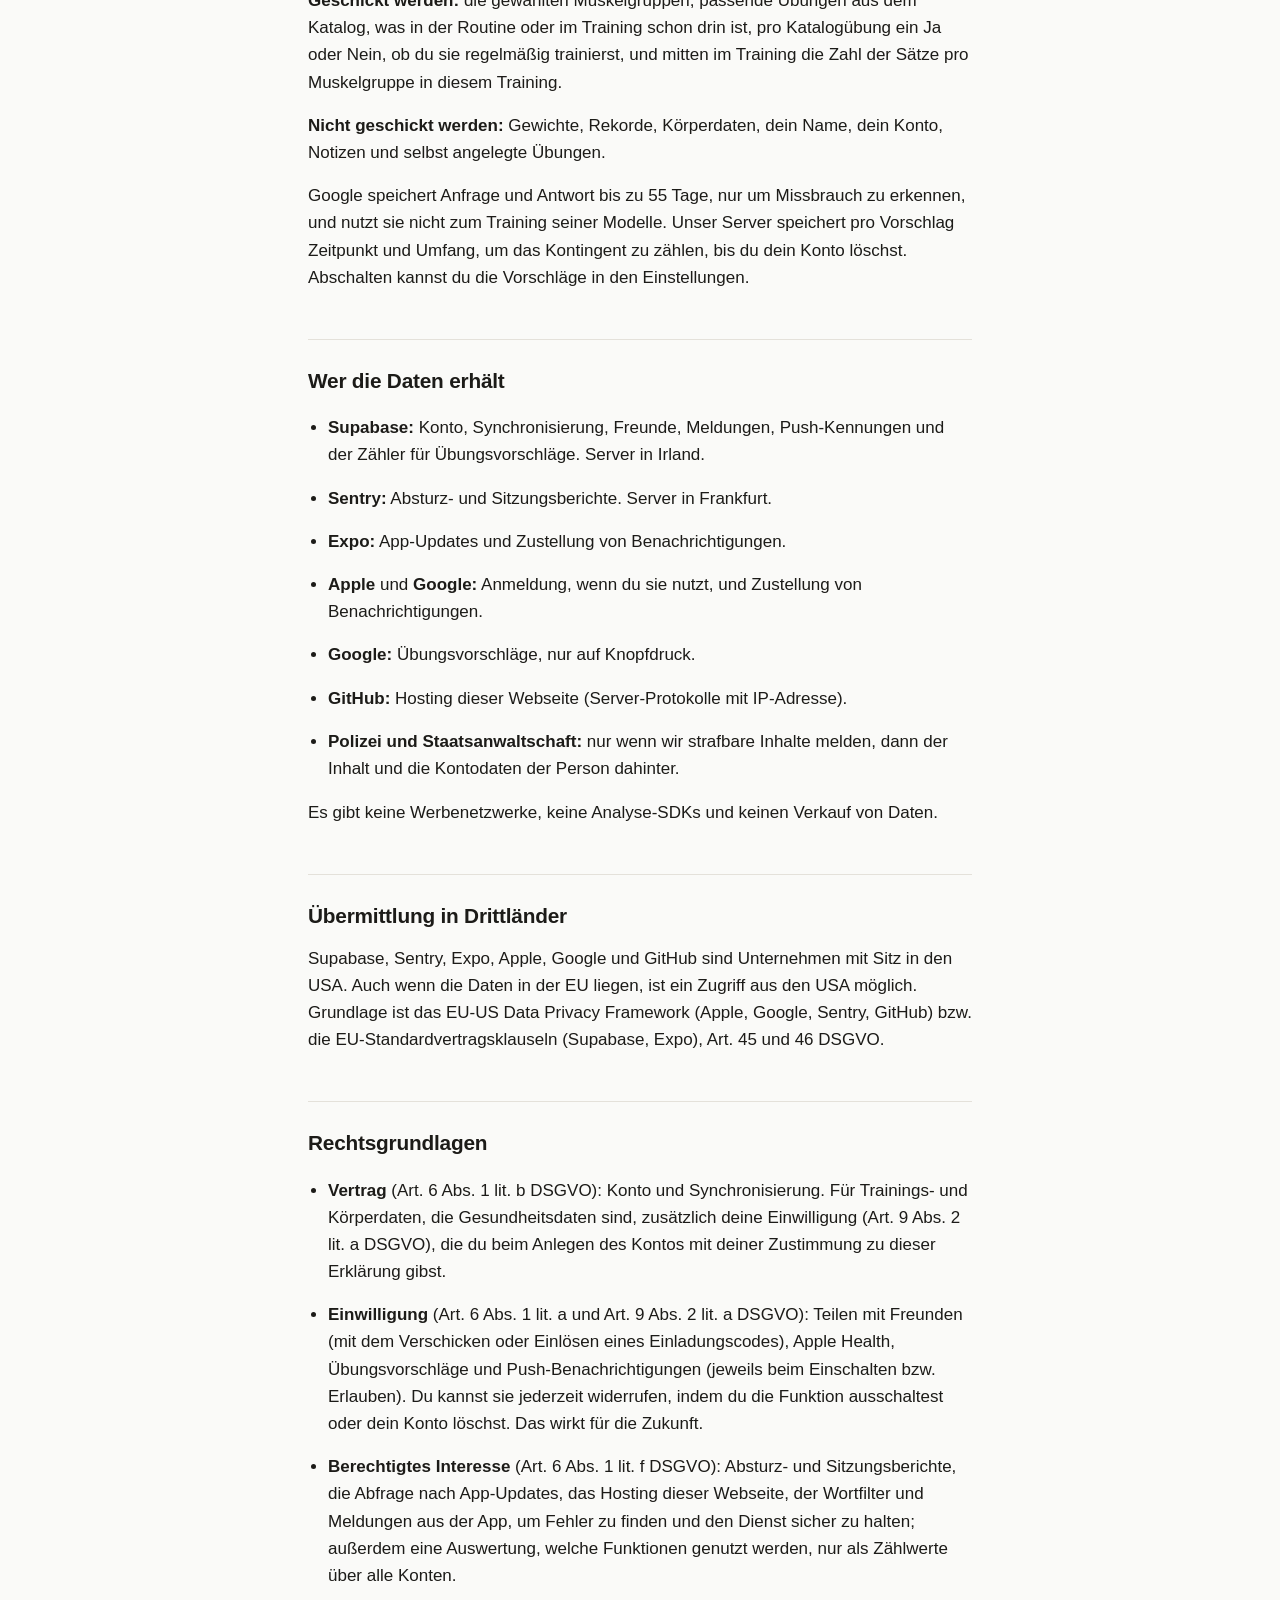
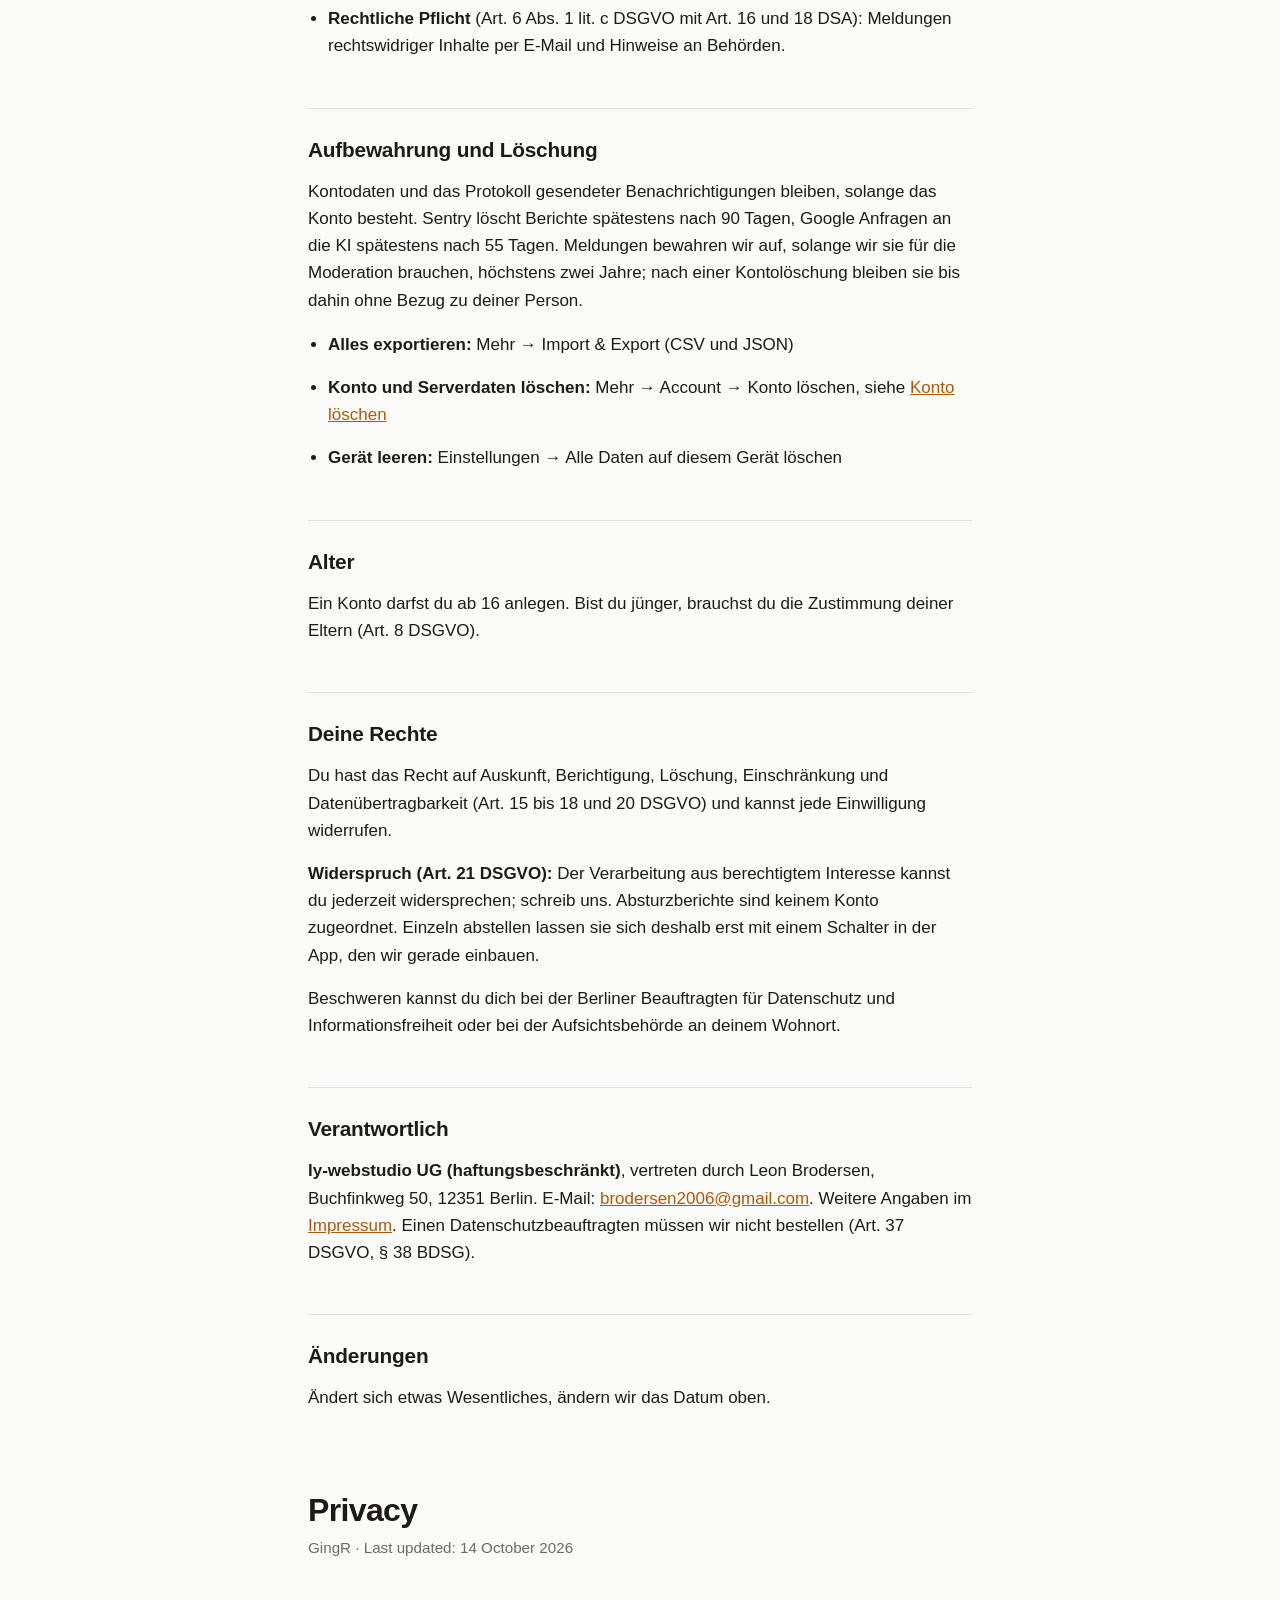
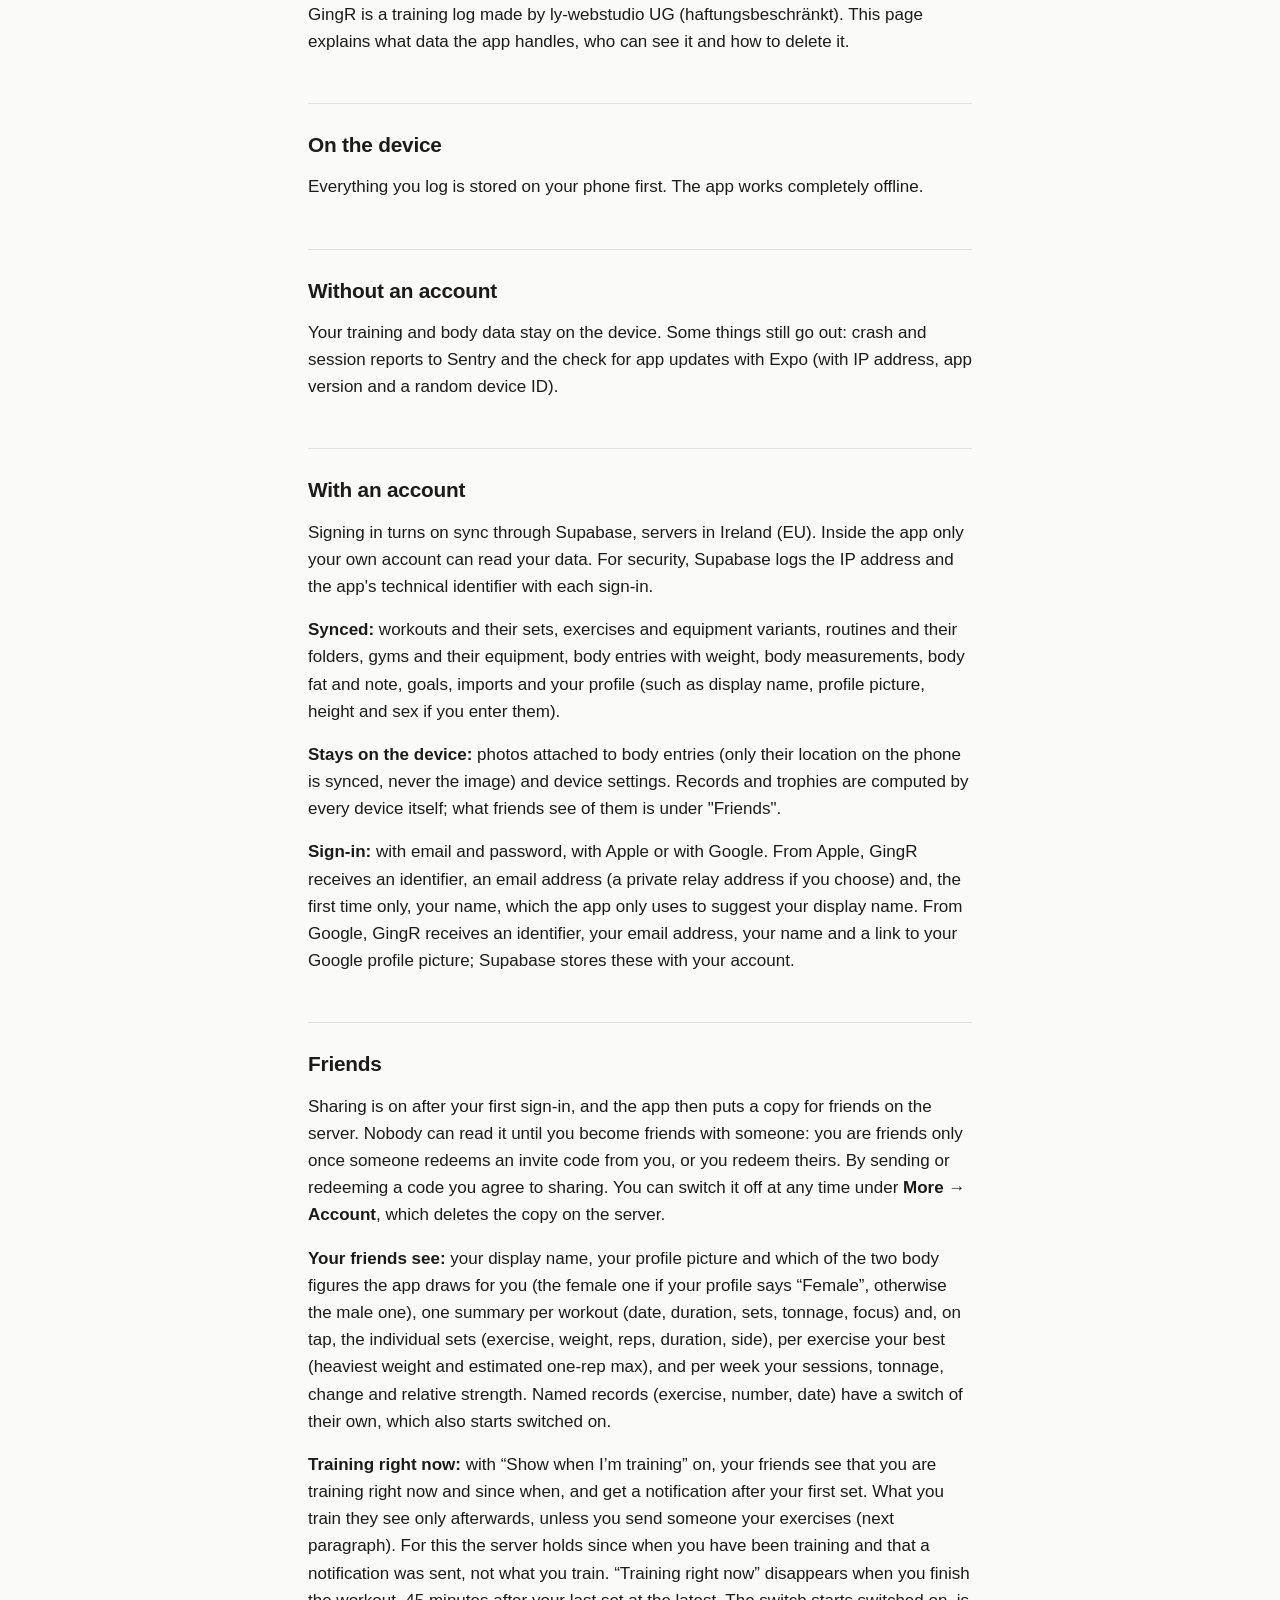
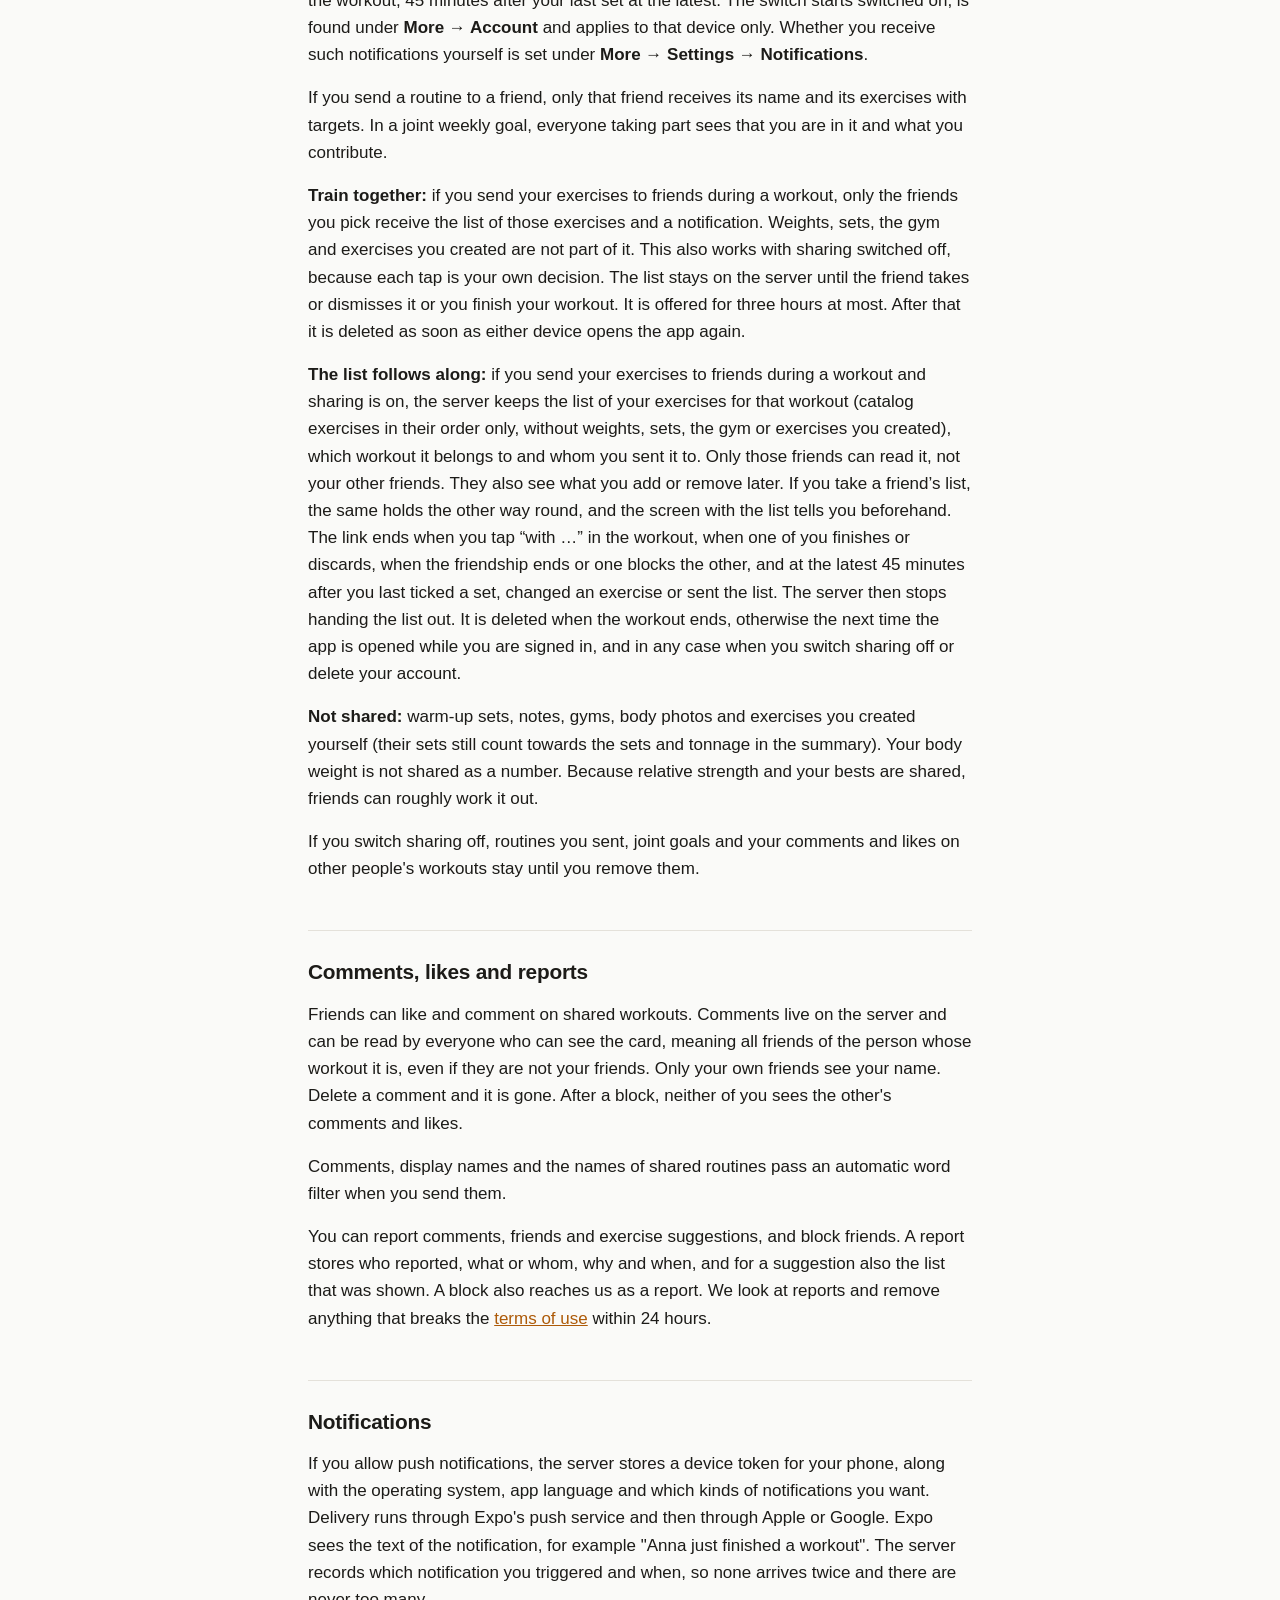
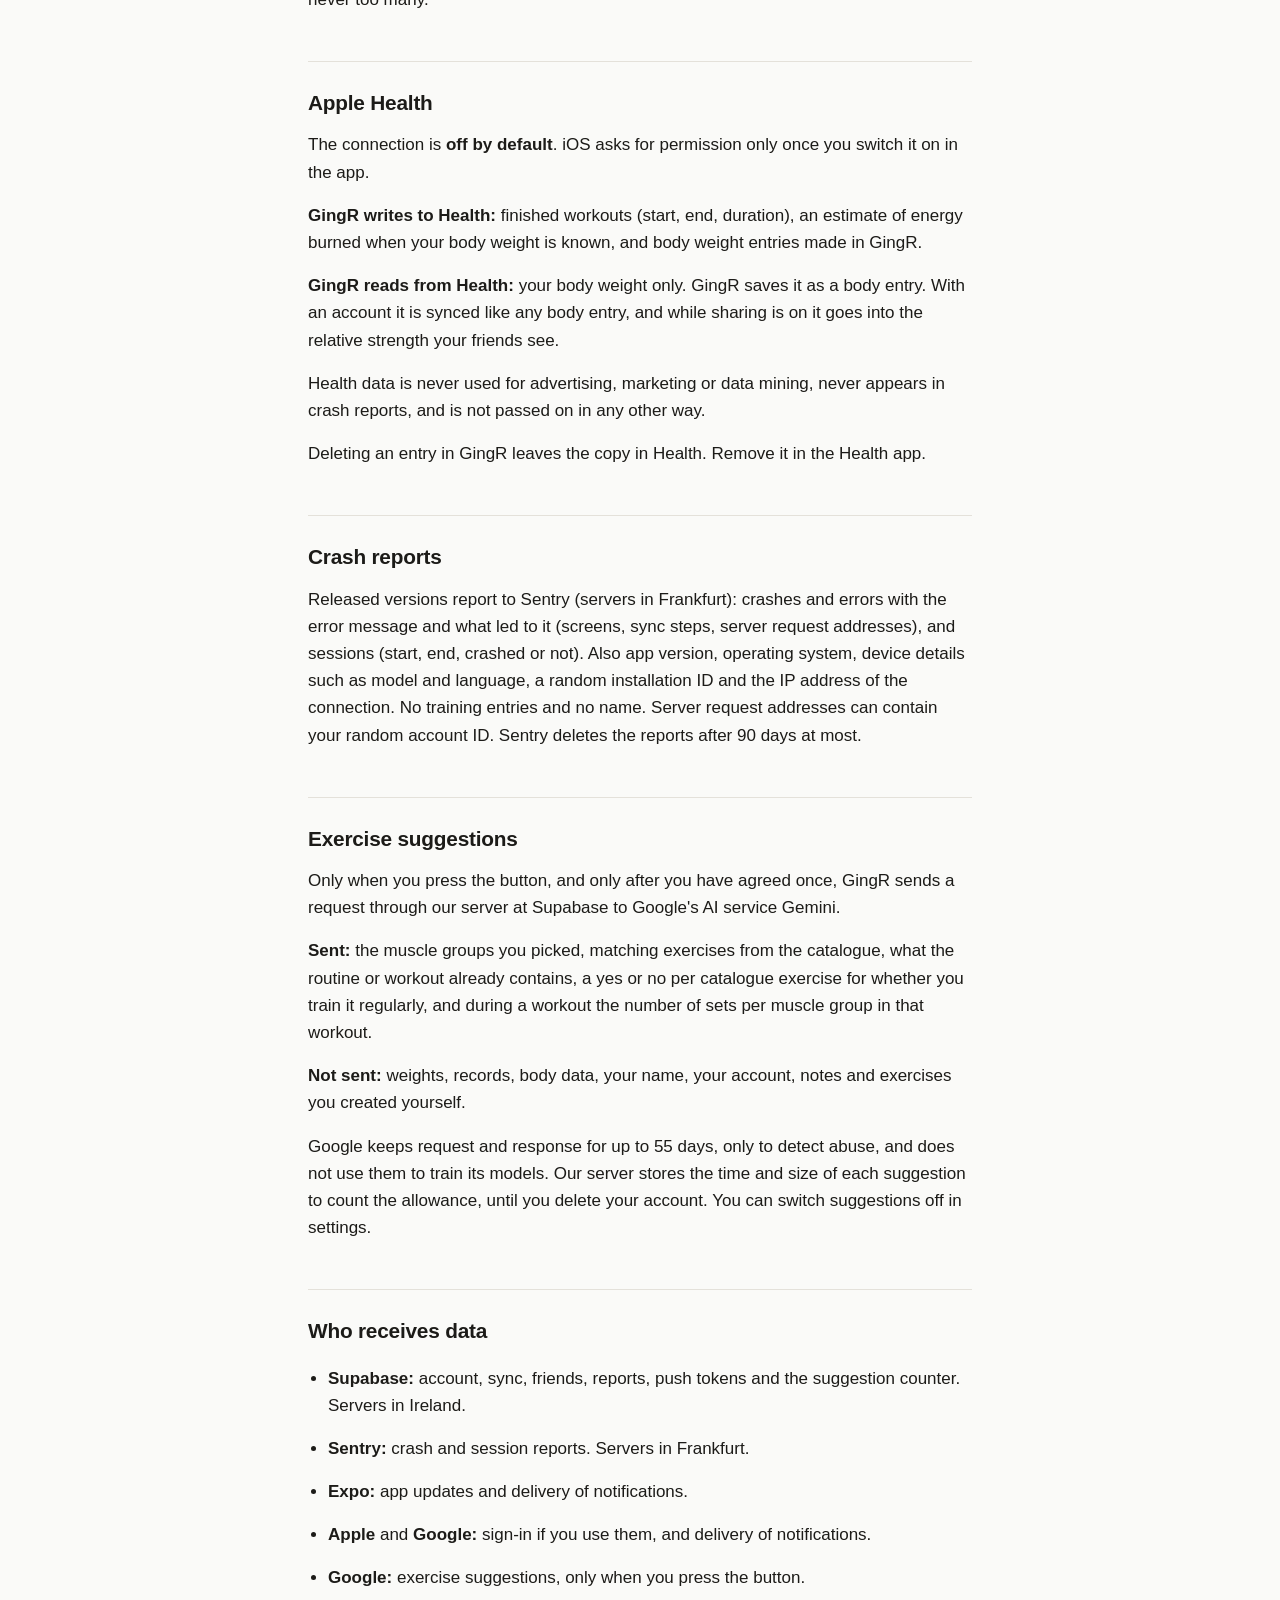
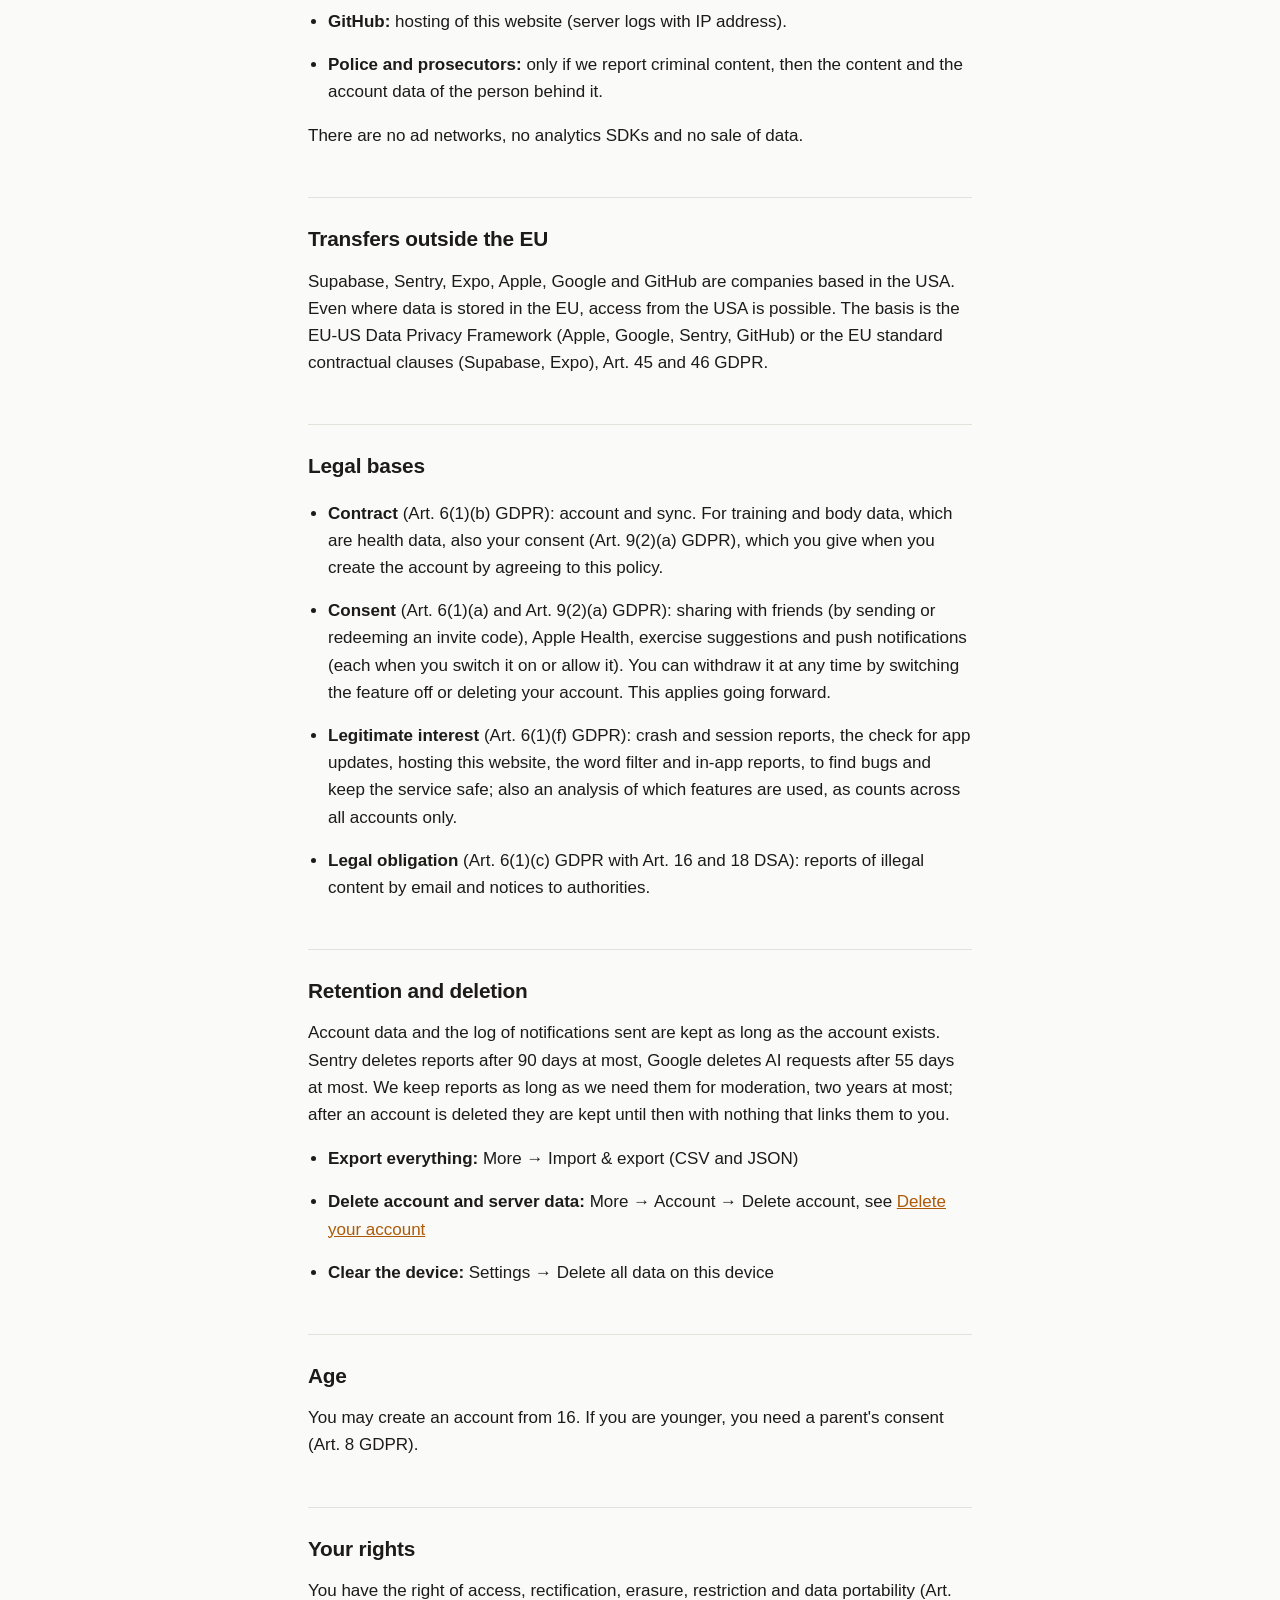
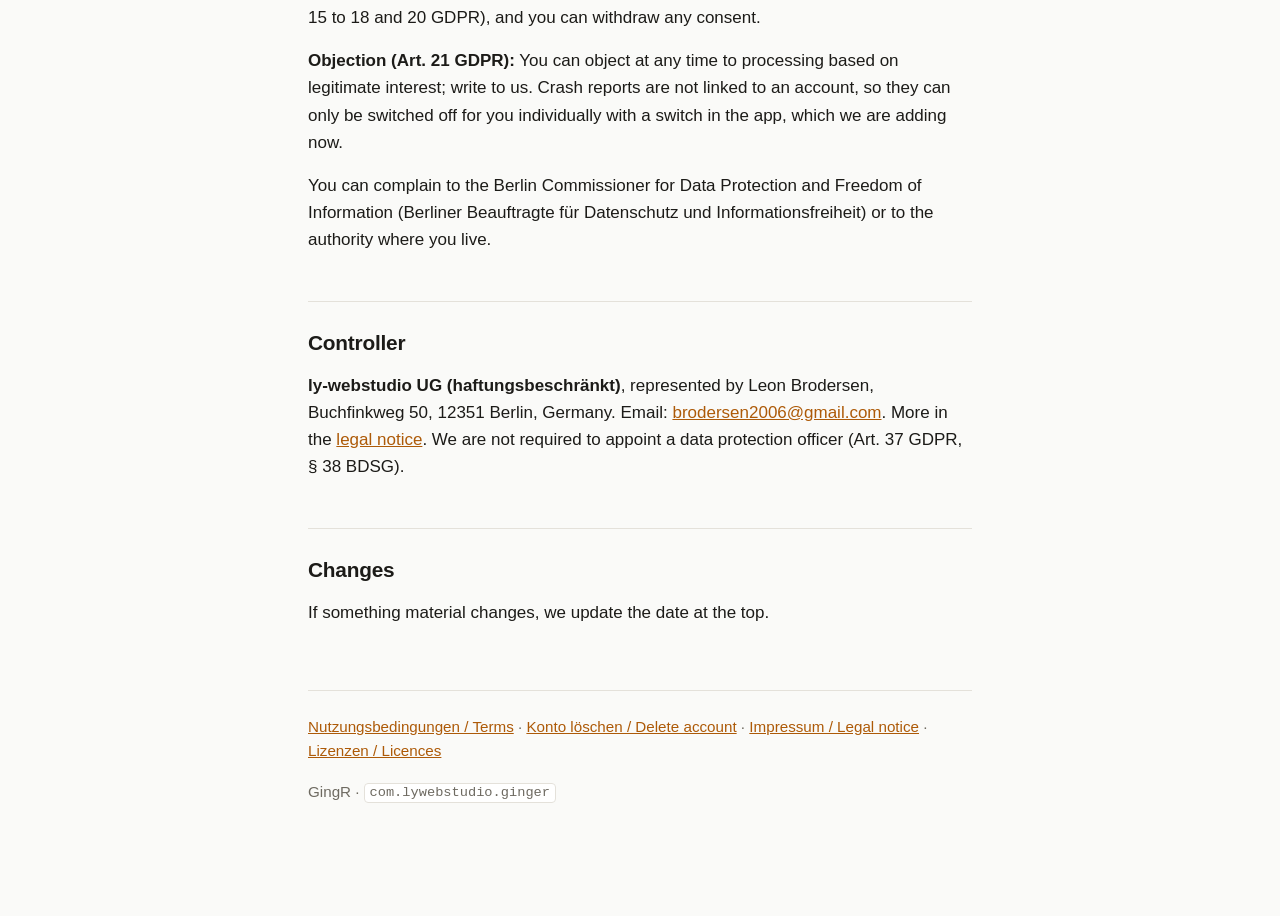
==== commit e97cda7d: "Say what re-arms the 45 minutes of a list that follows along Co-Authored-By: Claude Opus 5.5 <norepl" ====
--- a/index.html
+++ b/index.html
@@ -89,7 +89,8 @@
 du die Liste eines Freundes an, gilt dasselbe umgekehrt, und der Bildschirm mit der Liste sagt es dir
 vorher. Die Verbindung endet, wenn du im Training auf „mit …“ tippst, wenn einer von euch das
 Training beendet oder verwirft, wenn die Freundschaft endet oder einer den anderen blockiert, und
-spätestens 45 Minuten nach deinem letzten Satz. Der Server gibt die Liste dann nicht mehr heraus.
+spätestens 45 Minuten, nachdem du zuletzt einen Satz abgehakt, eine Übung geändert oder die Liste
+verschickt hast. Der Server gibt die Liste dann nicht mehr heraus.
 Gelöscht wird sie beim Beenden des Trainings, sonst beim nächsten Öffnen der App, solange du
 angemeldet bist, und in jedem Fall, wenn du Teilen ausschaltest oder dein Konto löschst.</p>
 <p><strong>Nicht geteilt werden:</strong> Aufwärmsätze, Notizen, Gyms, Körperfotos und selbst
@@ -298,8 +299,8 @@
 also see what you add or remove later. If you take a friend’s list, the same holds the other way
 round, and the screen with the list tells you beforehand. The link ends when you tap “with …” in
 the workout, when one of you finishes or discards, when the friendship ends or one blocks the
-other, and 45 minutes after your last set at the latest. The server then stops handing the list
-out. It is deleted when the workout ends, otherwise the next time the app is opened while you are
+other, and at the latest 45 minutes after you last ticked a set, changed an exercise or sent the
+list. The server then stops handing the list out. It is deleted when the workout ends, otherwise the next time the app is opened while you are
 signed in, and in any case when you switch sharing off or delete your account.</p>
 <p><strong>Not shared:</strong> warm-up sets, notes, gyms, body photos and exercises you created
 yourself (their sets still count towards the sets and tonnage in the summary). Your body weight is
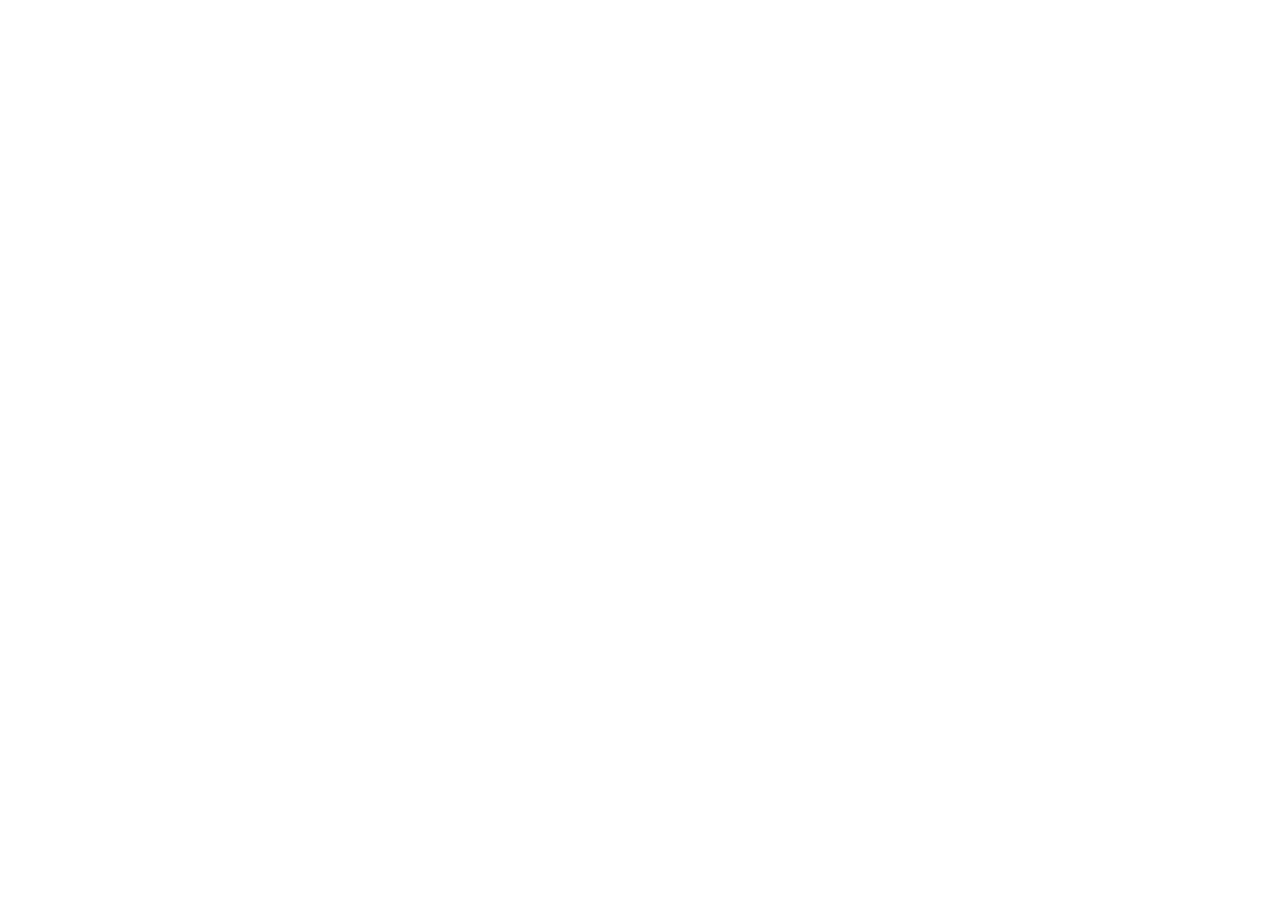
==== commit 76b1e338: "Point the legal pages to www.ly-webstudio.de The privacy policy, terms, account deletion, legal noti" ====
--- a/index.html
+++ b/index.html
@@ -1,444 +1,23 @@
 <!doctype html>
+<!-- Moved to https://www.ly-webstudio.de/gingr/datenschutz/
+     The App Store and Google Play entries and installed GingR versions still open
+     this address, so this stub must stay for good. The script keeps #de and #en,
+     the meta refresh is the fallback without JavaScript. -->
 <html lang="de">
 <head>
 <meta charset="utf-8">
 <meta name="viewport" content="width=device-width, initial-scale=1">
-<title>GingR · Datenschutz / Privacy</title>
+<meta name="robots" content="noindex">
+<title>GingR · Datenschutz</title>
+<link rel="canonical" href="https://www.ly-webstudio.de/gingr/datenschutz/">
 <link rel="stylesheet" href="style.css">
+<script>location.replace("https://www.ly-webstudio.de/gingr/datenschutz/" + location.hash);</script>
+<meta http-equiv="refresh" content="0; url=https://www.ly-webstudio.de/gingr/datenschutz/">
 </head>
 <body>
 <main>
-
-<div class="lang"><a href="#de">Deutsch</a> · <a href="#en">English</a></div>
-<div class="nav">
-  <a href="nutzungsbedingungen.html">Nutzungsbedingungen</a> ·
-  <a href="konto-loeschen.html">Konto löschen</a> ·
-  <a href="impressum.html">Impressum</a> ·
-  <a href="lizenzen.html">Lizenzen</a>
-</div>
-
-<h1 id="de">Datenschutz</h1>
-<p class="meta">GingR · Stand: 14. Oktober 2026</p>
-
-<p>GingR ist ein Trainingstagebuch der ly-webstudio UG (haftungsbeschränkt). Hier steht, welche
-Daten die App verarbeitet, wer sie sieht und wie du sie wieder löschst.</p>
-
-<h2>Auf dem Gerät</h2>
-<p>Alles, was du einträgst, speichert die App zuerst auf deinem Telefon. Sie funktioniert
-komplett offline.</p>
-
-<h2>Ohne Konto</h2>
-<p>Deine Trainings- und Körperdaten bleiben auf dem Gerät. Technisch geht trotzdem etwas raus:
-Absturz- und Sitzungsberichte an Sentry und die Abfrage nach App-Updates bei Expo (mit IP-Adresse,
-App-Version und einer zufälligen Gerätekennung).</p>
-
-<h2>Mit Konto</h2>
-<p>Mit der Anmeldung synchronisiert GingR über Supabase, Server in Irland (EU). In der App kann
-deine Daten nur dein eigenes Konto lesen. Bei jeder Anmeldung protokolliert Supabase zur Sicherheit
-die IP-Adresse und die technische Kennung der App.</p>
-<p><strong>Synchronisiert werden:</strong> Workouts mit Sätzen, Übungen und Equipment-Varianten,
-Routinen und ihre Ordner, Gyms und ihr Equipment, Körpereinträge mit Gewicht, Körpermaßen,
-Körperfett und Notiz, Ziele, Importe und dein Profil (etwa Anzeigename, Profilbild, Größe und
-Geschlecht, wenn du sie angibst).</p>
-<p><strong>Auf dem Gerät bleiben:</strong> Fotos zu Körpereinträgen (synchronisiert wird nur ihr
-Speicherort auf dem Telefon, nie das Bild) und Geräteeinstellungen. Rekorde und Trophäen rechnet
-jedes Gerät selbst; was Freunde davon sehen, steht unter „Freunde“.</p>
-<p><strong>Anmeldung:</strong> Mit E-Mail und Passwort, mit Apple oder mit Google. Von Apple
-bekommt GingR eine Kennung, eine E-Mail-Adresse (auf Wunsch eine anonyme Weiterleitungsadresse)
-und beim ersten Mal deinen Namen, den die App nur als Vorschlag für deinen Anzeigenamen nutzt. Von
-Google bekommt GingR eine Kennung, deine E-Mail-Adresse, deinen Namen und den Link zu deinem
-Google-Profilbild; Supabase speichert diese Angaben beim Konto.</p>
-
-<h2>Freunde</h2>
-<p>Teilen ist nach der ersten Anmeldung eingeschaltet, und die App legt dann eine Kopie für Freunde
-auf dem Server an. Lesen kann sie niemand, bis du eine Freundschaft eingehst: Befreundet seid ihr
-erst, wenn jemand einen Einladungscode von dir einlöst oder du seinen. Mit dem Verschicken oder
-Einlösen eines Codes willigst du ins Teilen ein. Ausschalten kannst du es jederzeit unter
-<b>Mehr → Account</b>; dann wird die Kopie auf dem Server gelöscht.</p>
-<p><strong>Deine Freunde sehen:</strong> deinen Anzeigenamen, dein Profilbild und welche der beiden
-Körperfiguren die App für dich zeichnet (die weibliche, wenn in deinem Profil „Weiblich“ steht, sonst
-die männliche), pro Training eine
-Zusammenfassung (Datum, Dauer, Sätze, Tonnage, Schwerpunkt) und auf Antippen die einzelnen Sätze
-(Übung, Gewicht, Wiederholungen, Dauer, Seite), pro Übung deinen Bestwert (schwerstes Gewicht und
-geschätztes Maximalgewicht) und pro Woche Einheiten, Tonnage, Veränderung und relative Stärke.
-Benannte Rekorde (Übung, Zahl, Datum) haben einen eigenen Schalter, der ebenfalls eingeschaltet
-startet.</p>
-<p><strong>Gerade im Training:</strong> Ist „Zeigen, wenn ich trainiere“ an, sehen deine Freunde,
-dass du gerade trainierst und seit wann, und bekommen nach deinem ersten Satz eine Mitteilung. Was
-du trainierst, sehen sie erst danach, außer du schickst jemandem deine Übungen (nächster Absatz).
-Auf dem Server liegt dafür, seit wann du trainierst und dass
-eine Mitteilung verschickt wurde, nicht was du trainierst. Die Angabe „trainiert gerade“
-verschwindet, sobald du das Training beendest, spätestens 45 Minuten nach deinem letzten Satz. Der
-Schalter startet eingeschaltet, steht unter <b>Mehr → Account</b> und gilt nur für das
-jeweilige Gerät. Ob du selbst solche Mitteilungen bekommst, stellst du unter
-<b>Mehr → Einstellungen → Mitteilungen</b> ein.</p>
-<p>Schickst du einem Freund eine Routine, bekommt nur er ihren Namen und ihre Übungen mit Vorgaben.
-Bei einem gemeinsamen Wochenziel sehen alle Beteiligten, dass du mitmachst und was du zum Ziel
-beiträgst.</p>
-<p><strong>Zusammen trainieren:</strong> Schickst du im laufenden Training deine Übungen an Freunde,
-bekommen nur die Freunde, die du auswählst, die Liste dieser Übungen und eine Mitteilung. Gewichte,
-Sätze, Gym und selbst angelegte Übungen sind nicht dabei. Das geht auch, wenn Teilen ausgeschaltet
-ist, weil du es mit jedem Antippen selbst auslöst. Die Liste liegt auf dem Server, bis der
-Empfänger sie übernimmt oder verwirft oder du dein Training beendest. Angeboten wird sie höchstens
-drei Stunden. Danach wird sie gelöscht, sobald eines der beiden Geräte die App wieder öffnet.</p>
-<p><strong>Die Liste läuft mit:</strong> Schickst du im Training deine Übungen an Freunde und ist
-Teilen eingeschaltet, speichert der Server für dieses Training die Liste deiner Übungen (nur Übungen
-aus dem Katalog in ihrer Reihenfolge, ohne Gewichte, Sätze, Gym und selbst angelegte Übungen), zu
-welchem Training sie gehört und wem du sie geschickt hast. Lesen können sie nur diese Empfänger,
-nicht deine anderen Freunde. Sie sehen damit auch, was du später dazunimmst oder herausnimmst. Nimmst
-du die Liste eines Freundes an, gilt dasselbe umgekehrt, und der Bildschirm mit der Liste sagt es dir
-vorher. Die Verbindung endet, wenn du im Training auf „mit …“ tippst, wenn einer von euch das
-Training beendet oder verwirft, wenn die Freundschaft endet oder einer den anderen blockiert, und
-spätestens 45 Minuten, nachdem du zuletzt einen Satz abgehakt, eine Übung geändert oder die Liste
-verschickt hast. Der Server gibt die Liste dann nicht mehr heraus.
-Gelöscht wird sie beim Beenden des Trainings, sonst beim nächsten Öffnen der App, solange du
-angemeldet bist, und in jedem Fall, wenn du Teilen ausschaltest oder dein Konto löschst.</p>
-<p><strong>Nicht geteilt werden:</strong> Aufwärmsätze, Notizen, Gyms, Körperfotos und selbst
-angelegte Übungen (ihre Sätze zählen aber in Sätze und Tonnage der Zusammenfassung mit). Dein
-Körpergewicht wird nicht als Zahl geteilt. Weil relative Stärke und Bestwerte geteilt werden,
-können Freunde es aber ungefähr zurückrechnen.</p>
-<p>Schaltest du Teilen aus, bleiben verschickte Routinen, gemeinsame Ziele und deine Kommentare und
-Likes bei anderen, bis du sie selbst entfernst.</p>
-
-<h2>Kommentare, Likes und Meldungen</h2>
-<p>Freunde können geteilte Trainings liken und kommentieren. Kommentare liegen auf dem Server und
-sind für alle lesbar, die die Karte sehen, also für alle Freunde der Person, deren Training es ist,
-auch wenn sie nicht mit dir befreundet sind. Deinen Namen sehen dabei nur deine eigenen Freunde.
-Löschst du einen Kommentar, ist er weg. Nach einer Blockierung seht ihr beide die Kommentare und
-Likes des anderen nicht mehr.</p>
-<p>Kommentare, Anzeigenamen und Namen geteilter Routinen prüft beim Absenden ein automatischer
-Wortfilter.</p>
-<p>Du kannst Kommentare, Freunde und Übungsvorschläge melden und Freunde blockieren. Eine Meldung
-speichert, wer gemeldet hat, was oder wen, warum und wann, bei einem Übungsvorschlag auch die
-angezeigte Übungsliste. Auch eine Blockierung kommt bei uns als Meldung an. Gemeldetes sehen wir uns
-an und entfernen es innerhalb von 24 Stunden, wenn es gegen die
-<a href="nutzungsbedingungen.html">Nutzungsbedingungen</a> verstößt.</p>
-
-<h2>Benachrichtigungen</h2>
-<p>Erlaubst du Push-Benachrichtigungen, speichert der Server eine Gerätekennung für dein Telefon,
-dazu Betriebssystem, App-Sprache und welche Arten von Benachrichtigungen du willst. Zugestellt wird
-über den Push-Dienst von Expo und dann über Apple bzw. Google. Expo sieht dabei den Text der
-Benachrichtigung, zum Beispiel „Anna hat gerade ein Workout beendet“. Der Server merkt sich, welche
-Benachrichtigung du wann ausgelöst hast, damit keine doppelt kommt und es nicht zu viele werden.</p>
-
-<h2>Apple Health</h2>
-<p>Die Verbindung ist <strong>standardmäßig aus</strong>. Erst wenn du sie in der App einschaltest,
-fragt iOS um Erlaubnis.</p>
-<p><strong>GingR schreibt nach Health:</strong> abgeschlossene Workouts (Beginn, Ende, Dauer), eine
-geschätzte verbrauchte Energie, wenn dein Körpergewicht bekannt ist, und Körpergewichts-Einträge
-aus GingR.</p>
-<p><strong>GingR liest aus Health:</strong> nur dein Körpergewicht. GingR speichert es als
-Körpereintrag. Mit Konto wird es wie jeder Körpereintrag synchronisiert, und solange Teilen an ist,
-geht es in die relative Stärke ein, die deine Freunde sehen.</p>
-<p>Gesundheitsdaten nutzen wir nie für Werbung, Marketing oder Data-Mining, sie landen nicht in
-Absturzberichten, und darüber hinaus geben wir sie nicht weiter.</p>
-<p>Löschst du einen Eintrag in GingR, bleibt die Kopie in Health. Die entfernst du in der
-Health-App.</p>
-
-<h2>Absturzberichte</h2>
-<p>Veröffentlichte Versionen melden an Sentry (Server in Frankfurt): Abstürze und Fehler mit der
-Fehlermeldung und dem Weg dorthin (Bildschirme, Sync-Schritte, Adressen von Serveranfragen) sowie
-Sitzungen (Beginn, Ende, abgestürzt ja oder nein). Dazu App-Version, Betriebssystem, Gerätedaten
-wie Modell und Sprache, eine zufällige Installationskennung und die IP-Adresse der Verbindung.
-Keine Trainingseinträge und kein Name. Adressen von Serveranfragen können deine zufällige Konto-ID
-enthalten. Sentry löscht die Berichte spätestens nach 90 Tagen.</p>
-
-<h2>Übungsvorschläge</h2>
-<p>Nur auf Knopfdruck und erst nach einmaliger Zustimmung schickt GingR über unseren Server bei
-Supabase eine Anfrage an Googles KI-Dienst Gemini.</p>
-<p><strong>Geschickt werden:</strong> die gewählten Muskelgruppen, passende Übungen aus dem
-Katalog, was in der Routine oder im Training schon drin ist, pro Katalogübung ein Ja oder Nein, ob
-du sie regelmäßig trainierst, und mitten im Training die Zahl der Sätze pro Muskelgruppe in diesem
-Training.</p>
-<p><strong>Nicht geschickt werden:</strong> Gewichte, Rekorde, Körperdaten, dein Name, dein Konto,
-Notizen und selbst angelegte Übungen.</p>
-<p>Google speichert Anfrage und Antwort bis zu 55 Tage, nur um Missbrauch zu erkennen, und nutzt
-sie nicht zum Training seiner Modelle. Unser Server speichert pro Vorschlag Zeitpunkt und Umfang,
-um das Kontingent zu zählen, bis du dein Konto löschst. Abschalten kannst du die Vorschläge in den
-Einstellungen.</p>
-
-<h2>Wer die Daten erhält</h2>
-<ul>
-  <li><strong>Supabase:</strong> Konto, Synchronisierung, Freunde, Meldungen, Push-Kennungen und
-    der Zähler für Übungsvorschläge. Server in Irland.</li>
-  <li><strong>Sentry:</strong> Absturz- und Sitzungsberichte. Server in Frankfurt.</li>
-  <li><strong>Expo:</strong> App-Updates und Zustellung von Benachrichtigungen.</li>
-  <li><strong>Apple</strong> und <strong>Google:</strong> Anmeldung, wenn du sie nutzt, und
-    Zustellung von Benachrichtigungen.</li>
-  <li><strong>Google:</strong> Übungsvorschläge, nur auf Knopfdruck.</li>
-  <li><strong>GitHub:</strong> Hosting dieser Webseite (Server-Protokolle mit IP-Adresse).</li>
-  <li><strong>Polizei und Staatsanwaltschaft:</strong> nur wenn wir strafbare Inhalte melden, dann
-    der Inhalt und die Kontodaten der Person dahinter.</li>
-</ul>
-<p>Es gibt keine Werbenetzwerke, keine Analyse-SDKs und keinen Verkauf von Daten.</p>
-
-<h2>Übermittlung in Drittländer</h2>
-<p>Supabase, Sentry, Expo, Apple, Google und GitHub sind Unternehmen mit Sitz in den USA. Auch wenn
-die Daten in der EU liegen, ist ein Zugriff aus den USA möglich. Grundlage ist das EU-US Data
-Privacy Framework (Apple, Google, Sentry, GitHub) bzw. die EU-Standardvertragsklauseln (Supabase,
-Expo), Art. 45 und 46 DSGVO.</p>
-
-<h2>Rechtsgrundlagen</h2>
-<ul>
-  <li><strong>Vertrag</strong> (Art. 6 Abs. 1 lit. b DSGVO): Konto und Synchronisierung. Für
-    Trainings- und Körperdaten, die Gesundheitsdaten sind, zusätzlich deine Einwilligung
-    (Art. 9 Abs. 2 lit. a DSGVO), die du beim Anlegen des Kontos mit deiner Zustimmung zu dieser
-    Erklärung gibst.</li>
-  <li><strong>Einwilligung</strong> (Art. 6 Abs. 1 lit. a und Art. 9 Abs. 2 lit. a DSGVO): Teilen
-    mit Freunden (mit dem Verschicken oder Einlösen eines Einladungscodes), Apple Health,
-    Übungsvorschläge und Push-Benachrichtigungen (jeweils beim Einschalten bzw. Erlauben). Du kannst
-    sie jederzeit widerrufen, indem du die Funktion ausschaltest oder dein Konto löschst. Das wirkt
-    für die Zukunft.</li>
-  <li><strong>Berechtigtes Interesse</strong> (Art. 6 Abs. 1 lit. f DSGVO): Absturz- und
-    Sitzungsberichte, die Abfrage nach App-Updates, das Hosting dieser Webseite, der Wortfilter und
-    Meldungen aus der App, um Fehler zu finden und den Dienst sicher zu halten; außerdem eine
-    Auswertung, welche Funktionen genutzt werden, nur als Zählwerte über alle Konten.</li>
-  <li><strong>Rechtliche Pflicht</strong> (Art. 6 Abs. 1 lit. c DSGVO mit Art. 16 und 18 DSA):
-    Meldungen rechtswidriger Inhalte per E-Mail und Hinweise an Behörden.</li>
-</ul>
-
-<h2>Aufbewahrung und Löschung</h2>
-<p>Kontodaten und das Protokoll gesendeter Benachrichtigungen bleiben, solange das Konto besteht.
-Sentry löscht Berichte spätestens nach 90 Tagen, Google Anfragen an die KI spätestens nach 55 Tagen.
-Meldungen bewahren wir auf, solange wir sie für die Moderation brauchen, höchstens zwei Jahre; nach
-einer Kontolöschung bleiben sie bis dahin ohne Bezug zu deiner Person.</p>
-<ul>
-  <li><strong>Alles exportieren:</strong> Mehr → Import &amp; Export (CSV und JSON)</li>
-  <li><strong>Konto und Serverdaten löschen:</strong> Mehr → Account → Konto löschen, siehe
-    <a href="konto-loeschen.html">Konto löschen</a></li>
-  <li><strong>Gerät leeren:</strong> Einstellungen → Alle Daten auf diesem Gerät löschen</li>
-</ul>
-
-<h2>Alter</h2>
-<p>Ein Konto darfst du ab 16 anlegen. Bist du jünger, brauchst du die Zustimmung deiner Eltern
-(Art. 8 DSGVO).</p>
-
-<h2>Deine Rechte</h2>
-<p>Du hast das Recht auf Auskunft, Berichtigung, Löschung, Einschränkung und Datenübertragbarkeit
-(Art. 15 bis 18 und 20 DSGVO) und kannst jede Einwilligung widerrufen.</p>
-<p><strong>Widerspruch (Art. 21 DSGVO):</strong> Der Verarbeitung aus berechtigtem Interesse kannst
-du jederzeit widersprechen; schreib uns. Absturzberichte sind keinem Konto zugeordnet. Einzeln
-abstellen lassen sie sich deshalb erst mit einem Schalter in der App, den wir gerade einbauen.</p>
-<p>Beschweren kannst du dich bei der Berliner Beauftragten für Datenschutz und
-Informationsfreiheit oder bei der Aufsichtsbehörde an deinem Wohnort.</p>
-
-<h2>Verantwortlich</h2>
-<p><strong>ly-webstudio UG (haftungsbeschränkt)</strong>, vertreten durch Leon Brodersen,
-Buchfinkweg 50, 12351 Berlin. E-Mail:
-<a href="mailto:brodersen2006@gmail.com">brodersen2006@gmail.com</a>. Weitere Angaben im
-<a href="impressum.html">Impressum</a>. Einen Datenschutzbeauftragten müssen wir nicht bestellen
-(Art. 37 DSGVO, § 38 BDSG).</p>
-
-<h2>Änderungen</h2>
-<p>Ändert sich etwas Wesentliches, ändern wir das Datum oben.</p>
-
-
-<h1 id="en" style="margin-top:5rem">Privacy</h1>
-<p class="meta">GingR · Last updated: 14 October 2026</p>
-
-<p>GingR is a training log made by ly-webstudio UG (haftungsbeschränkt). This page explains what
-data the app handles, who can see it and how to delete it.</p>
-
-<h2>On the device</h2>
-<p>Everything you log is stored on your phone first. The app works completely offline.</p>
-
-<h2>Without an account</h2>
-<p>Your training and body data stay on the device. Some things still go out: crash and session
-reports to Sentry and the check for app updates with Expo (with IP address, app version and a
-random device ID).</p>
-
-<h2>With an account</h2>
-<p>Signing in turns on sync through Supabase, servers in Ireland (EU). Inside the app only your own
-account can read your data. For security, Supabase logs the IP address and the app's technical
-identifier with each sign-in.</p>
-<p><strong>Synced:</strong> workouts and their sets, exercises and equipment variants, routines and
-their folders, gyms and their equipment, body entries with weight, body measurements, body fat and
-note, goals, imports and your profile (such as display name, profile picture, height and sex if you
-enter them).</p>
-<p><strong>Stays on the device:</strong> photos attached to body entries (only their location on
-the phone is synced, never the image) and device settings. Records and trophies are computed by
-every device itself; what friends see of them is under "Friends".</p>
-<p><strong>Sign-in:</strong> with email and password, with Apple or with Google. From Apple, GingR
-receives an identifier, an email address (a private relay address if you choose) and, the first
-time only, your name, which the app only uses to suggest your display name. From Google, GingR
-receives an identifier, your email address, your name and a link to your Google profile picture;
-Supabase stores these with your account.</p>
-
-<h2>Friends</h2>
-<p>Sharing is on after your first sign-in, and the app then puts a copy for friends on the server.
-Nobody can read it until you become friends with someone: you are friends only once someone
-redeems an invite code from you, or you redeem theirs. By sending or redeeming a code you agree to
-sharing. You can switch it off at any time under <b>More → Account</b>, which deletes the copy on
-the server.</p>
-<p><strong>Your friends see:</strong> your display name, your profile picture and which of the two
-body figures the app draws for you (the female one if your profile says “Female”, otherwise the
-male one), one summary per
-workout (date, duration, sets, tonnage, focus) and, on tap, the individual sets (exercise, weight,
-reps, duration, side), per exercise your best (heaviest weight and estimated one-rep max), and per
-week your sessions, tonnage, change and relative strength. Named records (exercise, number, date)
-have a switch of their own, which also starts switched on.</p>
-<p><strong>Training right now:</strong> with “Show when I’m training” on, your friends see that you
-are training right now and since when, and get a notification after your first set. What you train
-they see only afterwards, unless you send someone your exercises (next paragraph). For this the server holds since when you have been training and that a
-notification was sent, not what you train. “Training right now” disappears when you finish the
-workout, 45 minutes after your last set at the latest. The switch starts switched on, is found under <b>More → Account</b> and applies to that device only. Whether
-you receive such notifications yourself is set under <b>More → Settings → Notifications</b>.</p>
-<p>If you send a routine to a friend, only that friend receives its name and its exercises with
-targets. In a joint weekly goal, everyone taking part sees that you are in it and what you
-contribute.</p>
-<p><strong>Train together:</strong> if you send your exercises to friends during a workout, only
-the friends you pick receive the list of those exercises and a notification. Weights, sets, the gym
-and exercises you created are not part of it. This also works with sharing switched off, because
-each tap is your own decision. The list stays on the server until the friend takes or dismisses it
-or you finish your workout. It is offered for three hours at most. After that it is deleted as soon
-as either device opens the app again.</p>
-<p><strong>The list follows along:</strong> if you send your exercises to friends during a workout
-and sharing is on, the server keeps the list of your exercises for that workout (catalog exercises
-in their order only, without weights, sets, the gym or exercises you created), which workout it
-belongs to and whom you sent it to. Only those friends can read it, not your other friends. They
-also see what you add or remove later. If you take a friend’s list, the same holds the other way
-round, and the screen with the list tells you beforehand. The link ends when you tap “with …” in
-the workout, when one of you finishes or discards, when the friendship ends or one blocks the
-other, and at the latest 45 minutes after you last ticked a set, changed an exercise or sent the
-list. The server then stops handing the list out. It is deleted when the workout ends, otherwise the next time the app is opened while you are
-signed in, and in any case when you switch sharing off or delete your account.</p>
-<p><strong>Not shared:</strong> warm-up sets, notes, gyms, body photos and exercises you created
-yourself (their sets still count towards the sets and tonnage in the summary). Your body weight is
-not shared as a number. Because relative strength and your bests are shared, friends can roughly
-work it out.</p>
-<p>If you switch sharing off, routines you sent, joint goals and your comments and likes on other
-people's workouts stay until you remove them.</p>
-
-<h2>Comments, likes and reports</h2>
-<p>Friends can like and comment on shared workouts. Comments live on the server and can be read by
-everyone who can see the card, meaning all friends of the person whose workout it is, even if they
-are not your friends. Only your own friends see your name. Delete a comment and it is gone. After a
-block, neither of you sees the other's comments and likes.</p>
-<p>Comments, display names and the names of shared routines pass an automatic word filter when you
-send them.</p>
-<p>You can report comments, friends and exercise suggestions, and block friends. A report stores who
-reported, what or whom, why and when, and for a suggestion also the list that was shown. A block
-also reaches us as a report. We look at reports and remove anything that breaks the
-<a href="nutzungsbedingungen.html#en">terms of use</a> within 24 hours.</p>
-
-<h2>Notifications</h2>
-<p>If you allow push notifications, the server stores a device token for your phone, along with the
-operating system, app language and which kinds of notifications you want. Delivery runs through
-Expo's push service and then through Apple or Google. Expo sees the text of the notification, for
-example "Anna just finished a workout". The server records which notification you triggered and
-when, so none arrives twice and there are never too many.</p>
-
-<h2>Apple Health</h2>
-<p>The connection is <strong>off by default</strong>. iOS asks for permission only once you switch
-it on in the app.</p>
-<p><strong>GingR writes to Health:</strong> finished workouts (start, end, duration), an estimate of
-energy burned when your body weight is known, and body weight entries made in GingR.</p>
-<p><strong>GingR reads from Health:</strong> your body weight only. GingR saves it as a body entry.
-With an account it is synced like any body entry, and while sharing is on it goes into the relative
-strength your friends see.</p>
-<p>Health data is never used for advertising, marketing or data mining, never appears in crash
-reports, and is not passed on in any other way.</p>
-<p>Deleting an entry in GingR leaves the copy in Health. Remove it in the Health app.</p>
-
-<h2>Crash reports</h2>
-<p>Released versions report to Sentry (servers in Frankfurt): crashes and errors with the error
-message and what led to it (screens, sync steps, server request addresses), and sessions (start,
-end, crashed or not). Also app version, operating system, device details such as model and
-language, a random installation ID and the IP address of the connection. No training entries and no
-name. Server request addresses can contain your random account ID. Sentry deletes the reports after
-90 days at most.</p>
-
-<h2>Exercise suggestions</h2>
-<p>Only when you press the button, and only after you have agreed once, GingR sends a request
-through our server at Supabase to Google's AI service Gemini.</p>
-<p><strong>Sent:</strong> the muscle groups you picked, matching exercises from the catalogue, what
-the routine or workout already contains, a yes or no per catalogue exercise for whether you train
-it regularly, and during a workout the number of sets per muscle group in that workout.</p>
-<p><strong>Not sent:</strong> weights, records, body data, your name, your account, notes and
-exercises you created yourself.</p>
-<p>Google keeps request and response for up to 55 days, only to detect abuse, and does not use them
-to train its models. Our server stores the time and size of each suggestion to count the allowance,
-until you delete your account. You can switch suggestions off in settings.</p>
-
-<h2>Who receives data</h2>
-<ul>
-  <li><strong>Supabase:</strong> account, sync, friends, reports, push tokens and the suggestion
-    counter. Servers in Ireland.</li>
-  <li><strong>Sentry:</strong> crash and session reports. Servers in Frankfurt.</li>
-  <li><strong>Expo:</strong> app updates and delivery of notifications.</li>
-  <li><strong>Apple</strong> and <strong>Google:</strong> sign-in if you use them, and delivery of
-    notifications.</li>
-  <li><strong>Google:</strong> exercise suggestions, only when you press the button.</li>
-  <li><strong>GitHub:</strong> hosting of this website (server logs with IP address).</li>
-  <li><strong>Police and prosecutors:</strong> only if we report criminal content, then the content
-    and the account data of the person behind it.</li>
-</ul>
-<p>There are no ad networks, no analytics SDKs and no sale of data.</p>
-
-<h2>Transfers outside the EU</h2>
-<p>Supabase, Sentry, Expo, Apple, Google and GitHub are companies based in the USA. Even where data
-is stored in the EU, access from the USA is possible. The basis is the EU-US Data Privacy Framework
-(Apple, Google, Sentry, GitHub) or the EU standard contractual clauses (Supabase, Expo), Art. 45 and
-46 GDPR.</p>
-
-<h2>Legal bases</h2>
-<ul>
-  <li><strong>Contract</strong> (Art. 6(1)(b) GDPR): account and sync. For training and body data,
-    which are health data, also your consent (Art. 9(2)(a) GDPR), which you give when you create the
-    account by agreeing to this policy.</li>
-  <li><strong>Consent</strong> (Art. 6(1)(a) and Art. 9(2)(a) GDPR): sharing with friends (by
-    sending or redeeming an invite code), Apple Health, exercise suggestions and push notifications
-    (each when you switch it on or allow it). You can withdraw it at any time by switching the
-    feature off or deleting your account. This applies going forward.</li>
-  <li><strong>Legitimate interest</strong> (Art. 6(1)(f) GDPR): crash and session reports, the check
-    for app updates, hosting this website, the word filter and in-app reports, to find bugs and keep
-    the service safe; also an analysis of which features are used, as counts across all accounts
-    only.</li>
-  <li><strong>Legal obligation</strong> (Art. 6(1)(c) GDPR with Art. 16 and 18 DSA): reports of
-    illegal content by email and notices to authorities.</li>
-</ul>
-
-<h2>Retention and deletion</h2>
-<p>Account data and the log of notifications sent are kept as long as the account exists. Sentry
-deletes reports after 90 days at most, Google deletes AI requests after 55 days at most. We keep
-reports as long as we need them for moderation, two years at most; after an account is deleted they
-are kept until then with nothing that links them to you.</p>
-<ul>
-  <li><strong>Export everything:</strong> More → Import &amp; export (CSV and JSON)</li>
-  <li><strong>Delete account and server data:</strong> More → Account → Delete account, see
-    <a href="konto-loeschen.html#en">Delete your account</a></li>
-  <li><strong>Clear the device:</strong> Settings → Delete all data on this device</li>
-</ul>
-
-<h2>Age</h2>
-<p>You may create an account from 16. If you are younger, you need a parent's consent
-(Art. 8 GDPR).</p>
-
-<h2>Your rights</h2>
-<p>You have the right of access, rectification, erasure, restriction and data portability
-(Art. 15 to 18 and 20 GDPR), and you can withdraw any consent.</p>
-<p><strong>Objection (Art. 21 GDPR):</strong> You can object at any time to processing based on
-legitimate interest; write to us. Crash reports are not linked to an account, so they can only be
-switched off for you individually with a switch in the app, which we are adding now.</p>
-<p>You can complain to the Berlin Commissioner for Data Protection and Freedom of Information
-(Berliner Beauftragte für Datenschutz und Informationsfreiheit) or to the authority where you
-live.</p>
-
-<h2>Controller</h2>
-<p><strong>ly-webstudio UG (haftungsbeschränkt)</strong>, represented by Leon Brodersen, Buchfinkweg
-50, 12351 Berlin, Germany. Email:
-<a href="mailto:brodersen2006@gmail.com">brodersen2006@gmail.com</a>. More in the
-<a href="impressum.html#en">legal notice</a>. We are not required to appoint a data protection
-officer (Art. 37 GDPR, § 38 BDSG).</p>
-
-<h2>Changes</h2>
-<p>If something material changes, we update the date at the top.</p>
-
-<footer>
-  <p><a href="nutzungsbedingungen.html">Nutzungsbedingungen / Terms</a> · <a href="konto-loeschen.html">Konto löschen / Delete account</a> · <a href="impressum.html">Impressum / Legal notice</a> · <a href="lizenzen.html">Lizenzen / Licences</a></p>
-  <p>GingR · <code>com.lywebstudio.ginger</code></p>
-</footer>
-
+<p>Diese Seite ist umgezogen: <a href="https://www.ly-webstudio.de/gingr/datenschutz/">www.ly-webstudio.de/gingr/datenschutz/</a></p>
+<p lang="en">This page has moved: <a href="https://www.ly-webstudio.de/gingr/datenschutz/">www.ly-webstudio.de/gingr/datenschutz/</a></p>
 </main>
 </body>
 </html>
